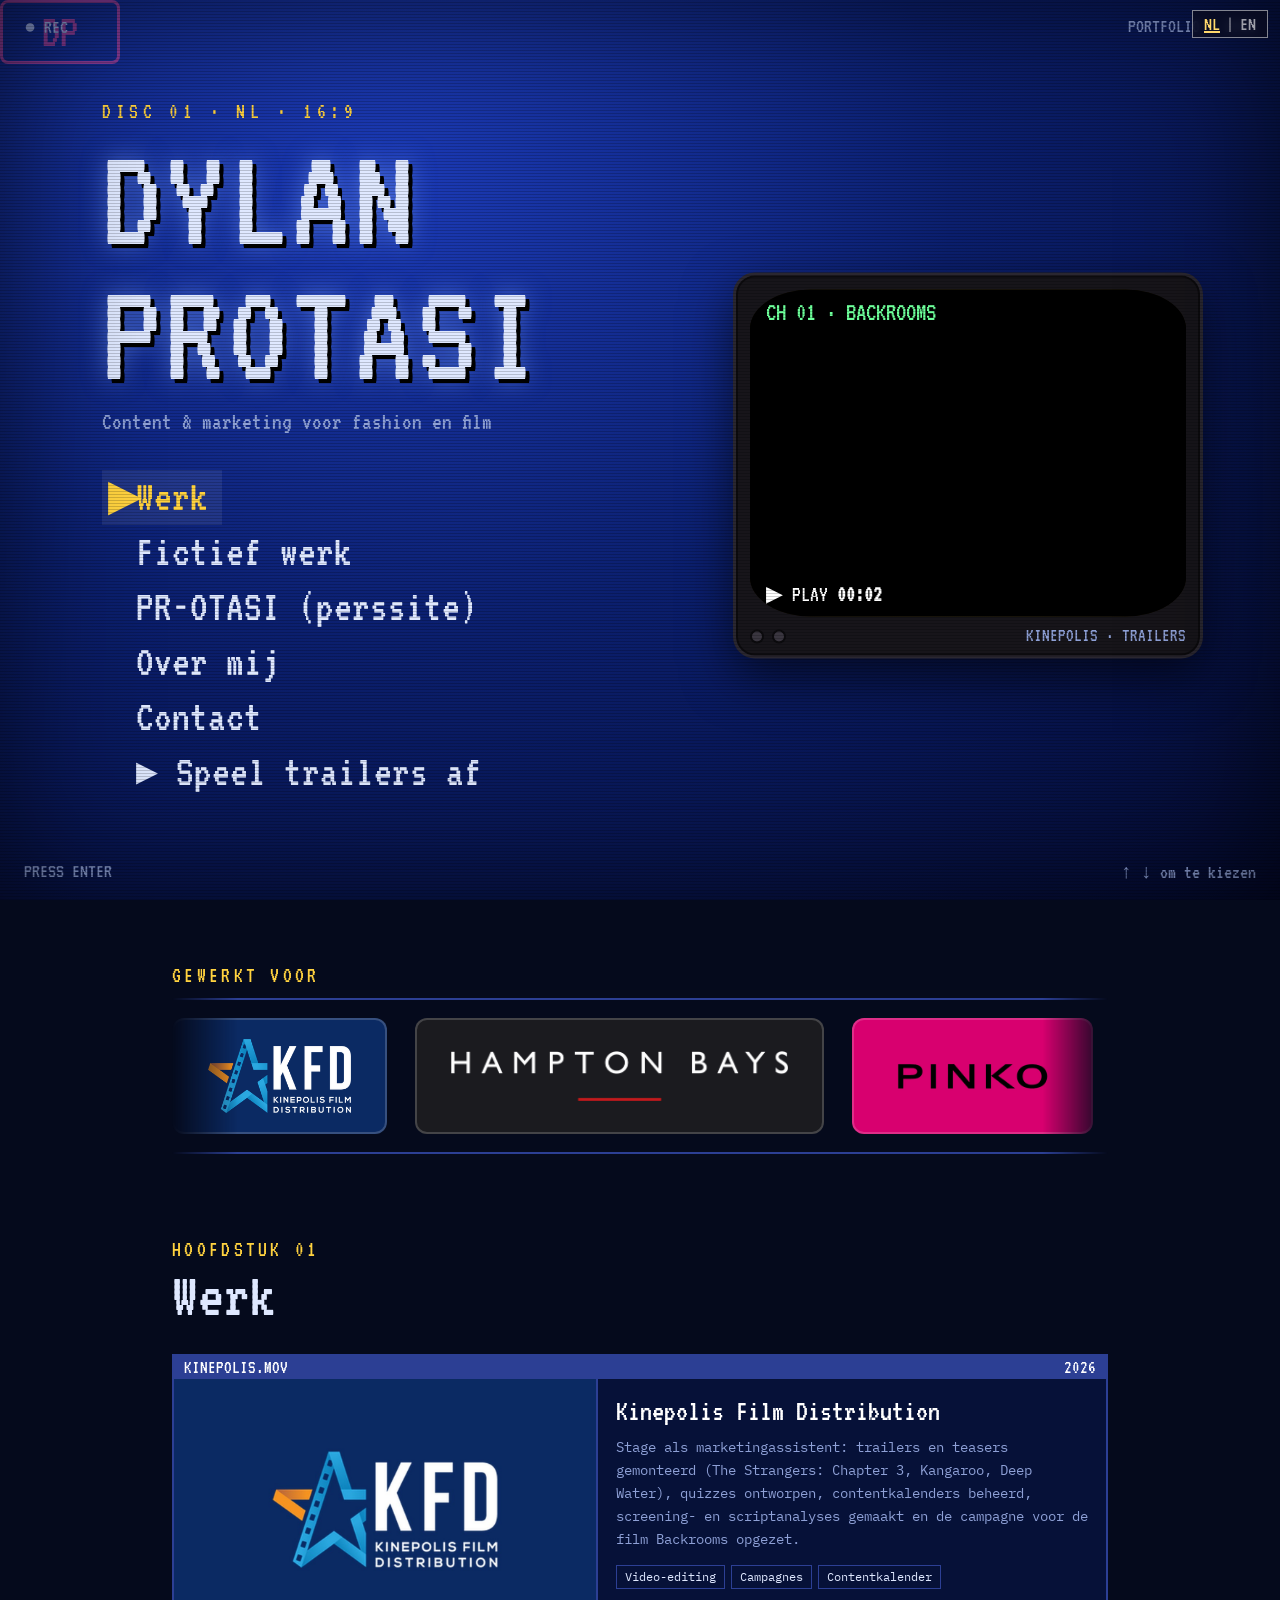
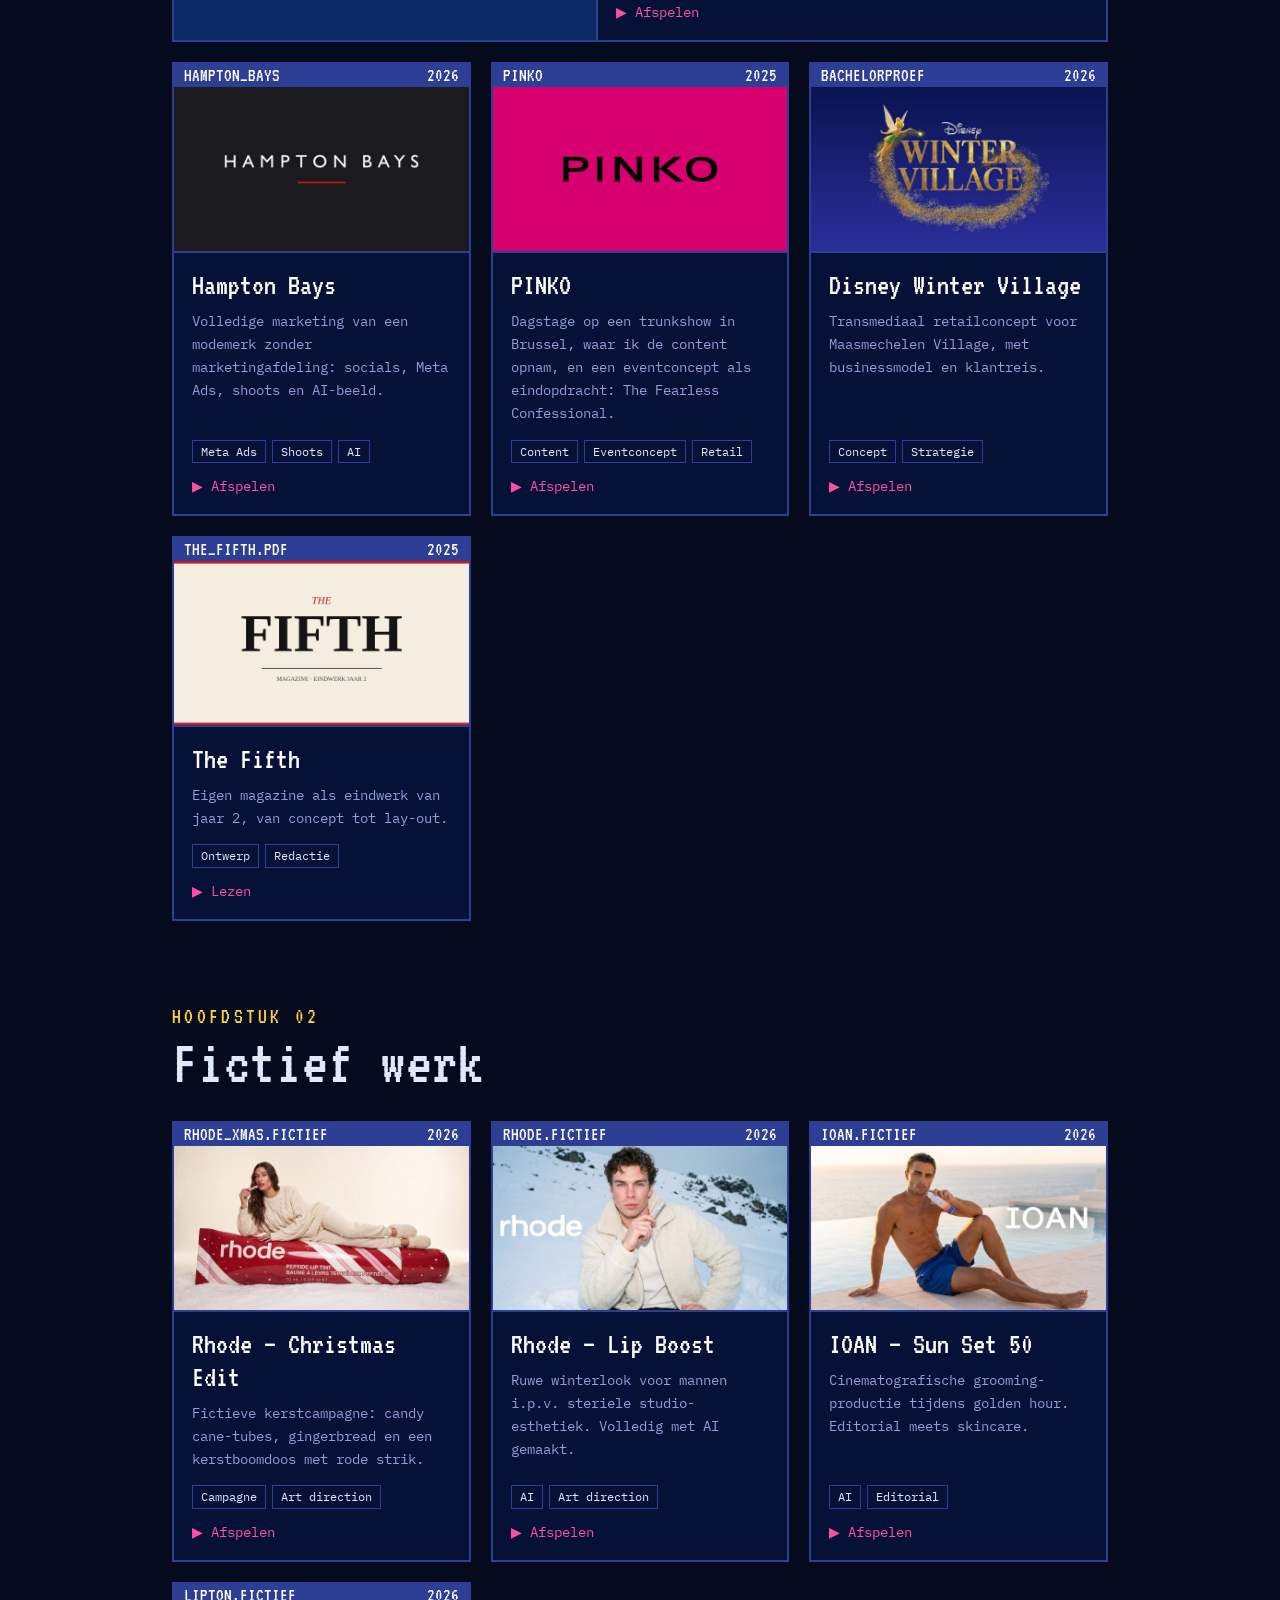
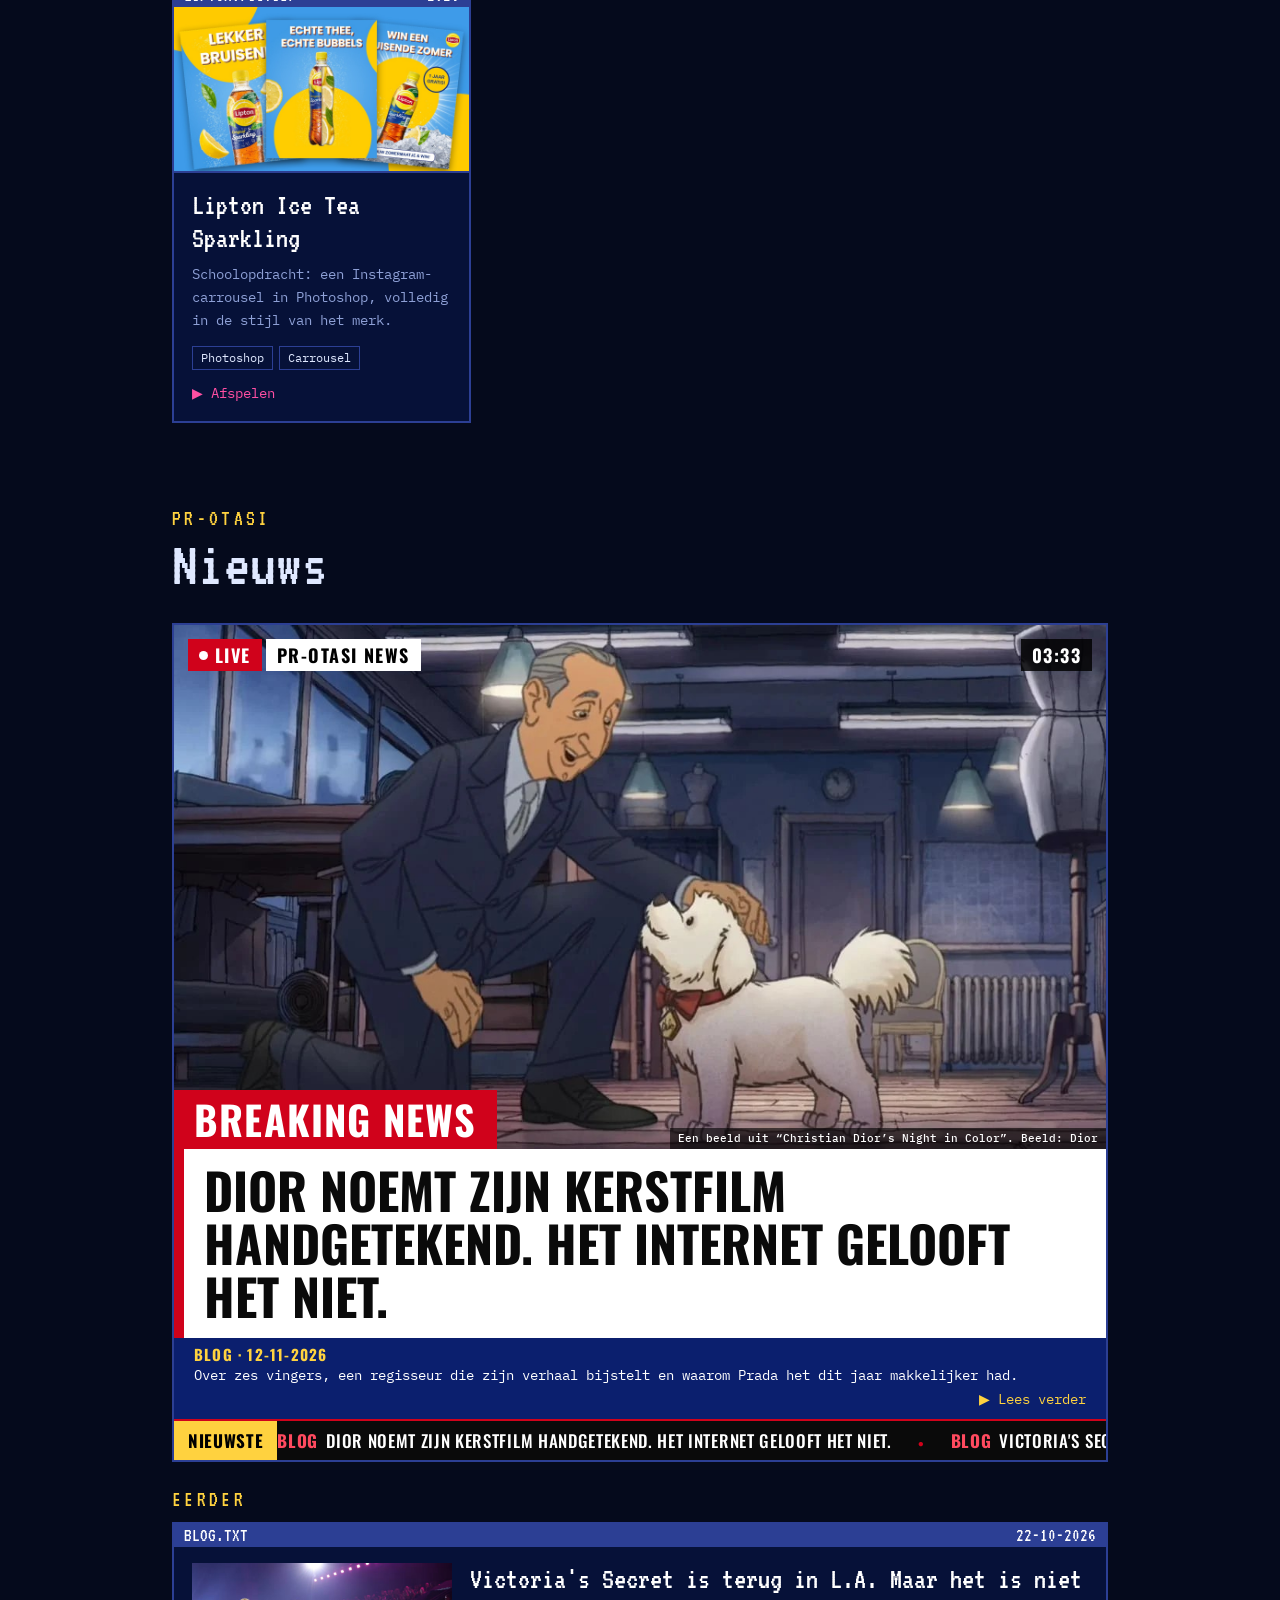
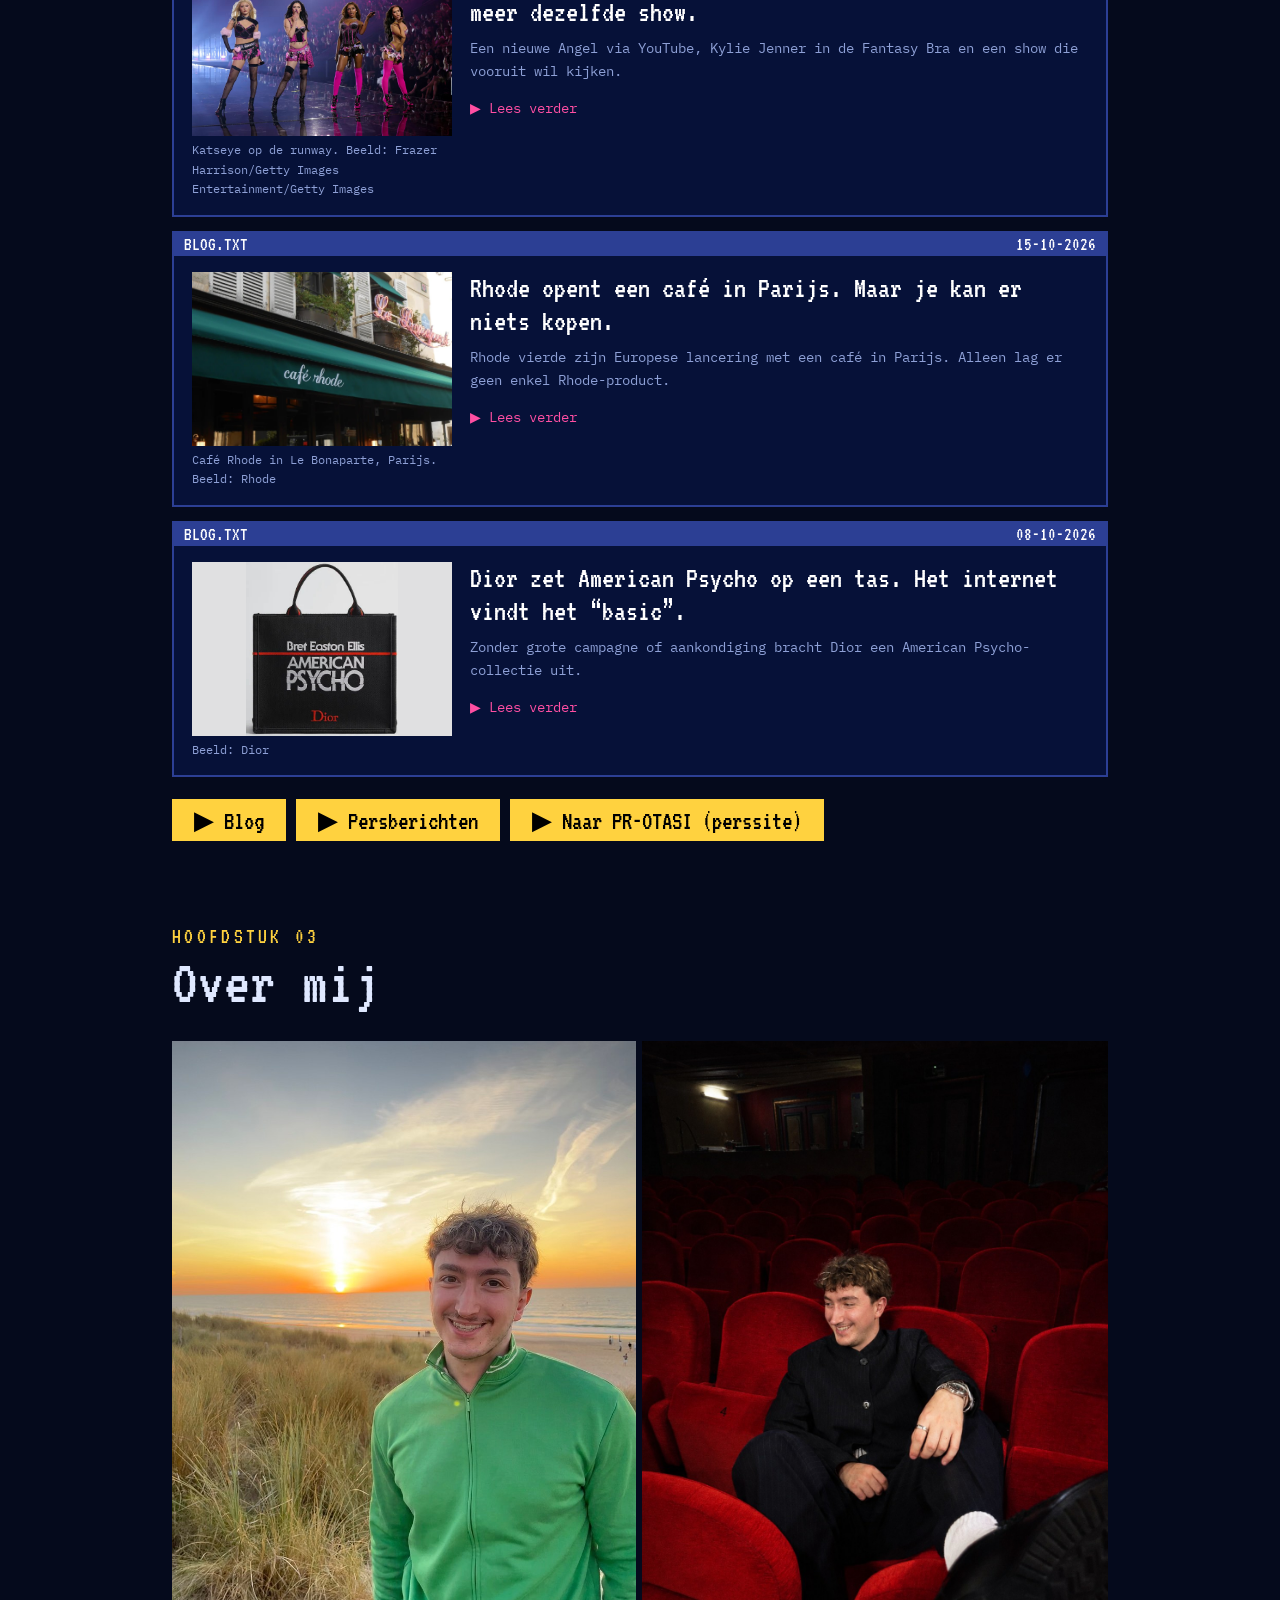
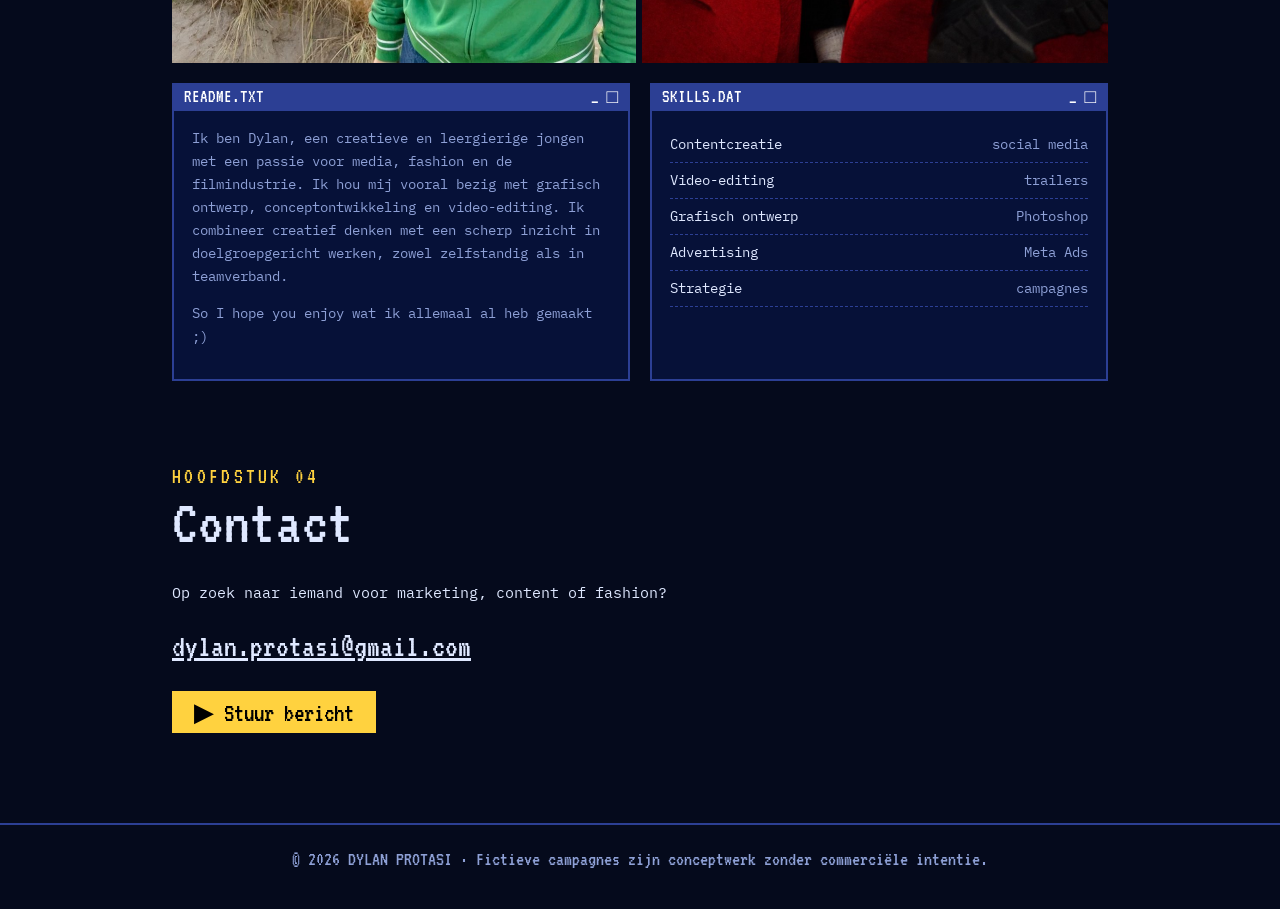
==== index.html @ d7f06f19 "Add Lipton Ice Tea Sparkling carousel (school assignment) under fictional work Co-Authored-By: Claud" ====
<!DOCTYPE html>
<html lang="nl">
<head>
<meta charset="utf-8">
<meta name="viewport" content="width=device-width, initial-scale=1, viewport-fit=cover">
<title>Dylan Protasi — Content & Marketing</title>
<link href="https://fonts.googleapis.com/css2?family=VT323&family=IBM+Plex+Mono:wght@400;500&family=Cinzel:wght@600&family=Playfair+Display:wght@700&family=Bodoni+Moda:ital,opsz,wght@0,6..96,400..700;1,6..96,400..700&family=Oswald:wght@500;700&display=swap" rel="stylesheet">
<style>
:root{--bg:#050a1c;--blue:#0b1f6e;--fg:#dfe8ff;--mut:#8ea0d6;--line:#2c3f94;--acc:#ffd23f;--pink:#ff4fa3;
box-sizing:border-box;padding-bottom:env(safe-area-inset-bottom,0px)}
html{scroll-behavior:smooth}
*{box-sizing:border-box}
body{margin:0;background:var(--bg);color:var(--fg);font:15px/1.65 'IBM Plex Mono',ui-monospace,monospace}
a{color:inherit}
.vt{font-family:VT323,'IBM Plex Mono',monospace}
body:after{content:"";position:fixed;inset:0;pointer-events:none;z-index:50;background:repeating-linear-gradient(0deg,rgba(0,0,0,.18) 0 1px,transparent 1px 3px);box-shadow:inset 0 0 140px rgba(0,0,0,.6)}
/* BOOT */
#boot{position:fixed;inset:0;z-index:40;background:#000;color:#6dff9a;padding:calc(28px + env(safe-area-inset-top,0px)) 24px 24px;font:20px/1.5 VT323,monospace;cursor:pointer;transition:opacity .5s}
#boot.off{opacity:0;pointer-events:none}
#boot .cur{display:inline-block;width:10px;height:18px;background:#6dff9a;animation:bl 1s steps(2) infinite;vertical-align:-2px}
@keyframes bl{50%{opacity:0}}
/* MENU */
#menu{position:relative;min-height:100vh;min-height:100svh;overflow:hidden;display:flex;flex-direction:column;justify-content:center;padding:calc(24px + env(safe-area-inset-top,0px)) 8vw 24px;background:radial-gradient(ellipse at 30% 20%,#1c3bb8 0,var(--blue) 45%,#040a2e 100%)}
.hud{position:absolute;left:24px;right:24px;display:flex;justify-content:space-between;font:20px VT323,monospace;color:var(--mut)}
.hud.t{top:calc(16px + env(safe-area-inset-top,0px))}.hud.b{bottom:16px}
.logo{position:absolute;left:0;top:0;width:120px;height:64px;border:3px solid var(--pink);color:var(--pink);font:46px/58px VT323,monospace;text-align:center;border-radius:8px;opacity:.5;animation:bx 11s linear infinite alternate,by 7s linear infinite alternate}
@keyframes bx{to{left:calc(100% - 120px)}}
@keyframes by{to{top:calc(100% - 64px)}}
.disc{position:relative;font:22px VT323,monospace;color:var(--acc);letter-spacing:.2em}
#menu h1{position:relative;font:400 clamp(56px,13vw,150px)/.9 VT323,monospace;margin:10px 0 8px;text-shadow:4px 4px 0 #000,0 0 24px rgba(120,160,255,.6);letter-spacing:.02em}
.sub{position:relative;font:24px VT323,monospace;color:var(--mut);margin:0 0 36px}
.items{position:relative;list-style:none;padding:0;margin:0;font:clamp(30px,5vw,44px)/1.25 VT323,monospace}
.items a{text-decoration:none;display:inline-block;padding:0 14px 0 34px;position:relative;color:var(--fg)}
.items a:before{content:"▶";position:absolute;left:6px;opacity:0;color:var(--acc)}
.items a.on,.items a:hover{color:var(--acc);background:rgba(255,255,255,.08)}
.items a.on:before,.items a:hover:before{opacity:1}
.press{animation:bl 1.4s steps(2) infinite}
/* CONTENT */
.w{max-width:980px;margin:0 auto;padding:0 22px}
section{padding:84px 0 0}
.ch{font:22px VT323,monospace;color:var(--acc);letter-spacing:.15em}
h2{font:400 clamp(40px,7vw,64px)/1 VT323,monospace;margin:4px 0 26px}
.stats{display:grid;grid-template-columns:repeat(auto-fit,minmax(150px,1fr));gap:14px;padding-top:64px}
.win{border:2px solid var(--line);background:rgba(11,31,110,.35);display:flex;flex-direction:column;text-decoration:none;transition:border-color .15s,transform .15s}
a.win:hover{border-color:var(--acc);transform:translate(-3px,-3px);box-shadow:5px 5px 0 var(--pink)}
.bar{display:flex;justify-content:space-between;background:var(--line);padding:2px 10px;font:19px VT323,monospace;color:#fff}
.in{padding:16px 18px;flex:1;display:flex;flex-direction:column}
.in b{font:400 32px/1 VT323,monospace;color:var(--acc);display:block}
.stats .in span{color:var(--mut);font-size:13px}
.grid{display:grid;grid-template-columns:repeat(auto-fill,minmax(290px,1fr));gap:20px}
.big{grid-column:1/-1}
.bnr{aspect-ratio:16/9;overflow:hidden;border-bottom:2px solid var(--line);background:rgba(0,0,0,.08)}.bnr img{width:100%;height:100%;object-fit:cover;display:block;transition:transform .6s}.pc:hover .bnr img{transform:scale(1.04)}
@media(min-width:760px){.big{display:grid;grid-template-columns:minmax(0,5fr) minmax(0,6fr);grid-template-rows:auto 1fr}.big .bar{grid-column:1/-1}.big .bnr{border-bottom:0;border-right:2px solid var(--line);aspect-ratio:auto}}
.win h3{font:400 30px/1.1 VT323,monospace;margin:0 0 8px;color:#fff}
.win p{margin:0 0 14px;color:var(--mut);font-size:14px}
.chips{margin-top:auto;display:flex;flex-wrap:wrap;gap:6px}
.chips i{font-style:normal;font-size:12px;border:1px solid var(--line);padding:1px 8px;color:var(--fg)}
.go{margin-top:12px;color:var(--pink);font-size:14px}
.two{display:grid;grid-template-columns:1fr 1fr;gap:20px}
@media(max-width:720px){.two{grid-template-columns:1fr}}
ul.sk{list-style:none;margin:0;padding:0}
ul.sk li{display:flex;justify-content:space-between;gap:12px;padding:6px 0;border-bottom:1px dashed var(--line);font-size:14px}
ul.sk span{color:var(--mut)}
.btn{display:inline-block;margin-top:8px;padding:6px 22px;background:var(--acc);color:#000;font:26px VT323,monospace;text-decoration:none}
.btn:hover{background:var(--pink)}
footer{margin-top:90px;border-top:2px solid var(--line);padding:24px 22px 40px;text-align:center;font:20px VT323,monospace;color:var(--mut)}

.proj{padding-top:calc(28px + env(safe-area-inset-top,0px))}
.back{display:inline-block;font:24px VT323,monospace;color:var(--acc);text-decoration:none;margin-bottom:26px}
.back:hover{color:var(--pink)}
.metas{display:grid;grid-template-columns:repeat(auto-fit,minmax(170px,1fr));gap:14px;margin:0 0 20px}
.metas .in{padding:10px 14px;font-size:14px}
.lbl{font:19px VT323,monospace;color:var(--mut)}
.txt p{margin:0 0 12px;font-size:15px}
.mh{font:30px VT323,monospace;color:var(--acc);margin:44px 0 12px}
.frames{display:grid;grid-template-columns:repeat(auto-fill,minmax(230px,1fr));gap:14px}
.fr{position:relative;aspect-ratio:16/9;border:2px solid var(--line);text-decoration:none;display:flex;align-items:center;justify-content:center;text-align:center;padding:10px;font:22px/1 VT323,monospace;color:var(--fg);background:repeating-linear-gradient(45deg,rgba(255,255,255,.04) 0 6px,transparent 6px 12px),#0a1650}
.fr small{position:absolute;left:8px;top:4px;color:var(--mut);font:17px VT323,monospace}
.fr:hover{border-color:var(--acc);color:var(--acc)}
.note{margin-top:30px;border:1px dashed var(--pink);padding:12px 16px;color:var(--mut);font-size:13px}
.pn{display:flex;justify-content:space-between;gap:16px;margin-top:64px;font:26px VT323,monospace}
.pn a{text-decoration:none;color:var(--fg)}.pn a:hover{color:var(--acc)}

.tv{position:absolute;right:6vw;top:50%;transform:translateY(-46%);width:min(40vw,470px);background:#17151a;border:3px solid #2a2730;border-radius:22px;padding:14px 14px 10px;text-decoration:none;box-shadow:0 18px 50px rgba(0,0,0,.6),inset 0 0 0 2px #0c0b0e;z-index:2}
.tv:hover{border-color:var(--acc)}
.scr{position:relative;aspect-ratio:4/3;border-radius:14% / 12%;overflow:hidden;display:flex;align-items:center;justify-content:center;text-align:center;background:var(--c,radial-gradient(circle,#27407f,#0a1233));box-shadow:inset 0 0 60px rgba(0,0,0,.8)}
.scr .ttl{font:400 clamp(30px,4.2vw,52px)/.95 VT323,monospace;color:#fff;text-shadow:3px 3px 0 #000,0 0 18px rgba(255,255,255,.4);padding:0 16px}
.ttl small{font-size:.5em;color:var(--acc)}
.osd{position:absolute;left:16px;top:10px;font:26px VT323,monospace;color:#6dff9a;text-shadow:2px 2px 0 #000}
.rec{position:absolute;left:16px;bottom:10px;font:22px VT323,monospace;color:#fff;text-shadow:2px 2px 0 #000}
.scr.st:after{content:"";position:absolute;inset:0;background:repeating-linear-gradient(0deg,#fff 0 2px,#222 2px 4px,#888 4px 5px);opacity:.75;animation:ns .12s steps(3) infinite}
.scr.st .ttl,.scr.st .rec{opacity:0}
@keyframes ns{33%{transform:translate(-6px,3px)}66%{transform:translate(5px,-4px)}}
.knobs{display:flex;align-items:center;gap:8px;margin-top:10px;font:19px VT323,monospace;color:var(--mut)}
.knobs i{width:14px;height:14px;border-radius:50%;background:#3a3640;border:2px solid #0c0b0e}
.knobs span{margin-left:auto}
@media(max-width:860px){.tv{position:relative;right:auto;top:auto;transform:none;width:100%;max-width:420px;margin:28px 0 0}}
.scr video{position:absolute;inset:0;width:100%;height:100%;object-fit:contain;background:#000;display:none}
.scr.vid video{display:block}.scr.vid .ttl{display:none}
.vids{display:flex;flex-wrap:wrap;gap:18px;align-items:flex-start}
.vids figure{margin:0;border:2px solid var(--line);background:#000;max-width:100%}
.vids video{display:block;max-width:100%;max-height:70vh;background:#000}
.vids figcaption{font:20px VT323,monospace;padding:2px 10px;background:var(--line);color:#fff}
.gal{grid-template-columns:repeat(auto-fill,minmax(230px,1fr));align-items:start}
.ph{margin:0;border:2px solid var(--line);background:#000;cursor:zoom-in}.ph:hover{border-color:var(--acc)}
.ph img{display:block;width:100%;height:auto}
.ph figcaption{font:19px VT323,monospace;padding:2px 10px;background:var(--line);color:#fff}
#lb{position:fixed;inset:0;z-index:60;background:rgba(0,0,0,.94);display:none;align-items:center;justify-content:center;cursor:zoom-out;padding:12px}
#lb img{max-width:96vw;max-height:94vh;border:2px solid var(--acc)}
.gal.one{grid-template-columns:1fr;margin-top:28px}.one .ph{cursor:zoom-in}
.jg{display:flex;flex-direction:column;gap:6px}.jr{display:flex;gap:6px}
.jg .ph{border:0;margin:0;min-width:0;line-height:0}.jg .ph:hover{outline:3px solid var(--acc);outline-offset:-3px}
.jg .ph img{width:100%;height:auto;display:block}
#snow{position:fixed;inset:0;z-index:49;pointer-events:none;display:none}
body.winter{--bg:#dcebf7;--fg:#13304f;--mut:#51708f;--line:#a9c6e0;--acc:#2f78b4;--pink:#6fa8d6;background:linear-gradient(#a9c8e3 0,#d4e5f3 35%,#eaf3fa 100%) fixed;color:var(--fg)}
body.winter:after{display:none}
.winter .win{background:rgba(255,255,255,.62);border-color:#a9c6e0}
.winter .bar{background:#9fc0dc;color:#12304f}
.winter .win h3{color:#12304f}
.winter .btn{color:#fff}.winter .btn:hover{background:#13304f}
.winter a.win:hover{box-shadow:5px 5px 0 #9fc0dc}
.winter .note{border-color:#6fa8d6}
.winter .back:hover,.winter .pn a:hover{color:#13304f}
body.xmas{--bg:#f8efe3;--fg:#3a1014;--mut:#7d4b4b;--line:#d9b9a8;--acc:#b3202a;--pink:#1f6b45;background:linear-gradient(#f0dccb 0,#f8eee2 35%,#fcf6ee 100%) fixed;color:var(--fg)}
body.xmas:after{display:none}
.xmas .win{background:rgba(255,255,255,.7);border-color:#d9b9a8}
.xmas .bar{background:#b3202a;color:#fff}
.xmas .win h3{color:#8f1b24}
.xmas .btn{color:#fff}.xmas .btn:hover{background:#1f6b45}
.xmas a.win:hover{box-shadow:5px 5px 0 #1f6b45}
.xmas .note{border-color:#1f6b45}
.xmas .back:hover,.xmas .pn a:hover{color:#1f6b45}
.t-xmas:hover{background:linear-gradient(#f7d9d4,#fdf3ee);border-color:#b3202a;box-shadow:5px 5px 0 #1f6b45}
.t-xmas:hover .bar{background:#b3202a;color:#fff}.t-xmas:hover h3{color:#8f1b24}.t-xmas:hover p{color:#7d4b4b}.t-xmas:hover .chips i{border-color:#d9b9a8;color:#8f1b24}.t-xmas:hover .go{color:#1f6b45}
.t-xmas::after{background-image:radial-gradient(circle,#fff 0 2px,rgba(179,32,42,.3) 3px,transparent 4px),radial-gradient(circle,#fff 0 1.5px,rgba(31,107,69,.3) 2.5px,transparent 3.5px);background-size:46px 46px,70px 70px;background-position:0 0,20px 10px}
.t-xmas:hover::after{animation:fall 3s linear infinite}
.vd{position:relative;cursor:default!important}
.vd video{width:100%;height:auto;display:block;object-fit:cover;background:#000}
.vd .tag{position:absolute;left:8px;top:6px;font:20px/1 VT323,monospace;color:#fff;text-shadow:2px 2px 0 #000;pointer-events:none}
.strip{position:relative;background:#000;padding:24px 8px;border:2px solid #0d2b4f}
.strip:before,.strip:after{content:"";position:absolute;left:0;right:0;height:10px;background:repeating-linear-gradient(90deg,transparent 0 6px,#d9c9a8 6px 16px,transparent 16px 22px)}
.strip:before{top:7px}.strip:after{bottom:7px}
body.cinema{--bg:#06142b;--fg:#eaf4ff;--mut:#9db8d6;--line:#17497e;--acc:#f7941d;--pink:#2ea8e6;background:radial-gradient(ellipse at 50% -5%,#10407a 0,#06142b 62%) fixed;color:var(--fg)}
body.cinema:after{display:none}
.cinema .win{background:rgba(3,12,28,.55);border:2px solid #1d5a99;border-radius:6px}
.cinema .bar{background:#14518c;color:#fff}
.cinema h2{color:#fff;text-shadow:0 0 18px rgba(247,148,29,.5)}
.cinema .win h3{color:#bfe6ff}
.cinema .btn{color:#04152e}.cinema .btn:hover{background:#2ea8e6;color:#04152e}
.valance{height:42px;background:repeating-linear-gradient(90deg,#0a2a52 0 18px,#14518c 18px 36px,#0d3a6e 36px 54px);border-bottom:5px solid #f7941d;box-shadow:0 8px 20px rgba(0,0,0,.6);position:relative;z-index:2}
.marq{height:16px;background:radial-gradient(circle,#ffd9a0 3px,#f7941d 4px,transparent 5px) 0 50%/26px 16px repeat-x;animation:mq 1.2s steps(2) infinite;position:relative;z-index:2}
@keyframes mq{50%{opacity:.45}}
.curt{position:fixed;top:0;bottom:0;width:max(0px,calc((100vw - 1000px)/2 - 8px));background:repeating-linear-gradient(90deg,#0a2a52 0 14px,#14518c 14px 28px,#0d3a6e 28px 42px);z-index:0}
.curt.l{left:0;box-shadow:inset -14px 0 24px rgba(0,0,0,.6)}.curt.r{right:0;box-shadow:inset 14px 0 24px rgba(0,0,0,.6)}
.proj{position:relative;z-index:1}
body.pj:after{display:none}
/* Hampton Bays: colourful */
body.hb{--bg:#fbd3e1;--fg:#2b1020;--mut:#7d4560;--line:#ee86a8;--acc:#d6283b;--pink:#2f5fc4;background:#fbd3e1 repeating-linear-gradient(90deg,transparent 0 70px,rgba(255,255,255,.22) 70px 140px) fixed;color:var(--fg)}
.swatch{display:flex;height:22px}.swatch i{flex:1}
.hb .win{background:#fff;border:2px solid #2b1020;border-radius:0;box-shadow:4px 4px 0 #d6283b}
.hb .bar{background:#2f5fc4;color:#fff}
.hb .metas .win:nth-child(1) .bar{background:#d6283b}.hb .metas .win:nth-child(2) .bar{background:#2f5fc4}.hb .metas .win:nth-child(3) .bar{background:#2e9e5b}
.hb .win h3{color:#2b1020}
.hb h2{color:#d6283b;text-shadow:3px 3px 0 #2f5fc4}
.hb .ch,.hb .back{color:#2f5fc4}.hb .back:hover,.hb .pn a:hover{color:#d6283b}
.hb .mh{display:inline-block;padding:2px 16px;color:#fff;background:#d6283b;transform:rotate(-1deg);margin-bottom:10px}
.hb .mh.c1{background:#2f5fc4}.hb .mh.c2{background:#2e9e5b}.hb .mh.c3{background:#f08a1c}.hb .mh.c4{background:#c2185b}
.hb .lbl{color:#5b2a42}
.hb .btn{background:#d6283b;color:#fff}
.hb .jg .ph{box-shadow:3px 3px 0 #2b1020}
/* IOAN: summer */
body.summer{--bg:#fff0d9;--fg:#1c2b63;--mut:#5f5f8a;--line:#f2b987;--acc:#e8641b;--pink:#2a45b8;background:linear-gradient(#ffcf99 0,#ffe7c9 30%,#fff4e4 62%,#cfe8f3 100%) fixed;color:var(--fg)}
.summer .win{background:rgba(255,255,255,.7);border-color:#f2b987}
.summer .bar{background:linear-gradient(90deg,#2a45b8,#e8803a);color:#fff}
.summer .win h3{color:#1c2b63}
.summer .btn{background:#e8641b;color:#fff}.summer .btn:hover{background:#2a45b8}
.summer a.win:hover{box-shadow:5px 5px 0 #f2b987}
.summer .note{border-color:#e8641b}
.summer .back:hover,.summer .pn a:hover{color:#2a45b8}
body.lipton{--bg:#e6f2fd;--fg:#12307b;--mut:#4b6aa8;--line:#ffcb00;--acc:#ffcb00;--pink:#d3202f;background:radial-gradient(circle at 12% 8%,#ffcb00 0 190px,transparent 191px),radial-gradient(circle at 92% 62%,#ffcb00 0 240px,transparent 241px),linear-gradient(#59adf0,#3d9be9 45%,#7cc0f6) fixed;color:var(--fg)}
.lipton .win{background:rgba(255,255,255,.88);border-color:#12307b}
.lipton .bar{background:linear-gradient(90deg,#12307b,#3d9be9);color:#fff}
.lipton .win h3{color:#12307b}
.lipton .btn{background:#d3202f;color:#fff}.lipton .btn:hover{background:#12307b}
.lipton a.win:hover{box-shadow:5px 5px 0 #ffcb00}
.lipton .note{border-color:#ffcb00}
.lipton .ch,.lipton .back{color:#12307b}.lipton .back:hover,.lipton .pn a:hover{color:#d3202f}
.lipton .mh{color:#fff;text-shadow:2px 2px 0 #12307b,3px 3px 0 #ffcb00}
.t-lipton:hover{background:linear-gradient(#cfe7fb,#fff8d6);border-color:#12307b;box-shadow:5px 5px 0 #ffcb00}
.t-lipton:hover .bar{background:linear-gradient(90deg,#12307b,#3d9be9);color:#fff}.t-lipton:hover h3{color:#12307b}.t-lipton:hover p{color:#4b6aa8}.t-lipton:hover .chips i{border-color:#ffcb00;color:#12307b}.t-lipton:hover .go{color:#d3202f}
.t-lipton::after{background-image:radial-gradient(circle,rgba(255,255,255,.95) 0 2px,rgba(61,155,233,.35) 3px,transparent 4px),radial-gradient(circle,rgba(255,255,255,.9) 0 1.5px,rgba(255,203,0,.4) 2.5px,transparent 3.5px);background-size:46px 46px,70px 70px;background-position:0 0,20px 10px}
.t-lipton:hover::after{animation:fall 3s linear infinite}
.sun{position:fixed;top:-140px;right:-100px;width:440px;height:440px;border-radius:50%;background:radial-gradient(circle,#fff6c9 0,#ffd27a 35%,rgba(255,180,90,0) 70%);animation:pulse 6s ease-in-out infinite;pointer-events:none;z-index:-1}
@keyframes pulse{50%{transform:scale(1.08);opacity:.85}}
.waves{position:fixed;left:0;right:0;bottom:0;height:46px;pointer-events:none;z-index:49;opacity:.22;background:url("data:image/svg+xml,%3Csvg xmlns='http://www.w3.org/2000/svg' viewBox='0 0 200 40' preserveAspectRatio='none'%3E%3Cpath d='M0 20 Q25 0 50 20 T100 20 T150 20 T200 20 V40 H0Z' fill='%232a45b8'/%3E%3C/svg%3E") repeat-x 0 100%/200px 46px;animation:wv 9s linear infinite}
.waves.w2{opacity:.14;height:60px;background-size:280px 60px;animation:wv2 14s linear infinite reverse}
@keyframes wv{to{background-position:200px 100%}}@keyframes wv2{to{background-position:280px 100%}}
.mq{overflow:hidden;margin-top:12px;padding:18px 0;border-top:2px solid var(--line);border-bottom:2px solid var(--line);-webkit-mask-image:linear-gradient(90deg,transparent,#000 7%,#000 93%,transparent);mask-image:linear-gradient(90deg,transparent,#000 7%,#000 93%,transparent)}
.mqt{display:flex;width:max-content;gap:28px;animation:mqs 34s linear infinite}
.mqt:hover{animation-play-state:paused}
.tile{flex:none;display:flex;align-items:center;justify-content:center;height:116px;padding:0 34px;border-radius:12px;border:2px solid rgba(255,255,255,.18)}
.tile img{display:block;width:auto}
@keyframes mqs{to{transform:translateX(calc(-50% - 14px))}}
/* project cards: hover shows the page theme */
.pc{position:relative;overflow:hidden;transition:background .35s,border-color .35s,box-shadow .2s,transform .15s}
.pc::after{content:"";position:absolute;inset:0;pointer-events:none;opacity:0;transition:opacity .4s}
.pc:hover::after,.pc:focus-visible::after{opacity:1}
.pc:hover .bar,.pc:focus-visible .bar{transition:background .35s}
.t-rhode:hover{background:linear-gradient(#cfe3f3,#f2f8fd);border-color:#a9c6e0;box-shadow:5px 5px 0 #9fc0dc}
.t-rhode:hover .bar{background:#9fc0dc;color:#12304f}.t-rhode:hover h3{color:#12304f}.t-rhode:hover p{color:#51708f}.t-rhode:hover .chips i{border-color:#a9c6e0;color:#12304f}.t-rhode:hover .go{color:#2f78b4}
.t-rhode::after{background-image:radial-gradient(circle,#fff 0 2px,rgba(90,140,195,.35) 3px,transparent 4px),radial-gradient(circle,#fff 0 1.5px,rgba(90,140,195,.35) 2.5px,transparent 3.5px);background-size:46px 46px,70px 70px;background-position:0 0,20px 10px}
.t-rhode:hover::after{animation:fall 3s linear infinite}
@keyframes fall{to{background-position:0 46px,20px 80px}}
.t-ioan:hover{background:linear-gradient(#ffcf99,#fff4e4 60%,#cfe8f3);border-color:#f2b987;box-shadow:5px 5px 0 #f2b987}
.t-ioan:hover .bar{background:linear-gradient(90deg,#2a45b8,#e8803a);color:#fff}.t-ioan:hover h3{color:#1c2b63}.t-ioan:hover p{color:#5f5f8a}.t-ioan:hover .chips i{border-color:#f2b987;color:#1c2b63}.t-ioan:hover .go{color:#e8641b}
.t-ioan::after{background:radial-gradient(circle at 92% -10%,#fff6c9 0,#ffd27a 28%,transparent 60%)}
.t-ioan:hover::after{animation:pulse 3s ease-in-out infinite}
.t-hampton:hover{background:#fbd3e1;border-color:#2b1020;box-shadow:5px 5px 0 #d6283b}
.t-hampton:hover .bar{background:#d6283b;color:#fff}.t-hampton:hover h3{color:#2b1020}.t-hampton:hover p{color:#7d4560}.t-hampton:hover .chips i{border-color:#ee86a8;color:#2b1020}.t-hampton:hover .go{color:#2f5fc4}
.t-hampton::after{top:auto;height:10px;background:linear-gradient(90deg,#c8102e 12.5%,#a7d3e8 0 25%,#f4a3c0 0 37.5%,#2f4fa8 0 50%,#7a1630 0 62.5%,#2e9e5b 0 75%,#f08a1c 0 87.5%,#f6c7d5 0)}
.t-kinepolis:hover{background:radial-gradient(ellipse at 50% 0,#10407a,#06142b 70%);border-color:#f7941d;box-shadow:5px 5px 0 #f7941d}
.t-kinepolis:hover .bar{background:#14518c;color:#fff}.t-kinepolis:hover h3{color:#bfe6ff}.t-kinepolis:hover p{color:#9db8d6}.t-kinepolis:hover .chips i{border-color:#1d5a99;color:#eaf4ff}.t-kinepolis:hover .go{color:#f7941d}
.t-kinepolis::after{bottom:auto;height:14px;background:radial-gradient(circle,#ffd9a0 3px,#f7941d 4px,transparent 5px) 0 50%/22px 14px repeat-x}
.t-kinepolis:hover::after{animation:mq 1.2s steps(2) infinite}
.t-disney:hover{background:linear-gradient(#0a1450,#2b2f9c);border-color:#ffd86b;box-shadow:5px 5px 0 #ffd86b}
.t-disney:hover .bar{background:#2b3bb0;color:#ffe9a8}.t-disney:hover h3{color:#ffd86b}.t-disney:hover p{color:#c8cdf5}.t-disney:hover .chips i{border-color:#ffd86b;color:#ffe9a8}.t-disney:hover .go{color:#ffd86b}
.t-disney::after{background-image:radial-gradient(circle at 15% 25%,#fff 0 1.5px,transparent 2.5px),radial-gradient(circle at 80% 18%,#ffd86b 0 2px,transparent 3px),radial-gradient(circle at 60% 70%,#fff 0 1.5px,transparent 2.5px),radial-gradient(circle at 30% 82%,#ffd86b 0 1.5px,transparent 2.5px),radial-gradient(circle at 92% 60%,#fff 0 1.5px,transparent 2.5px)}
.t-disney:hover::after{animation:tw 1.4s ease-in-out infinite alternate}
@keyframes tw{from{opacity:.3}to{opacity:1}}
.t-fifth:hover{background:#f4eee1;border-color:#141414;box-shadow:5px 5px 0 #c4161c}
.t-fifth:hover .bar{background:#141414;color:#fff}.t-fifth:hover h3{color:#141414;font-family:'Playfair Display',serif;font-size:26px}.t-fifth:hover p{color:#4a4438}.t-fifth:hover .chips i{border-color:#141414;color:#141414}.t-fifth:hover .go{color:#c4161c}
/* Disney Winter Village page */
body.disney{--bg:#0d1b66;--fg:#fff8e0;--mut:#c8cdf5;--line:#3c4fc0;--acc:#ffd86b;--pink:#7fb2ff;background:linear-gradient(#0a1450 0,#1c2a8f 55%,#3a2c9a 100%) fixed;color:var(--fg)}
.disney .win{background:rgba(255,255,255,.07);border:2px solid #ffd86b;border-radius:10px}
.disney .bar{background:linear-gradient(90deg,#2b3bb0,#6a3fc0);color:#ffe9a8}
.disney h2{font-family:Cinzel,serif;font-weight:600;color:#ffd86b;text-shadow:0 0 18px rgba(255,216,107,.6)}
.disney .win h3,.disney .mh{color:#ffd86b}
.disney .btn{background:#ffd86b;color:#0a1450}.disney .btn:hover{background:#fff}
.disney .back,.disney .ch{color:#ffd86b}.disney .back:hover,.disney .pn a:hover{color:#fff}
.castle{position:fixed;left:50%;bottom:0;width:min(100%,820px);height:230px;transform:translateX(-50%);background:url("data:image/svg+xml,%3Csvg xmlns='http://www.w3.org/2000/svg' viewBox='0 0 400 220'%3E%3Cg fill='%23060d3a'%3E%3Crect x='70' y='120' width='260' height='100'/%3E%3Crect x='170' y='60' width='60' height='160'/%3E%3Cpath d='M165 62L200 8L235 62Z'/%3E%3Crect x='84' y='88' width='46' height='132'/%3E%3Cpath d='M80 90L107 40L134 90Z'/%3E%3Crect x='270' y='88' width='46' height='132'/%3E%3Cpath d='M266 90L293 40L320 90Z'/%3E%3Crect x='34' y='140' width='34' height='80'/%3E%3Cpath d='M30 142L51 104L72 142Z'/%3E%3Crect x='332' y='140' width='34' height='80'/%3E%3Cpath d='M328 142L349 104L370 142Z'/%3E%3Crect x='199' y='0' width='2' height='12'/%3E%3C/g%3E%3Cg fill='%23ffd86b'%3E%3Crect x='196' y='84' width='8' height='16' rx='4'/%3E%3Crect x='196' y='120' width='8' height='16' rx='4'/%3E%3Crect x='103' y='110' width='7' height='14' rx='3'/%3E%3Crect x='290' y='110' width='7' height='14' rx='3'/%3E%3Crect x='100' y='150' width='7' height='14' rx='3'/%3E%3Crect x='293' y='150' width='7' height='14' rx='3'/%3E%3Crect x='47' y='158' width='6' height='12' rx='3'/%3E%3Crect x='346' y='158' width='6' height='12' rx='3'/%3E%3Cpath d='M186 220V186a14 14 0 0 1 28 0V220Z'/%3E%3C/g%3E%3C/svg%3E") no-repeat center bottom/contain;opacity:.9;pointer-events:none;z-index:-1}
/* The Fifth: magazine */
body.mag{--bg:#f4eee1;--fg:#141414;--mut:#4a4438;--line:#141414;--acc:#c4161c;--pink:#c4161c;background:#f4eee1;color:var(--fg)}
.mag .win{background:#fff;border:2px solid #141414;box-shadow:5px 5px 0 #c4161c;border-radius:0}
.mag .bar{background:#141414;color:#fff}
.mag h2{font-family:'Playfair Display',serif;font-weight:700;color:#141414}
.mag .btn{background:#c4161c;color:#fff}.mag .btn:hover{background:#141414}
.mag .back,.mag .ch{color:#c4161c}.mag .win h3,.mag .txt p{color:#141414}
/* PINKO: pop energy */
body.pinko{--bg:#d8006f;--fg:#0a0a0a;--mut:#4a0a2a;--line:#0a0a0a;--acc:#0a0a0a;--pink:#fff;background:#d8006f;color:var(--fg)}
.pk-strip{background:#0a0a0a;color:#fff;overflow:hidden;white-space:nowrap;font:700 15px/1 Oswald,'Arial Narrow',sans-serif;letter-spacing:.22em;text-transform:uppercase;padding:10px 0}
.pk-strip span{display:inline-block;padding-right:28px}.pk-strip b{color:#ff4fa8;font-weight:700;padding-right:28px}
.pinko .win{background:#fff;border:2px solid #0a0a0a;box-shadow:5px 5px 0 #0a0a0a}
.pinko .bar{background:#0a0a0a;color:#ff4fa8}
.pinko h2{font-family:Oswald,'Arial Narrow',sans-serif;font-weight:700;text-transform:uppercase;color:#fff;text-shadow:4px 4px 0 #0a0a0a;letter-spacing:.01em}
.pinko .ch,.pinko .back{color:#0a0a0a}.pinko .back:hover,.pinko .pn a:hover{color:#fff}
.pinko .pn a{color:#0a0a0a}
.pinko .mh{display:inline-block;background:#0a0a0a;color:#fff;font:700 24px/1.1 Oswald,'Arial Narrow',sans-serif;text-transform:uppercase;letter-spacing:.04em;padding:8px 16px;margin-bottom:14px}
.pinko .lbl{color:#4a0a2a}
.pinko .win .lbl{color:#7a1048}
.pinko .txt p{color:#0a0a0a}
.pinko .btn{color:#fff}
.pk-h{font:700 clamp(30px,5vw,46px)/1.05 Oswald,'Arial Narrow',sans-serif;text-transform:uppercase;color:#fff;text-shadow:3px 3px 0 #0a0a0a;margin:64px 0 14px;padding-top:26px;border-top:3px solid #0a0a0a}.pk-h small{display:block;font:700 14px/1 Oswald,sans-serif;letter-spacing:.24em;color:#0a0a0a;text-shadow:none;margin-bottom:10px}
.pk-fig{margin:6px 0 0;max-width:620px}.pk-fig .ph{margin:0}.pk-fig .c{font-size:13px;color:#0a0a0a;margin:10px 0 0}
.pinko .ph{box-shadow:4px 4px 0 #0a0a0a}.pinko .vd .tag{font-size:17px}
.pk-p{font-size:16px;line-height:1.6;margin:0 0 16px;max-width:760px;color:#0a0a0a}
.pk-vs{position:relative;display:grid;grid-template-columns:1fr 1fr;border:2px solid #0a0a0a;box-shadow:5px 5px 0 #0a0a0a;margin:6px 0 18px}
.pk-side{padding:26px 26px 30px}
.pk-side.a{background:#fff;color:#d8006f}.pk-side.b{background:#0a0a0a;color:#fff;text-align:right}
.pk-side small{display:block;font:700 13px/1 Oswald,sans-serif;letter-spacing:.22em;text-transform:uppercase;margin-bottom:10px;opacity:.85}
.pk-side strong{display:block;font:700 clamp(28px,5.4vw,54px)/1 Oswald,'Arial Narrow',sans-serif;text-transform:uppercase}
.pk-side span{display:block;margin-top:12px;font-size:14px;color:#0a0a0a}.pk-side.b span{color:#ffd0e8}
.pk-x{position:absolute;left:50%;top:50%;transform:translate(-50%,-50%) rotate(-8deg);width:74px;height:74px;border-radius:50%;background:#d8006f;border:3px solid #0a0a0a;color:#fff;display:flex;align-items:center;justify-content:center;font:700 28px/1 Oswald,sans-serif}
.pk-3{display:grid;grid-template-columns:repeat(auto-fit,minmax(230px,1fr));gap:18px}
.pk-3 .win{margin:0}
.pk-3 h3{font:700 22px/1.1 Oswald,'Arial Narrow',sans-serif!important;text-transform:uppercase;color:#d8006f!important;margin:0 0 8px}
.pk-3 p{color:#0a0a0a!important;font-size:14.5px;margin:0}
.pk-tl{list-style:none;margin:0;padding:0;width:100%}
.pk-tl li{display:grid;grid-template-columns:104px 1fr;gap:14px;padding:9px 0;border-bottom:1px dashed #d8a5c0;font-size:15px}
.pk-tl li:last-child{border-bottom:0}
.pk-tl b{font:700 18px/1.3 Oswald,sans-serif;color:#d8006f;text-transform:uppercase}
.pk-k{display:grid;grid-template-columns:repeat(auto-fit,minmax(190px,1fr));gap:18px;margin-bottom:18px}
.pk-k div{background:#0a0a0a;color:#fff;padding:20px 18px;box-shadow:5px 5px 0 #fff}
.pk-k strong{display:block;font:700 clamp(34px,5vw,50px)/1 Oswald,sans-serif;color:#ff4fa8}
.pk-k span{display:block;margin-top:8px;font-size:13.5px;line-height:1.4}
@media(max-width:560px){.pk-vs{grid-template-columns:1fr}.pk-side.b{text-align:left}.pk-x{width:58px;height:58px;font-size:22px}.pk-tl li{grid-template-columns:86px 1fr}}
.t-pinko:hover{background:#d8006f;border-color:#0a0a0a;box-shadow:5px 5px 0 #0a0a0a}
.t-pinko:hover .bar{background:#0a0a0a;color:#ff4fa8}.t-pinko:hover h3{color:#fff}.t-pinko:hover p{color:#1a0010}.t-pinko:hover .chips i{border-color:#0a0a0a;color:#0a0a0a}.t-pinko:hover .go{color:#fff}
.t-pinko::after{top:auto;height:10px;background:linear-gradient(90deg,#fff 50%,#0a0a0a 0)}
/* news site */
body.news{--bg:#fff;--fg:#000;--mut:#5a5a5a;--line:#e1e1e1;--acc:#000;--pink:#000;background:#fff;color:#000}
.nw{font-family:Georgia,'Times New Roman',serif;color:#000;--dd:'Bodoni Moda','Playfair Display',Didot,'Bodoni MT',Georgia,serif;--ss:'Helvetica Neue',Helvetica,Arial,system-ui,sans-serif}
.nw a{color:inherit}
.nw-top{background:#000;color:#fff;font:600 11px/1 var(--ss);letter-spacing:.14em;text-transform:uppercase}
.nw-top .in{max-width:1240px;margin:0 auto;padding:12px 22px;display:flex;justify-content:space-between;gap:10px;flex-wrap:wrap}
.nw-top a{text-decoration:none}.nw-top a:hover{text-decoration:underline}
.nw-head{text-align:center;padding:34px 16px 20px}
.nw-logo{display:block;font:500 clamp(52px,14vw,168px)/.86 var(--dd);letter-spacing:-.035em;text-transform:uppercase;text-decoration:none;white-space:nowrap}
.nw-tagline{display:block;margin-top:16px;font:600 11px/1.4 var(--ss);letter-spacing:.3em;text-transform:uppercase;color:#000}
.nw-nav{display:flex;justify-content:center;flex-wrap:wrap;gap:6px 38px;border-top:1px solid #000;border-bottom:1px solid #000;padding:14px 16px;font:600 12px/1 var(--ss);letter-spacing:.18em;text-transform:uppercase}
.nw-nav a{text-decoration:none;padding:4px 0;border-bottom:2px solid transparent}
.nw-nav a:hover,.nw-nav a.on{border-bottom-color:#000}
.nw-main{max-width:1240px;margin:0 auto;padding:44px 22px 60px}
.nw-cat{display:block;font:700 11px/1 var(--ss);letter-spacing:.2em;text-transform:uppercase;color:#000}
.nw-meta{display:block;font:500 11px/1.4 var(--ss);letter-spacing:.12em;text-transform:uppercase;color:#555}
.nw figure{margin:0}
.nw figcaption{font:11px/1.4 var(--ss);color:#666;padding-top:7px;letter-spacing:.03em;text-align:left}
img.nw-ct{object-fit:contain!important;background:#e0e0e1}
.nw-lead{display:grid;grid-template-columns:1.3fr 1fr;gap:54px;align-items:center;text-decoration:none}
.nw-lead img{display:block;width:100%;aspect-ratio:4/3;object-fit:cover}
.nw-lead .tx{text-align:center}
.nw-lead h2{font:500 clamp(34px,4.5vw,62px)/1.02 var(--dd);letter-spacing:-.015em;margin:18px 0 16px}
.nw-lead:hover h2,.nw-card:hover h3{text-decoration:underline;text-decoration-thickness:1px;text-underline-offset:5px}
.nw-lead p{font:italic 19px/1.5 Georgia,serif;color:#333;margin:0 0 18px}
.nw-kick{display:inline-block;border:1px solid #000;padding:6px 12px;margin-bottom:14px;font:700 10px/1 var(--ss);letter-spacing:.24em;text-transform:uppercase}
.nw-cols{display:grid;grid-template-columns:1fr 1fr;margin-top:64px;border-top:1px solid #000}
.nw-col{padding:30px 44px 0 0}.nw-col+.nw-col{padding:30px 0 0 44px;border-left:1px solid #000}
.nw-sec{display:flex;align-items:baseline;justify-content:space-between;gap:12px;margin:0 0 26px}
.nw-sec h2{font:italic 400 clamp(32px,4vw,48px)/1 var(--dd);margin:0}
.nw-sec a{font:700 10px/1 var(--ss);letter-spacing:.2em;text-transform:uppercase;text-decoration:none;border-bottom:1px solid #000;padding-bottom:3px;white-space:nowrap}
.nw-card{display:block;text-decoration:none;margin-bottom:40px}
.nw-card img{display:block;width:100%;aspect-ratio:4/3;object-fit:cover}
.nw-card .nw-cat{margin-top:16px}
.nw-card h3{font:500 clamp(24px,2.4vw,32px)/1.08 var(--dd);letter-spacing:-.01em;margin:10px 0 8px}
.nw-card p{font:16px/1.5 Georgia,serif;color:#333;margin:0 0 10px}
.nw-col .nw-card{display:grid;grid-template-columns:44% 1fr;gap:24px;align-items:start}.nw-col .nw-card .nw-cat{margin-top:2px}.nw-col .nw-card h3{font-size:clamp(22px,2vw,28px)}
.nw-card h3,.nw-art h3{font-variation-settings:'opsz' 16}.nw-sec h2{font-variation-settings:'opsz' 40}
.nw-empty{font:italic 17px Georgia,serif;color:#666;margin:0 0 40px}
.nw-ptitle{text-align:center;margin:0 0 44px}
.nw-ptitle h1{font:italic 400 clamp(46px,8vw,96px)/1 var(--dd);margin:0 0 12px;letter-spacing:-.02em}
.nw-grid{display:flex;flex-wrap:wrap;justify-content:center;gap:10px 34px}
.nw-grid .nw-card{flex:0 1 calc(33.333% - 23px);min-width:270px}
.nw-ahead{max-width:900px;margin:0 auto 34px;text-align:center}
.nw-ahead h1{font:500 clamp(36px,6.2vw,72px)/1.02 var(--dd);letter-spacing:-.02em;margin:20px 0 18px}
.nw-sub{font:italic 21px/1.45 Georgia,serif;color:#333;margin:0 auto 22px;max-width:680px}
.nw-by{font:600 11px/1.4 var(--ss);letter-spacing:.16em;text-transform:uppercase;color:#000}
.nw-fig{max-width:1040px;margin:0 auto 34px!important}
.nw-banner{width:100%;aspect-ratio:16/9;object-fit:cover;object-position:50% 30%;display:block;cursor:zoom-in}
.nw-art{max-width:700px;margin:0 auto}
.nw-art p{font-size:19px;line-height:1.75;margin:0 0 20px}
.nw-art.dc>p:first-of-type::first-letter{float:left;font:500 92px/.76 var(--dd);padding:8px 12px 0 0}
.nw-art h3{font:500 30px/1.12 var(--dd);letter-spacing:-.01em;margin:44px 0 12px}
.nw-art blockquote{margin:38px 0;padding:28px 0;border-top:1px solid #000;border-bottom:1px solid #000;text-align:center;font:italic 400 clamp(24px,3.4vw,34px)/1.25 var(--dd)}
.nw-art blockquote cite{display:block;font:600 11px/1.4 var(--ss);letter-spacing:.16em;text-transform:uppercase;font-style:normal;color:#555;margin-top:16px}
.nw-note{margin-top:40px;border-top:1px solid #000;border-bottom:1px solid #000;padding:20px 0;font:15px/1.6 var(--ss)}
.nw-note b{display:block;text-transform:uppercase;letter-spacing:.2em;font-size:11px;margin-bottom:8px}
.nw-note a,.nw-src a{color:#000}
.nw-prod{margin:0 0 30px!important}.nw-prod .nwp{background:#e0e0e1;display:flex;justify-content:center}.nw-prod img{display:block;width:100%;max-width:418px;height:auto;cursor:zoom-in}
.nw-duo{margin:30px 0!important}.nw-duo .nwp{display:grid;grid-template-columns:1fr 1fr;gap:10px}.nw-duo img{display:block;width:100%;height:auto;cursor:zoom-in}
.nw-pic{max-width:440px;margin:32px auto!important}.nw-pic img{display:block;width:100%;height:auto;cursor:zoom-in}
.nw-shop{display:grid;grid-template-columns:1fr 1fr;gap:16px;margin:10px 0 26px}.nw-shop a{display:flex;flex-direction:column;gap:8px;border:1px solid #000;padding:20px;text-decoration:none}.nw-shop a:hover{background:#000;color:#fff}.nw-shop a:hover .nw-cat{color:#fff}.nw-shop img{display:block;width:100%;aspect-ratio:1;object-fit:contain;background:#fff;margin-bottom:6px}.nw-shop strong{font:500 24px/1.1 var(--dd)}.nw-shop span:not(.nw-cat){font:15px/1.5 Georgia,serif}.nw-shop em{margin-top:auto;font:700 11px/1 var(--ss);letter-spacing:.18em;text-transform:uppercase;font-style:normal}@media(max-width:600px){.nw-shop{grid-template-columns:1fr}}
.nw-tw,.twitter-tweet{max-width:540px;margin:34px auto!important}.nw-art .twitter-tweet-rendered{margin:34px auto!important}
.nw-ig{max-width:540px!important;min-width:280px!important;width:100%!important;margin:34px auto!important;border:1px solid #000!important;border-radius:0!important;padding:16px!important;text-align:center;font:600 12px/1.4 var(--ss);letter-spacing:.14em;text-transform:uppercase}
.nw-src{font:13px/1.5 var(--ss);color:#444;border-top:1px solid #000;padding-top:16px;margin-top:36px}
.nw-rel{max-width:1040px;margin:70px auto 0;border-top:1px solid #000;padding-top:30px}
.nw-foot{border-top:1px solid #000;text-align:center;padding:38px 16px 60px;margin-top:30px;color:#000;font:inherit}
.nw-foot .nw-logo{font-size:clamp(34px,6vw,60px)}
.nw-foot p{font:600 11px/1.6 var(--ss);letter-spacing:.16em;text-transform:uppercase;margin:16px 0 0}
.nw-foot p a{text-decoration:none;border-bottom:1px solid #000}
@media(max-width:820px){.nw-lead{grid-template-columns:1fr;gap:22px}.nw-cols{grid-template-columns:1fr}.nw-col,.nw-col+.nw-col{padding:30px 0 0;border-left:0}.nw-col+.nw-col{border-top:1px solid #000}.nw-col .nw-card{grid-template-columns:1fr;gap:0}.nw-col .nw-card .nw-cat{margin-top:16px}.nw-main{padding-top:30px}.nw-nav{gap:6px 24px}}
/* breaking news (home) */
.bn{border:2px solid var(--line);background:#000;margin-top:6px}
.bn-main{display:block;text-decoration:none;color:#fff}
.bn-pic{position:relative;aspect-ratio:16/9;background:#e0e0e1;overflow:hidden}
.bn-pic img{display:block;width:100%;height:100%;object-fit:cover}
.bn-pic img.ct{object-fit:contain}
.bn-live,.bn-bug,.bn-clock,.bn-cr{position:absolute;font:700 clamp(13px,1.6vw,18px)/1 Oswald,'Arial Narrow',sans-serif;letter-spacing:.08em;text-transform:uppercase;padding:7px 11px}
.bn-live{top:14px;left:14px;background:#d0021b;color:#fff;display:flex;align-items:center;gap:7px}
.bn-live i{width:9px;height:9px;border-radius:50%;background:#fff;animation:bl 1.2s steps(2) infinite}
.bn-bug{top:14px;left:92px;background:#fff;color:#000}
.bn-clock{top:14px;right:14px;background:rgba(0,0,0,.82);color:#fff;font-variant-numeric:tabular-nums}
.bn-cr{right:0;bottom:0;background:rgba(0,0,0,.6);color:#fff;font:500 11px/1 'IBM Plex Mono',monospace;letter-spacing:0;text-transform:none;padding:5px 8px}
.bn-tag{position:absolute;left:0;bottom:0;background:#d0021b;color:#fff;font:700 clamp(20px,3.6vw,40px)/1 Oswald,'Arial Narrow',sans-serif;letter-spacing:.03em;text-transform:uppercase;padding:9px 20px 10px;animation:bnp 2.4s ease-in-out infinite}
@keyframes bnp{50%{background:#ff1f3a}}
.bn-hl{background:#fff;color:#0a0a0a;font:700 clamp(23px,4.3vw,50px)/1.06 Oswald,'Arial Narrow',sans-serif;text-transform:uppercase;padding:14px 20px 16px;border-left:10px solid #d0021b}
.bn-main:hover .bn-hl{background:var(--acc)}
.bn-sub{display:flex;flex-wrap:wrap;gap:4px 22px;align-items:center;background:var(--blue);color:#fff;padding:9px 20px;font:14px/1.4 'IBM Plex Mono',monospace}
.bn-sub b{font:700 15px/1 Oswald,sans-serif;letter-spacing:.08em;text-transform:uppercase;color:var(--acc)}
.bn-sub .bn-go{margin-left:auto;color:var(--acc);white-space:nowrap}
.bn-tick{display:flex;align-items:stretch;background:#0a0a0a;color:#fff;border-top:2px solid #d0021b;font:500 17px/1 Oswald,'Arial Narrow',sans-serif;letter-spacing:.04em;text-transform:uppercase}
.bn-tl{flex:none;background:var(--acc);color:#000;font-weight:700;padding:11px 14px;display:flex;align-items:center}
.bn-tw{flex:1;overflow:hidden;min-width:0}
.bn-tt{display:inline-flex;white-space:nowrap;animation:bnt 38s linear infinite}
.bn-tw:hover .bn-tt{animation-play-state:paused}
.bn-tt a{text-decoration:none;color:#fff;padding:11px 26px 11px 0}
.bn-tt a:hover{color:var(--acc)}
.bn-tt b{color:#ff4a5f;margin-right:8px}
.bn-tt a:after{content:"●";margin-left:26px;color:#d0021b;font-size:.6em;vertical-align:middle}
@keyframes bnt{to{transform:translateX(-50%)}}
.bn-more{margin:26px 0 12px}
.bn-rest .win{margin-bottom:14px}
.bn-btns{display:flex;flex-wrap:wrap;gap:10px;margin-top:8px}
@media(max-width:640px){.bn-pic{aspect-ratio:4/3}.bn-pic img.ct{height:calc(100% - 44px)}.bn-bug{display:none}.bn-sub .bn-go{margin-left:0}}
@media(prefers-reduced-motion:reduce){.bn-tt,.bn-tag,.bn-live i{animation:none}.bn-tw{overflow-x:auto}}
@media(prefers-reduced-motion:reduce){.pc:hover::after{animation:none}.mqt{animation:none}.mq{overflow-x:auto}.waves,.sun{animation:none}.marq{animation:none}.scr.st:after{animation:none}}
@media(prefers-reduced-motion:reduce){.logo,.press,#boot .cur{animation:none}html{scroll-behavior:auto}}
</style>
</head>
<body>

<div id="boot"><div id="log"></div><span class="cur"></span><div style="position:fixed;bottom:20px;right:24px;opacity:.6">[klik om over te slaan]</div></div>

<div id="home">
<div id="menu">
<div class="logo">DP</div>
<a class="tv" id="tv" href="#/kinepolis" aria-label="Trailers bekijken"><div class="scr" id="scr"><video id="tvv" muted loop playsinline preload="auto"></video><span class="osd" id="ch">CH 01</span><span class="rec">▶ PLAY <b id="tc">00:00</b></span><div class="ttl" id="ttl">Backrooms<br><small>Teaser</small></div></div><div class="knobs"><i></i><i></i><span>KINEPOLIS · TRAILERS</span></div></a>
<div class="hud t"><span>● REC</span><span>PORTFOLIO · 2026</span></div>
<div class="disc">DISC 01 · NL · 16:9</div>
<h1>DYLAN<br>PROTASI</h1>
<p class="sub">Content &amp; marketing voor fashion en film</p>
<ul class="items" id="items">
<li><a href="#werk" class="on">Werk</a></li>
<li><a href="#fictief">Fictief werk</a></li>
<li><a href="#/nieuws">PR-OTASI (perssite)</a></li>
<li><a href="#over">Over mij</a></li>
<li><a href="#contact">Contact</a></li>
<li><a href="#/kinepolis">▸ Speel trailers af</a></li>
</ul>
<div class="hud b"><span class="press">PRESS ENTER</span><span>↑ ↓ om te kiezen</span></div>
</div>

<div class="w">
<div class="ch" style="padding-top:64px">GEWERKT VOOR</div><div class="mq"><div class="mqt" id="mqt"></div></div>

<section id="werk">
<div class="ch">HOOFDSTUK 01</div><h2>Werk</h2>
<div class="grid">
<a class="win big pc t-kinepolis" href="#/kinepolis"><div class="bar"><span>KINEPOLIS.MOV</span><span>2026</span></div><div class="bnr"><img src="img/bn-kinepolis.jpg" alt="" loading="lazy"></div><div class="in"><h3>Kinepolis Film Distribution</h3><p>Stage als marketingassistent: trailers en teasers gemonteerd (The Strangers: Chapter 3, Kangaroo, Deep Water), quizzes ontworpen, contentkalenders beheerd, screening- en scriptanalyses gemaakt en de campagne voor de film Backrooms opgezet.</p><div class="chips"><i>Video-editing</i><i>Campagnes</i><i>Contentkalender</i></div><div class="go">▶ Afspelen</div></div></a>
<a class="win pc t-hampton" href="#/hampton"><div class="bar"><span>HAMPTON_BAYS</span><span>2026</span></div><div class="bnr"><img src="img/bn-hampton.jpg" alt="" loading="lazy"></div><div class="in"><h3>Hampton Bays</h3><p>Volledige marketing van een modemerk zonder marketingafdeling: socials, Meta Ads, shoots en AI-beeld.</p><div class="chips"><i>Meta Ads</i><i>Shoots</i><i>AI</i></div><div class="go">▶ Afspelen</div></div></a>
<a class="win pc t-pinko" href="#/pinko"><div class="bar"><span>PINKO</span><span>2025</span></div><div class="bnr"><img src="img/bn-pinko.jpg" alt="" loading="lazy"></div><div class="in"><h3>PINKO</h3><p>Dagstage op een trunkshow in Brussel, waar ik de content opnam, en een eventconcept als eindopdracht: The Fearless Confessional.</p><div class="chips"><i>Content</i><i>Eventconcept</i><i>Retail</i></div><div class="go">▶ Afspelen</div></div></a>
<a class="win pc t-disney" href="#/disney"><div class="bar"><span>BACHELORPROEF</span><span>2026</span></div><div class="bnr"><img src="img/bn-disney.jpg" alt="" loading="lazy"></div><div class="in"><h3>Disney Winter Village</h3><p>Transmediaal retailconcept voor Maasmechelen Village, met businessmodel en klantreis.</p><div class="chips"><i>Concept</i><i>Strategie</i></div><div class="go">▶ Afspelen</div></div></a>
<a class="win pc t-fifth" href="#/fifth"><div class="bar"><span>THE_FIFTH.PDF</span><span>2025</span></div><div class="bnr"><img src="img/bn-fifth.jpg" alt="" loading="lazy"></div><div class="in"><h3>The Fifth</h3><p>Eigen magazine als eindwerk van jaar 2, van concept tot lay-out.</p><div class="chips"><i>Ontwerp</i><i>Redactie</i></div><div class="go">▶ Lezen</div></div></a>
</div>
</section>

<section id="fictief">
<div class="ch">HOOFDSTUK 02</div><h2>Fictief werk</h2>
<div class="grid">
<a class="win pc t-xmas" href="#/rhode-xmas"><div class="bar"><span>RHODE_XMAS.FICTIEF</span><span>2026</span></div><div class="bnr"><img src="img/bn-rhode-xmas.jpg" alt="" loading="lazy"></div><div class="in"><h3>Rhode — Christmas Edit</h3><p>Fictieve kerstcampagne: candy cane-tubes, gingerbread en een kerstboomdoos met rode strik.</p><div class="chips"><i>Campagne</i><i>Art direction</i></div><div class="go">▶ Afspelen</div></div></a>
<a class="win pc t-rhode" href="#/rhode"><div class="bar"><span>RHODE.FICTIEF</span><span>2026</span></div><div class="bnr"><img src="img/bn-rhode.jpg" alt="" loading="lazy"></div><div class="in"><h3>Rhode — Lip Boost</h3><p>Ruwe winterlook voor mannen i.p.v. steriele studio-esthetiek. Volledig met AI gemaakt.</p><div class="chips"><i>AI</i><i>Art direction</i></div><div class="go">▶ Afspelen</div></div></a>
<a class="win pc t-ioan" href="#/ioan"><div class="bar"><span>IOAN.FICTIEF</span><span>2026</span></div><div class="bnr"><img src="img/bn-ioan.jpg" alt="" loading="lazy"></div><div class="in"><h3>IOAN — Sun Set 50</h3><p>Cinematografische grooming-productie tijdens golden hour. Editorial meets skincare.</p><div class="chips"><i>AI</i><i>Editorial</i></div><div class="go">▶ Afspelen</div></div></a>
<a class="win pc t-lipton" href="#/lipton"><div class="bar"><span>LIPTON.FICTIEF</span><span>2026</span></div><div class="bnr"><img src="img/bn-lipton.jpg" alt="" loading="lazy"></div><div class="in"><h3>Lipton Ice Tea Sparkling</h3><p>Schoolopdracht: een Instagram-carrousel in Photoshop, volledig in de stijl van het merk.</p><div class="chips"><i>Photoshop</i><i>Carrousel</i></div><div class="go">▶ Afspelen</div></div></a>
</div>
</section>

<section id="blog"><div class="ch">PR-OTASI</div><h2>Nieuws</h2>
<div id="bn"></div></section>

<section id="over">
<div class="ch">HOOFDSTUK 03</div><h2>Over mij</h2>
<div class="jg" id="abph" style="margin-bottom:20px"></div>
<div class="two">
<div class="win"><div class="bar"><span>README.TXT</span><span>_ □</span></div><div class="in"><p>Ik ben Dylan, een creatieve en leergierige jongen met een passie voor media, fashion en de filmindustrie. Ik hou mij vooral bezig met grafisch ontwerp, conceptontwikkeling en video-editing. Ik combineer creatief denken met een scherp inzicht in doelgroepgericht werken, zowel zelfstandig als in teamverband.</p><p>So I hope you enjoy wat ik allemaal al heb gemaakt ;)</p></div></div>
<div class="win"><div class="bar"><span>SKILLS.DAT</span><span>_ □</span></div><div class="in"><ul class="sk"><li>Contentcreatie <span>social media</span></li><li>Video-editing <span>trailers</span></li><li>Grafisch ontwerp <span>Photoshop</span></li><li>Advertising <span>Meta Ads</span></li><li>Strategie <span>campagnes</span></li></ul></div></div>
</div>
</section>

<section id="contact">
<div class="ch">HOOFDSTUK 04</div><h2>Contact</h2>
<p>Op zoek naar iemand voor marketing, content of fashion?</p>
<p class="vt" style="font-size:32px;margin:6px 0 10px"><a href="mailto:dylan.protasi@gmail.com">dylan.protasi@gmail.com</a></p>
<a class="btn" href="mailto:dylan.protasi@gmail.com">▶ Stuur bericht</a>
</section>
</div>

<footer>© 2026 DYLAN PROTASI · Fictieve campagnes zijn conceptwerk zonder commerciële intentie.</footer>
</div>
<div id="proj" style="display:none"></div>

<script>
var AR={lp1:.8,lp2:.8,lp3:.8,lp4:.8,lp5:.8,xc1:1,xc2:1,xc3:1,xc4:1,xp1:1,xp2:1,xp3:1,xp4:1,xp5:1,xp6:1,xp7:1,xp8:1,xm1:.7467,xm2:1.339,xm3:1.339,xm4:1.339,xm5:1.339,xm6:1.791,xm7:1.339,xm8:1.3393,dwq:.5625,brq:.5625,lhq:.5625,r2:1,r3:1.339,r4:.747,r5:.747,r6:.747};
var sc=document.createElement('canvas'),sx=sc.getContext('2d'),fl=[],run=0;sc.id='snow';document.body.appendChild(sc);
function rs(){sc.width=innerWidth;sc.height=innerHeight}
function snow(on){sc.style.display=on?'block':'none';if(!on||run||matchMedia('(prefers-reduced-motion:reduce)').matches)return;rs();fl=[];for(var i=0;i<90;i++)fl.push({x:Math.random()*sc.width,y:Math.random()*sc.height,r:1+Math.random()*3,v:.4+Math.random()*1.1,d:Math.random()*6});run=1;(function f(){if(sc.style.display==='none'){run=0;return}sx.clearRect(0,0,sc.width,sc.height);sx.fillStyle='rgba(255,255,255,.95)';sx.strokeStyle='rgba(90,140,195,.5)';sx.beginPath();fl.forEach(function(p){p.y+=p.v;p.d+=.01;p.x+=Math.sin(p.d)*.5;if(p.y>sc.height){p.y=-5;p.x=Math.random()*sc.width}sx.moveTo(p.x+p.r,p.y);sx.arc(p.x,p.y,p.r,0,6.3)});sx.fill();sx.stroke();requestAnimationFrame(f)})()}
addEventListener('resize',function(){if(run)rs()});
</script>
<script>
var SW='<div class="swatch">'+['#c8102e','#a7d3e8','#f4a3c0','#2f4fa8','#7a1630','#2e9e5b','#f08a1c','#f6c7d5'].map(function(c){return '<i style="background:'+c+'"></i>'}).join('')+'</div>';
var SU='<div class="sun"></div><div class="waves"></div><div class="waves w2"></div>';
function JG(rows,spec){return '<div class="jg">'+rows.map(function(r){return '<div class="jr">'+r.map(function(k){return '<figure class="ph" style="flex:'+spec[k].ar+' 1 0%"><img data-i="'+k+'" alt="IOAN"></figure>'}).join('')+'</div>'}).join('')+'</div>'}
</script>
<script>
var LG={ket:"[data-uri]",kfd:"[data-uri]",xin:"[data-uri]",hb:"[data-uri]"};
LG.pk='img/pinko.png';var L=[['kfd','Kinepolis Film Distribution','#0b2a63',74],['hb','Hampton Bays','#1b1b1f',50],['pk','Pinko','#d8006f',44],['ket','Ketnet','#ffffff',92],['xin','Xinix Productiehuis','#151515',76]],mh='';
L.forEach(function(l){mh+='<div class="tile" style="background:'+l[2]+'"><img alt="'+l[1]+'" src="'+LG[l[0]]+'" style="height:'+l[3]+'px"></div>'});
var mt=document.getElementById('mqt');if(mt)mt.innerHTML=mh+mh;
</script>
<script>
var N=[
{id:'dior-prada-kerstfilm',c:'blog',cat:'Mode',d:'2026-11-12',min:5,t:'Dior noemt zijn kerstfilm handgetekend. Het internet gelooft het niet.',s:'Over zes vingers, een regisseur die zijn verhaal bijstelt en waarom Prada het dit jaar makkelijker had.',i:'dpk',a:'Een man in pak streelt een witte hond in een atelier, een beeld uit de animatiefilm van Dior',cap:'Een beeld uit “Christian Dior’s Night in Color”. Beeld: Dior'},
{id:'victorias-secret-2026',c:'blog',cat:'Mode',d:'2026-10-22',min:4,t:'Victoria\'s Secret is terug in L.A. Maar het is niet meer dezelfde show.',s:'Een nieuwe Angel via YouTube, Kylie Jenner in de Fantasy Bra en een show die vooruit wil kijken.',i:'vs1',a:'Katseye op de runway van de Victoria\'s Secret Fashion Show',cap:'Katseye op de runway. Beeld: Frazer Harrison/Getty Images Entertainment/Getty Images'},
{id:'rhode-cafe-parijs',c:'blog',cat:'Beauty',d:'2026-10-15',min:3,t:'Rhode opent een café in Parijs. Maar je kan er niets kopen.',s:'Rhode vierde zijn Europese lancering met een café in Parijs. Alleen lag er geen enkel Rhode-product.',i:'rc1',a:'De gevel van Café Rhode in Le Bonaparte, Parijs',cap:'Café Rhode in Le Bonaparte, Parijs. Beeld: Rhode'},
{id:'dior-american-psycho',c:'blog',cat:'Mode',d:'2026-10-08',min:3,t:'Dior zet American Psycho op een tas. Het internet vindt het “basic”.',s:'Zonder grote campagne of aankondiging bracht Dior een American Psycho-collectie uit.',i:'dp1',a:'Dior Book Tote met de cover van American Psycho',cap:'Beeld: Dior',ct:1},
{id:'elise-mertens',c:'persberichten',cat:'Mode',d:'2026-10-06',min:1,t:'Elise Mertens wordt het nieuwe gezicht van Hampton Bays',s:'Toptennisster kiest bewust voor Belgisch modemerk als officiële ambassadrice.',i:'eh',a:'Elise Mertens in een outfit van Hampton Bays',cap:'Elise Mertens eerder dit jaar voor het lifestyle magazine Nina in een outfit van Hampton Bays.'}
];
N.sort(function(a,b){return a.d<b.d?1:a.d>b.d?-1:0});
var NC={blog:'Blog',persberichten:'Persberichten'},NL={blog:'Blog',persberichten:'Persbericht'};
function nd(d){return new Date(d+'T12:00:00').toLocaleDateString('nl-BE',{day:'numeric',month:'long',year:'numeric'})}
var NB={'dior-prada-kerstfilm':`<p>Dior bracht begin november zijn kerstfilm uit: <i>Christian Dior’s Night in Color</i>. Een geanimeerde kortfilm van zo’n zes minuten, geregisseerd door de Franse animator Sylvain Chomet. Het verhaal speelt zich af in Parijs in 1949, op Avenue Montaigne 30. Marlene Dietrich heeft een kleurrijke jurk nodig voor haar eerste kleurenfilm en de naaisters van Dior werken de hele nacht door.</p>
<p>De cast is indrukwekkend. Robert Pattinson is de verteller, Rihanna doet de stem van Dior’s Lucky Star en Camille Cottin de stem van Dietrich. Creatief directeur Jonathan Anderson zei over de film dat die “all hand-drawn” is, met “techniques that go back to the 1940s”.</p>
<p>En precies dat bleek het probleem.</p>
<h3>De beschuldiging</h3>
<p>Het eerste vermoeden kwam al op de dag van de release. Op 4 november vroeg een gebruiker op X zich af of hij de enige was die dacht dat de film met AI was gemaakt:</p>
<blockquote class="twitter-tweet nw-tw" data-dnt="true"><p lang="en" dir="ltr">watching "christian dior's night in color" and.... am i the only one noticing this is ai? <a href="https://t.co/7QEHjFtAMM">https://t.co/7QEHjFtAMM</a></p>&mdash; DiGi (@DiGi__Official) <a href="https://twitter.com/DiGi__Official/status/2118050750030905815">November 4, 2026</a></blockquote>
<p>Een dag na de release, op 5 november, plaatste de grafisch ontwerper NIRD op X dat de film volgens hem sporen van AI vertoonde. De animatie voelde stijf aan. Andere kijkers wezen op vervormde letters, een lui oog en een hand met zes vingers. Ook de aftiteling werd bekeken: daarin staan animators vermeld, maar nergens AI.</p>
<p>De Australische 2D-animator Alessia Paino, die frame voor frame animeert, ging nog verder. Ze zei volgens FashionUnited:</p>
<blockquote>“This film was not hand-animated.”<cite>Alessia Paino, 2D-animator</cite></blockquote>
<p>Haar argument: echte frame-voor-frame animatie werkt meestal met 24 tekeningen per seconde, en daar paste de stijve beweging volgens haar niet bij.</p>
<h3>Het antwoord</h3>
<p>Chomet reageerde snel. Tegen Business of Fashion zei hij op 5 november:</p>
<blockquote>“Technically, we work as they did in the 1940’s.”<cite>Sylvain Chomet, regisseur</cite></blockquote>
<p>Twee dagen later, in een interview met Variety, klonk het al iets genuanceerder:</p>
<blockquote>“We used an automated interpolation system for a very small part of the process, but the film itself is traditional 2D animation.”<cite>Sylvain Chomet in Variety</cite></blockquote>
<p>Interpolatie is software die de beweging tussen twee tekeningen invult. Dat is geen generatieve AI, maar het is ook niet helemaal “alles met de hand”. Producent Aton Soumache zei dat er zo’n twintig creatievelingen zeven maanden aan werkten en dat de film “entirely drawn by artists” is. Over de zes vingers zei Chomet dat bij snelle beweging soms extra vingers worden getekend om beweging te suggereren. “These things happen.”</p>
<p>Dior zelf zei, voor zover ik kon vinden, niets over AI. Het merk schreef in zijn persbericht vooral over het vakmanschap van zijn ateliers.</p>
<h3>Prada deed het net anders</h3>
<p>Prada bracht dit jaar ook een kerstcampagne uit, en die kreeg precies de omgekeerde reactie. <i>Drawing Prada: Animated by Hand</i> is gemaakt door de ex-Disney-animator John Pomeroy (<i>Pocahontas</i>, <i>Fantasia 2000</i>) en fotograaf Glen Luchford. Sadie Sink, Maya Hawke, Chen Haoyu, Luther Ford en Kelvin Harrison Jr. staan in echte foto’s, maar omringd door getekende dieren: muizen die de schoenen van Sink wegsleuren, een vos naast Hawke en een lynx die zijn zinnen zet op een handtas.</p>
<p>Alles is met potlood en papier getekend, de dieren frame voor frame, en Luchford stemde zijn licht af op de tekeningen. Maar het belangrijkste: Prada liet het zien. De making-of toont de schetsen en de tekenaars aan het werk.</p>
<p>Dior deed dat ook, maar minder overtuigend. NIRD vond de making-of van Dior een zwakke kopie van die van Prada, met meer sfeerbeelden van het atelier en schetsen dan echte animatie. Onder het Creative Bloq-artikel schreef een lezer: “After the Prada commercial, its so easy to see its AI.”</p>
<h3>Waarom dit zo gevoelig ligt</h3>
<p>Bij een luxemerk ligt dit extra gevoelig. Wie een tas van € 3.000 koopt, betaalt voor vakmanschap. “Handgemaakt” is dan geen detail, het is het product. Als je dat zegt over je kerstfilm en mensen betwijfelen het, dan twijfelen ze meteen aan de rest.</p>
<h3>Wat ik er als communicatiestudent in zie</h3>
<p>Ik kan niet bewijzen of Dior eerlijk was. Chomet ontkent generatieve AI en de producent zegt dat de film volledig door tekenaars is gemaakt. Dat moet ik dus ook zo vertellen. Maar als PR-student zie ik vooral drie dingen.</p>
<p><b>Eén: een absolute claim is gevaarlijk.</b> “All hand-drawn” is een zin zonder ruimte. Zodra er één kleine uitzondering blijkt, zoals interpolatie, klinkt het alsof er iets verborgen werd. Had Dior vanaf dag één gezegd “handgetekend, met hulp van software voor tussenbeelden”, dan was er waarschijnlijk geen ophef geweest.</p>
<p><b>Twee: bewijs je het niet vooraf, dan moet je het achteraf.</b> Prada liet zijn tekenaars zien nog voor iemand vragen stelde. Dior moest antwoorden na de beschuldiging, en een antwoord achteraf klinkt altijd als verdediging, ook als het klopt.</p>
<p><b>Drie: het vertrouwen is het echte product.</b> De film zelf is bijna bijzaak geworden. Het gesprek gaat niet meer over Rihanna of Dietrich, maar over zes vingers. Dat is voor een merk dat leeft van sprookjes het ergste wat kan gebeuren.</p>
<h3>Wat ik ervan vind</h3>
<p>Eerlijk? Ik vind de film mooi. Maar ik snap de kritiek wel.</p>
<p>Interpolatie is in de animatiewereld al jaren normaal, en volgens de regisseur ging het om een klein deel. Toch zit er een verschil tussen “handgetekend” en “handgetekend met software”, zeker als je het zelf zo groot op je film schrijft. Prada koos voor de makkelijkste en slimste oplossing: gewoon tonen hoe het gemaakt is.</p>
<p>Als de film echt zeven maanden werk van twintig mensen is, dan is dat het verhaal. En dat had Dior zelf moeten vertellen, voor iemand anders het deed.</p>
<div class="nw-src">Bronnen: <a href="https://www.inc.com/sadiya-kherani/dior-animated-holiday-short-ai-backlash-critics/91432462" target="_blank" rel="noopener">Inc.</a>, <a href="https://www.avclub.com/christian-diors-night-in-color-animated-short-alleged-ai-use" target="_blank" rel="noopener">The A.V. Club</a>, <a href="https://fashionunited.com/news/culture/dior-animated-film-suspected-of-using-ai-luxury-urged-to-prove-its-craftsmanship/2026110975639" target="_blank" rel="noopener">FashionUnited</a>, <a href="https://www.creativebloq.com/news/diors-christmas-ad-is-the-opposite-to-pradas-classy-animation" target="_blank" rel="noopener">Creative Bloq</a>, <a href="https://t2online.in/goodlife/fashion-beauty/dior-s-rihanna-led-christmas-animation-faces-ai-backlash--while-prada-s-hand-drawn-festive-campaign-wins-praise/2009088" target="_blank" rel="noopener">T2 Online</a> en <a href="https://www.unoeilsurtout.com/en/traditional-animation-luxury-christmas-dior-prada/" target="_blank" rel="noopener">Un œil sur tout</a>.</div>`,
'victorias-secret-2026':`<p>Victoria’s Secret hield zondag zijn fashion show in Los Angeles, voor het eerst in 19 jaar. De show vond plaats in de Sony Pictures Studios en was dit jaar niet op Prime Video te zien maar gewoon gratis op YouTube, TikTok en Instagram. In sommige Amerikaanse bioscopen kon je zelfs live meekijken op het grote scherm.</p>
<h3>De namen</h3>
<p>Bella Hadid opende de show en Adriana Lima sloot af, op haar 21e show. Daartussen liepen Gigi Hadid, Candice Swanepoel, Alessandra Ambrosio, Anok Yai en Alex Consani. Rosie Huntington-Whiteley stond na 16 jaar terug op de runway en Barbara Palvin liep amper een maand nadat ze bevallen was.</p>
<p>De grootste verrassing was Kylie Jenner. Zij liep in de Fantasy Bra, de beha vol diamanten die al acht jaar niet meer op de runway had gestaan. In de front row zaten onder andere Timothée Chalamet en Nicole Kidman.</p>
<figure class="nw-pic"><img data-i="vs2" alt="Kylie Jenner met witte vleugels in de diamanten Fantasy Bra"><figcaption>Kylie Jenner in de Fantasy Bra. Beeld: Frazer Harrison/Getty Images Entertainment/Getty Images</figcaption></figure>
<p>Voor de muziek zorgden Tate McRae, Megan Thee Stallion, Katseye en Megan Moroney. Dit jaar dus een volledig vrouwelijke line-up. Tate McRae bracht er zelfs haar nieuwe single “Housewife” uit, in rode lingerie natuurlijk.</p>
<figure class="nw-pic"><img data-i="vs3" alt="Tate McRae in rode lingerie met een rode sleep op de runway"><figcaption>Tate McRae in rode lingerie. Beeld: Michael Buckner/WWD/Getty Images</figcaption></figure>
<h3>Een nieuwe Angel, maar geen contract</h3>
<p>Het opvallendste vond ik eigenlijk de nieuwe Angel. Victoria’s Secret hield dit jaar een open casting waar zo’n 1.200 vrouwen aan meededen. Dat hele proces volgde je in de YouTube-reeks Angels Among Us. De winnares, de 21-jarige Solange Omon, mocht halverwege de show over de runway.</p>
<p>Alleen krijgt zij niet het klassieke Angel-contract van vroeger. Ze krijgt een jaarcontract bij IMG Models en een plek in de show. De titel is dus eerder een prijs geworden dan een job.</p>
<h3>Waarom dit PR is</h3>
<p>Victoria’s Secret zit al jaren in een rebrand. De show werd in 2019 stopgezet na veel kritiek en kwam pas in 2024 terug. Creative director Adam Selman zei het zelf heel duidelijk: “This is not a heritage show.”</p>
<p>De keuze voor YouTube past daar perfect in. CEO Hillary Super noemde het platform “much more democratic” en dichter bij jongere klanten. Je kon er ook meteen shoppen via de producttags. Het merk heeft nu zo’n 25 miljoen actieve klanten, terwijl dat er ooit 35 miljoen waren. Deze show moet die klanten terugwinnen.</p>
<p>En de open casting is eigenlijk het slimste stuk. Iedereen kon meedoen, iedereen kon meekijken en wekenlang was er content op YouTube voor de show zelfs begon. Zo bouw je niet één avond aandacht op maar een hele campagne.</p>
<h3>Wat ik ervan vind</h3>
<p>Ik vond het eerlijk gezegd fantastisch.</p>
<p>Voor de show begon, was er al veel om te doen op social media. Veel OG Angels werden niet gekozen, terwijl influencers wel mochten lopen. Daar was niet iedereen blij mee, maar het zorgde wel al voor heel wat publicity nog voor de eerste look op de runway stond.</p>
<p>Mijn wauw-moment was Kylie Jenner in de diamanten Fantasy Bra. Girl looked stunning. Ze kwam op de runway op “Angel of My Dreams” van Jade, vroeger van Little Mix. Dat nummer kwam twee jaar geleden uit en krijgt nu eindelijk de support it needed.</p>
<p>Het enige wat ik jammer vond? Dat er geen glitter runway was.</p>
<div class="nw-src">Bron: <a href="https://www.wmagazine.com/fashion/victorias-secret-fashion-show-2026-photos-kylie-jenner-all-the-looks" target="_blank" rel="noopener">W Magazine</a>, <a href="https://www.marieclaire.com/fashion/live/victorias-secret-fashion-show-2026-live-updates/" target="_blank" rel="noopener">Marie Claire</a> en <a href="https://www.martincid.com/analysis/victorias-secret-fashion-show-2026-angels-return/" target="_blank" rel="noopener">Martin Cid</a>.</div>`,
'rhode-cafe-parijs':`<p>Rhode, het beautymerk van Hailey Bieber, ligt sinds 30 september eindelijk bij Sephora in Europa. Het gaat om 19 landen en meer dan 500 winkels, ook bij ons in België. Om dat te vieren opende Rhode geen winkel maar een café. Vijf dagen lang stond Café Rhode in Parijs.</p>
<h3>Een Frans bistro, in Rhode-stijl</h3>
<p>Het café zat in Le Bonaparte, een typisch Parijs bistro in de Rue Bonaparte. Op het menu stonden onder andere madeleines met citroen, pain au chocolat en een Café Rhode latte met vanille en kaneel. Het menubord was met de hand geschreven en onderaan stond het logo van Sephora. Echt tot in de details uitgewerkt dus.</p>
<figure class="nw-pic"><img data-i="rc3" alt="Het handgeschreven menubord van Café Rhode met het Sephora-logo"><figcaption>Het menubord van Café Rhode. Beeld: @studioboum</figcaption></figure>
<p>Een madeleine kostte € 4,50, een latte € 10 en de profiteroles € 13. Maar wat er eigenlijk niet was? Rhode-producten. Je kon er geen enkele lip treatment of blush kopen.</p>
<p>Je kreeg wel een postkaart en een Rhode-metrokaart mee. Met die kaart kon je naar een Sephora in Parijs en als je daar iets van Rhode kocht, kreeg je er een staaltje bij.</p>
<blockquote class="instagram-media nw-ig" data-instgrm-permalink="https://www.instagram.com/p/Dd9P6ybFGaL/" data-instgrm-version="14"><a href="https://www.instagram.com/p/Dd9P6ybFGaL/" target="_blank" rel="noopener">Bekijk de post van Rhode op Instagram</a></blockquote>
<h3>Waarom dit PR is</h3>
<p>Het café was dus eigenlijk de etalage en Sephora de kassa.</p>
<p>Tot nu toe kon je Rhode in Europa alleen online kopen via rhodeskin.com. Met Sephora heeft het merk nu voor het eerst echte winkels op het Europese vasteland. Zo’n stap wil je natuurlijk niet zomaar aankondigen.</p>
<p>Rhode is daar al een tijdje naartoe aan het bouwen. Vorig jaar organiseerden ze een beach club op Mallorca en deze zomer ging hun zomertour naar Amalfi en Kopenhagen. In de VS, Canada en het VK ligt Rhode al sinds 2025 bij Sephora. Parijs is wel het eerste event waarbij die beleving meteen gekoppeld wordt aan de winkels van Sephora.</p>
<p>Het café stond ook niet alleen. De Sephora op de Champs-Élysées kreeg een grote Rhode-takeover, Pocket Bronze en Highlight Milk liggen nu in de winkels en Sephora in Europa en het VK mag als eerste de Pretzel Peptide Lip Tint verkopen. Stond er toevallig ook een salty pretzel op het menu? Ik denk het niet.</p>
<h3>Een gastenlijst waar iedereen op wil</h3>
<p>Binnenraken was het moeilijkste. Het café was maar vijf dagen open in één stad. De reservaties kwamen elke ochtend op vaste tijden online, dus wie erbij wou zijn, moest snel zijn.</p>
<p>Hailey Bieber kwam zelf langs op de openingsdag, in een gouden Saint Laurent-jurk. Helemaal on brand natuurlijk.</p>
<figure class="nw-pic"><img data-i="rc2" alt="Hailey Bieber in een gouden Saint Laurent-minijurk"><figcaption>Hailey Bieber in Saint Laurent. Beeld: Courtesy of Saint Laurent</figcaption></figure>
<p>Daarnaast zaten er influencers, moderedacteurs en bekende gezichten aan tafel, zoals Uche Natori, Amalie Bladt, Carla Ginola, Chloe Lecareux, Flora Coquerel en Mara Lafontan. Ook Sarah Puttemans was erbij als Belgisch gezicht.</p>
<p>Wie geen plekje kon reserveren, kreeg FOMO. Voor hen waren de posts van Rhode de enige manier om toch een kijkje te nemen. Wie wel binnenraakte, wist ook meteen wat te verwachten: een kort Parijs moment en het staaltje pas later bij een aankoop in Sephora.</p>
<p>En dat is eigenlijk heel slim. Rhode lanceerde in 19 landen tegelijk en door in elk land een bekende influencer uit te nodigen, kwam het event overal lokaal in beeld. Wie Sarah Puttemans volgt, zag Café Rhode dus gewoon voorbijkomen.</p>
<p>Het slimste vind ik nog dat het café zelf geen Rhode verkocht maar iedereen doorstuurde naar Sephora. Zo werd een PR-moment toch verkoop.</p>
<blockquote class="instagram-media nw-ig" data-instgrm-permalink="https://www.instagram.com/p/Dd9Vqb1DRAJ/" data-instgrm-version="14"><a href="https://www.instagram.com/p/Dd9Vqb1DRAJ/" target="_blank" rel="noopener">Bekijk dit bericht op Instagram</a></blockquote>
<h3>Wat ik ervan vind</h3>
<p>Voor mij is dit precies hoe je PR doet. Rhode bracht zijn eigen wereld naar een plek die perfect bij de stijl van het merk past. Daar springen mensen op en de pers gaat er volledig op los.</p>
<p>En dat is waar PR om draait: zorgen voor free publicity. Dat heeft de pop-up zeker gedaan, want iedereen sprak erover.</p>
<h3>Mijn Rhode-favorieten</h3>
<div class="nw-shop"><a href="https://www.rhodeskin.com/en-es/products/peptide-lip-treatment" target="_blank" rel="noopener"><img src="img/rlip.jpg" alt="Rhode Peptide Lip Treatment"><span class="nw-cat">Lippen</span><strong>Peptide Lip Treatment</strong><span>De lip treatment waar Rhode mee bekend werd. Glanzend, verzorgend en in verschillende smaken.</span><em>€ 26 · Shop ▶</em></a><a href="https://www.rhodeskin.com/en-es/products/pocket-blush-toasted-teddy" target="_blank" rel="noopener"><img src="img/rblush.jpg" alt="Rhode Pocket Blush in Toasted Teddy"><span class="nw-cat">Wangen &amp; lippen</span><strong>Pocket Blush · Toasted Teddy</strong><span>Een crèmeblush in een warme, bronzen terracottatint. Voor een gebruinde glow.</span><em>€ 33 · Shop ▶</em></a></div>
<div class="nw-src">Bron: <a href="https://www.fashiontimes.co.uk/rhode-cafe-paris-sephora-pop-1764959" target="_blank" rel="noopener">Fashion Times</a> en <a href="https://retailboss.co/rhode-enters-19-european-sephora-markets-with-a-paris-cafe-activation/" target="_blank" rel="noopener">RetailBoss</a>.</div>`,
'dior-american-psycho':`<figure class="nw-prod"><div class="nwp"><img data-i="dp1" alt="Zwarte Dior Book Tote met de cover van American Psycho"></div><figcaption>De Book Tote met de cover van American Psycho. Beeld: Dior</figcaption></figure>
<p>Dior heeft een nieuwe American Psycho-collectie uitgebracht. Zonder grote campagne of aankondiging. Ik zag de collectie eigenlijk pas voorbij komen via Outlander Magazine op Instagram.</p>
<p>Het gaat om een zwarte Book Tote in canvas, met witte geborduurde letters, een rode lijn onder de naam Bret Easton Ellis en onderaan het Dior-logo in rood. Daarnaast zijn er ook twee zwarte lederen kaarthouders.</p>
<h3>Even terug</h3>
<p>De Book Tote bestaat al sinds 2018. Toen Jonathan Anderson in juni 2025 zijn eerste Dior-show presenteerde, nam hij de naam van de tas wel heel letterlijk. Een book tote, dus een tas met boeken erop.</p>
<p>Geen groot Dior-logo over de hele tas, maar covers van bekende eerste edities. Dracula in felgeel werd meteen een van de opvallendste designs. Daarna volgden onder andere Ulysses, In Cold Blood en Les Fleurs du Mal. En nu dus American Psycho.</p>
<h3>De reacties</h3>
<p>De Instagram-post haalde ondertussen bijna 10.000 likes. Toch is niet iedereen overtuigd. De populairste reactie, met bijna 900 likes, zegt:</p>
<blockquote>“I was hoping for more... this is incredibly basic.”<cite>Populairste reactie onder de post</cite></blockquote>
<p>Een andere reactie vergelijkt het zelfs met Primark die toevallig een licentie heeft kunnen bemachtigen.</p>
<p>En eerlijk? Ik snap het wel.</p>
<p>Dracula was felgeel en viel meteen op. Deze tas is gewoon zwart met witte letters. Je moet eigenlijk twee keer kijken voordat je doorhebt dat het om een Dior-tas gaat.</p>
<p>Toch denk ik dat daar net iets interessants in zit.</p>
<h3>Waarom het wel klopt</h3>
<p>Bij Patrick Bateman gaat in American Psycho alles over merken. Zijn pak, zijn restaurantkeuzes, zijn visitekaartje. Alles draait om status en wie het beste heeft.</p>
<p>Het boek is eigenlijk een satire op precies die wereld. En nu staat American Psycho op een luxetas van duizenden euro's.</p>
<p>Voor mij zit het leukste detail zelfs niet op de tas, maar bij de kaarthouders.</p>
<figure class="nw-duo"><div class="nwp"><img data-i="dp2" alt="Zwarte lederen Dior-kaarthouder met rode binnenkant en de cover van American Psycho"><img data-i="dp3" alt="Platte zwarte lederen Dior-kaarthouder met de cover van American Psycho"></div><figcaption>De twee kaarthouders uit de collectie. Beeld: Dior</figcaption></figure>
<p>Een van de bekendste scènes uit de film draait rond visitekaartjes. Mannen in pak die elkaars kaartje bekijken en elkaar proberen te overtreffen. Onder de post vraagt iemand dan ook al naar een “Paul Allen’s Dior collab”.</p>
<p>Dior verkoopt nu letterlijk het ding waarin je je visitekaartjes kunt steken.</p>
<p>Of dat bewust als knipoog bedoeld is of gewoon een slimme manier om de collectie uit te breiden, weet ik niet. Maar het werkt wel.</p>
<h3>Wat ik er als communicatiestudent in zie</h3>
<p>Wat ik vooral interessant vind, is dat Dior er eigenlijk bijna niets over zegt.</p>
<p>Geen grote campagne, geen enorme aankondiging. Toch wordt er volop over gepraat. Of mensen de tas nu lui, basic of juist geniaal vinden: de discussie doet eigenlijk al het werk.</p>
<p>En daar zit volgens mij de slimme communicatie achter.</p>
<p>De tas zelf verandert niet. Alleen het boek verandert. Elke nieuwe titel kan dus opnieuw een post, discussie en mening opleveren. Hetzelfde product krijgt zo telkens opnieuw aandacht.</p>
<p>Ook de timing zit mee. Luca Guadagnino werkt aan een nieuwe verfilming van American Psycho. En dat is toevallig de regisseur met wie Jonathan Anderson al samenwerkte voor de kostuums van Challengers en Queer.</p>
<p>Misschien is die timing dus geen toeval.</p>
<h3>Zou ik hem dragen?</h3>
<p>Nee. Ten eerste heb ik eerlijk gezegd het geld niet voor een Dior Book Tote. Maar zelfs als ik dat geld had, zou ik hem waarschijnlijk niet kopen. Zeker na het schandaal rond de productieketen van Dior vind ik het moeilijk om duizenden euro's voor zo’n tas te verantwoorden. Uit een Italiaans gerechtelijk onderzoek in 2024 bleek dat onderaannemers ongeveer 53 euro kregen voor bepaalde Dior-tassen die voor zo’n 2.600 euro in de winkel lagen.</p>
<div class="nw-src">Aanleiding: <a href="https://www.instagram.com/p/DeNF-JCCNqd/" target="_blank" rel="noopener">de post van Outlander Magazine op Instagram</a>.</div>`,
'elise-mertens':`<p><b>Deinze, 6 oktober 2026</b> – De Belgische toptennisster Elise Mertens is door het modemerk Hampton Bays aangesteld als officiële ambassadrice. Ze wordt het gezicht van de komende spring/summer 2027-collectie. De samenwerking is vandaag bekendgemaakt en komt tot stand vanuit een reeds bestaande liefde van de tennister voor het kledingmerk.</p>
<h3>Gedeelde liefde voor het merk</h3>
<p>Onder het motto “some stories start naturally” benadrukt het merk dat deze collaboratie op een natuurlijke wijze is ontstaan. Niet elk partnerschap begint met een campagne, sommige beginnen vanuit een wederzijdse bewondering. Nog voordat Elise Mertens werd gevraagd als gezicht, koos ze in het dagelijks leven al bewust voor de kleding van Hampton Bays.</p>
<p>Dat blijkt ook uit haar eigen Instagram: in een post draagt ze een broek van Hampton Bays.</p>
<blockquote class="instagram-media nw-ig" data-instgrm-permalink="https://www.instagram.com/p/Db_kxb_FJnf/" data-instgrm-version="14"><a href="https://www.instagram.com/p/Db_kxb_FJnf/" target="_blank" rel="noopener">Bekijk de post van Elise Mertens op Instagram</a></blockquote>
<h3>Natuurlijke match</h3>
<p>Volgens het modemerk weerspiegelt de toptennisster de identiteit van het label.</p>
<blockquote>“Elise heeft karakter, een eigen stijl en een flinke dosis positieve energie.<br>Ze houdt van kleur, durft haar eigen ding te doen en straalt zelfvertrouwen uit.<br>Spontaan, stijlvol en vooral helemaal zichzelf. Dat is precies waar Hampton Bays voor staat.”<cite>Daisy Plas, CEO van Hampton Bays</cite></blockquote>
<h3>Wat doet Elise als ambassadrice?</h3>
<p>Als ambassadrice wordt Elise Mertens het model voor het lookbook van de spring/summer 2027-collectie. Daarnaast komt er ook een “Elise’s favorite item”: een stuk uit de collectie dat zij zelf uitkiest.</p>
<p>Het merk laat weten dat dit de eerste bekendmaking is en dat er voor het komende seizoen nog meer volgt. Elise Mertens zelf geeft binnenkort meer toelichting op haar kijk op de samenwerking.</p>
<h3>Over Hampton Bays</h3>
<p>Hampton Bays is een Belgisch modemerk, bekend om zijn casual en tijdloze dameskleding. Het merk werd opgericht in 1992 en biedt collecties die comfort en stijl combineren, met een focus op kwaliteit en draagbaarheid. Hampton Bays’ ontwerpen zijn vaak geïnspireerd door de ontspannen en elegante sfeer van de Amerikaanse oostkust, met een mix van klassieke en moderne invloeden.</p>
<div class="nw-note"><b>Noot voor de pers</b>Voor meer informatie kunt u terecht bij Daisy Plas (CEO van Hampton Bays) via <a href="mailto:daisyplas@hamptonbays.be">daisyplas@hamptonbays.be</a> of op <a href="tel:+32486471249">+32 486 47 12 49</a>.</div>`};
function nCard(p){return '<a class="nw-card" href="#/nieuws/'+p.id+'"><figure><img'+(p.ct?' class="nw-ct"':'')+' data-n="'+p.i+'" alt="'+p.a+'"><figcaption>'+p.cap+'</figcaption></figure><div><span class="nw-cat">'+NL[p.c]+' · '+p.cat+'</span><h3>'+p.t+'</h3><p>'+p.s+'</p><span class="nw-meta">Door Dylan Protasi · '+nd(p.d)+'</span></div></a>'}
function newsView(k){
if(!done)end();
var b=document.body.classList;['winter','xmas','hb','summer','disney','mag','cinema','pinko'].forEach(function(c){b.remove(c)});b.add('pj');b.add('news');snow(0);
var d=new Date().toLocaleDateString('nl-BE',{weekday:'long',day:'numeric',month:'long',year:'numeric'});
var sub=k.split('/')[1]||'',art=N.filter(function(p){return p.id===sub})[0],cur=art?art.c:(NC[sub]?sub:'');
var h='<div class="nw"><div class="nw-top"><div class="in"><a href="#werk">◀ Terug naar portfolio</a><span>'+d+'</span></div></div><header class="nw-head"><a class="nw-logo" href="#/nieuws">PR-OTASI</a><span class="nw-tagline">Mode · PR · Opinie — door Dylan Protasi</span></header><nav class="nw-nav"><a href="#/nieuws"'+(cur?'':' class="on"')+'>Alles</a><a href="#/nieuws/blog"'+(cur==='blog'?' class="on"':'')+'>Blog</a><a href="#/nieuws/persberichten"'+(cur==='persberichten'?' class="on"':'')+'>Persberichten</a></nav><main class="nw-main">';
if(art){
var rel=N.filter(function(p){return p.id!==art.id}).slice(0,3);
h+='<header class="nw-ahead"><span class="nw-cat">'+NL[art.c]+' · '+art.cat+'</span><h1>'+art.t+'</h1><p class="nw-sub">'+art.s+'</p><div class="nw-by">Door Dylan Protasi · '+nd(art.d)+' · '+art.min+' min lezen</div></header>'+(art.ct?'':'<figure class="nw-fig"><img class="nw-banner" data-i="'+art.i+'" alt="'+art.a+'"><figcaption>'+art.cap+'</figcaption></figure>')+'<article class="nw-art'+(art.c==='blog'?' dc':'')+'">'+NB[art.id]+'</article>'+(rel.length?'<section class="nw-rel"><div class="nw-sec"><h2>Lees ook</h2><a href="#/nieuws">Alle berichten</a></div><div class="nw-grid">'+rel.map(nCard).join('')+'</div></section>':'');
}else if(cur){
var L=N.filter(function(p){return p.c===cur});
h+='<div class="nw-ptitle"><h1>'+NC[cur]+'</h1><span class="nw-meta">'+L.length+(L.length===1?' bericht':' berichten')+'</span></div>'+(L.length?'<div class="nw-grid">'+L.map(nCard).join('')+'</div>':'<p class="nw-empty" style="text-align:center">Binnenkort meer.</p>');
}else{
var p=N[0];
h+='<a class="nw-lead" href="#/nieuws/'+p.id+'"><figure><img'+(p.ct?' class="nw-ct"':'')+' data-n="'+p.i+'" alt="'+p.a+'"><figcaption>'+p.cap+'</figcaption></figure><div class="tx"><span class="nw-kick">Nieuwste</span><span class="nw-cat">'+NL[p.c]+' · '+p.cat+'</span><h2>'+p.t+'</h2><p>'+p.s+'</p><span class="nw-meta">Door Dylan Protasi · '+nd(p.d)+'</span></div></a><div class="nw-cols">'+['blog','persberichten'].map(function(c){var L=N.filter(function(x){return x.c===c});return '<section class="nw-col"><div class="nw-sec"><h2>'+NC[c]+'</h2><a href="#/nieuws/'+c+'">Alles bekijken</a></div>'+(L.length?L.slice(0,3).map(nCard).join(''):'<p class="nw-empty">Binnenkort meer.</p>')+'</section>'}).join('')+'</div>';
}
h+='</main><footer class="nw-foot"><a class="nw-logo" href="#/nieuws">PR-OTASI</a><p>Perssite van Dylan Protasi · <a href="#werk">Terug naar portfolio</a></p></footer></div>';
if(h.indexOf('twitter-tweet')>-1)setTimeout(function(){if(window.twttr&&window.twttr.widgets)window.twttr.widgets.load(proj);else if(!document.getElementById('twjs')){var s=document.createElement('script');s.id='twjs';s.async=true;s.src='https://platform.twitter.com/widgets.js';document.body.appendChild(s)}},0);if(h.indexOf('instagram-media')>-1)setTimeout(function(){if(window.instgrm)window.instgrm.Embeds.process();else if(!document.getElementById('igjs')){var sc=document.createElement('script');sc.id='igjs';sc.async=true;sc.src='https://www.instagram.com/embed.js';document.body.appendChild(sc)}},0);proj.innerHTML=h;[].forEach.call(proj.querySelectorAll('img[data-i],img[data-n]'),function(m){m.src=I[m.getAttribute('data-i')||m.getAttribute('data-n')]});
home.style.display='none';proj.style.display='';window.scrollTo(0,0)}
</script>
<script>var I={vs1:"img/vs1.jpg",vs2:"img/vs2.jpg",vs3:"img/vs3.jpg",xc1:"img/xc1.jpg",xc2:"img/xc2.jpg",xc3:"img/xc3.jpg",xc4:"img/xc4.jpg",xp1:"img/xp1.jpg",xp2:"img/xp2.jpg",xp3:"img/xp3.jpg",xp4:"img/xp4.jpg",xp5:"img/xp5.jpg",xp6:"img/xp6.jpg",xp7:"img/xp7.jpg",xp8:"img/xp8.jpg",xm1:"img/xm1.jpg",xm2:"img/xm2.jpg",xm3:"img/xm3.jpg",xm4:"img/xm4.jpg",xm5:"img/xm5.jpg",xm6:"img/xm6.jpg",xm7:"img/xm7.jpg",xm8:"img/xm8.jpg",rc1:"img/rc1.jpg",rc2:"img/rc2.jpg",rc3:"img/rc3.jpg",eh:"img/elise-hb3.jpg",pkm:"img/pkm.jpg",pkt1:"img/pkt1.jpg",pkt3:"img/pkt3.jpg",dp1:"img/dp1.jpg",lp1:"img/lp1.jpg",lp2:"img/lp2.jpg",lp3:"img/lp3.jpg",lp4:"img/lp4.jpg",lp5:"img/lp5.jpg",dpk:"img/dpk.jpg",dp2:"img/dp2.jpg",dp3:"img/dp3.jpg",ab1:"img/ab1.jpg",ab2:"img/ab2.jpg",dwq:"img/dwq.jpg",brq:"img/brq.jpg",lhq:"img/lhq.jpg",r1:"img/r1.jpg",r2:"img/r2.jpg",r3:"img/r3.jpg",r4:"img/r4.jpg",r5:"img/r5.jpg",r6:"img/r6.jpg",m1:"img/m1.jpg",m2:"img/m2.jpg",m3:"img/m3.jpg",s1:"img/s1.jpg",s2:"img/s2.jpg",s3:"img/s3.jpg",s4:"img/s4.jpg",ban:"img/ban.jpg",lig:"img/lig.jpg",pro:"img/pro.jpg",spr:"img/spr.jpg",adv:"img/adv.jpg",tm:"img/tm.jpg"};</script>
<script>var V={pks:"video/pks.mp4",pkb:"video/pkb.mp4",backrooms:"video/backrooms.mp4",furious:"video/furious.mp4",dw:"video/dw.mp4",lh:"video/lh.mp4",kang:"video/kang.mp4",ts:"video/ts.mp4",car:"video/car.mp4",bb:"video/bb.mp4",esc:"video/esc.mp4",tv1:"video/tv1.mp4",tv2:"video/tv2.mp4",tv3:"video/tv3.mp4",tv4:"video/tv4.mp4",pk:"video/pk.mp4",jn:"video/jn.mp4",cs1:"video/cs1.mp4",cs2:"video/cs2.mp4",cs3:"video/cs3.mp4",cs4:"video/cs4.mp4"};</script>
<script>
var boot=document.getElementById('boot'),log=document.getElementById('log');
var lines=['DYLAN_OS v1.0','Geheugen controleren... OK','Portfolio laden... 8 projecten gevonden','Disc inlezen...','> start menu'];
var done=false,i=0;
function end(){if(done)return;done=true;boot.classList.add('off');setTimeout(function(){boot.style.display='none'},600)}
function next(){if(done)return;if(i<lines.length){log.innerHTML+=lines[i++]+'<br>';setTimeout(next,380)}else setTimeout(end,500)}
next();boot.addEventListener('click',end);
document.addEventListener('keydown',function(e){if(!done){end();return}});
var links=[].slice.call(document.querySelectorAll('#items a')),cur=0;
function sel(n){links[cur].classList.remove('on');cur=(n+links.length)%links.length;links[cur].classList.add('on')}
links.forEach(function(a,n){a.addEventListener('mouseenter',function(){sel(n)})});
document.addEventListener('keydown',function(e){
if(!done||window.scrollY>200)return;
if(e.key==='ArrowDown'){e.preventDefault();sel(cur+1)}
else if(e.key==='ArrowUp'){e.preventDefault();sel(cur-1)}
else if(e.key==='Enter'){links[cur].click()}
});

var O='https://dylanprotasi.myportfolio.com/';
var P=[
{id:'kinepolis',t:'Kinepolis Film Distribution',tag:'KINEPOLIS.MOV',role:'Stage · Marketing Assistent',yr:'2026',tools:'Video-editing, grafisch ontwerp, Excel',src:O+'kinepolis-film-distribution',
 d:['Tijdens mijn stage bij Kinepolis Film Distribution nam ik de rol van marketingassistent op me. Ik hield me vooral bezig met het monteren van trailers en teasers en het grafisch ontwerpen van quizzes.','Daarnaast werkte ik aan contentkalenders, Excel, screening- en scriptanalyses en het bedenken van marketingcampagnes voor filmreleases. De campagne voor de film Backrooms nam ik grotendeels op mij.'],
 m:[['Quizzes',['Deep Water Quiz','Backrooms Quiz','LifeHack Quiz'],0,['dwq','brq','lhq'],[[0,1,2]],[[0,1],[2]]]]},
{id:'hampton',t:'Hampton Bays',tag:'HAMPTON_BAYS',role:'Stage · Belgisch modemerk',yr:'2026',tools:'Meta Ads, grafisch ontwerp, AI-beeld, shoots',src:O+'hampton-bays',
 d:['Tijdens mijn stage bij het Belgische modemerk Hampton Bays was ik verantwoordelijk voor de volledige marketing, omdat er geen aparte marketingafdeling was.','Ik zorgde mee voor de sterke groei van het merk op sociale media en werkte aan grafisch ontwerp, Meta Ads, contentshoots en het creëren van beeldmateriaal met behulp van artificiële intelligentie.'],
 m:[]},
{id:'pinko',t:'PINKO',tag:'PINKO',role:'Dagstage · Eindopdracht Fashion Masterclass',yr:'2025',tools:'Contentcreatie, eventconcept, socialemediastrategie',
 d:['Voor PINKO deed ik twee dingen. In oktober 2025 liep ik een dagstage op een trunkshow in The Nine in Brussel, waar ik de content van de show opnam.','Daarnaast bedacht ik als eindopdracht voor het vak Fashion Masterclass een soft event voor de PINKO-winkels in België en de outlet in Roermond: The Fearless Confessional.']},
{id:'disney',t:'Disney Winter Village',tag:'BACHELORPROEF',role:'Bachelorproef · Concept & strategie',yr:'2026',tools:'Business Model Canvas, klantreis, Canva',src:O+'disney-winter-village',cta:['Bekijk het concept','https://dylanprotasi.my.canva.site/'],
 d:['Voor mijn bachelorproef ontwikkelde ik een innovatief, transmediaal retailconcept voor Maasmechelen Village in samenwerking met Disney: Disney Winter Village. Het project combineert offline beleving met online engagement om de klassieke winkelervaring in het winterseizoen te transformeren.','Na het concept werkte ik de volledige business- en operationele strategie stap voor stap uit. Ik stelde een gedetailleerd Business Model Canvas op, ontwierp strategische revenue-sharing partnerships met retailpartners en bracht de volledige transmediale klantreis in kaart.','De website brengt het concept uit alsof het een echt event is. Mijn volledige paper deel ik enkel persoonlijk.']},
{id:'fifth',t:'Magazine The Fifth',tag:'THE_FIFTH.PDF',role:'Eindwerk jaar 2 · Magazine',yr:'2025',tools:'Redactie, lay-out',src:O+'magazine-the-fifth',cta:['Lees het magazine','https://drive.google.com/file/d/1V0Qgv0Xyy_nr-jYsvsraxb35QqaAKkbN/view?usp=sharing'],
 d:['In mijn tweede jaar kregen we als eindwerk de opdracht om een eigen magazine te ontwikkelen. Zo ontstond The Fifth.']},
{id:'rhode-xmas',t:'Rhode — Christmas Edit',tag:'RHODE_XMAS.FICTIEF',role:'Fictieve campagne',yr:'2026',tools:'Campagneconcept, art direction',f:'Rhode',
 d:['Voor deze fictieve kerstcampagne bedacht ik een feestelijke editie voor Rhode. De Peptide Lip Tints, de Glazing Milk en de Highlight Milk krijgen kerstsmaken en -kleuren: peppermint glaze, gingerbread, sugar cookie en mulled wine.','Het beeld speelt met een warme, speelse kerst: een gigantische candy cane-tube in de sneeuw, een kerstmuts met een gingerbread-koekje, luminizers in zilver, goud en rood op een diepgroene achtergrond en een kerstboomdoos met een rode strik.','Het merk blijft herkenbaar, clean en minimalistisch, maar krijgt een cadeaumoment dat je wil delen.'],
 m:[['',['Rhode Christmas banner'],0,['xm6']],['Meer beelden',['Kerstmuts en gingerbread','Glazing Milk, eggnog edition','Highlight Milk in vier kleuren','Lip tint op een kerstcase','Peptide Lip Tints','Kerstboomdoos'],0,['xm1','xm2','xm3','xm4','xm5','xm7'],[[0,1],[2,3],[4,5]],[[0],[1],[2],[3],[4],[5]]],['Pimple patches',['Pimple patches in kerstboom-, kerstman- en gingerbread-vorm'],0,['xm8'],[[0]],[[0]]],['Peppermint glaze',['peppermint glaze — tube','peppermint glaze — model','peppermint glaze — close-up'],0,['xp2','xp1','xc1'],[[0,1,2]],[[0],[1,2]]],['Gingerbread',['gingerbread — tube','gingerbread — model','gingerbread — close-up'],0,['xp4','xp3','xc2'],[[0,1,2]],[[0],[1,2]]],['Sugar cookie',['sugar cookie — tube','sugar cookie — model','sugar cookie — close-up'],0,['xp6','xp5','xc3'],[[0,1,2]],[[0],[1,2]]],['Mulled wine',['mulled wine — tube','mulled wine — model','mulled wine — close-up'],0,['xp8','xp7','xc4'],[[0,1,2]],[[0],[1,2]]]]},
{id:'ioan',t:'IOAN — Sun Set 50',tag:'IOAN.FICTIEF',role:'Fictieve campagne',yr:'2026',tools:'AI-beeld, Adobe Express',src:O+'ioan',f:'IOAN',
 d:['Deze fictieve campagne voor de Sun Set 50 van IOAN is een cinematografische grooming-productie op een luxueus Mediterraans zwembaddek tijdens golden hour.','Het concept focust op moeiteloze, onzichtbare zonbescherming en huidverzorging voor een actieve levensstijl, met een zongekust mannelijk model als middelpunt. De stijl combineert high-fashion editorial met rauwe, moderne skincare.','De beelden zijn volledig met AI geproduceerd en bewerkt in Adobe Express.'],
 m:[]},
{id:'rhode',t:'Rhode — Peptide Lip Boost',tag:'RHODE.FICTIEF',role:'Fictieve campagne',yr:'2026',tools:'AI-beeld, Adobe Express',src:O+'rhode-ski-campaign',f:'Rhode',
 d:['Voor deze conceptuele reclame ontwikkelde ik een campagne voor mannen rond ruwe schoonheid voor Rhode, met de Peptide Lip Boost als cultfavoriet.','In plaats van de overgeproduceerde, steriele studio-esthetiek koos ik bewust voor een authentieke winterlook die ook bij de esthetiek van het merk past. De campagne draait rond natuurlijke imperfectie, koude en rauwe huid, met het product subtiel en geloofwaardig in beeld.','De beelden zijn volledig met AI geproduceerd en bewerkt in Adobe Express.'],
 m:[['',['Rhode banner'],0,['r1']],['Meer beelden',['Lip Boost close-up','Winterlook','Product op fleece','Voetafdruk','Zonnebril'],0,['r2','r3','r4','r5','r6'],[[1,0],[2,3,4]],[[1,0],[2,3],[4]]]]},
{id:'lipton',t:'Lipton Ice Tea Sparkling',tag:'LIPTON.FICTIEF',role:'Schoolopdracht · Instagram-carrousel',yr:'2026',tools:'Adobe Photoshop',f:'Lipton',nt:'Dit is een schoolopdracht en een fictief concept, zonder commerciële intentie. Alle rechten op namen, beelden en merken behoren toe aan Lipton.',
 d:['Voor een schoolopdracht in Photoshop maakte ik een Instagram-carrousel voor Lipton Ice Tea Sparkling. De opdracht: het drankje centraal zetten en volledig in de stijl van het merk werken, met zichtbare samenhang in kleuren, logo, tekst en vormen.','Daarom draait alles om het blauw en geel van Lipton. Grote gele cirkels vormen de achtergrond, de titels staan in vette witte letters met een gekleurde schaduw en overal vliegen citroenschijven, theeblaadjes en bubbels rond.','De carrousel bestaat uit vijf slides: de fles met “Lekker bruisend”, een bruisende close-up, een opengesneden fles met de ingrediënten (“Echte thee, echte bubbels”), een zomermoment waarop twee glazen klinken en een slot met een fictieve winactie en een duidelijke call-to-action: “Tag jouw zomermaatje & win!”'],
 m:[['De carrousel',['Slide 1: Lekker bruisend','Slide 2: Kleine bubbels, grote smaak','Slide 3: Echte thee, echte bubbels','Slide 4: Proost op de zomer','Slide 5: Win een bruisende zomer'],0,['lp1','lp2','lp3','lp4','lp5'],[[0,1,2],[3,4]],[[0,1],[2,3],[4]]]]}
];

var CH=[['Backrooms','Teaser','radial-gradient(circle,#6b5a14,#1a1405)','backrooms'],['Deep Water','Teaser','radial-gradient(circle,#0f5a7a,#03141c)','dw'],['The Furious','Teaser','radial-gradient(circle,#7a1a1a,#1a0505)','furious'],['LifeHack','Teaser','radial-gradient(circle,#2a7a3a,#051a0a)','lh'],['Kangaroo','Trailer','radial-gradient(circle,#8a4a14,#1c0d03)','kang'],['The Strangers','Chapter 3 Teaser','radial-gradient(circle,#3a2a6a,#0a0518)','ts']];
var ci=-1,tsec=0,scr=document.getElementById('scr'),tvv=document.getElementById('tvv');
function tune(){scr.classList.add('st');setTimeout(function(){ci=(ci+1)%CH.length;var c=CH[ci];scr.style.setProperty('--c',c[2]);document.getElementById('ttl').innerHTML=c[0]+'<br><small>'+c[1]+'</small>';document.getElementById('ch').textContent='CH 0'+(ci+1)+' · '+c[0].toUpperCase();tsec=0;
if(c[3]){tvv.src=V[c[3]];scr.classList.add('vid');var pr=tvv.play();if(pr&&pr.catch)pr.catch(function(){})}else{tvv.pause();scr.classList.remove('vid')}
scr.classList.remove('st');setTimeout(tune,c[3]?9000:3600)},450)}
tune();
setInterval(function(){tsec++;document.getElementById('tc').textContent='00:'+(tsec<10?'0':'')+tsec},1000);
var home=document.getElementById('home'),proj=document.getElementById('proj');
function win(n,b){return '<div class="win"><div class="bar"><span>'+n+'</span><span>_ □</span></div><div class="in">'+b+'</div></div>'}
function show(){
var h=location.hash,k=h.indexOf('#/')===0?h.slice(2):'',i=P.findIndex(function(p){return p.id===k});
if(k.indexOf('nieuws')===0){newsView(k);return}
if(i<0){document.body.classList.remove('news');document.body.classList.remove('pinko');document.body.classList.remove('pj');document.body.classList.remove('hb');document.body.classList.remove('summer');document.body.classList.remove('disney');document.body.classList.remove('mag');document.body.classList.remove('winter');document.body.classList.remove('xmas');document.body.classList.remove('cinema');document.body.classList.remove('lipton');snow(0);proj.style.display='none';home.style.display='';
 var a=h&&h.charAt(1)!=='/'?document.getElementById(h.slice(1)):null;if(a)setTimeout(function(){a.scrollIntoView()},30);return}
if(!done)end();
document.body.classList.add('pj');document.body.classList.remove('news');document.body.classList.toggle('winter',P[i].id==='rhode');document.body.classList.toggle('xmas',P[i].id==='rhode-xmas');document.body.classList.toggle('hb',P[i].id==='hampton');document.body.classList.toggle('summer',P[i].id==='ioan');document.body.classList.toggle('lipton',P[i].id==='lipton');document.body.classList.toggle('disney',P[i].id==='disney');document.body.classList.toggle('mag',P[i].id==='fifth');document.body.classList.toggle('cinema',P[i].id==='kinepolis');document.body.classList.toggle('pinko',P[i].id==='pinko');snow(P[i].id==='rhode'||P[i].id==='rhode-xmas'||P[i].id==='disney');var p=P[i],q=P[(i+P.length-1)%P.length],n=P[(i+1)%P.length],o=(p.id==='kinepolis'?'<div class="curt l"></div><div class="curt r"></div><div class="valance"></div><div class="marq"></div>':p.id==='hampton'?SW:p.id==='ioan'?SU:p.id==='disney'?'<div class="castle"></div>':p.id==='pinko'?'<div class="pk-strip" aria-hidden="true">'+new Array(9).join('<span>Pick your side</span><b>★</b><span>Own your style</span><b>★</b>')+'</div>':'')+'<div class="w proj"><a class="back" href="#werk">◀ TERUG NAAR MENU</a><div class="ch">'+(p.id==='kinepolis'?'★ ZAAL 1 · NU IN DE ZAAL ★':'TITEL '+('0'+(i+1))+' / 0'+P.length)+'</div><h2>'+p.t+'</h2>';
o+='<div class="metas">'+win('ROL','<span class="lbl">ROL</span><br>'+p.role)+win('JAAR','<span class="lbl">JAAR</span><br>'+p.yr)+win('TOOLS','<span class="lbl">TOOLS</span><br>'+p.tools)+'</div>';
o+=win('README.TXT','<div class="txt">'+p.d.map(function(x){return '<p>'+x+'</p>'}).join('')+'</div>');
if(p.cta)o+='<a class="btn" style="margin-top:20px" href="'+p.cta[1]+'" target="_blank" rel="noopener">▶ '+p.cta[0]+'</a>';
if(p.id==='kinepolis'){var VD={dw:['Deep Water',1.778],furious:['The Furious',1],backrooms:['Backrooms',.5625],kang:['Kangaroo',1.739],ts:['The Strangers',1],lh:['LifeHack',.5625]},vr=innerWidth<640?[['dw'],['kang'],['furious','ts'],['backrooms','lh']]:[['dw','furious','backrooms'],['kang','ts','lh']];o+='<div class="mh">Trailers &amp; teasers</div><div class="strip"><div class="jg">'+vr.map(function(r){return '<div class="jr">'+r.map(function(k){return '<figure class="ph vd" style="flex:'+VD[k][1]+' 1 0%"><video data-v="'+k+'" controls loop playsinline preload="metadata" style="aspect-ratio:'+VD[k][1]+'"></video><span class="tag">▶ '+VD[k][0].toUpperCase()+'</span></figure>'}).join('')+'</div>'}).join('')+'</div></div>'}
if(p.id==='hampton'){var HS={m1:{ar:.558},m2:{ar:.8},m3:{ar:.5625},car:{ar:.8,v:1,tag:'▶ CARROUSEL'},bb:{ar:.5625,v:1,tag:'▶ BLACK BEAUTY · 1 APRIL'},esc:{ar:.5625,v:1,tag:'▶ ROLTRAP'},tv1:{ar:.5625,v:1,tag:'01 · LOADING'},tv2:{ar:.5625,v:1,tag:'02 · DE COLLECTIE'},tv3:{ar:.5625,v:1,tag:'03 · ROLTRAP & TICKET'},tv4:{ar:.5625,v:1,tag:'04 · FIRST DROP'},pk:{ar:.558,v:1,tag:'▶ VIDEO 1'},jn:{ar:.5625,v:1,tag:'▶ VIDEO 2'},cs1:{ar:.5625,v:1,tag:'▶ TREINSTATION'},cs2:{ar:.5625,v:1,tag:'▶ KEUKEN'},cs3:{ar:.5625,v:1,tag:'▶ STOEL'},cs4:{ar:.5646,v:1,tag:'▶ TREINSTATION · FW26'},info:{ar:1.1,t:'CREDITS.TXT',info:'<p>Concept<br>Filmen<br>Editing</p><p>Samen met de andere stagiair bedacht, gefilmd en gemonteerd.</p>'},s1:{ar:.8},s2:{ar:.8},s3:{ar:.8},s4:{ar:.8}},M=innerWidth<640,
HX=[['AI-modellen','Drie AI-modellen voor Hampton Bays.',[['m1','m2','m3']],[['m1','m2','m3']]],
['Advertenties','Een carrousel-advertentie, de Black Beauty-collectie (een 1-aprilgrap) en een advertentie op de roltrap.',[['car','bb','esc']],[['car'],['bb','esc']]],
['TV-aankondiging nieuwe zomercollectie','In deze volgorde: Spring/Summer loading, beelden van de kleding, de roltrap met ticket en als laatste First Drop Has Arrived.',[['tv1','tv2','tv3','tv4']],[['tv1','tv2'],['tv3','tv4']]],
['Concept, opnames &amp; montage','Video\'s die ik samen met de andere stagiair bedacht, filmde en monteerde.',[['pk','jn','info']],[['pk','jn'],['info']]],
['Content shoot','Zelf bedacht, gefilmd en gemonteerd.',[['cs1','cs4','cs2','cs3']],[['cs1','cs4'],['cs2','cs3']]],
['Advertentiereeks Strobloem','Sweater Weather (FW26) en de sweater in drie kleuren.',[['s1','s2','s3','s4']],[['s1','s2'],['s3','s4']]]];
HX.forEach(function(x,xi){o+='<div class="mh c'+(xi%5)+'">'+x[0]+'</div><p class="lbl" style="margin:0 0 12px">'+x[1]+'</p><div class="jg">'+(M?x[3]:x[2]).map(function(r){return '<div class="jr">'+r.map(function(k){var d=HS[k];if(d.info)return '<div class="win" style="flex:'+d.ar+' 1 0%;min-width:0"><div class="bar"><span>'+d.t+'</span><span>_ □</span></div><div class="in txt">'+d.info+'</div></div>';return '<figure class="ph'+(d.v?' vd':'')+'" style="flex:'+d.ar+' 1 0%">'+(d.v?'<video data-v="'+k+'" controls loop playsinline preload="metadata" style="aspect-ratio:'+d.ar+'"></video>':'<img data-i="'+k+'" alt="'+x[0]+'">')+(d.tag?'<span class="tag">'+d.tag+'</span>':'')+'</figure>'}).join('')+'</div>'}).join('')+'</div>'})}
if(p.id==='pinko'){
var PM=innerWidth<640,PK={pks:[.5625,1,'▶ DE SHOW'],pkb:[.5625,2,'▶ ACCESSOIRES'],pkt1:[.5625,0,'Welkomsttafel'],pkt3:[.5625,0,'Tas uit de collectie']};
o+='<div class="pk-h"><small>01 · Dagstage · oktober 2025</small>Trunkshow in Brussel</div><p class="pk-p">Een dag meegelopen op de trunkshow van PINKO in The Nine in Brussel. Ik nam de content van de show op: de modellen, de collectie en de sfeer.</p><div class="jg">'+(PM?[['pks','pkb'],['pkt1','pkt3']]:[['pks','pkb','pkt1','pkt3']]).map(function(r){return '<div class="jr">'+r.map(function(k){var d=PK[k];return '<figure class="ph'+(d[1]?' vd':'')+'" style="flex:'+d[0]+' 1 0%">'+(d[1]?'<video data-v="'+k+'" poster="img/'+k+'_p.jpg" controls loop playsinline preload="metadata"'+(d[1]===2?' muted':'')+' style="aspect-ratio:'+d[0]+'"></video><span class="tag">'+d[2]+'</span>':'<img data-i="'+k+'" alt="'+d[2]+'" title="'+d[2]+'">')+'</figure>'}).join('')+'</div>'}).join('')+'</div>';
o+='<div class="pk-h"><small>02 · Eindopdracht Fashion Masterclass</small>The Fearless Confessional</div><p class="pk-p">De opdracht: een dag organiseren waarop meer dan 50 klanten deelnemen aan een “Style Clash” tussen twee lokale iconen of influencers, met een cateringbudget van maximaal 200 euro.</p><p class="pk-p">Soft events zijn vaak vrijblijvend: een gratis drankje, maar geen data. Mijn concept maakt van de winkel een contentstudio. Klanten kiezen een kant, verdedigen hun look voor de camera en laten daarvoor hun e-mailadres achter.</p><p class="pk-p">Ik werkte het uit tot een volledig dossier: concept, draaiboek, socialemediastrategie, budget en KPI’s, met de winkel in Antwerpen als voorbeeld. Het event is een concept en is niet uitgevoerd.</p>';
o+='<div class="mh">Pick your side. Own your style.</div><p class="pk-p">De collectie wordt opgedeeld in twee kampen, elk samengesteld door een lokaal icoon. Klanten kiezen bij het binnenkomen een team en dragen de badge.</p><div class="pk-vs"><div class="pk-side a"><small>Kamp A</small><strong>Glam &amp; Bold</strong><span>Pailletten, goud, prints</span></div><div class="pk-side b"><small>Kamp B</small><strong>Chic &amp; Sharp</strong><span>Tailoring, zwart-wit, leer</span></div><div class="pk-x">VS</div></div><p class="pk-p">In mijn uitwerking voor Antwerpen zijn de twee iconen gezichten uit The Real Housewives of Antwerp.</p><div class="pk-fig"><figure class="ph"><img data-i="pkm" alt="Met Melissa in de PINKO-winkel"></figure><p class="c">Met Melissa in de PINKO-winkel.</p></div>';
o+='<div class="mh">Zo werkt het</div><div class="pk-3">'+win('01','<h3>Kies je kant</h3><p>Elke klant kiest een team en krijgt een sticker. Die blijft zichtbaar op de outfit.</p>')+win('02','<h3>Confess here</h3><p>Een paskamer wordt een mini-studio: de Confessional Booth. Op de winkeltablet beantwoordt de klant één vraag: “Why does your look win?” De spiegelsticker “Confess Here” staat altijd in beeld.</p>')+win('03','<h3>Data gate</h3><p>Geen e-mailadres, geen video. Een externe hostess bedient de tablet, zodat het verkoopteam kan blijven verkopen. De video’s voeden daarna een “Battle”-poll op de winkelpagina.</p>')+'</div>';
o+='<div class="mh">Draaiboek</div>'+win('D-DAY.TXT','<ul class="pk-tl"><li><b>13:00</b><span>Opbouw van de booth en de cateringhoek</span></li><li><b>13:45</b><span>Briefing van de hostess en de iconen</span></li><li><b>14:00</b><span>Kick-off: de iconen posten hun “battle” op Stories</span></li><li><b>15:00</b><span>The Clash Moment: elk icoon kleedt één klant aan, het publiek stemt</span></li><li><b>Doorlopend</b><span>Opnames in de booth, de hostess verzamelt de data</span></li><li><b>18:00</b><span>Einde van het event</span></li></ul>')+'<p class="pk-p" style="margin-top:18px">In de weken vooraf: stickers en spiegelvinyl laten drukken, de hostess boeken en het team briefen. De week erna: een bedankmail met 10% korting en een highlight reel van de beste confessions.</p>';
o+='<div class="mh">Social: digital first, physical second</div><div class="pk-3">'+win('VOORAF','<h3>Awareness</h3><p>“The Draft”: de twee iconen claimen hun rekken in een Reel. “Pick Your Fighter” op TikTok. Micro-influencers krijgen een Team Invite in een roze of zwarte envelop.</p>')+win('TIJDENS','<h3>FOMO</h3><p>Story-takeover met polls, een BeReal-moment in de winkel en behind-the-scenes van de booth op TikTok.</p>')+win('NADIEN','<h3>Conversie</h3><p>Een highlight reel van de beste confessions en een push naar de winnende collectie online.</p>')+'</div>';
o+='<div class="mh">Extra activaties</div><div class="pk-3">'+win('DIGITAL_DUEL','<h3>The Digital Duel</h3><p>Geen “tag 3 vrienden”, maar een remix: volgers beantwoorden een stylingdilemma met een duet op TikTok.</p>')+win('TAKEOVER','<h3>The Stylist Takeover</h3><p>Twee modestudenten richten in de week voor het event elk een etalage in, één per kamp.</p>')+'</div>';
o+='<div class="mh">Doelen</div><p class="pk-p">Streefcijfers uit het dossier, geen behaalde resultaten.</p><div class="pk-k"><div><strong>50</strong><span>leads via de Confessional Booth</span></div><div><strong>15</strong><span>nieuwe klanten jonger dan 30</span></div><div><strong>15.000</strong><span>views op #PinkoClashAntwerp</span></div><div><strong>€ 3.500</strong><span>omzet op de dag zelf</span></div></div><p class="pk-p">De catering kost € 126, ruim binnen de limiet van € 200.</p>';
o+='<div class="mh">Schaalbaar</div><p class="pk-p">De mechaniek blijft overal gelijk: kies een kant, maak content, verzamel data. Alleen de stijlen en de gezichten veranderen. In Londen kan dat “Punk vs. Prep” zijn, in Milaan “Classic vs. Street”.</p>'}
if(p.id==='ioan'){var IS={ban:{ar:1.8},lig:{ar:1.791},pro:{ar:1.339},spr:{ar:.7463},adv:{ar:.8}};o+='<div style="margin-top:28px">'+JG([['ban']],IS)+'</div><div class="mh">Meer beelden</div>'+JG(innerWidth<640?[['lig'],['spr','adv'],['pro']]:[['lig','spr'],['pro','adv']],IS)}
(p.m||[]).forEach(function(g){if(g[4]){o+='<div class="mh">'+g[0]+'</div><div class="jg">'+(innerWidth<640?g[5]:g[4]).map(function(r){return '<div class="jr">'+r.map(function(j){var k=g[3][j];return '<figure class="ph" style="flex:'+AR[k]+' 1 0%"><img data-i="'+k+'" alt="'+g[1][j]+'" title="'+g[1][j]+'"></figure>'}).join('')+'</div>'}).join('')+'</div>';return}if(g[3]){o+=(g[0]?'<div class="mh">'+g[0]+'</div>':'')+'<div class="frames gal'+(g[3].length<2?' one':'')+'">'+g[3].map(function(k,j){return '<figure class="ph"><img data-i="'+k+'" alt="'+g[1][j]+'"><figcaption>'+g[1][j]+'</figcaption></figure>'}).join('')+'</div>';return}o+='<div class="mh">'+g[0]+'</div><div class="frames">'+g[1].map(function(l,j){return '<a class="fr" href="'+p.src+'" target="_blank" rel="noopener"><small>'+(g[2]?'▶ VIDEO':'BEELD')+' '+('0'+(j+1))+'</small>'+l+'</a>'}).join('')+'</div>'});
if(p.m&&p.m.some(function(g){return !g[3]}))o+='<p class="lbl" style="margin-top:14px">Klik op een kader om het beeld of de video te bekijken op mijn MyPortfolio.</p>';
if(p.nt)o+='<div class="note">'+p.nt+'</div>';else if(p.f)o+='<div class="note">Deze beelden zijn uitsluitend ontwikkeld voor creatieve doeleinden. Dit is een fictief concept en geen officiële beelden. Alle rechten op namen, beelden en merken behoren toe aan '+p.f+'. Er is geen commerciële intentie.</div>';
o+='<div class="pn"><a href="#/'+q.id+'">◀ '+q.t+'</a><a href="#/'+n.id+'">'+n.t+' ▶</a></div></div>';
proj.innerHTML=o;[].forEach.call(proj.querySelectorAll('img[data-i]'),function(m){m.src=I[m.getAttribute('data-i')]});[].forEach.call(proj.querySelectorAll('video[data-v]'),function(v){v.src=V[v.getAttribute('data-v')]});home.style.display='none';proj.style.display='';window.scrollTo(0,0)}
window.addEventListener('hashchange',show);
if(location.hash.indexOf('#/')===0){boot.style.display='none';done=true}
show();
</script>
<div id="lb"><img alt=""></div>
<script>
var lb=document.getElementById('lb');
proj.addEventListener('click',function(e){var t=e.target;if(t.tagName==='IMG'&&t.getAttribute('data-i')){lb.firstChild.src=t.src;lb.style.display='flex'}});
lb.addEventListener('click',function(){lb.style.display='none'});
document.addEventListener('keydown',function(e){if(e.key==='Escape')lb.style.display='none'});
(function(){var el=document.getElementById('bn');if(!el||!N.length)return;var p=N[0];
function dm(d){return d.slice(8)+'-'+d.slice(5,7)+'-'+d.slice(0,4)}
var tk=N.map(function(x){return '<a href="#/nieuws/'+x.id+'"><b>'+NL[x.c]+'</b>'+x.t+'</a>'}).join('');while(N.length<4&&tk.length<900)tk+=tk;
var h='<div class="bn"><a class="bn-main" href="#/nieuws/'+p.id+'"><div class="bn-pic"><img'+(p.ct?' class="ct"':'')+' src="'+I[p.i]+'" alt="'+p.a+'"><span class="bn-live"><i></i>Live</span><span class="bn-bug">PR-OTASI News</span><span class="bn-clock" id="bnc"></span><span class="bn-cr">'+p.cap+'</span><span class="bn-tag">Breaking news</span></div><div class="bn-hl">'+p.t+'</div><div class="bn-sub"><b>'+NL[p.c]+' · '+dm(p.d)+'</b><span>'+p.s+'</span><span class="bn-go">▶ Lees verder</span></div></a><div class="bn-tick"><span class="bn-tl">Nieuwste</span><div class="bn-tw"><div class="bn-tt">'+tk+tk+'</div></div></div></div>';
var r=N.slice(1,4);
if(r.length)h+='<div class="ch bn-more">EERDER</div><div class="bn-rest">'+r.map(function(x){return '<a class="win" href="#/nieuws/'+x.id+'"><div class="bar"><span>'+(x.c==='blog'?'BLOG.TXT':'PERSBERICHT.TXT')+'</span><span>'+dm(x.d)+'</span></div><div class="in" style="flex-direction:row;gap:18px;flex-wrap:wrap"><figure style="margin:0;width:260px;max-width:100%"><img src="'+I[x.i]+'" alt="'+x.a+'" style="width:100%;aspect-ratio:3/2;object-fit:'+(x.ct?'contain;background:#e0e0e1':'cover')+';display:block"><figcaption style="font-size:12px;color:var(--mut);padding-top:4px">'+x.cap+'</figcaption></figure><div style="flex:1;min-width:220px"><h3>'+x.t+'</h3><p>'+x.s+'</p><div class="go">▶ Lees verder</div></div></div></a>'}).join('')+'</div>';
h+='<div class="bn-btns"><a class="btn" href="#/nieuws/blog">▶ Blog</a><a class="btn" href="#/nieuws/persberichten">▶ Persberichten</a><a class="btn" href="#/nieuws">▶ Naar PR-OTASI (perssite)</a></div>';
el.innerHTML=h;
var c=document.getElementById('bnc');function tk2(){c.textContent=new Date().toLocaleTimeString('nl-BE',{hour:'2-digit',minute:'2-digit'})}tk2();setInterval(tk2,20000)})();
var ab=document.getElementById('abph');
if(ab){var AB=[['ab1',.747],['ab2',.75]],AR2=[[0,1]];ab.innerHTML=AR2.map(function(r){return '<div class="jr">'+r.map(function(j){return '<figure class="ph" style="flex:'+AB[j][1]+' 1 0%;cursor:default"><img alt="Dylan" src="'+I[AB[j][0]]+'"></figure>'}).join('')+'</div>'}).join('')}

</script>
<script src="i18n.js"></script>
</body>
</html>
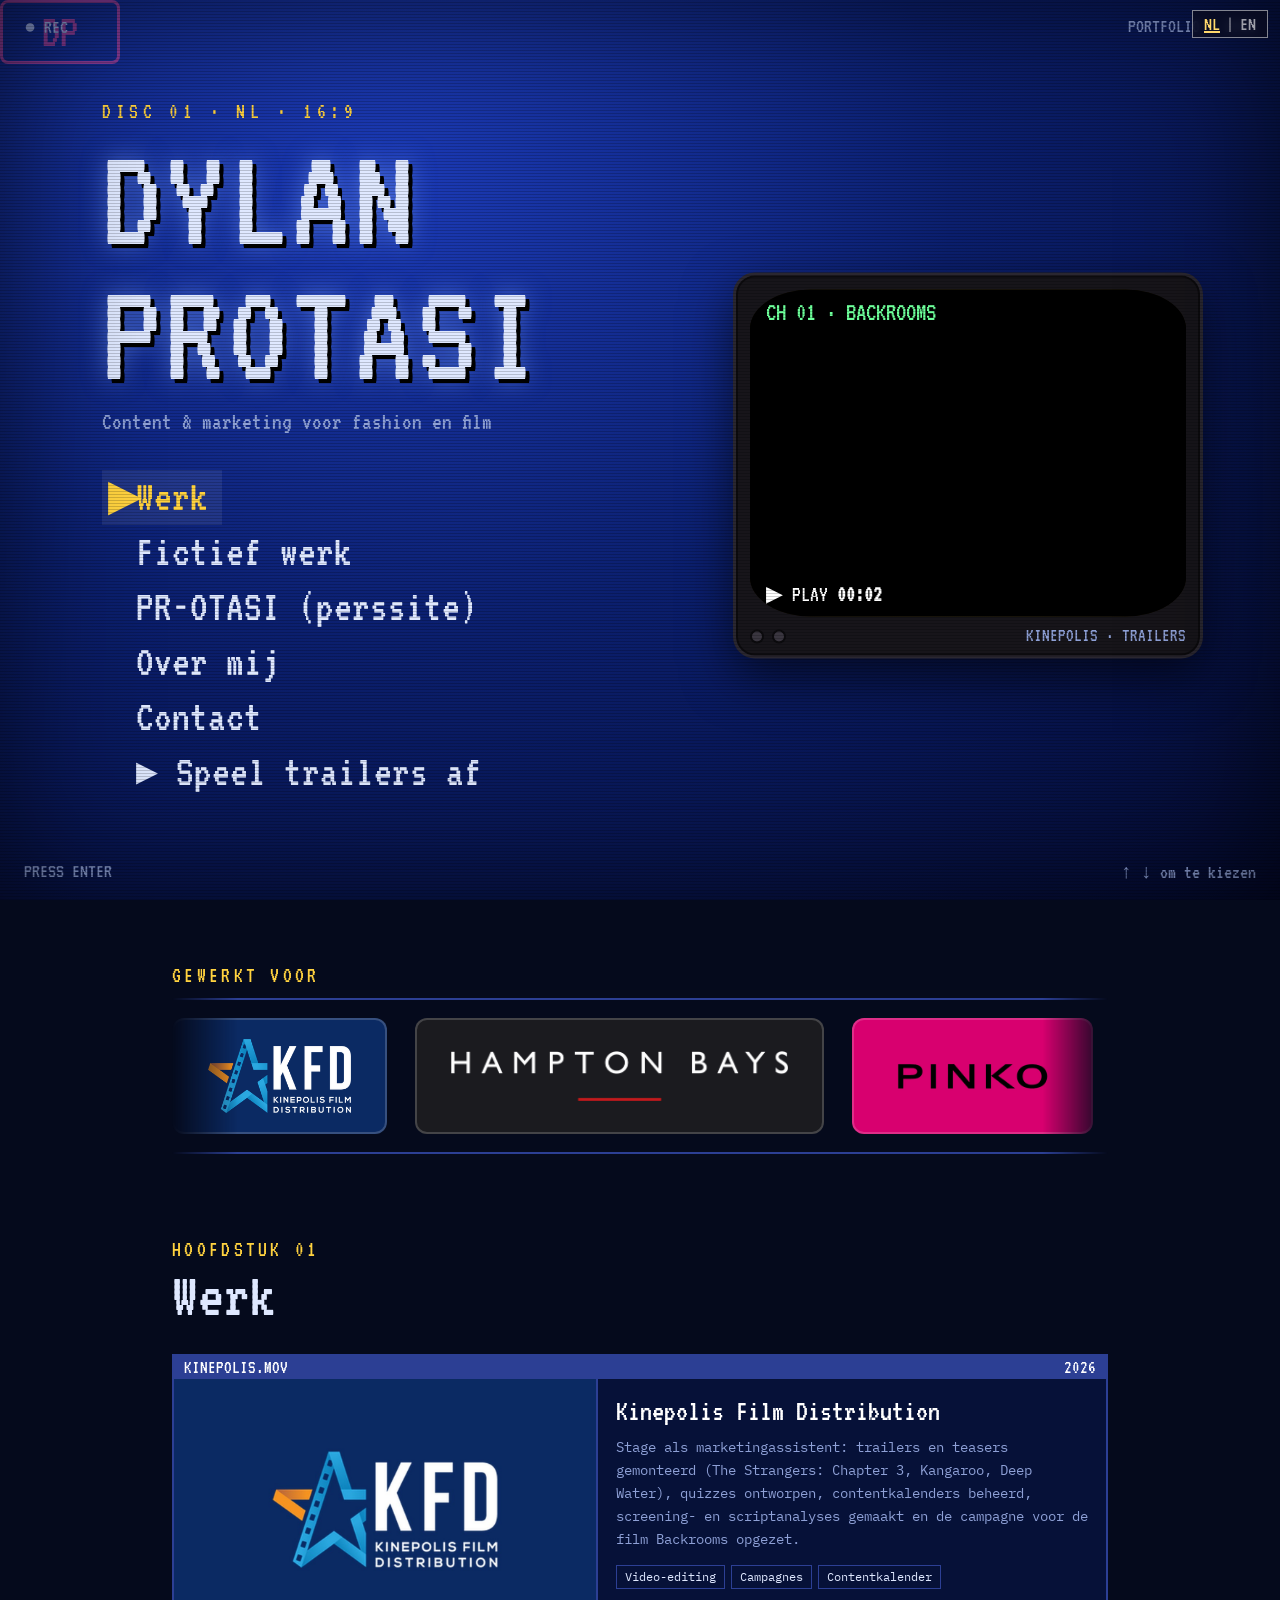
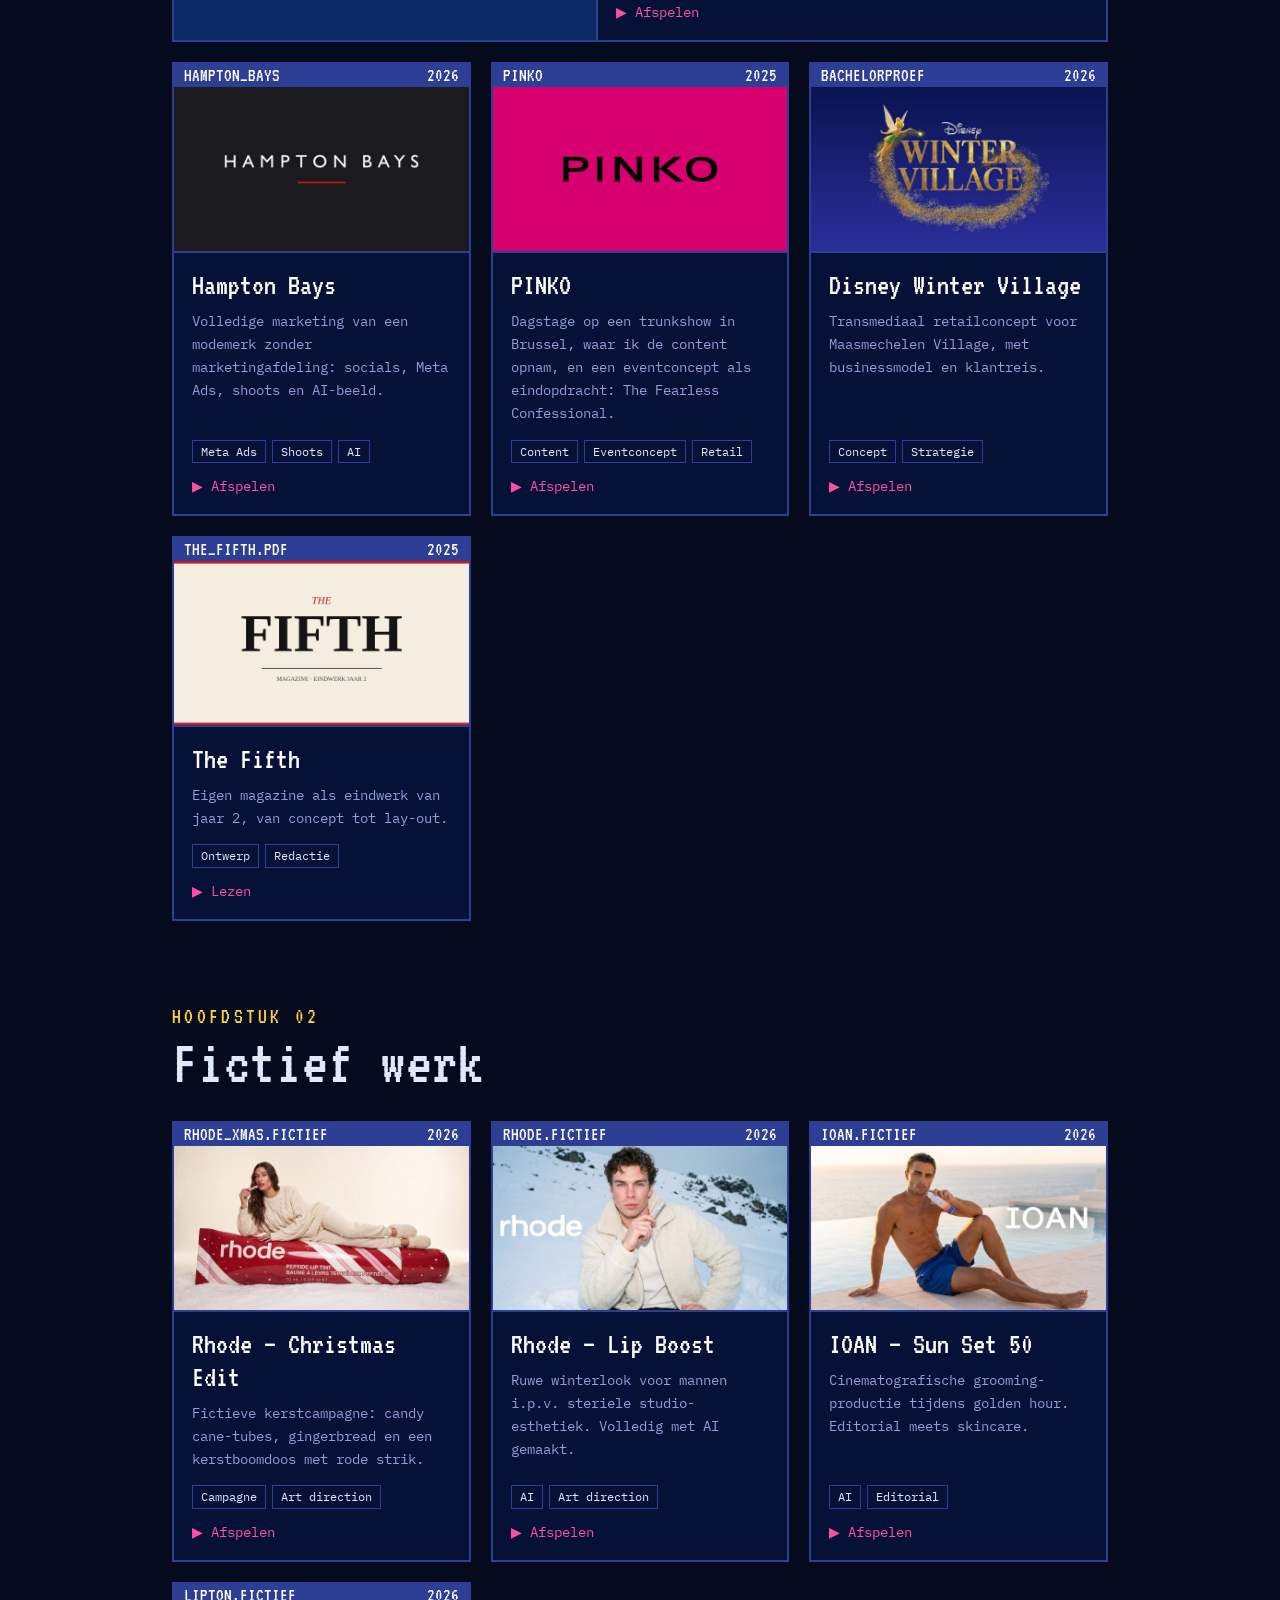
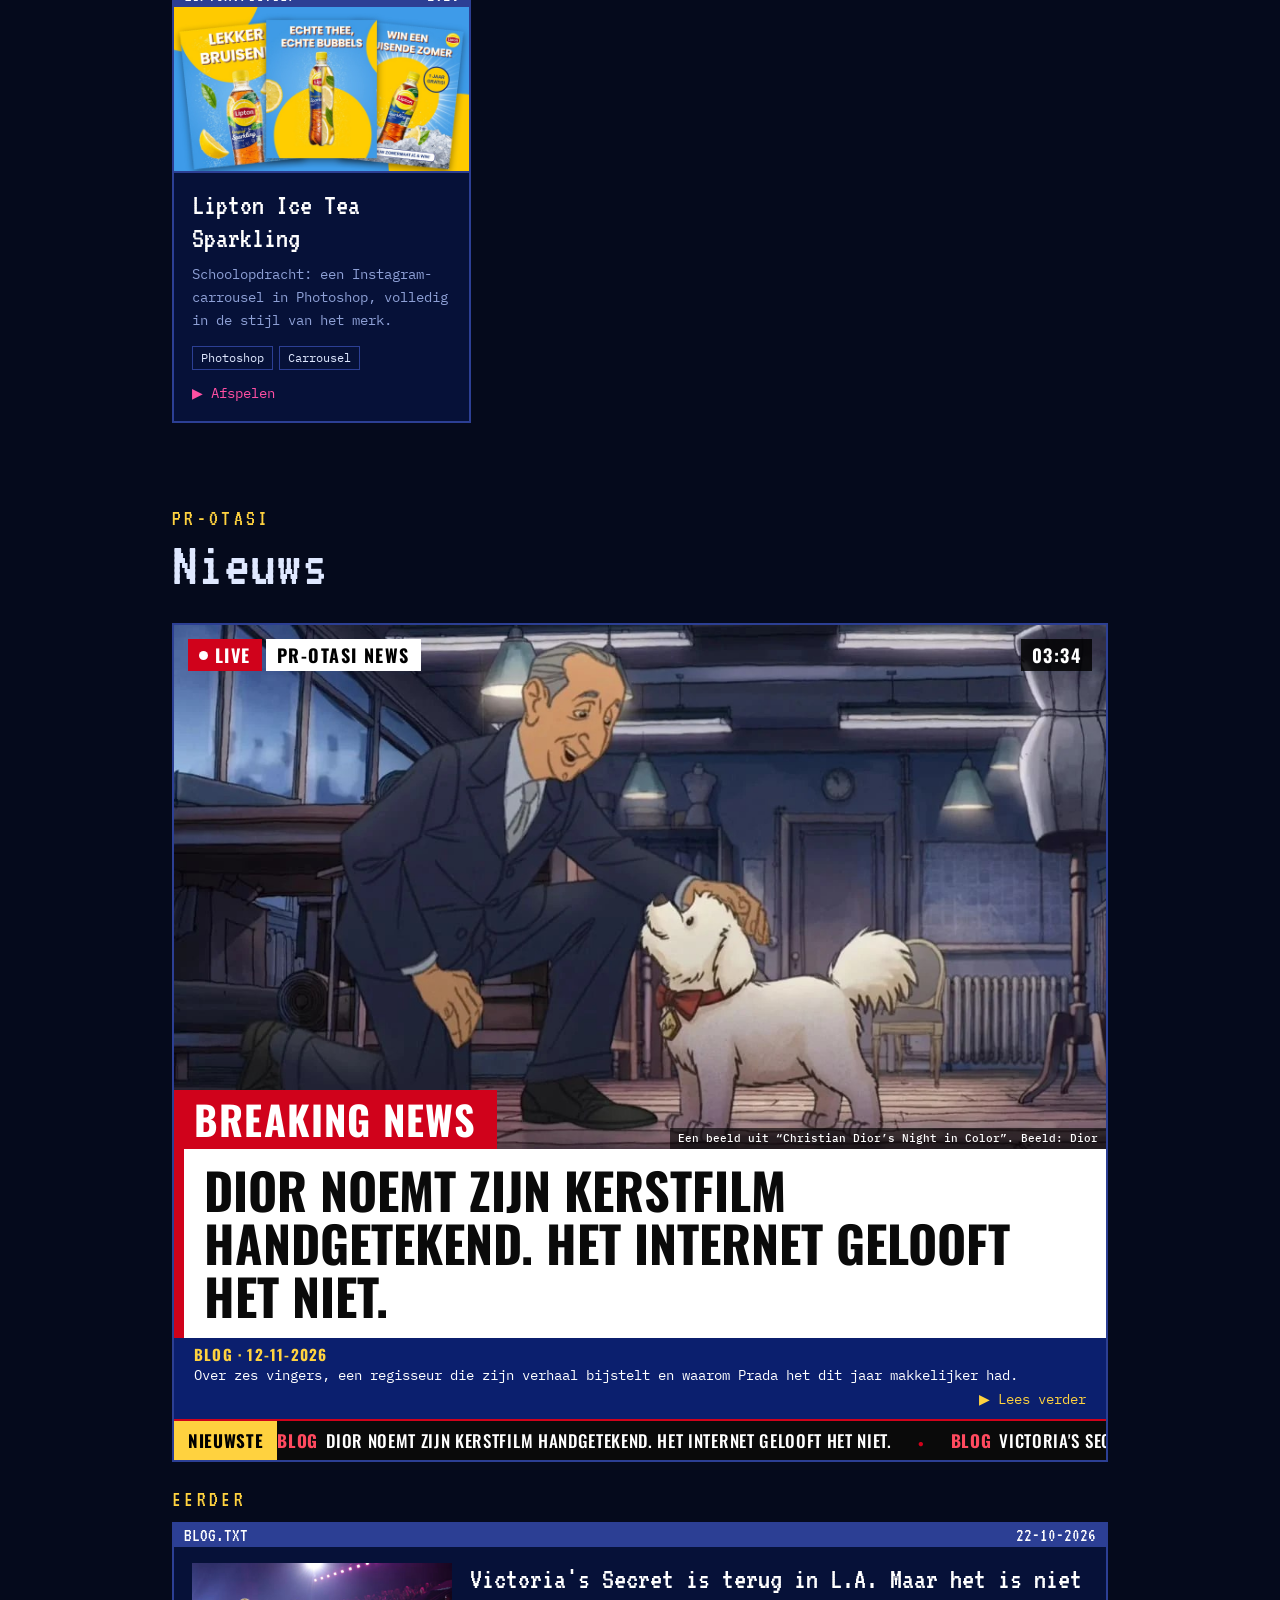
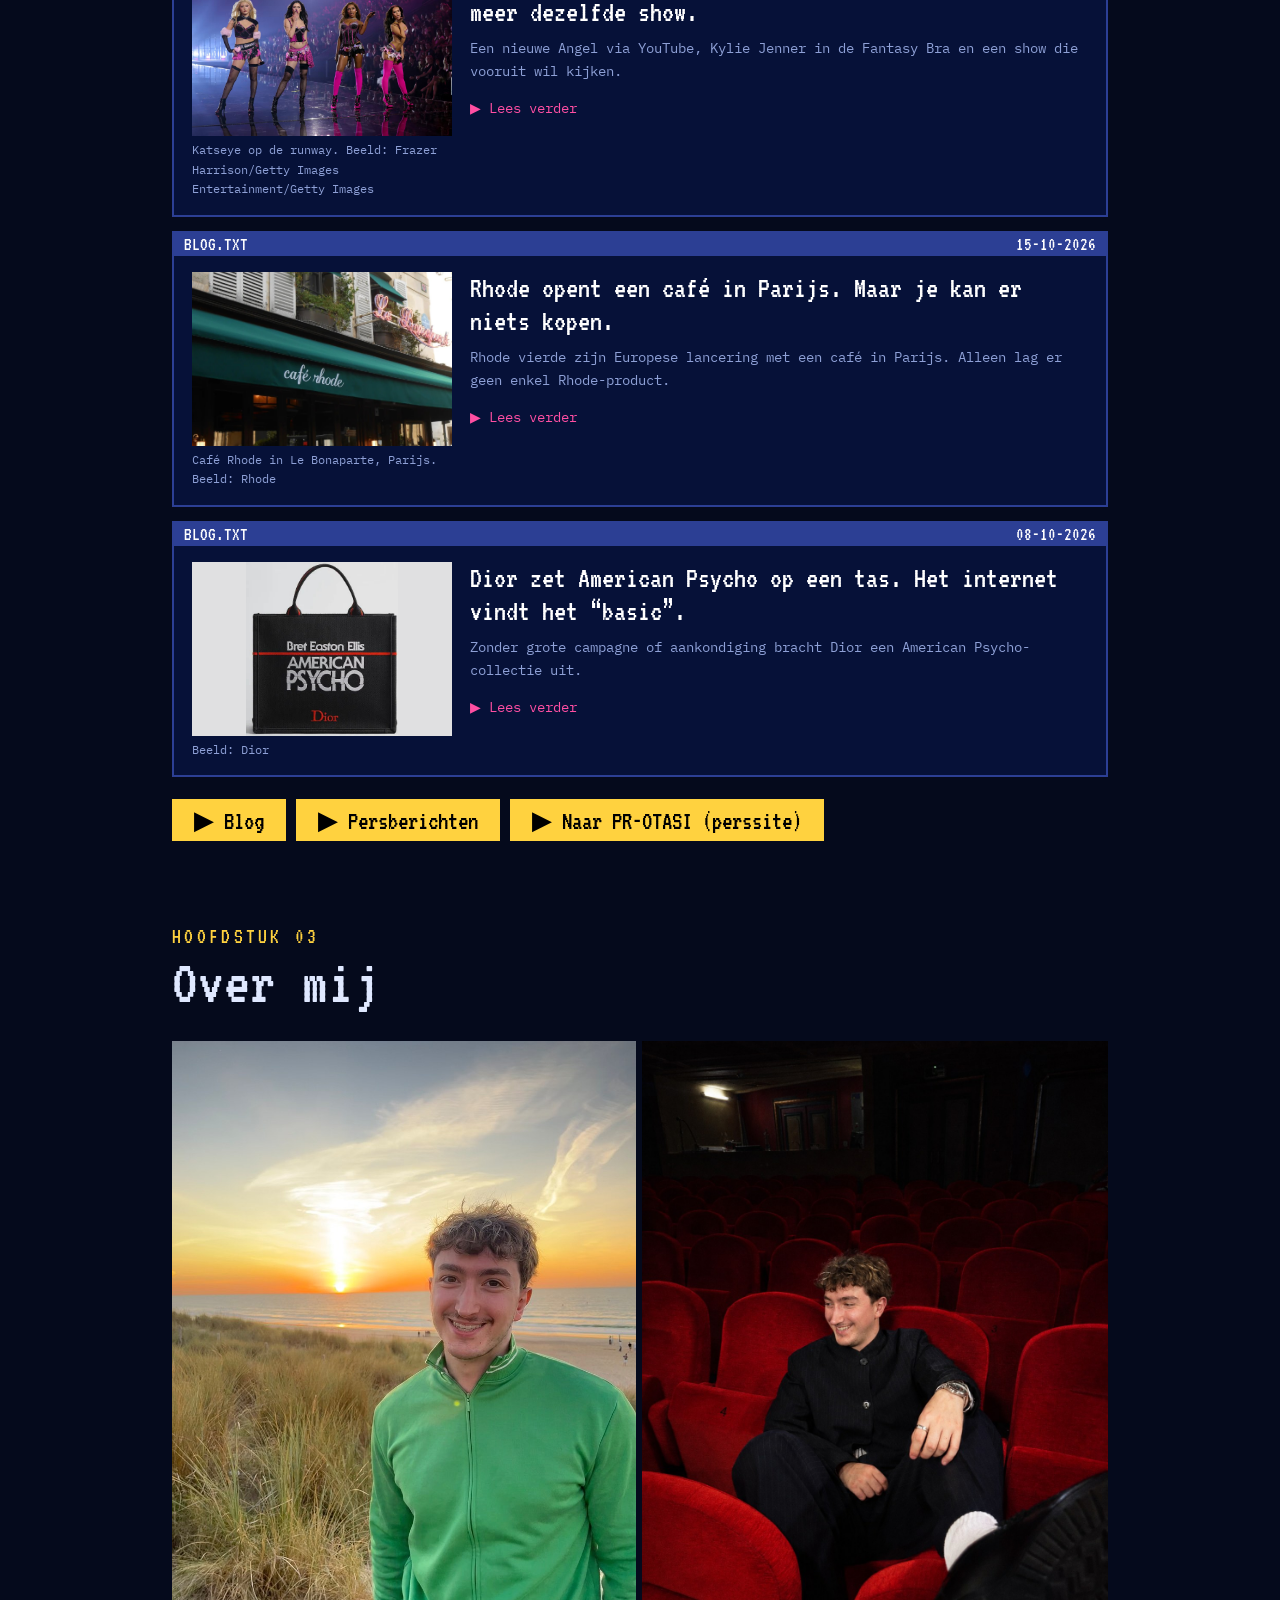
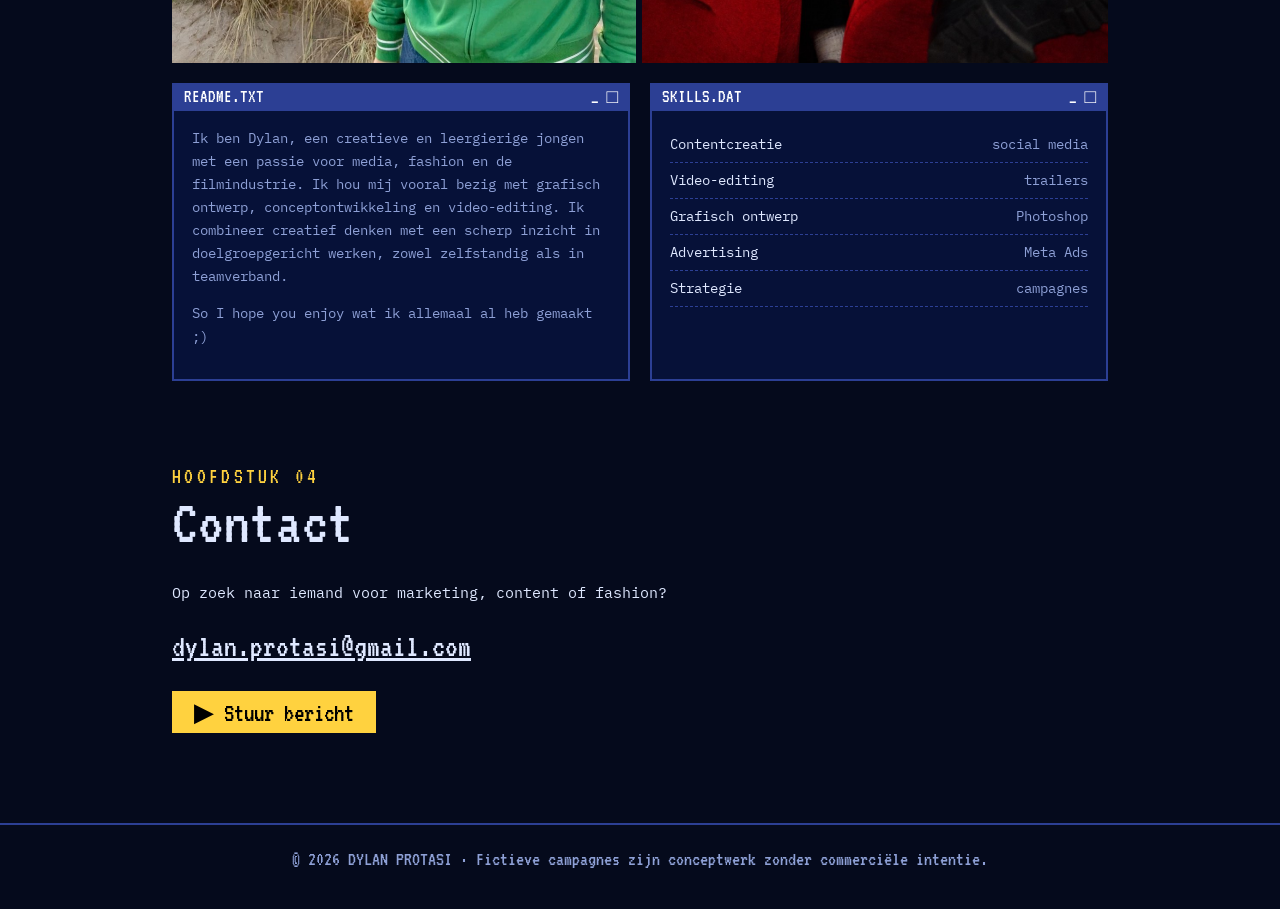
==== commit 0e60837d: "Lipton: remove hover bubble effect, add iPhone Instagram mockup Co-Authored-By: Claude Sonnet 5.5 <n" ====
--- a/index.html
+++ b/index.html
@@ -186,10 +186,25 @@
 .lipton .note{border-color:#ffcb00}
 .lipton .ch,.lipton .back{color:#12307b}.lipton .back:hover,.lipton .pn a:hover{color:#d3202f}
 .lipton .mh{color:#fff;text-shadow:2px 2px 0 #12307b,3px 3px 0 #ffcb00}
+
+.ph-wrap{display:flex;justify-content:center;margin:10px 0 34px}
+.iph{width:300px;background:#111;border-radius:46px;padding:11px;box-shadow:0 18px 40px rgba(18,48,123,.45),inset 0 0 0 2px #444;position:relative}
+.iph .ip-scr{background:#fff;border-radius:36px;overflow:hidden;color:#111;font:13px/1.35 -apple-system,'Segoe UI',Helvetica,Arial,sans-serif}
+.iph .ip-isl{position:absolute;top:19px;left:50%;transform:translateX(-50%);width:84px;height:24px;background:#000;border-radius:14px;z-index:3}
+.iph .ip-st{display:flex;justify-content:space-between;padding:14px 24px 6px;font-weight:600;font-size:12px}
+.iph .ip-ih{display:flex;align-items:center;gap:8px;padding:8px 12px}
+.iph .ip-av{width:30px;height:30px;border-radius:50%;background:#ffcb00;border:2px solid #d3202f;display:grid;place-items:center;font-weight:800;font-size:9px;color:#d3202f}
+.iph .ip-un{font-weight:600;font-size:13px}.iph .ip-sp{font-size:10px;color:#777}
+.iph .ip-dots3{margin-left:auto;font-weight:900;letter-spacing:1px}
+.iph .ip-cr{display:flex;overflow-x:auto;scroll-snap-type:x mandatory;scrollbar-width:none}.iph .ip-cr::-webkit-scrollbar{display:none}
+.iph .ip-cr img{width:278px;height:347.5px;flex:none;scroll-snap-align:start;display:block}
+.iph .ip-ac{display:flex;align-items:center;padding:8px 12px;font-size:19px;gap:12px}
+.iph .ip-dt{display:flex;gap:4px;margin:0 auto;position:relative;left:-24px}.iph .ip-dt i{width:6px;height:6px;border-radius:50%;background:#c8c8c8}.iph .ip-dt i.on{background:#0095f6}
+.iph .ip-cp{padding:0 12px 14px;font-size:12.5px}
+.iph .ip-hm{height:5px;width:100px;background:#111;border-radius:3px;margin:0 auto 8px}
+@media(max-width:380px){.iph{transform:scale(.9)}}
 .t-lipton:hover{background:linear-gradient(#cfe7fb,#fff8d6);border-color:#12307b;box-shadow:5px 5px 0 #ffcb00}
 .t-lipton:hover .bar{background:linear-gradient(90deg,#12307b,#3d9be9);color:#fff}.t-lipton:hover h3{color:#12307b}.t-lipton:hover p{color:#4b6aa8}.t-lipton:hover .chips i{border-color:#ffcb00;color:#12307b}.t-lipton:hover .go{color:#d3202f}
-.t-lipton::after{background-image:radial-gradient(circle,rgba(255,255,255,.95) 0 2px,rgba(61,155,233,.35) 3px,transparent 4px),radial-gradient(circle,rgba(255,255,255,.9) 0 1.5px,rgba(255,203,0,.4) 2.5px,transparent 3.5px);background-size:46px 46px,70px 70px;background-position:0 0,20px 10px}
-.t-lipton:hover::after{animation:fall 3s linear infinite}
 .sun{position:fixed;top:-140px;right:-100px;width:440px;height:440px;border-radius:50%;background:radial-gradient(circle,#fff6c9 0,#ffd27a 35%,rgba(255,180,90,0) 70%);animation:pulse 6s ease-in-out infinite;pointer-events:none;z-index:-1}
 @keyframes pulse{50%{transform:scale(1.08);opacity:.85}}
 .waves{position:fixed;left:0;right:0;bottom:0;height:46px;pointer-events:none;z-index:49;opacity:.22;background:url("data:image/svg+xml,%3Csvg xmlns='http://www.w3.org/2000/svg' viewBox='0 0 200 40' preserveAspectRatio='none'%3E%3Cpath d='M0 20 Q25 0 50 20 T100 20 T150 20 T200 20 V40 H0Z' fill='%232a45b8'/%3E%3C/svg%3E") repeat-x 0 100%/200px 46px;animation:wv 9s linear infinite}
@@ -729,6 +744,7 @@
 o+='<div class="mh">Doelen</div><p class="pk-p">Streefcijfers uit het dossier, geen behaalde resultaten.</p><div class="pk-k"><div><strong>50</strong><span>leads via de Confessional Booth</span></div><div><strong>15</strong><span>nieuwe klanten jonger dan 30</span></div><div><strong>15.000</strong><span>views op #PinkoClashAntwerp</span></div><div><strong>€ 3.500</strong><span>omzet op de dag zelf</span></div></div><p class="pk-p">De catering kost € 126, ruim binnen de limiet van € 200.</p>';
 o+='<div class="mh">Schaalbaar</div><p class="pk-p">De mechaniek blijft overal gelijk: kies een kant, maak content, verzamel data. Alleen de stijlen en de gezichten veranderen. In Londen kan dat “Punk vs. Prep” zijn, in Milaan “Classic vs. Street”.</p>'}
 if(p.id==='ioan'){var IS={ban:{ar:1.8},lig:{ar:1.791},pro:{ar:1.339},spr:{ar:.7463},adv:{ar:.8}};o+='<div style="margin-top:28px">'+JG([['ban']],IS)+'</div><div class="mh">Meer beelden</div>'+JG(innerWidth<640?[['lig'],['spr','adv'],['pro']]:[['lig','spr'],['pro','adv']],IS)}
+if(p.id==='lipton')o+='<div class="mh">Zo ziet het eruit op Instagram</div><div class="ph-wrap"><div class="iph"><div class="ip-isl"></div><div class="ip-scr"><div class="ip-st"><span>9:41</span><span>●●● 5G ▮</span></div><div class="ip-ih"><div class="ip-av">Lipton</div><div><div class="ip-un">lipton_icetea</div><div class="ip-sp">Gesponsord</div></div><div class="ip-dots3">•••</div></div><div class="ip-cr" onscroll="var n=Math.round(this.scrollLeft/this.clientWidth);var d=this.parentNode.querySelectorAll(\'.ip-dt i\');for(var q=0;q<d.length;q++)d[q].className=q==n?\'on\':\'\'">'+['lp1','lp2','lp3','lp4','lp5'].map(function(k){return '<img src="'+I[k]+'" alt="" draggable="false">'}).join('')+'</div><div class="ip-ac"><span>♡</span><span>💬</span><span>➤</span><div class="ip-dt"><i class="on"></i><i></i><i></i><i></i><i></i></div><span style="margin-left:auto">🔖</span></div><div class="ip-cp"><b>lipton_icetea</b> Lekker bruisend! 🍋 Tag jouw zomermaatje &amp; win!</div><div class="ip-hm"></div></div></div></div><p class="lbl" style="text-align:center">Swipe door de carrousel.</p>';
 (p.m||[]).forEach(function(g){if(g[4]){o+='<div class="mh">'+g[0]+'</div><div class="jg">'+(innerWidth<640?g[5]:g[4]).map(function(r){return '<div class="jr">'+r.map(function(j){var k=g[3][j];return '<figure class="ph" style="flex:'+AR[k]+' 1 0%"><img data-i="'+k+'" alt="'+g[1][j]+'" title="'+g[1][j]+'"></figure>'}).join('')+'</div>'}).join('')+'</div>';return}if(g[3]){o+=(g[0]?'<div class="mh">'+g[0]+'</div>':'')+'<div class="frames gal'+(g[3].length<2?' one':'')+'">'+g[3].map(function(k,j){return '<figure class="ph"><img data-i="'+k+'" alt="'+g[1][j]+'"><figcaption>'+g[1][j]+'</figcaption></figure>'}).join('')+'</div>';return}o+='<div class="mh">'+g[0]+'</div><div class="frames">'+g[1].map(function(l,j){return '<a class="fr" href="'+p.src+'" target="_blank" rel="noopener"><small>'+(g[2]?'▶ VIDEO':'BEELD')+' '+('0'+(j+1))+'</small>'+l+'</a>'}).join('')+'</div>'});
 if(p.m&&p.m.some(function(g){return !g[3]}))o+='<p class="lbl" style="margin-top:14px">Klik op een kader om het beeld of de video te bekijken op mijn MyPortfolio.</p>';
 if(p.nt)o+='<div class="note">'+p.nt+'</div>';else if(p.f)o+='<div class="note">Deze beelden zijn uitsluitend ontwikkeld voor creatieve doeleinden. Dit is een fictief concept en geen officiële beelden. Alle rechten op namen, beelden en merken behoren toe aan '+p.f+'. Er is geen commerciële intentie.</div>';
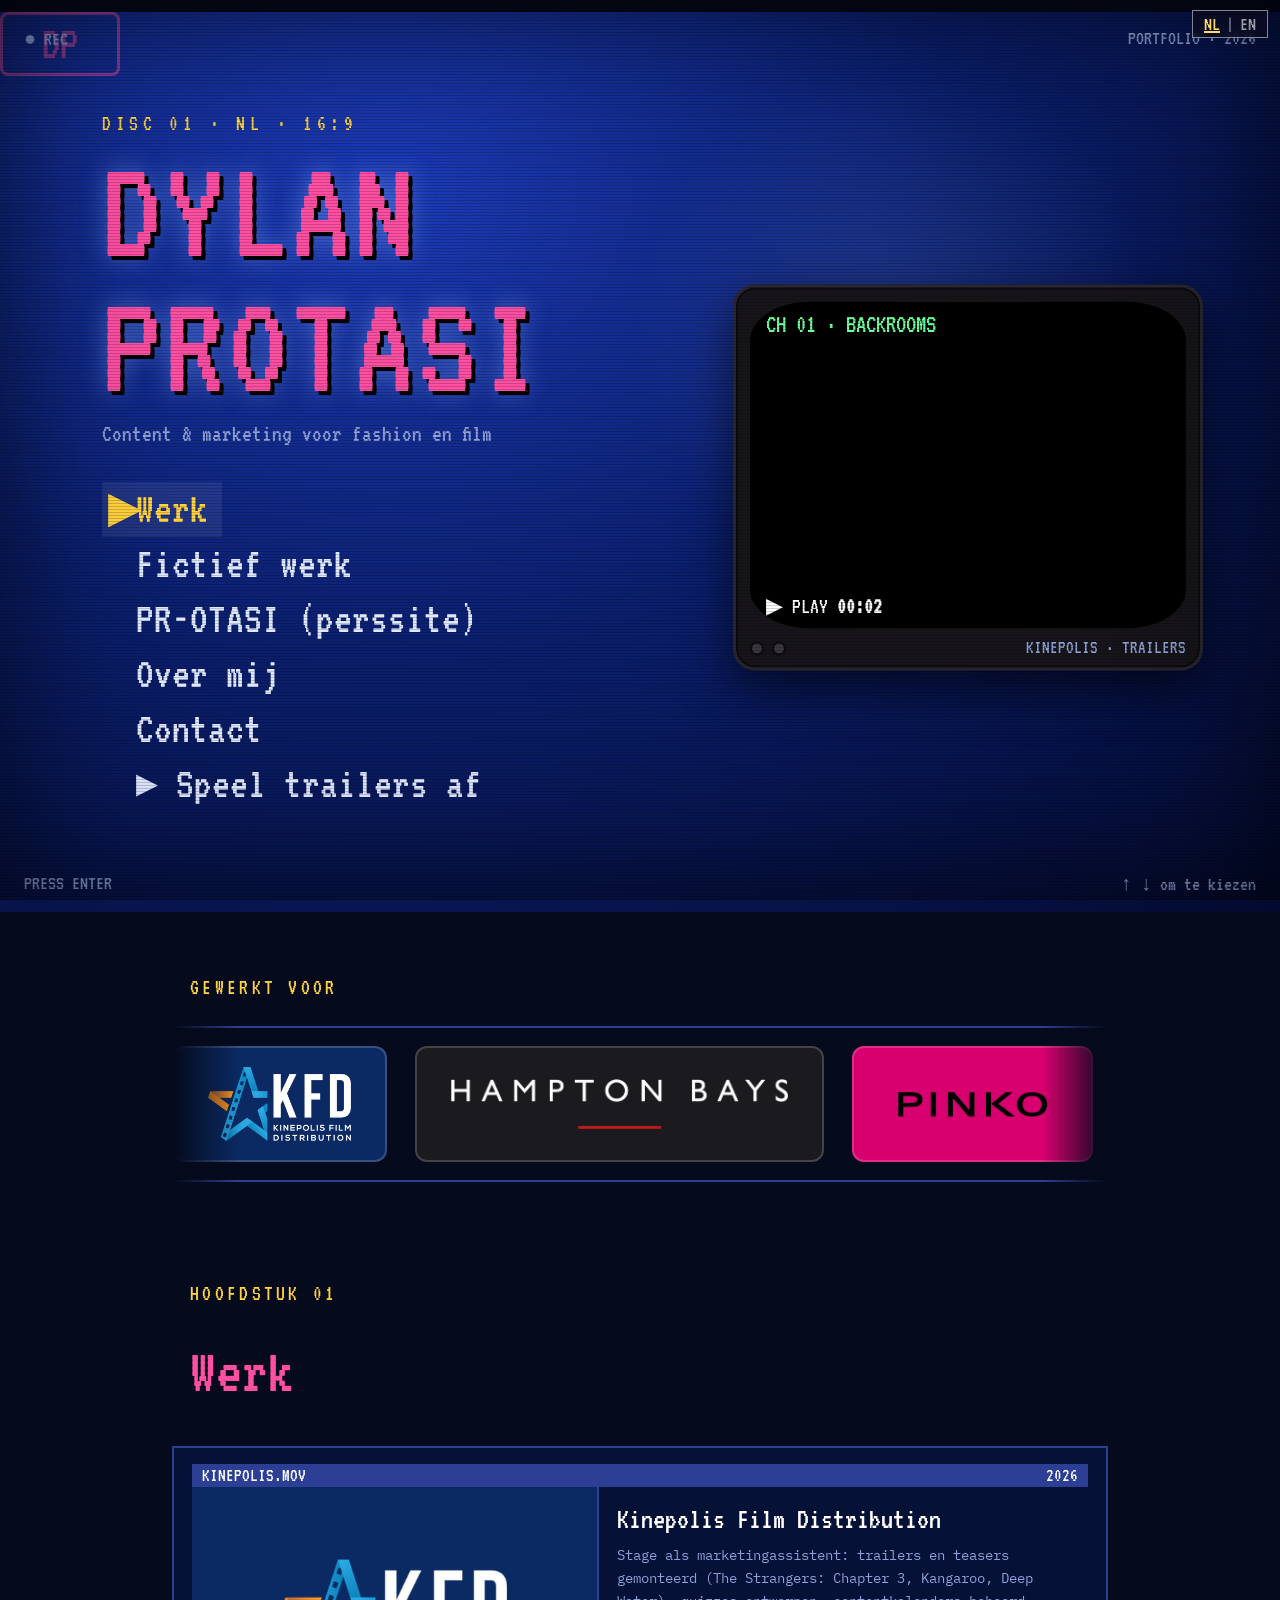
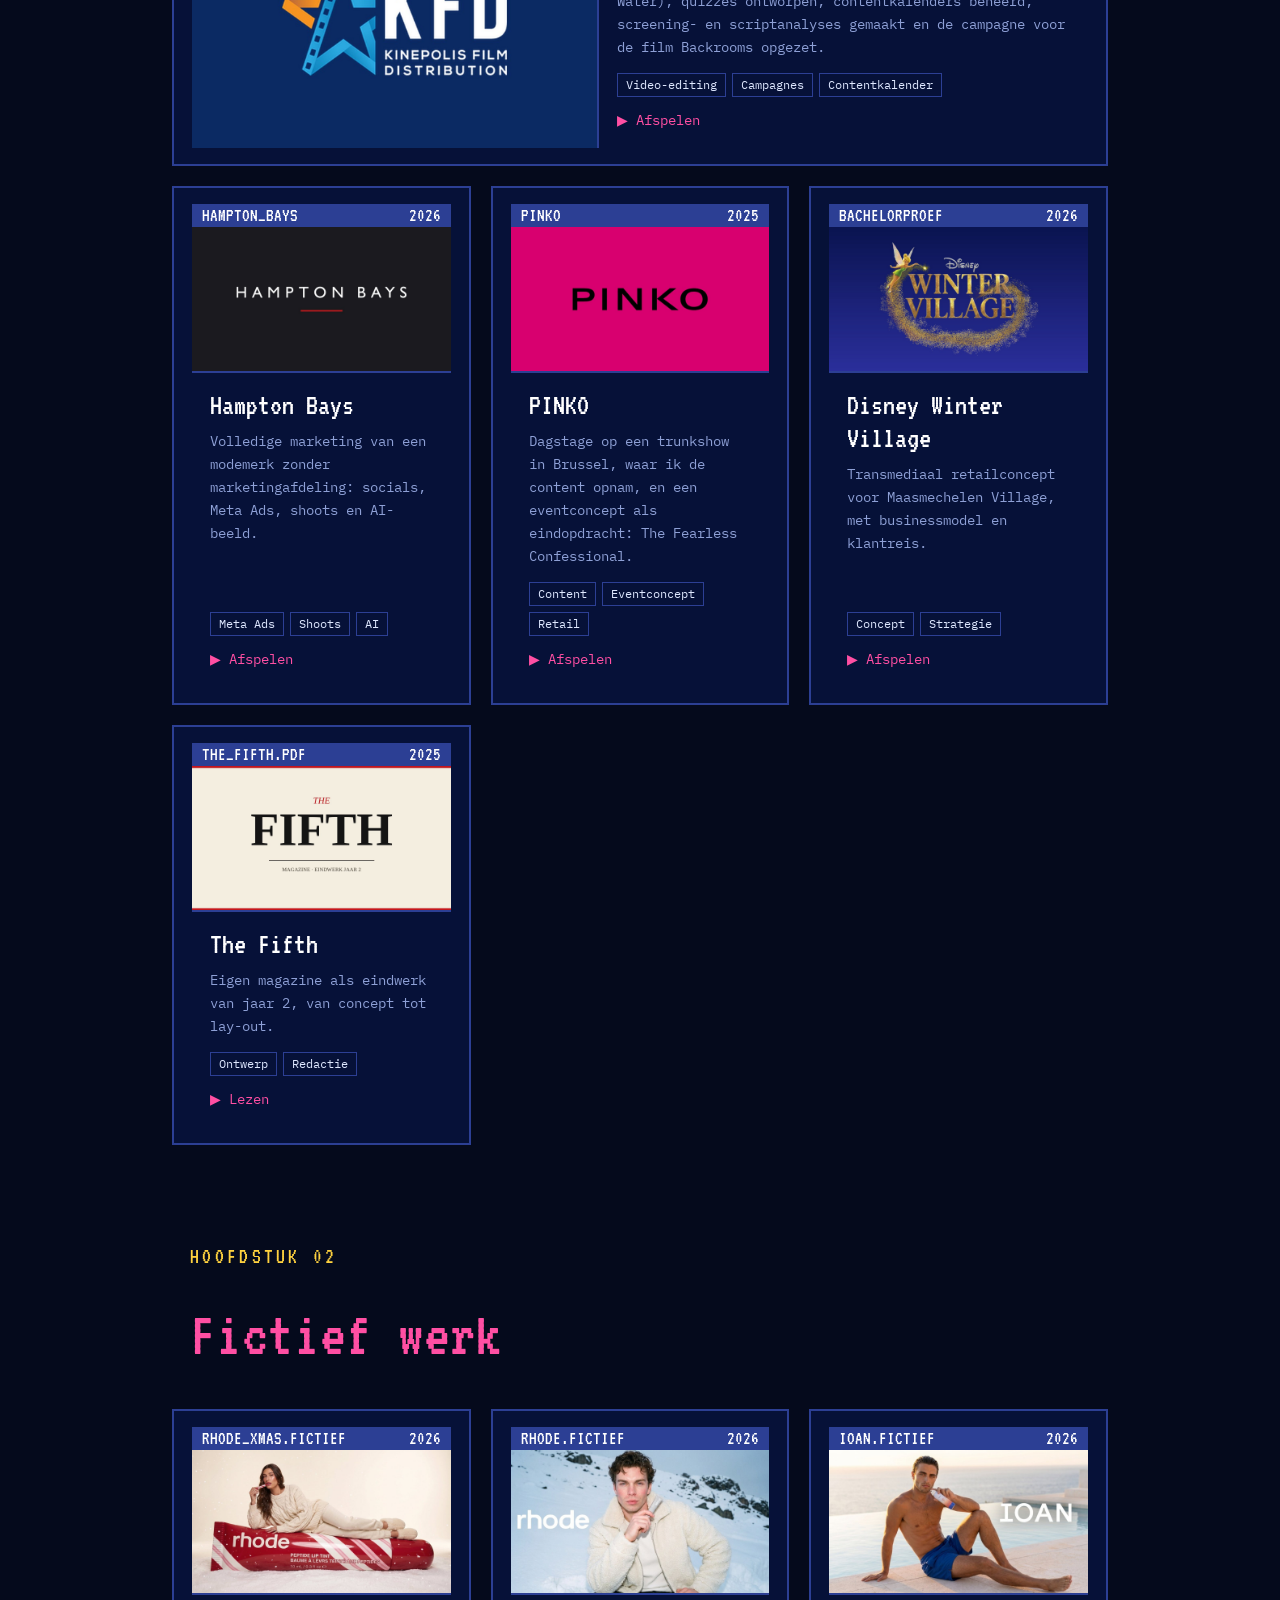
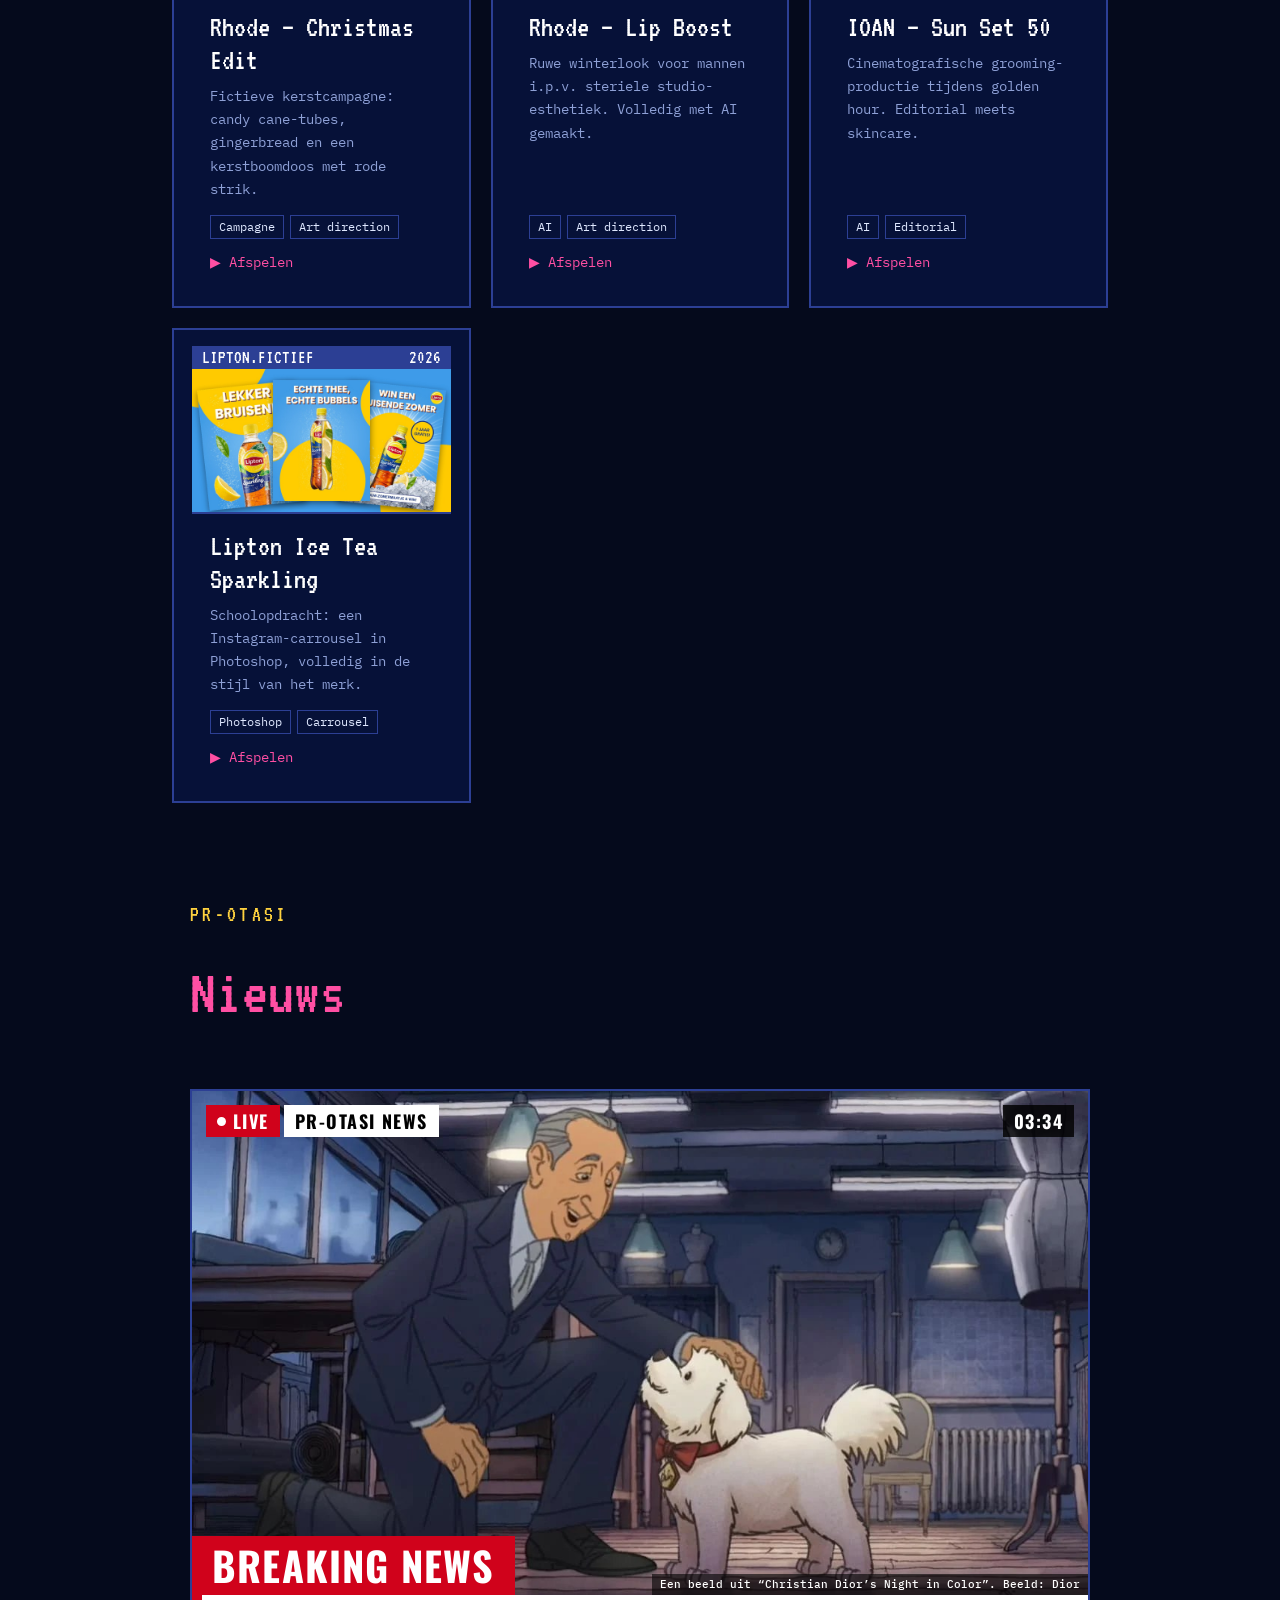
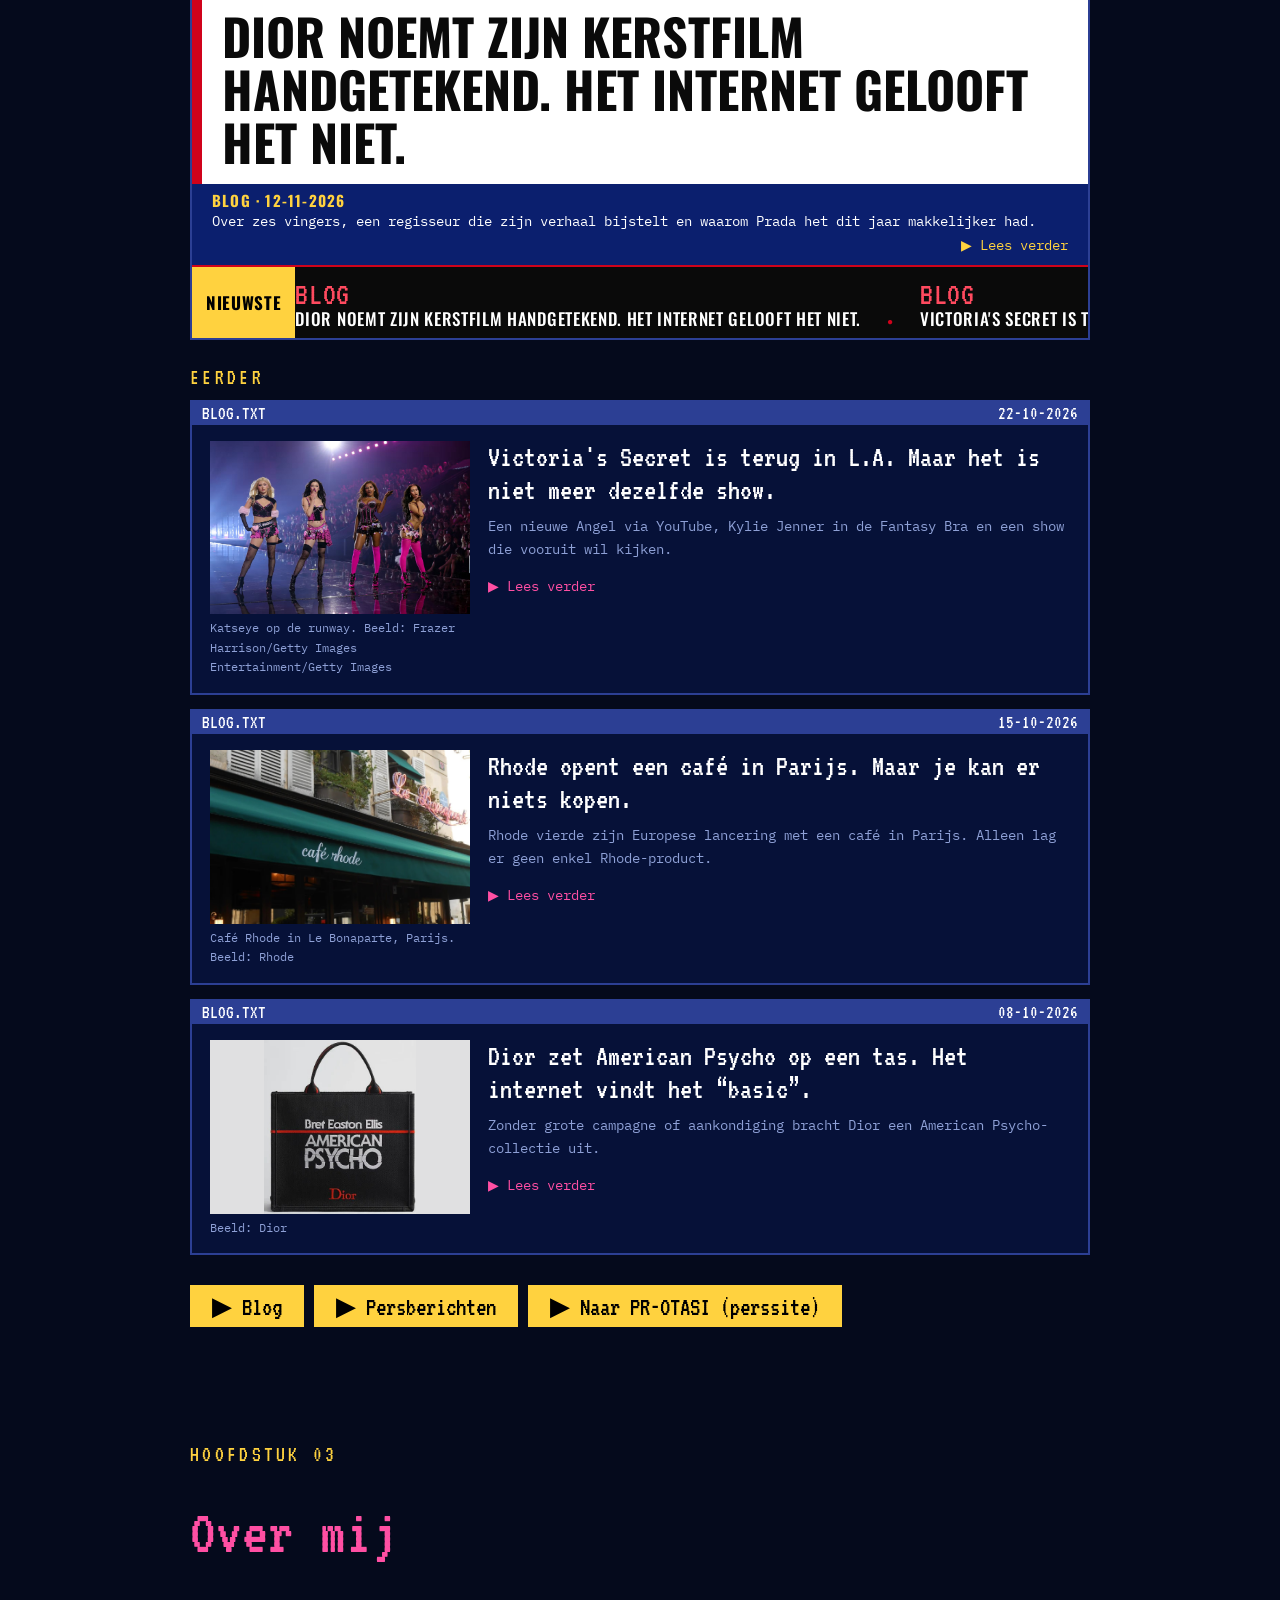
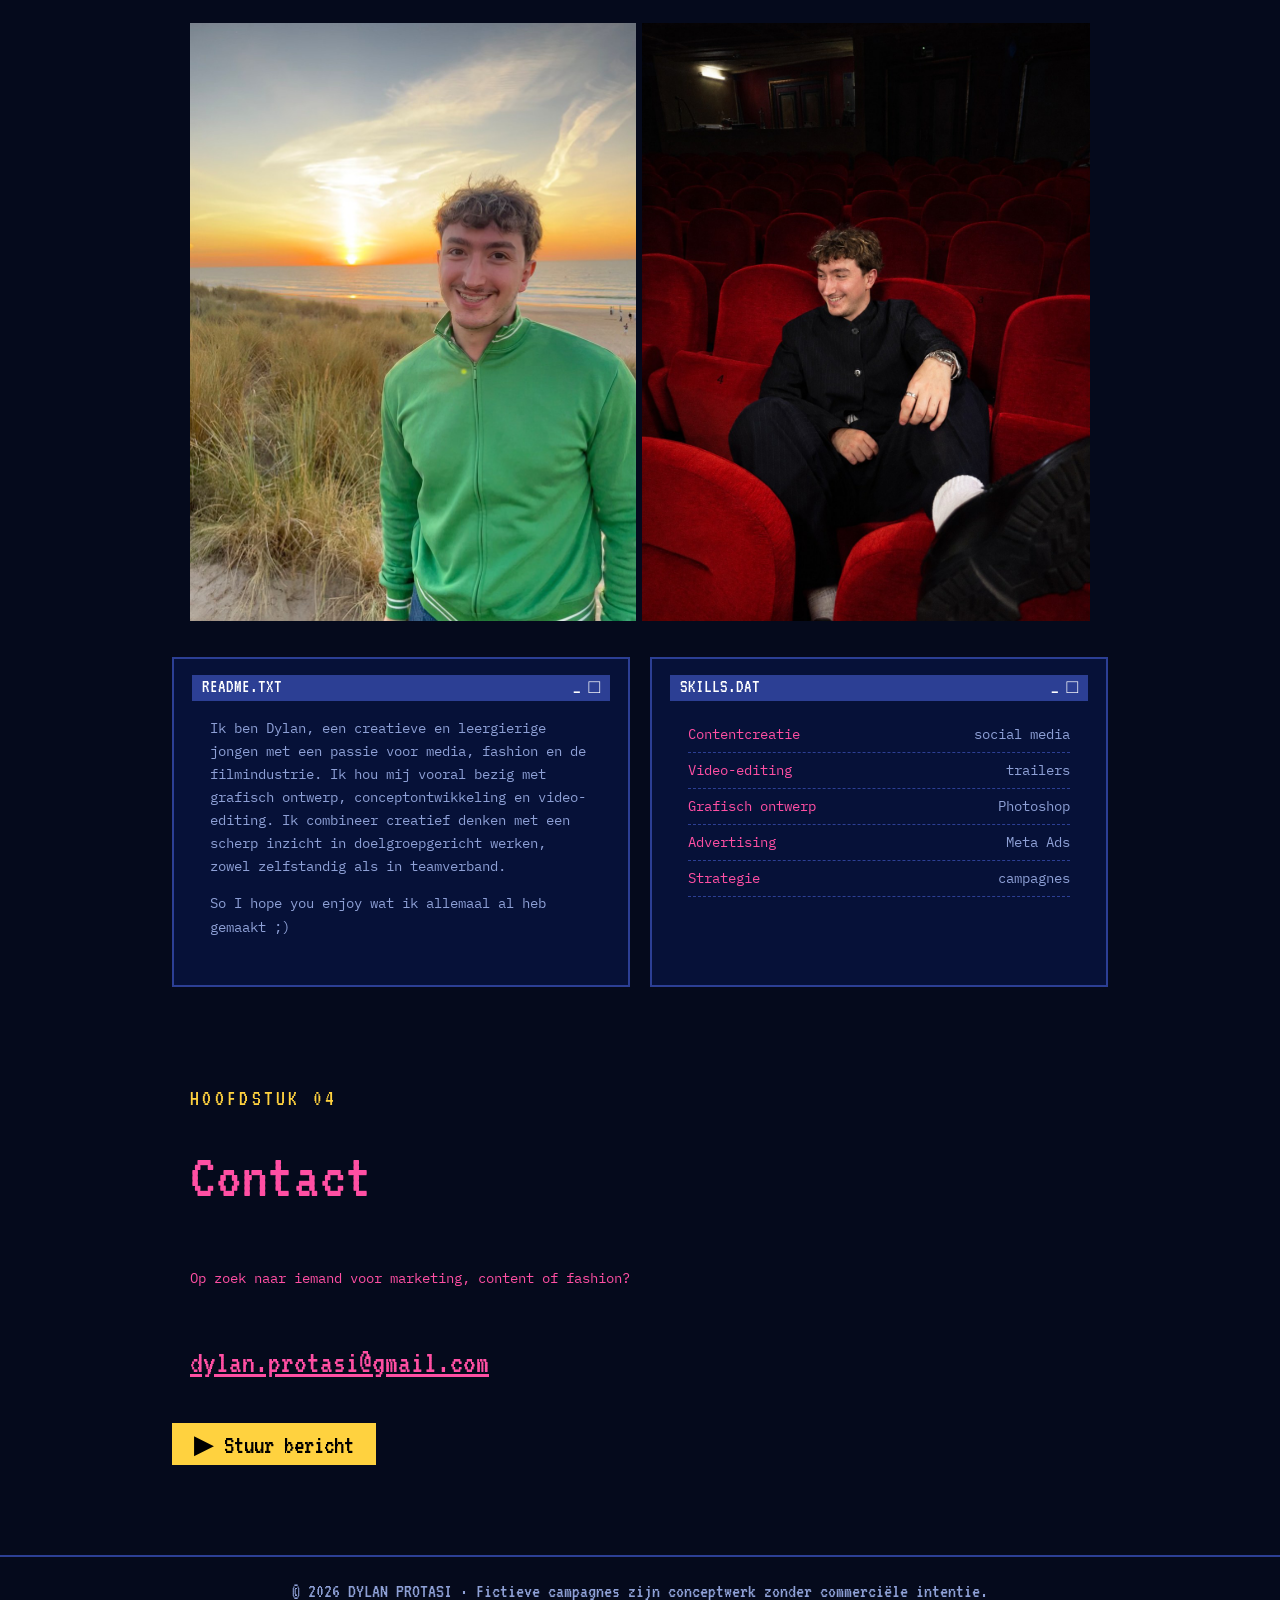
==== commit ec77faea: "Original site: more animations (CRT intro, staggered menu, scroll reveals, glitch, hover effects, pr" ====
--- a/index.html
+++ b/index.html
@@ -773,6 +773,76 @@
 if(ab){var AB=[['ab1',.747],['ab2',.75]],AR2=[[0,1]];ab.innerHTML=AR2.map(function(r){return '<div class="jr">'+r.map(function(j){return '<figure class="ph" style="flex:'+AB[j][1]+' 1 0%;cursor:default"><img alt="Dylan" src="'+I[AB[j][0]]+'"></figure>'}).join('')+'</div>'}).join('')}
 
 </script>
+<style id="anim-css">
+/* extra animaties */
+.rv{opacity:0}
+.rv.in{opacity:1;animation:rvIn .75s var(--d,0s) backwards}
+@keyframes rvIn{0%{opacity:0;transform:translateY(34px);clip-path:inset(0 0 100% 0)}35%{opacity:1;clip-path:inset(0 0 0 0)}45%{opacity:.35}55%{opacity:1}72%{transform:translateY(-3px)}100%{transform:none;clip-path:inset(0 0 0 0)}}
+.ch.rv.in{animation-name:rvCh}
+@keyframes rvCh{0%{opacity:0;transform:translateX(-24px);letter-spacing:.6em}100%{opacity:1;transform:none;letter-spacing:.15em}}
+.chips i{transition:transform .2s,background .2s,color .2s}
+.rv.in .chips i{animation:chipPop .5s backwards;animation-delay:calc(var(--d,0s) + .35s + var(--i,0)*.08s)}
+@keyframes chipPop{0%{opacity:0;transform:scale(.4) rotate(-6deg)}70%{transform:scale(1.12)}100%{opacity:1;transform:none}}
+.pc:hover .chips i{transform:translateY(-2px)}
+.pc:hover .chips i:nth-child(odd){transform:translateY(-2px) rotate(-2deg)}
+.pc:hover .chips i:nth-child(even){transform:translateY(-2px) rotate(2deg)}
+.pc .bar span:first-child:after{content:"_";opacity:0}
+.pc:hover .bar span:first-child:after{animation:bl .7s steps(2) infinite;opacity:1}
+.pc .go{transition:letter-spacing .25s,transform .25s}
+.pc:hover .go{letter-spacing:.14em;transform:translateX(6px)}
+.pc:hover .bnr img{transform:scale(1.08);filter:contrast(1.08) saturate(1.15)}
+.bnr{position:relative}
+.bnr:after{content:"";position:absolute;inset:0;pointer-events:none;background:repeating-linear-gradient(0deg,rgba(0,0,0,.18) 0 1px,transparent 1px 3px);opacity:0;transition:opacity .3s}
+.pc:hover .bnr:after{opacity:1}
+.pc:hover .bnr:before{content:"";position:absolute;left:0;right:0;height:22%;top:-25%;z-index:2;pointer-events:none;background:linear-gradient(transparent,rgba(255,255,255,.22),transparent);animation:sweepY 1.1s linear infinite}
+@keyframes sweepY{to{top:110%}}
+#menu:before{content:"";position:absolute;inset:0;pointer-events:none;z-index:0;background:radial-gradient(420px circle at var(--mx,70%) var(--my,35%),rgba(130,170,255,.16),transparent 62%)}
+.crt{position:absolute;left:0;right:0;top:-12vh;height:12vh;pointer-events:none;z-index:1;background:linear-gradient(transparent,rgba(160,190,255,.09),transparent);animation:crtS 7s linear infinite}
+@keyframes crtS{to{top:112vh}}
+#items li{opacity:0;transform:translateX(-30px)}
+#home.go #items li{animation:liIn .5s backwards;opacity:1;transform:none}
+#home.go #items li:nth-child(1){animation-delay:.15s}#home.go #items li:nth-child(2){animation-delay:.3s}#home.go #items li:nth-child(3){animation-delay:.45s}#home.go #items li:nth-child(4){animation-delay:.6s}#home.go #items li:nth-child(5){animation-delay:.75s}#home.go #items li:nth-child(6){animation-delay:.9s}
+@keyframes liIn{0%{opacity:0;transform:translateX(-30px)}60%{opacity:1;transform:translateX(6px)}100%{transform:none}}
+#home.go h1{animation:h1In .9s backwards}
+@keyframes h1In{0%{opacity:0;transform:scale(1.06);filter:blur(8px)}30%{opacity:1}40%{opacity:.4}50%{opacity:1}100%{filter:none;transform:none}}
+h1.gl{animation:glt .32s steps(2) 1}
+@keyframes glt{0%{text-shadow:-6px 0 #ff2d6f,6px 0 #2de2ff;transform:translateX(-3px)}25%{text-shadow:5px 0 #ff2d6f,-5px 0 #2de2ff;transform:translateX(4px) skewX(-4deg)}50%{text-shadow:-3px 2px #ff2d6f,3px -2px #2de2ff;transform:none}75%{text-shadow:4px 0 #ff2d6f,-4px 0 #2de2ff;transform:translateX(-2px)}100%{transform:none}}
+.items a{transition:transform .15s,color .15s,background .15s}.items a:hover{transform:translateX(8px)}
+.items a:hover:before{animation:arr .5s steps(2) infinite}@keyframes arr{50%{transform:translateX(4px)}}
+.logo{will-change:transform}
+#pgb{position:fixed;left:0;top:0;height:4px;width:100%;z-index:30;background:var(--pink);transform-origin:0 50%;transform:scaleX(0);box-shadow:0 0 10px var(--pink);pointer-events:none}
+#ccf{position:fixed;inset:0;z-index:60;pointer-events:none;opacity:0;background:repeating-linear-gradient(0deg,#fff 0 2px,#111 2px 4px);mix-blend-mode:difference}
+#ccf.on{animation:ccf .32s steps(4)}
+@keyframes ccf{0%{opacity:.85}30%{opacity:.2;background-position:0 7px}60%{opacity:.6}100%{opacity:0}}
+.mq{transition:transform .3s}.mq:hover .mqt{animation-play-state:paused}
+@media(prefers-reduced-motion:reduce){.rv{opacity:1}.rv.in,.pc:hover .bnr:before,.crt,#home.go h1,#home.go #items li,h1.gl{animation:none!important}#items li{opacity:1;transform:none}}
+</style>
+<div id="pgb"></div><div id="ccf"></div>
+<script>
+(function(){
+var hm=document.getElementById('home'),menu=document.getElementById('menu'),boot=document.getElementById('boot');if(!hm||!menu)return;
+var rm=matchMedia('(prefers-reduced-motion:reduce)').matches;
+// CRT sweep
+var c=document.createElement('div');c.className='crt';menu.appendChild(c);
+// start menu intro when boot disappears
+function go(){hm.classList.add('go')}
+if(!boot||boot.classList.contains('off')||getComputedStyle(boot).display==='none'){go()}else{var mo=new MutationObserver(function(){if(boot.classList.contains('off')||getComputedStyle(boot).display==='none'){go();mo.disconnect()}});mo.observe(boot,{attributes:true,attributeFilter:['class','style']})}
+// spotlight
+menu.addEventListener('mousemove',function(e){var r=menu.getBoundingClientRect();menu.style.setProperty('--mx',(e.clientX-r.left)+'px');menu.style.setProperty('--my',(e.clientY-r.top)+'px')});
+// h1 glitch
+var h1=menu.querySelector('h1');setInterval(function(){if(!h1||rm)return;h1.classList.add('gl');setTimeout(function(){h1.classList.remove('gl')},340)},5200);
+// scroll reveal
+var T=[];document.querySelectorAll('#home .w > .ch, #home .w section > *').forEach(function(e){if(e.classList.contains('grid')||e.classList.contains('stats')||e.classList.contains('two')){Array.prototype.forEach.call(e.children,function(k,i){k.style.setProperty('--d',((i%3)*.1)+'s');T.push(k)})}else T.push(e)});
+T.forEach(function(e){e.classList.add('rv');Array.prototype.forEach.call(e.querySelectorAll('.chips i'),function(x,i){x.style.setProperty('--i',i)})});
+var CH='ABCDEFGHIJKLMNOPQRSTUVWXYZ#%&/<>';function scr(e){var n=e.firstChild;if(!n||n.nodeType!==3||e._s)return;e._s=1;var t=n.nodeValue,f=0,iv=setInterval(function(){f++;var o='';for(var i=0;i<t.length;i++)o+=(t[i]===' '||i<f*1.2)?t[i]:CH[Math.floor(Math.random()*CH.length)];n.nodeValue=o;if(f*1.2>=t.length){n.nodeValue=t;clearInterval(iv)}},38)}
+var io=new IntersectionObserver(function(es){es.forEach(function(x){if(x.isIntersecting){var e=x.target;e.classList.add('in');io.unobserve(e);if(e.tagName==='H2'&&!rm)scr(e)}})},{threshold:.12,rootMargin:'0px 0px -6% 0px'});
+if(rm){T.forEach(function(e){e.classList.add('in')})}else T.forEach(function(e){io.observe(e)});
+// progress bar
+var pb=document.getElementById('pgb');function sp(){var h=hm.offsetParent!==null||hm.offsetHeight>0;var m=document.documentElement.scrollHeight-innerHeight;pb.style.transform='scaleX('+(h&&m>0?Math.min(1,scrollY/m):0)+')'}addEventListener('scroll',sp,{passive:true});sp();
+// channel change flash on route change
+var cf=document.getElementById('ccf');addEventListener('hashchange',function(){if(rm)return;cf.classList.remove('on');void cf.offsetWidth;cf.classList.add('on')});
+})();
+</script>
 <script src="i18n.js"></script>
 </body>
 </html>
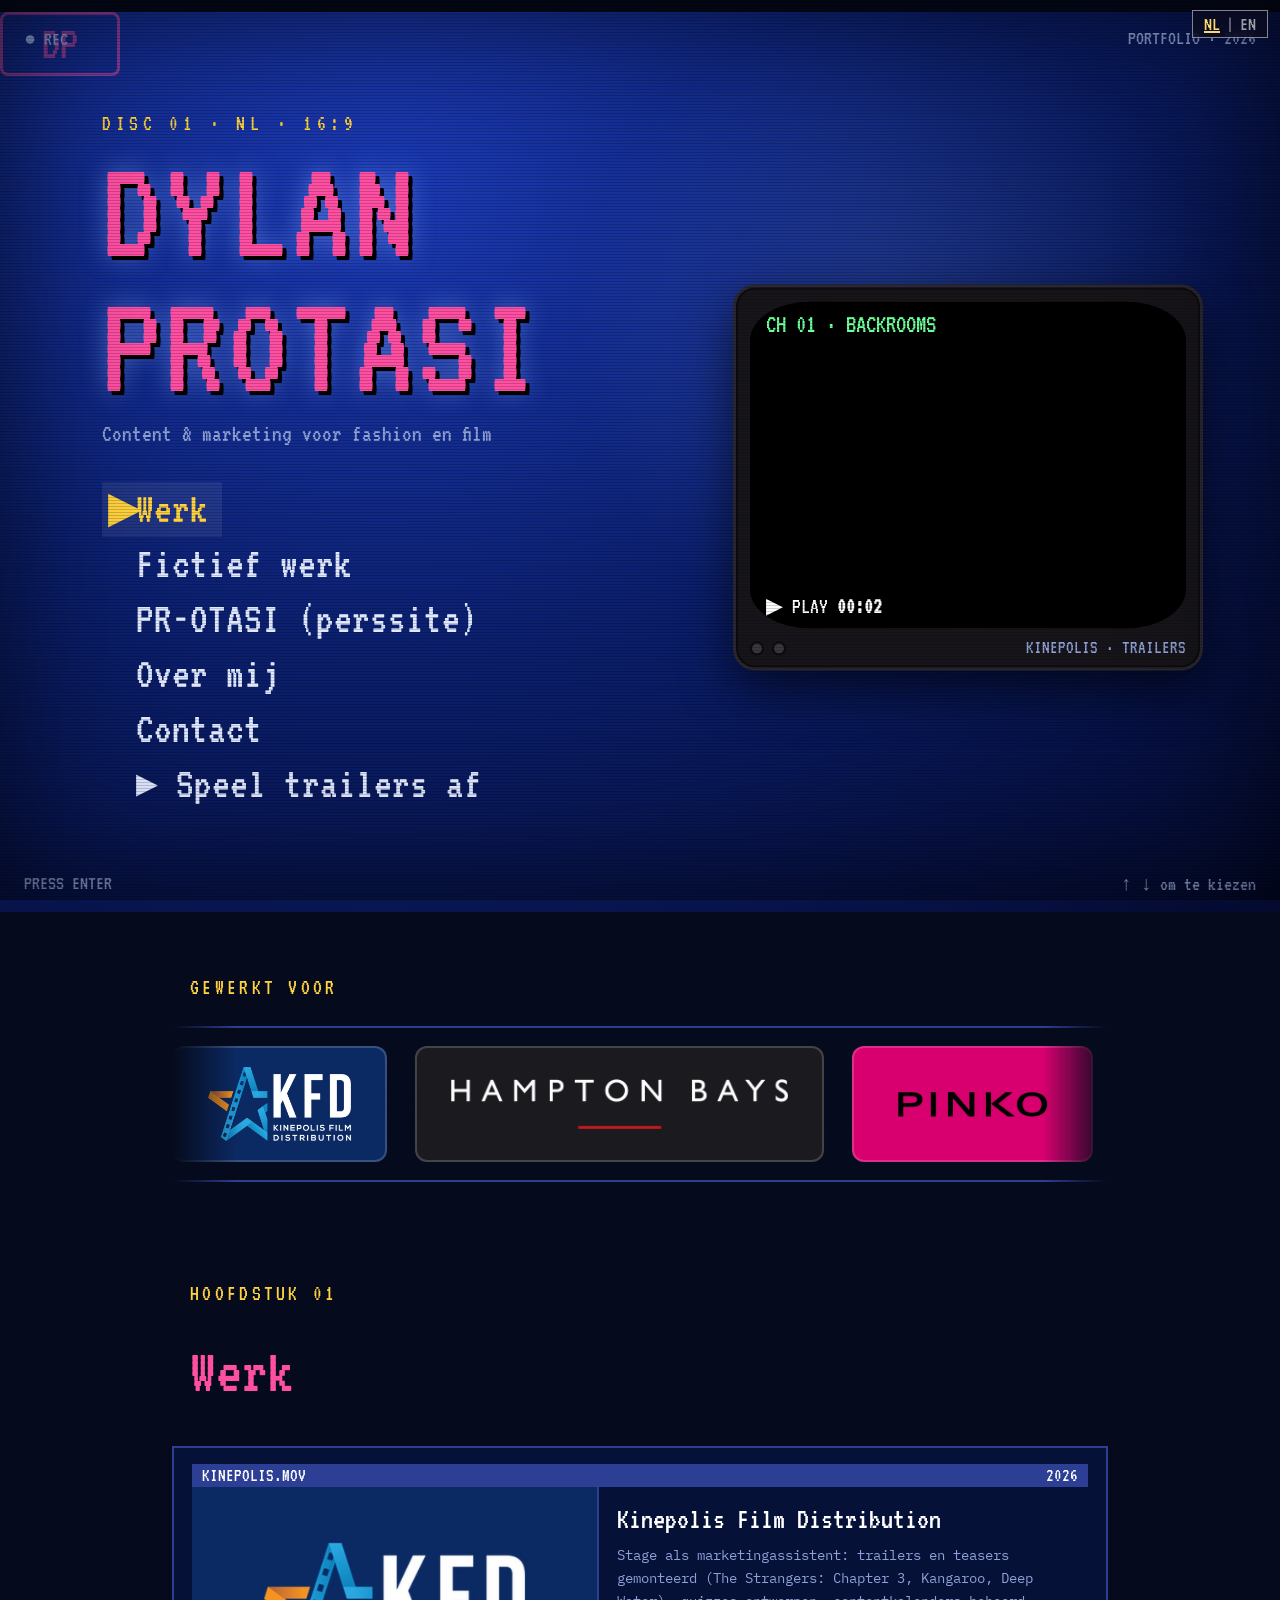
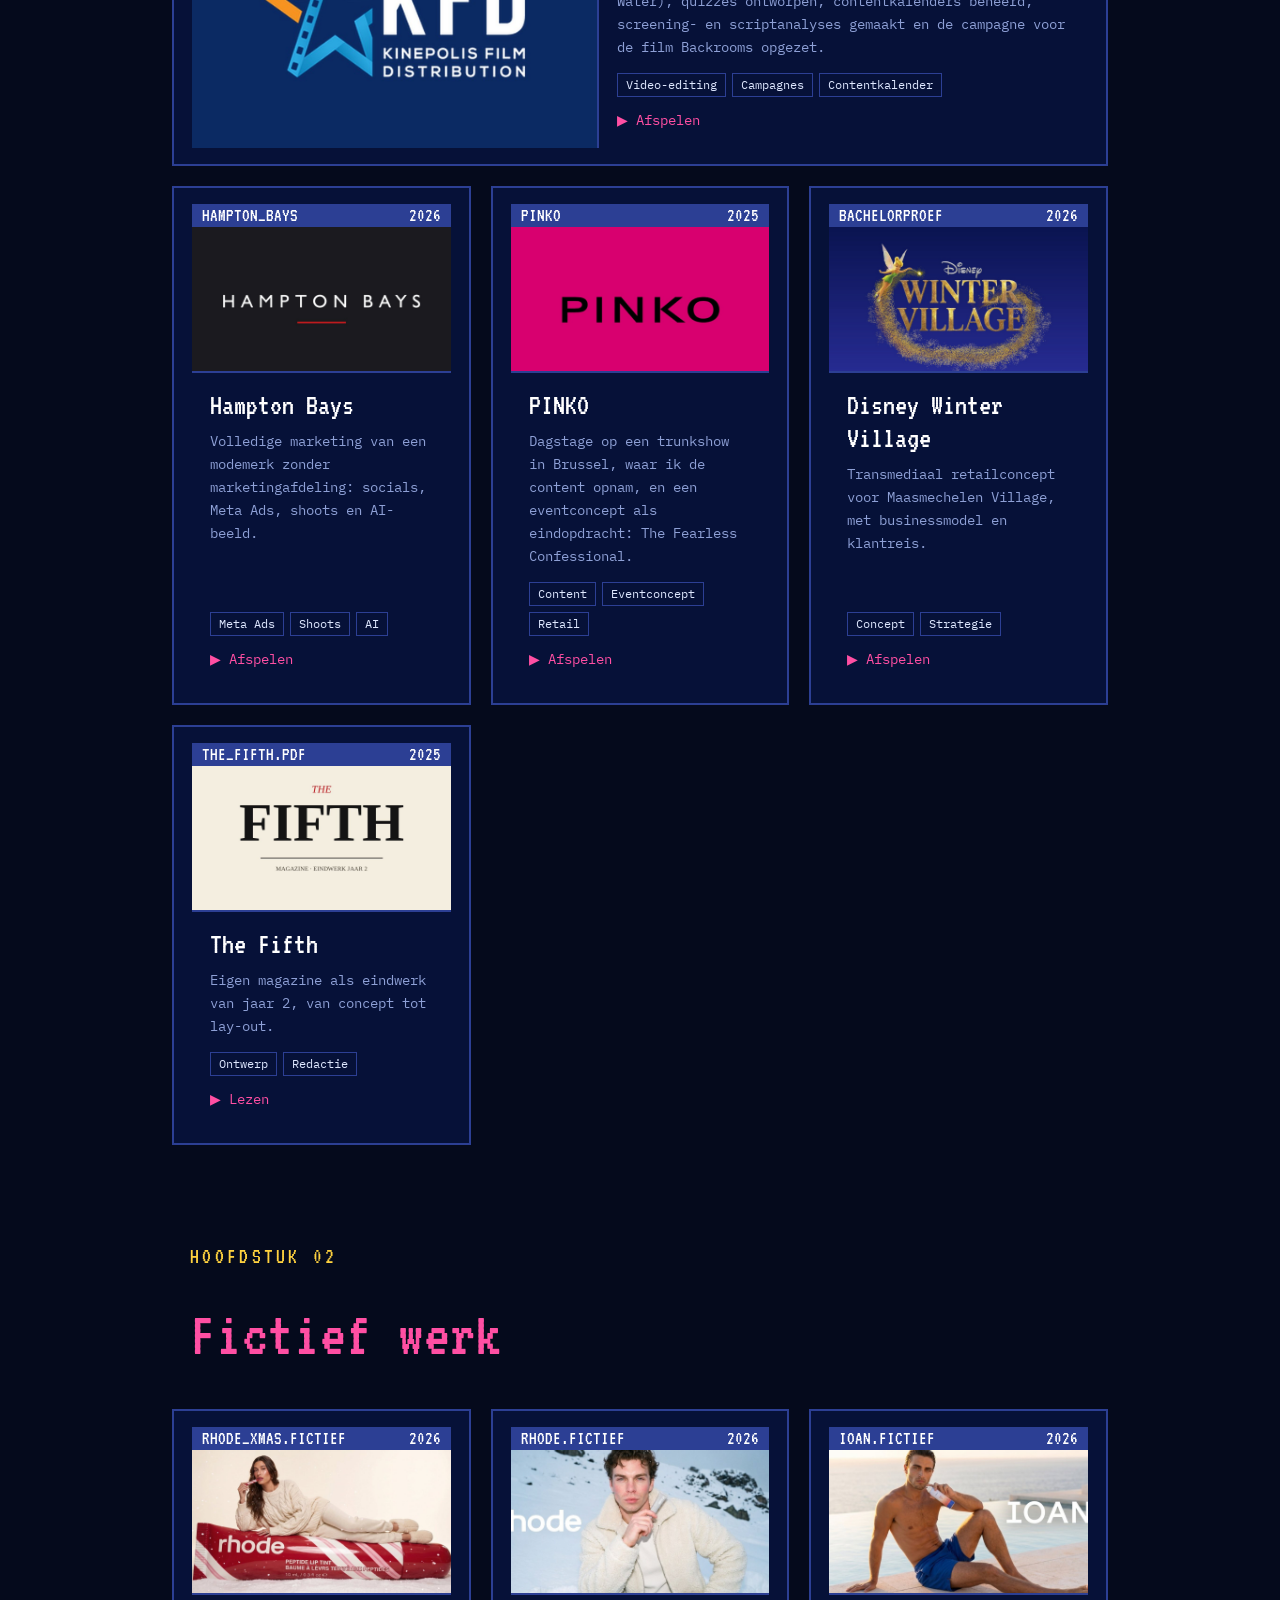
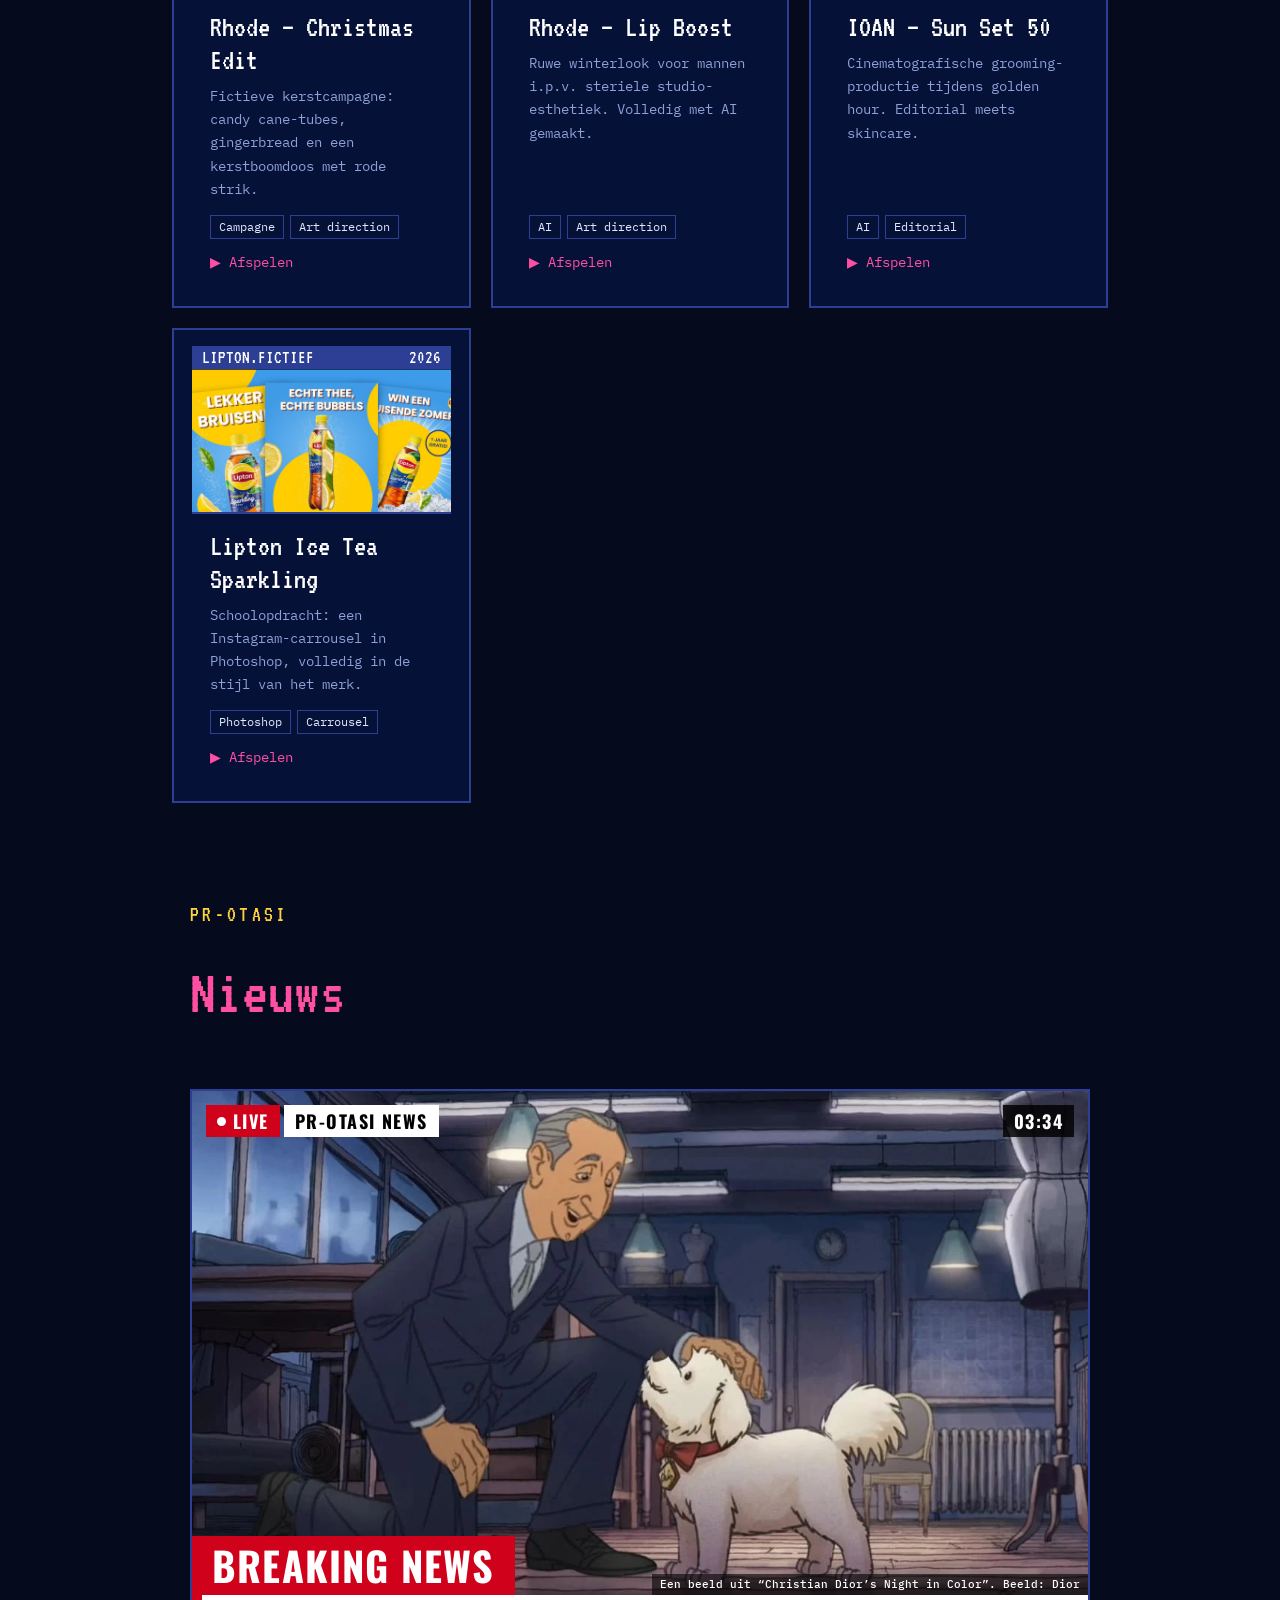
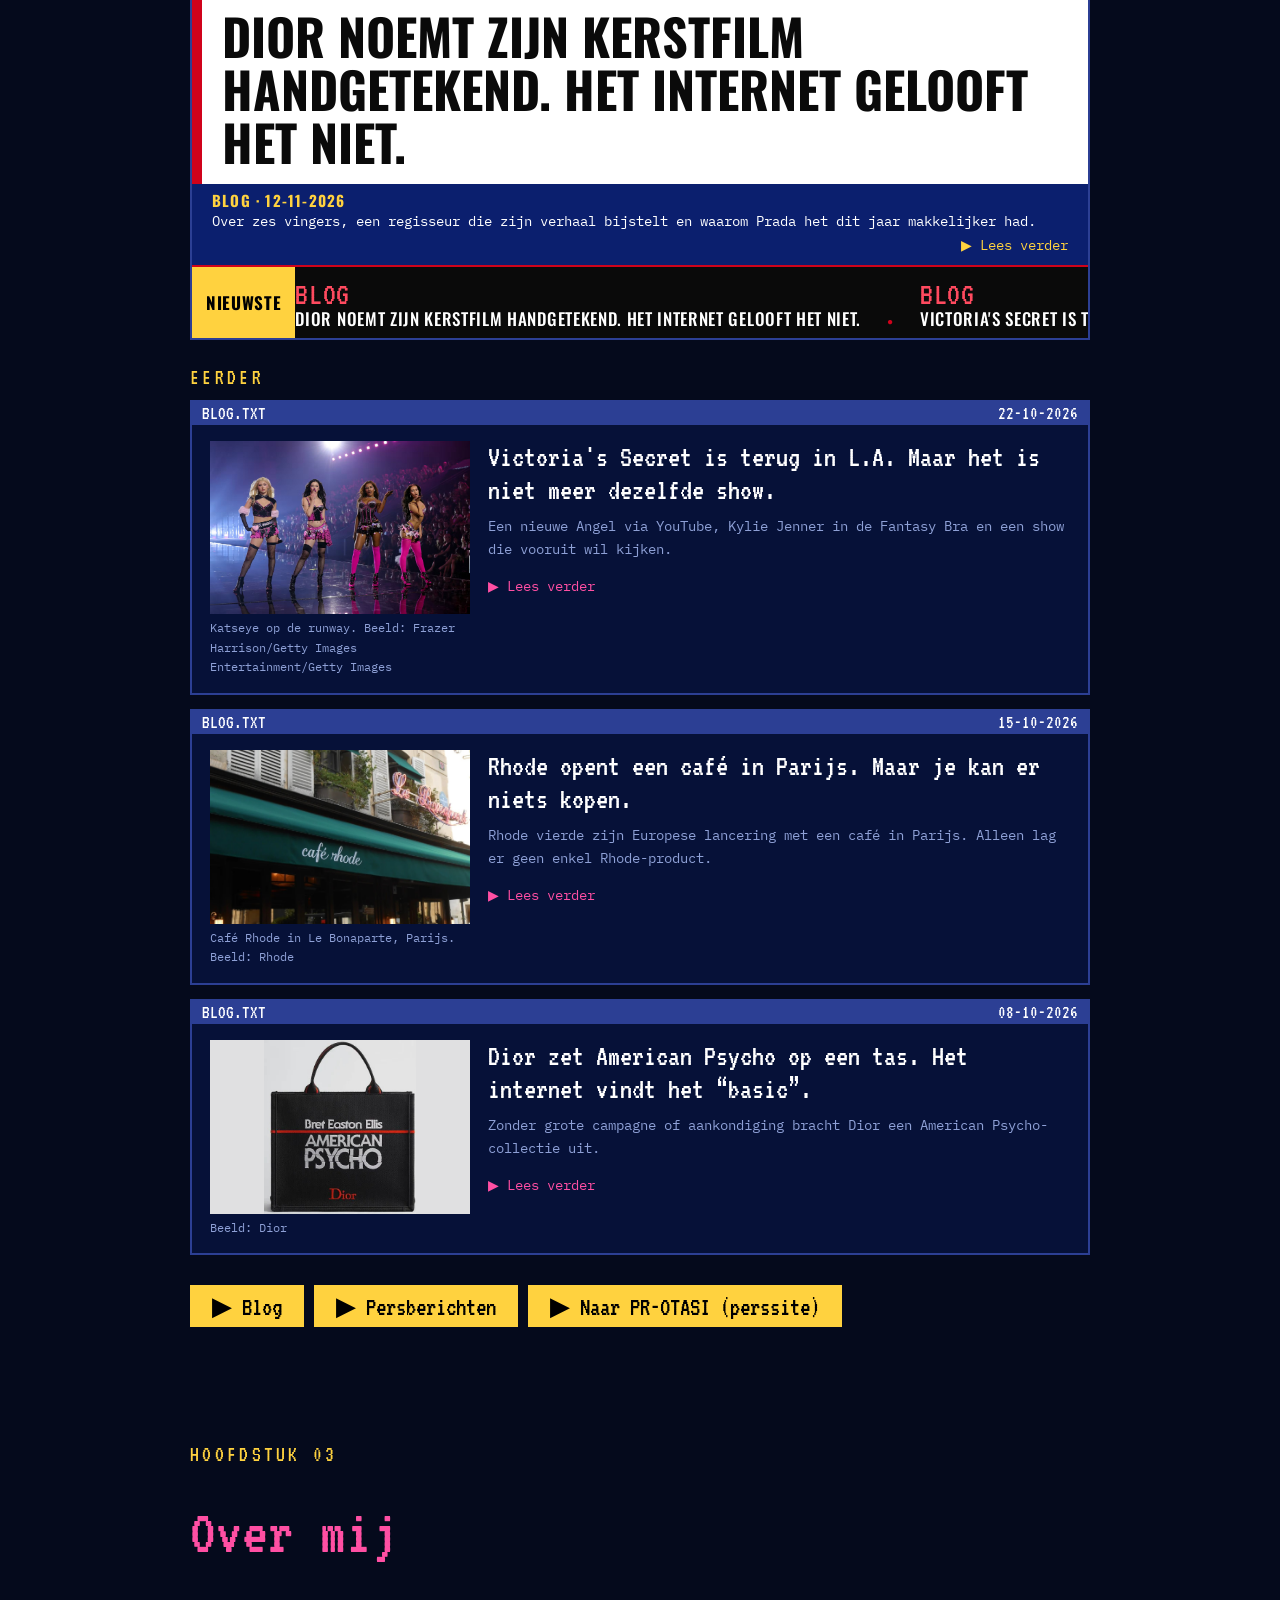
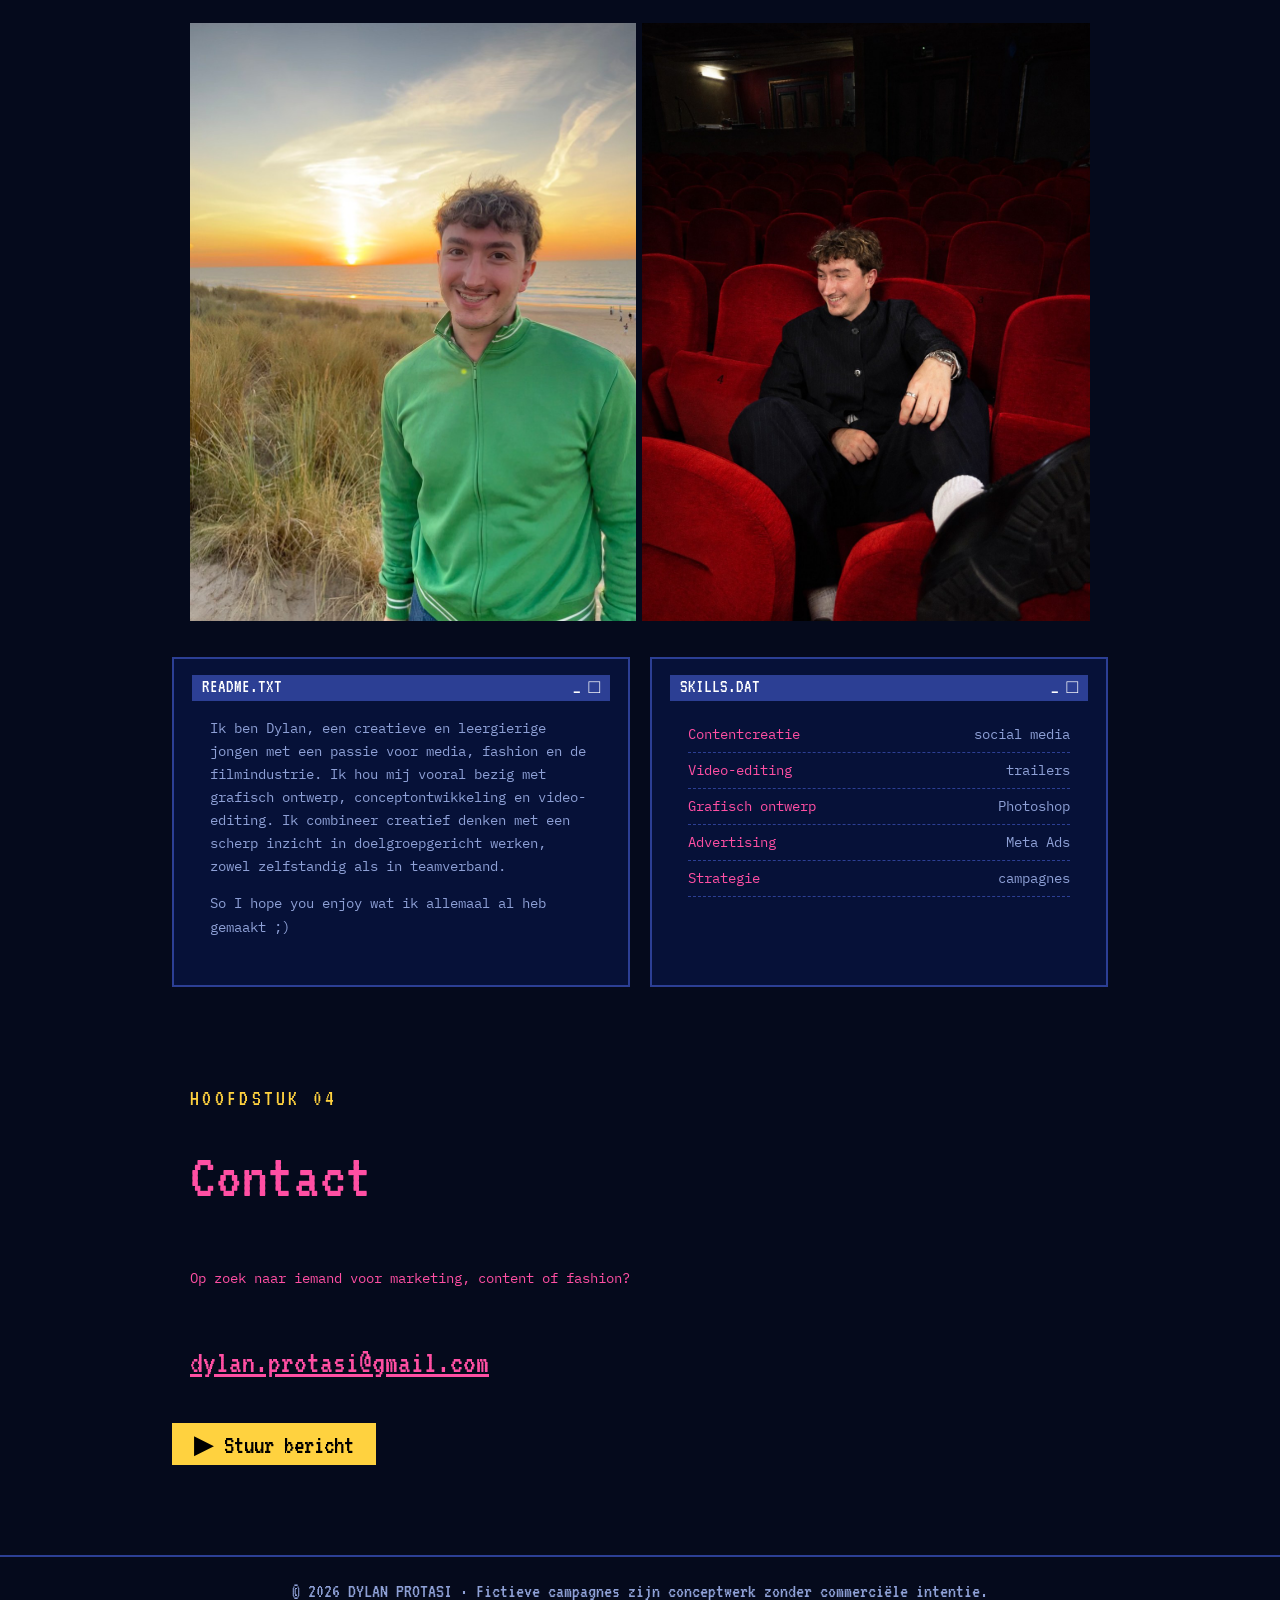
==== commit bae205a2: "Original site: modern scroll-driven motion (smooth reveals, parallax, cursor, panel page transition)" ====
--- a/index.html
+++ b/index.html
@@ -774,73 +774,95 @@
 
 </script>
 <style id="anim-css">
-/* extra animaties */
+/* moderne animaties */
+:root{--ez:cubic-bezier(.16,.84,.24,1)}
 .rv{opacity:0}
-.rv.in{opacity:1;animation:rvIn .75s var(--d,0s) backwards}
-@keyframes rvIn{0%{opacity:0;transform:translateY(34px);clip-path:inset(0 0 100% 0)}35%{opacity:1;clip-path:inset(0 0 0 0)}45%{opacity:.35}55%{opacity:1}72%{transform:translateY(-3px)}100%{transform:none;clip-path:inset(0 0 0 0)}}
+.rv.in{opacity:1;animation:rvIn 1s var(--d,0s) var(--ez) backwards}
+@keyframes rvIn{0%{opacity:0;transform:translateY(70px);clip-path:inset(0 0 100% 0)}100%{opacity:1;transform:none;clip-path:inset(0 0 -20% 0)}}
+h2.rv.in{animation-name:rvH;animation-duration:1.1s}
+@keyframes rvH{0%{opacity:0;transform:translateY(60%);clip-path:inset(0 0 100% 0)}100%{opacity:1;transform:none;clip-path:inset(0 0 -20% 0)}}
 .ch.rv.in{animation-name:rvCh}
-@keyframes rvCh{0%{opacity:0;transform:translateX(-24px);letter-spacing:.6em}100%{opacity:1;transform:none;letter-spacing:.15em}}
-.chips i{transition:transform .2s,background .2s,color .2s}
-.rv.in .chips i{animation:chipPop .5s backwards;animation-delay:calc(var(--d,0s) + .35s + var(--i,0)*.08s)}
-@keyframes chipPop{0%{opacity:0;transform:scale(.4) rotate(-6deg)}70%{transform:scale(1.12)}100%{opacity:1;transform:none}}
-.pc:hover .chips i{transform:translateY(-2px)}
-.pc:hover .chips i:nth-child(odd){transform:translateY(-2px) rotate(-2deg)}
-.pc:hover .chips i:nth-child(even){transform:translateY(-2px) rotate(2deg)}
-.pc .bar span:first-child:after{content:"_";opacity:0}
-.pc:hover .bar span:first-child:after{animation:bl .7s steps(2) infinite;opacity:1}
-.pc .go{transition:letter-spacing .25s,transform .25s}
-.pc:hover .go{letter-spacing:.14em;transform:translateX(6px)}
-.pc:hover .bnr img{transform:scale(1.08);filter:contrast(1.08) saturate(1.15)}
+@keyframes rvCh{0%{opacity:0;transform:translateX(-30px);letter-spacing:.5em}100%{opacity:1;transform:none;letter-spacing:.15em}}
 .bnr{position:relative}
-.bnr:after{content:"";position:absolute;inset:0;pointer-events:none;background:repeating-linear-gradient(0deg,rgba(0,0,0,.18) 0 1px,transparent 1px 3px);opacity:0;transition:opacity .3s}
-.pc:hover .bnr:after{opacity:1}
-.pc:hover .bnr:before{content:"";position:absolute;left:0;right:0;height:22%;top:-25%;z-index:2;pointer-events:none;background:linear-gradient(transparent,rgba(255,255,255,.22),transparent);animation:sweepY 1.1s linear infinite}
-@keyframes sweepY{to{top:110%}}
-#menu:before{content:"";position:absolute;inset:0;pointer-events:none;z-index:0;background:radial-gradient(420px circle at var(--mx,70%) var(--my,35%),rgba(130,170,255,.16),transparent 62%)}
-.crt{position:absolute;left:0;right:0;top:-12vh;height:12vh;pointer-events:none;z-index:1;background:linear-gradient(transparent,rgba(160,190,255,.09),transparent);animation:crtS 7s linear infinite}
+.bnr img{scale:1.16;translate:var(--tx,0px) calc(var(--ty,0px) + var(--py,0px));transition:transform .9s var(--ez),filter .5s}
+.rv:not(.in) .bnr img{scale:1.5}
+.rv.in .bnr img{animation:imgIn 1.4s var(--d,0s) var(--ez) backwards}
+@keyframes imgIn{0%{scale:1.5}100%{scale:1.16}}
+.pc:hover .bnr img{transform:scale(1.06);filter:saturate(1.15) contrast(1.05)}
+.rv.in .chips i{animation:chipIn .7s var(--ez) backwards;animation-delay:calc(var(--d,0s) + .4s + var(--i,0)*.07s)}
+@keyframes chipIn{0%{opacity:0;transform:translateY(14px)}100%{opacity:1;transform:none}}
+.chips i{transition:background .25s,color .25s,transform .3s var(--ez)}
+.pc:hover .chips i{transform:translateY(-3px)}
+.pc .go{transition:transform .4s var(--ez),letter-spacing .4s var(--ez)}
+.pc:hover .go{letter-spacing:.14em;transform:translateX(8px)}
+a.win{transition:border-color .15s,transform .5s var(--ez),box-shadow .3s}
+#menu:before{content:"";position:absolute;inset:0;pointer-events:none;z-index:0;background:radial-gradient(520px circle at var(--mx,70%) var(--my,35%),rgba(130,170,255,.16),transparent 62%)}
+.crt{position:absolute;left:0;right:0;top:-12vh;height:12vh;pointer-events:none;z-index:1;background:linear-gradient(transparent,rgba(160,190,255,.07),transparent);animation:crtS 9s linear infinite}
 @keyframes crtS{to{top:112vh}}
-#items li{opacity:0;transform:translateX(-30px)}
-#home.go #items li{animation:liIn .5s backwards;opacity:1;transform:none}
-#home.go #items li:nth-child(1){animation-delay:.15s}#home.go #items li:nth-child(2){animation-delay:.3s}#home.go #items li:nth-child(3){animation-delay:.45s}#home.go #items li:nth-child(4){animation-delay:.6s}#home.go #items li:nth-child(5){animation-delay:.75s}#home.go #items li:nth-child(6){animation-delay:.9s}
-@keyframes liIn{0%{opacity:0;transform:translateX(-30px)}60%{opacity:1;transform:translateX(6px)}100%{transform:none}}
-#home.go h1{animation:h1In .9s backwards}
-@keyframes h1In{0%{opacity:0;transform:scale(1.06);filter:blur(8px)}30%{opacity:1}40%{opacity:.4}50%{opacity:1}100%{filter:none;transform:none}}
-h1.gl{animation:glt .32s steps(2) 1}
-@keyframes glt{0%{text-shadow:-6px 0 #ff2d6f,6px 0 #2de2ff;transform:translateX(-3px)}25%{text-shadow:5px 0 #ff2d6f,-5px 0 #2de2ff;transform:translateX(4px) skewX(-4deg)}50%{text-shadow:-3px 2px #ff2d6f,3px -2px #2de2ff;transform:none}75%{text-shadow:4px 0 #ff2d6f,-4px 0 #2de2ff;transform:translateX(-2px)}100%{transform:none}}
-.items a{transition:transform .15s,color .15s,background .15s}.items a:hover{transform:translateX(8px)}
-.items a:hover:before{animation:arr .5s steps(2) infinite}@keyframes arr{50%{transform:translateX(4px)}}
-.logo{will-change:transform}
-#pgb{position:fixed;left:0;top:0;height:4px;width:100%;z-index:30;background:var(--pink);transform-origin:0 50%;transform:scaleX(0);box-shadow:0 0 10px var(--pink);pointer-events:none}
-#ccf{position:fixed;inset:0;z-index:60;pointer-events:none;opacity:0;background:repeating-linear-gradient(0deg,#fff 0 2px,#111 2px 4px);mix-blend-mode:difference}
-#ccf.on{animation:ccf .32s steps(4)}
-@keyframes ccf{0%{opacity:.85}30%{opacity:.2;background-position:0 7px}60%{opacity:.6}100%{opacity:0}}
-.mq{transition:transform .3s}.mq:hover .mqt{animation-play-state:paused}
-@media(prefers-reduced-motion:reduce){.rv{opacity:1}.rv.in,.pc:hover .bnr:before,.crt,#home.go h1,#home.go #items li,h1.gl{animation:none!important}#items li{opacity:1;transform:none}}
+#items li{opacity:0}
+#home.go #items li{opacity:1;animation:liIn .9s var(--ez) backwards}
+#home.go #items li:nth-child(1){animation-delay:.35s}#home.go #items li:nth-child(2){animation-delay:.43s}#home.go #items li:nth-child(3){animation-delay:.51s}#home.go #items li:nth-child(4){animation-delay:.59s}#home.go #items li:nth-child(5){animation-delay:.67s}#home.go #items li:nth-child(6){animation-delay:.75s}
+@keyframes liIn{0%{opacity:0;transform:translateY(40px);clip-path:inset(0 0 100% 0)}100%{opacity:1;transform:none;clip-path:inset(0 0 -20% 0)}}
+#home.go h1{animation:h1In 1.3s var(--ez) backwards}
+@keyframes h1In{0%{opacity:0;transform:translateY(60px);clip-path:inset(0 0 100% 0);letter-spacing:.18em}100%{opacity:1;transform:none;clip-path:inset(0 0 -20% 0)}}
+#home.go .sub{animation:liIn 1s .25s var(--ez) backwards}
+#home.go .tv{animation:tvIn 1.4s .2s var(--ez) backwards}
+@keyframes tvIn{0%{opacity:0;transform:translateX(80px) scale(.9)}100%{opacity:1;transform:none}}
+h1,.tv{will-change:translate}
+.items a{transition:transform .35s var(--ez),color .15s,background .15s}.items a:hover{transform:translateX(12px)}
+#pgb{position:fixed;left:0;top:0;height:4px;width:100%;z-index:30;background:var(--pink);transform-origin:0 50%;transform:scaleX(0);pointer-events:none}
+/* paginawissel */
+#wp{position:fixed;inset:0;z-index:60;pointer-events:none;display:grid;grid-template-rows:repeat(4,1fr)}
+#wp i{background:var(--acc,#f7941d);transform:scaleX(0);transform-origin:0 50%}
+#wp i:nth-child(even){background:var(--pink,#ff4f9a);transform-origin:100% 50%}
+#wp.on i{animation:wp .9s var(--ez)}
+#wp.on i:nth-child(2){animation-delay:.05s}#wp.on i:nth-child(3){animation-delay:.1s}#wp.on i:nth-child(4){animation-delay:.15s}
+@keyframes wp{0%{transform:scaleX(0);transform-origin:0 50%}45%{transform:scaleX(1);transform-origin:0 50%}55%{transform:scaleX(1);transform-origin:100% 50%}100%{transform:scaleX(0);transform-origin:100% 50%}}
+/* cursor */
+#cd,#cr{position:fixed;left:0;top:0;z-index:70;pointer-events:none;border-radius:50%;opacity:0;transition:opacity .3s}
+#cd{width:8px;height:8px;margin:-4px 0 0 -4px;background:var(--pink,#ff4f9a)}
+#cr{width:38px;height:38px;margin:-19px 0 0 -19px;border:1.5px solid var(--pink,#ff4f9a);display:flex;align-items:center;justify-content:center;line-height:1;text-align:center;font:15px VT323,monospace;color:#fff;letter-spacing:.1em;transition:width .35s var(--ez),height .35s var(--ez),margin .35s var(--ez),background .3s,opacity .3s}
+#cr.big{width:92px;height:92px;margin:-46px 0 0 -46px;background:var(--pink,#ff4f9a)}
+#cr.sm{width:60px;height:60px;margin:-30px 0 0 -30px}
+body.hc #cd,body.hc #cr{opacity:1}
+.mq{will-change:transform}
+@media(prefers-reduced-motion:reduce){.rv{opacity:1}.rv.in,.crt,#home.go h1,#home.go #items li,#home.go .sub,#home.go .tv,.rv.in .bnr img,.rv.in .chips i{animation:none!important}#items li{opacity:1}#cd,#cr{display:none}}
 </style>
-<div id="pgb"></div><div id="ccf"></div>
+<div id="pgb"></div><div id="wp"><i></i><i></i><i></i><i></i></div><div id="cd"></div><div id="cr"></div>
 <script>
 (function(){
 var hm=document.getElementById('home'),menu=document.getElementById('menu'),boot=document.getElementById('boot');if(!hm||!menu)return;
 var rm=matchMedia('(prefers-reduced-motion:reduce)').matches;
-// CRT sweep
 var c=document.createElement('div');c.className='crt';menu.appendChild(c);
-// start menu intro when boot disappears
 function go(){hm.classList.add('go')}
 if(!boot||boot.classList.contains('off')||getComputedStyle(boot).display==='none'){go()}else{var mo=new MutationObserver(function(){if(boot.classList.contains('off')||getComputedStyle(boot).display==='none'){go();mo.disconnect()}});mo.observe(boot,{attributes:true,attributeFilter:['class','style']})}
-// spotlight
 menu.addEventListener('mousemove',function(e){var r=menu.getBoundingClientRect();menu.style.setProperty('--mx',(e.clientX-r.left)+'px');menu.style.setProperty('--my',(e.clientY-r.top)+'px')});
-// h1 glitch
-var h1=menu.querySelector('h1');setInterval(function(){if(!h1||rm)return;h1.classList.add('gl');setTimeout(function(){h1.classList.remove('gl')},340)},5200);
-// scroll reveal
-var T=[];document.querySelectorAll('#home .w > .ch, #home .w section > *').forEach(function(e){if(e.classList.contains('grid')||e.classList.contains('stats')||e.classList.contains('two')){Array.prototype.forEach.call(e.children,function(k,i){k.style.setProperty('--d',((i%3)*.1)+'s');T.push(k)})}else T.push(e)});
+// reveal
+var T=[];document.querySelectorAll('#home .w > .ch, #home .w section > *').forEach(function(e){if(e.classList.contains('grid')||e.classList.contains('stats')||e.classList.contains('two')){Array.prototype.forEach.call(e.children,function(k,i){k.style.setProperty('--d',((i%3)*.12)+'s');T.push(k)})}else T.push(e)});
 T.forEach(function(e){e.classList.add('rv');Array.prototype.forEach.call(e.querySelectorAll('.chips i'),function(x,i){x.style.setProperty('--i',i)})});
-var CH='ABCDEFGHIJKLMNOPQRSTUVWXYZ#%&/<>';function scr(e){var n=e.firstChild;if(!n||n.nodeType!==3||e._s)return;e._s=1;var t=n.nodeValue,f=0,iv=setInterval(function(){f++;var o='';for(var i=0;i<t.length;i++)o+=(t[i]===' '||i<f*1.2)?t[i]:CH[Math.floor(Math.random()*CH.length)];n.nodeValue=o;if(f*1.2>=t.length){n.nodeValue=t;clearInterval(iv)}},38)}
-var io=new IntersectionObserver(function(es){es.forEach(function(x){if(x.isIntersecting){var e=x.target;e.classList.add('in');io.unobserve(e);if(e.tagName==='H2'&&!rm)scr(e)}})},{threshold:.12,rootMargin:'0px 0px -6% 0px'});
+var CH='ABCDEFGHIJKLMNOPQRSTUVWXYZ#%&/<>';function scr(e){var n=e.firstChild;if(!n||n.nodeType!==3||e._s)return;e._s=1;var t=n.nodeValue,f=0,iv=setInterval(function(){f++;var o='';for(var i=0;i<t.length;i++)o+=(t[i]===' '||i<f*1.6)?t[i]:CH[Math.floor(Math.random()*CH.length)];n.nodeValue=o;if(f*1.6>=t.length){n.nodeValue=t;clearInterval(iv)}},34)}
+var io=new IntersectionObserver(function(es){es.forEach(function(x){if(x.isIntersecting){var e=x.target;e.classList.add('in');io.unobserve(e);if((e.tagName==='H2'||e.classList.contains('ch'))&&!rm)scr(e)}})},{threshold:.1,rootMargin:'0px 0px -6% 0px'});
 if(rm){T.forEach(function(e){e.classList.add('in')})}else T.forEach(function(e){io.observe(e)});
-// progress bar
-var pb=document.getElementById('pgb');function sp(){var h=hm.offsetParent!==null||hm.offsetHeight>0;var m=document.documentElement.scrollHeight-innerHeight;pb.style.transform='scaleX('+(h&&m>0?Math.min(1,scrollY/m):0)+')'}addEventListener('scroll',sp,{passive:true});sp();
-// channel change flash on route change
-var cf=document.getElementById('ccf');addEventListener('hashchange',function(){if(rm)return;cf.classList.remove('on');void cf.offsetWidth;cf.classList.add('on')});
+// scroll-gestuurd: parallax + marquee-skew + voortgang
+var h1=menu.querySelector('h1'),tv=document.getElementById('tv'),pb=document.getElementById('pgb'),mq=document.querySelector('.mq'),imgs=[].slice.call(document.querySelectorAll('#home .pc .bnr img')),ly=scrollY,sk=0,tick=false;
+function frame(){tick=false;var y=scrollY,v=y-ly;ly=y;var vis=hm.offsetHeight>0;
+var m=document.documentElement.scrollHeight-innerHeight;pb.style.transform='scaleX('+(vis&&m>0?Math.min(1,y/m):0)+')';
+if(!vis||rm)return;
+var k=Math.min(1,y/innerHeight);if(y<innerHeight*1.2){if(h1)h1.style.translate='0 '+(y*.28)+'px';if(tv)tv.style.translate='0 '+(y*-.12)+'px'}
+sk+=((Math.max(-8,Math.min(8,v))*-.35)-sk)*.2;if(mq)mq.style.transform='skewX('+sk.toFixed(2)+'deg)';
+var vh=innerHeight;imgs.forEach(function(im){var r=im.parentNode.getBoundingClientRect();if(r.bottom<-50||r.top>vh+50)return;var p=(r.top+r.height/2-vh/2)/vh;im.style.setProperty('--py',(p*-26).toFixed(1)+'px')});
+if(Math.abs(v)>.3||Math.abs(sk)>.05)req()}
+function req(){if(!tick){tick=true;requestAnimationFrame(frame)}}
+addEventListener('scroll',req,{passive:true});addEventListener('resize',req);req();
+// muis-parallax in kaarten
+imgs.forEach(function(im){var pc=im.closest('.pc');if(!pc||rm)return;pc.addEventListener('mousemove',function(e){var r=pc.getBoundingClientRect();im.style.setProperty('--tx',(((e.clientX-r.left)/r.width-.5)*-22).toFixed(1)+'px');im.style.setProperty('--ty',(((e.clientY-r.top)/r.height-.5)*-14).toFixed(1)+'px')});pc.addEventListener('mouseleave',function(){im.style.setProperty('--tx','0px');im.style.setProperty('--ty','0px')})});
+// cursor
+if(matchMedia('(hover:hover) and (pointer:fine)').matches&&!rm){var cd=document.getElementById('cd'),cr=document.getElementById('cr'),mx=0,my=0,rx=0,ry=0,on=false;
+addEventListener('mousemove',function(e){mx=e.clientX;my=e.clientY;if(!on){on=true;rx=mx;ry=my;document.body.classList.add('hc');loop()}cd.style.transform='translate('+mx+'px,'+my+'px)';var t=e.target.closest&&e.target.closest('a,button,.pc,#boot');var pc=e.target.closest&&e.target.closest('.pc');cr.classList.toggle('big',!!pc);cr.classList.toggle('sm',!!t&&!pc);cr.textContent=pc?'BEKIJK':''});
+document.addEventListener('mouseleave',function(){document.body.classList.remove('hc');on=false});
+function loop(){if(!on)return;rx+=(mx-rx)*.16;ry+=(my-ry)*.16;cr.style.transform='translate('+rx+'px,'+ry+'px)';requestAnimationFrame(loop)}}
+// paginawissel bij route
+var wp=document.getElementById('wp');addEventListener('hashchange',function(){if(rm)return;wp.classList.remove('on');void wp.offsetWidth;wp.classList.add('on')});
 })();
 </script>
 <script src="i18n.js"></script>
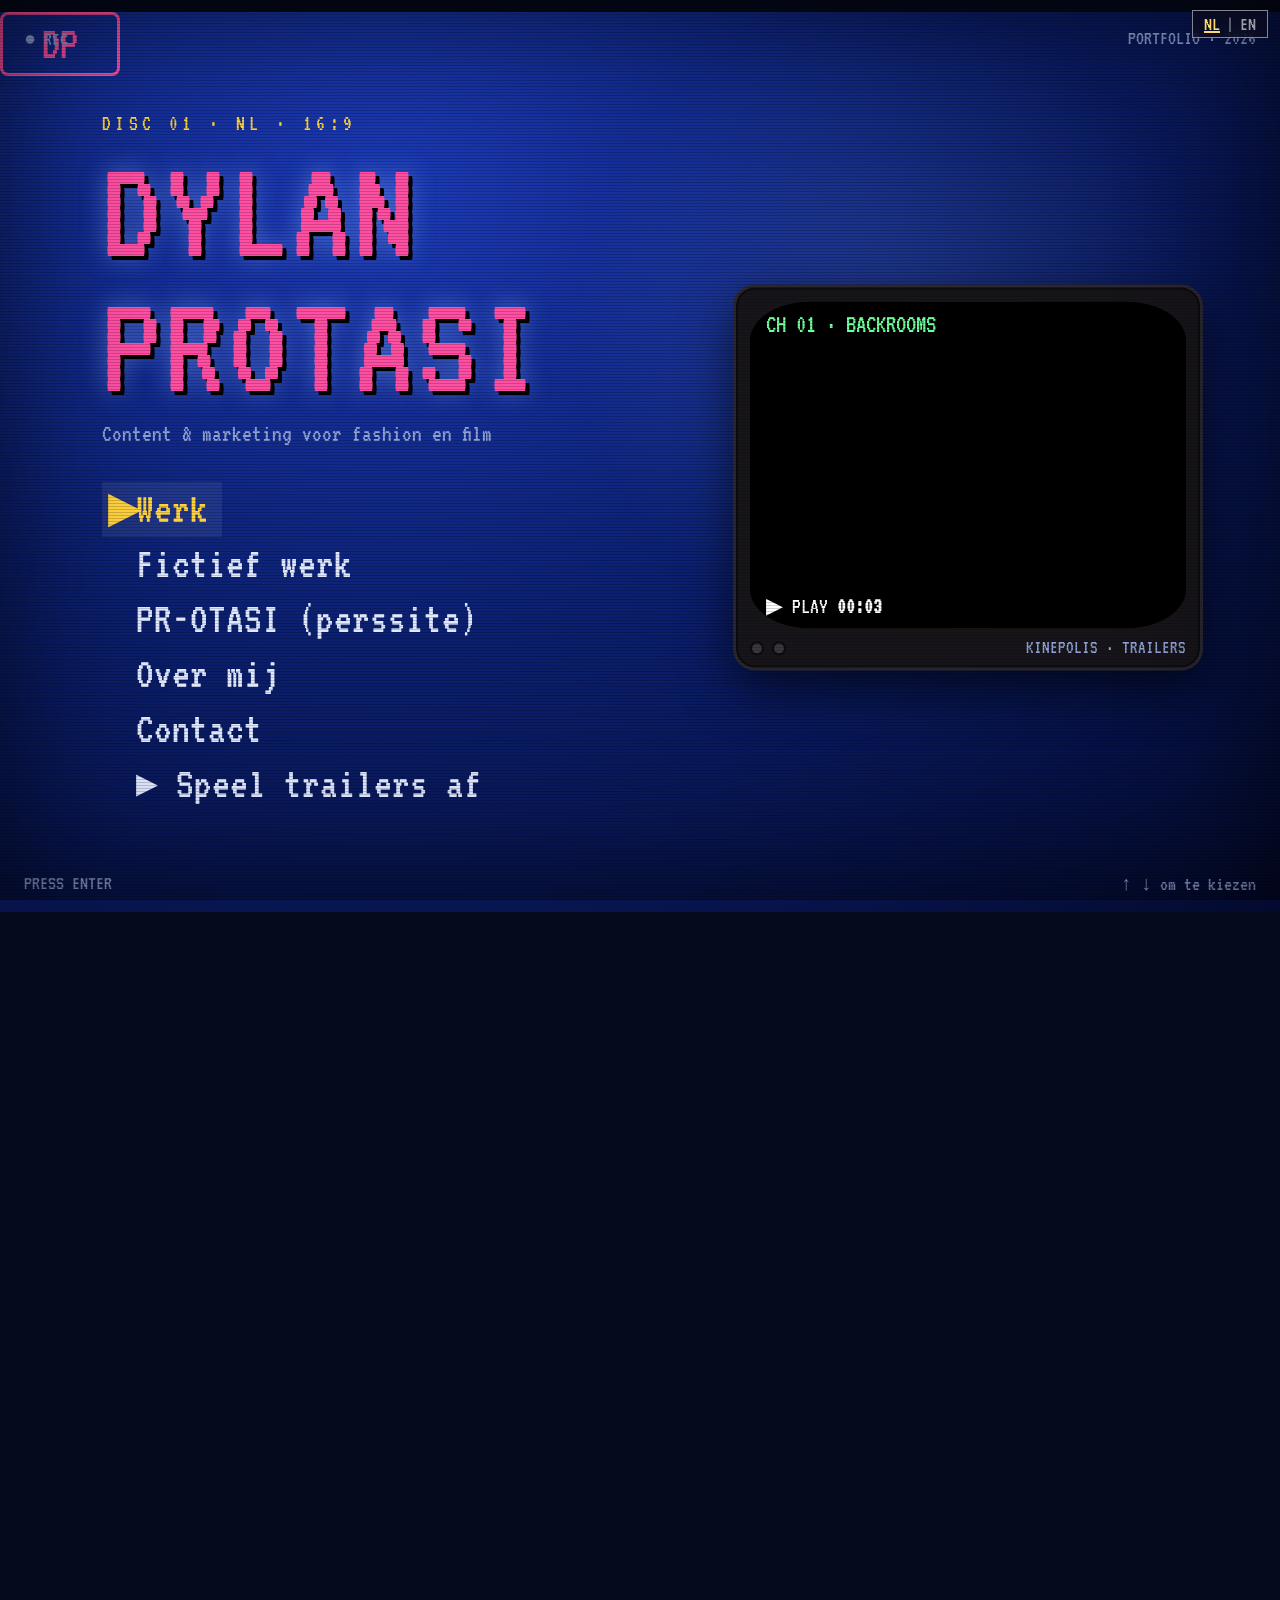
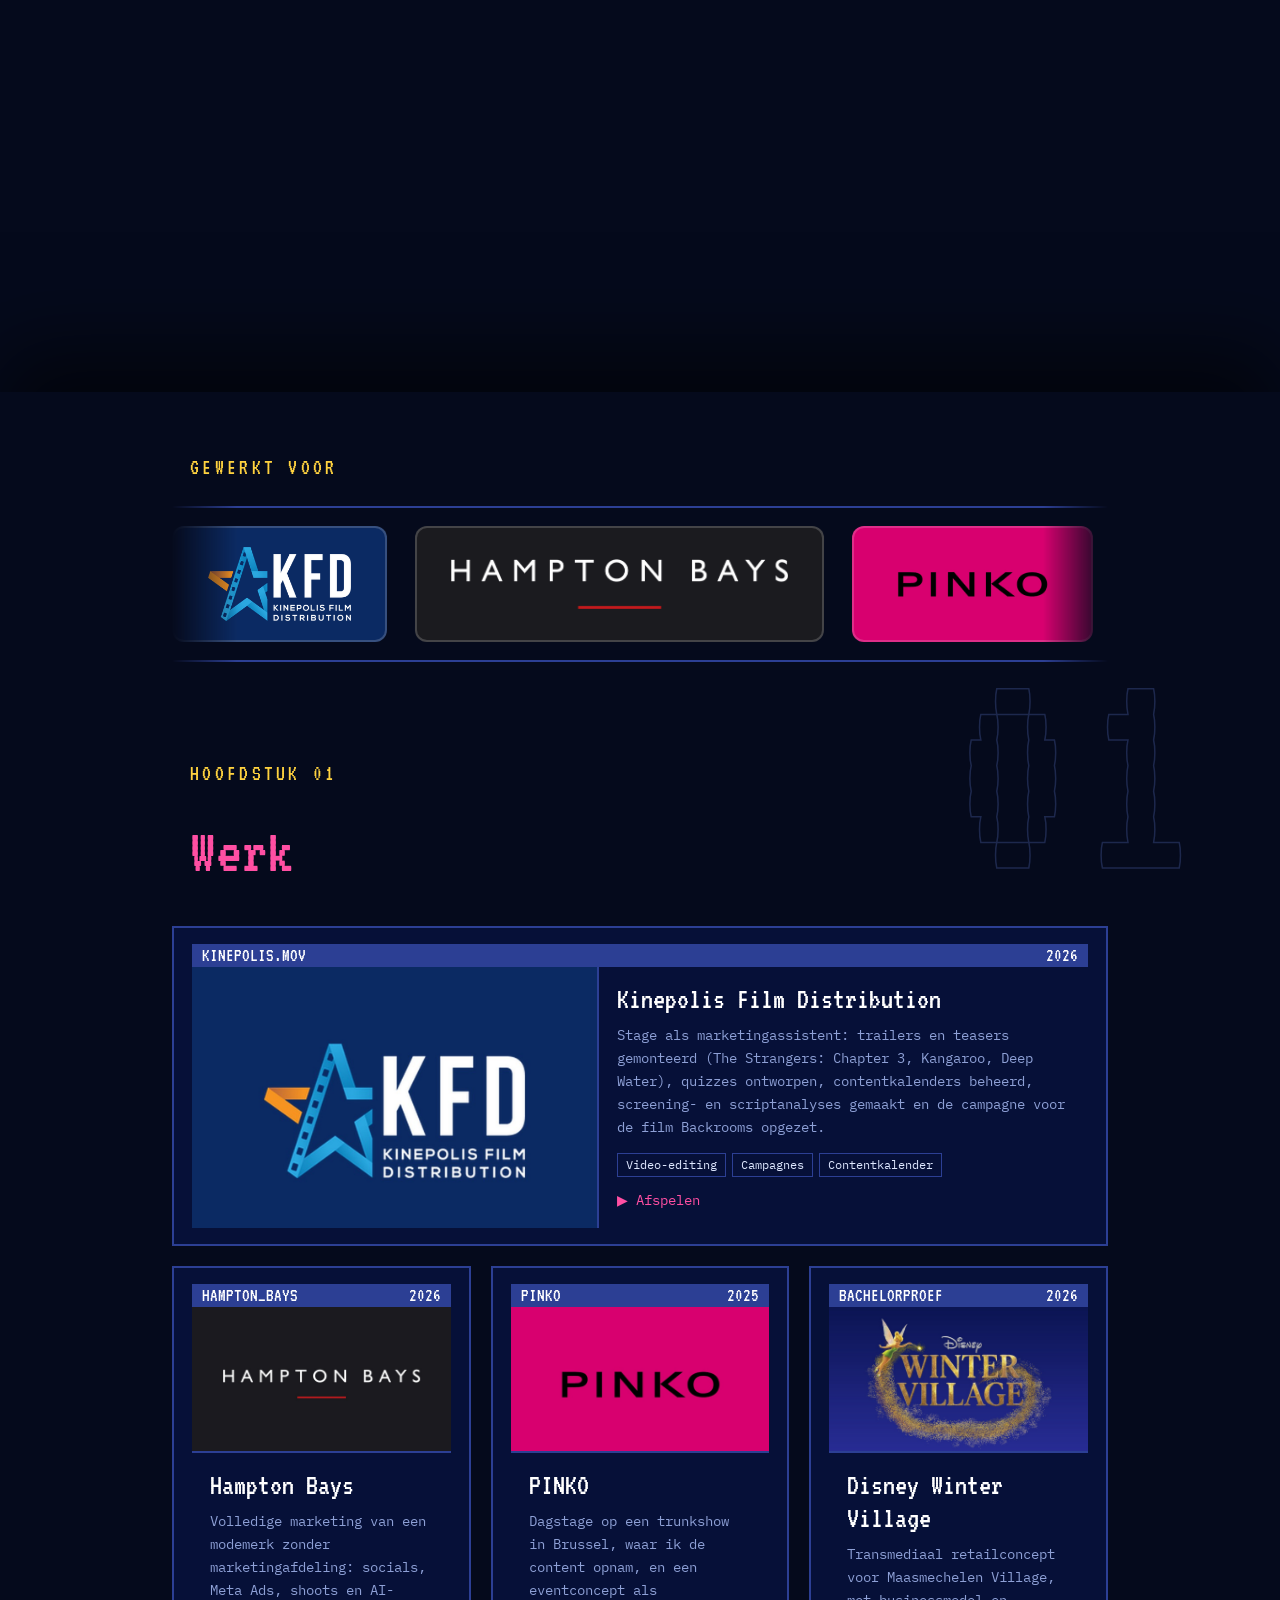
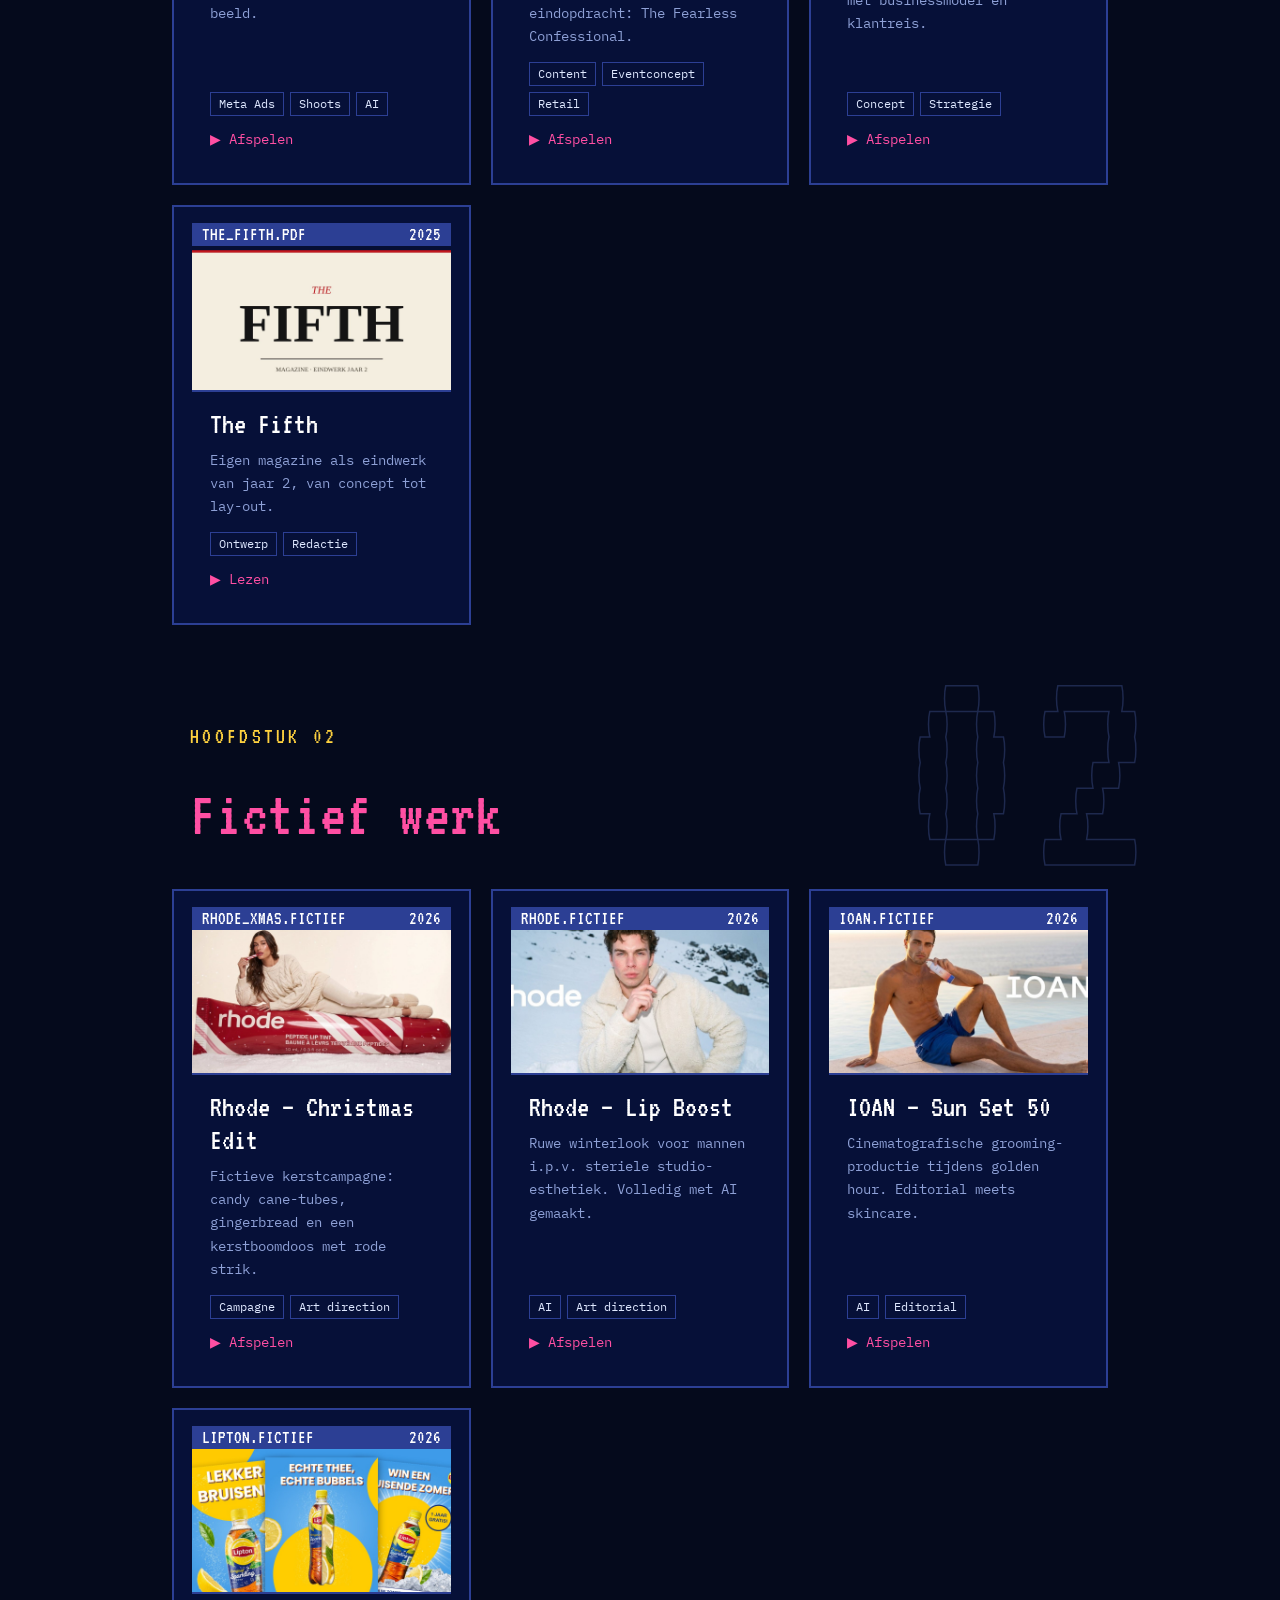
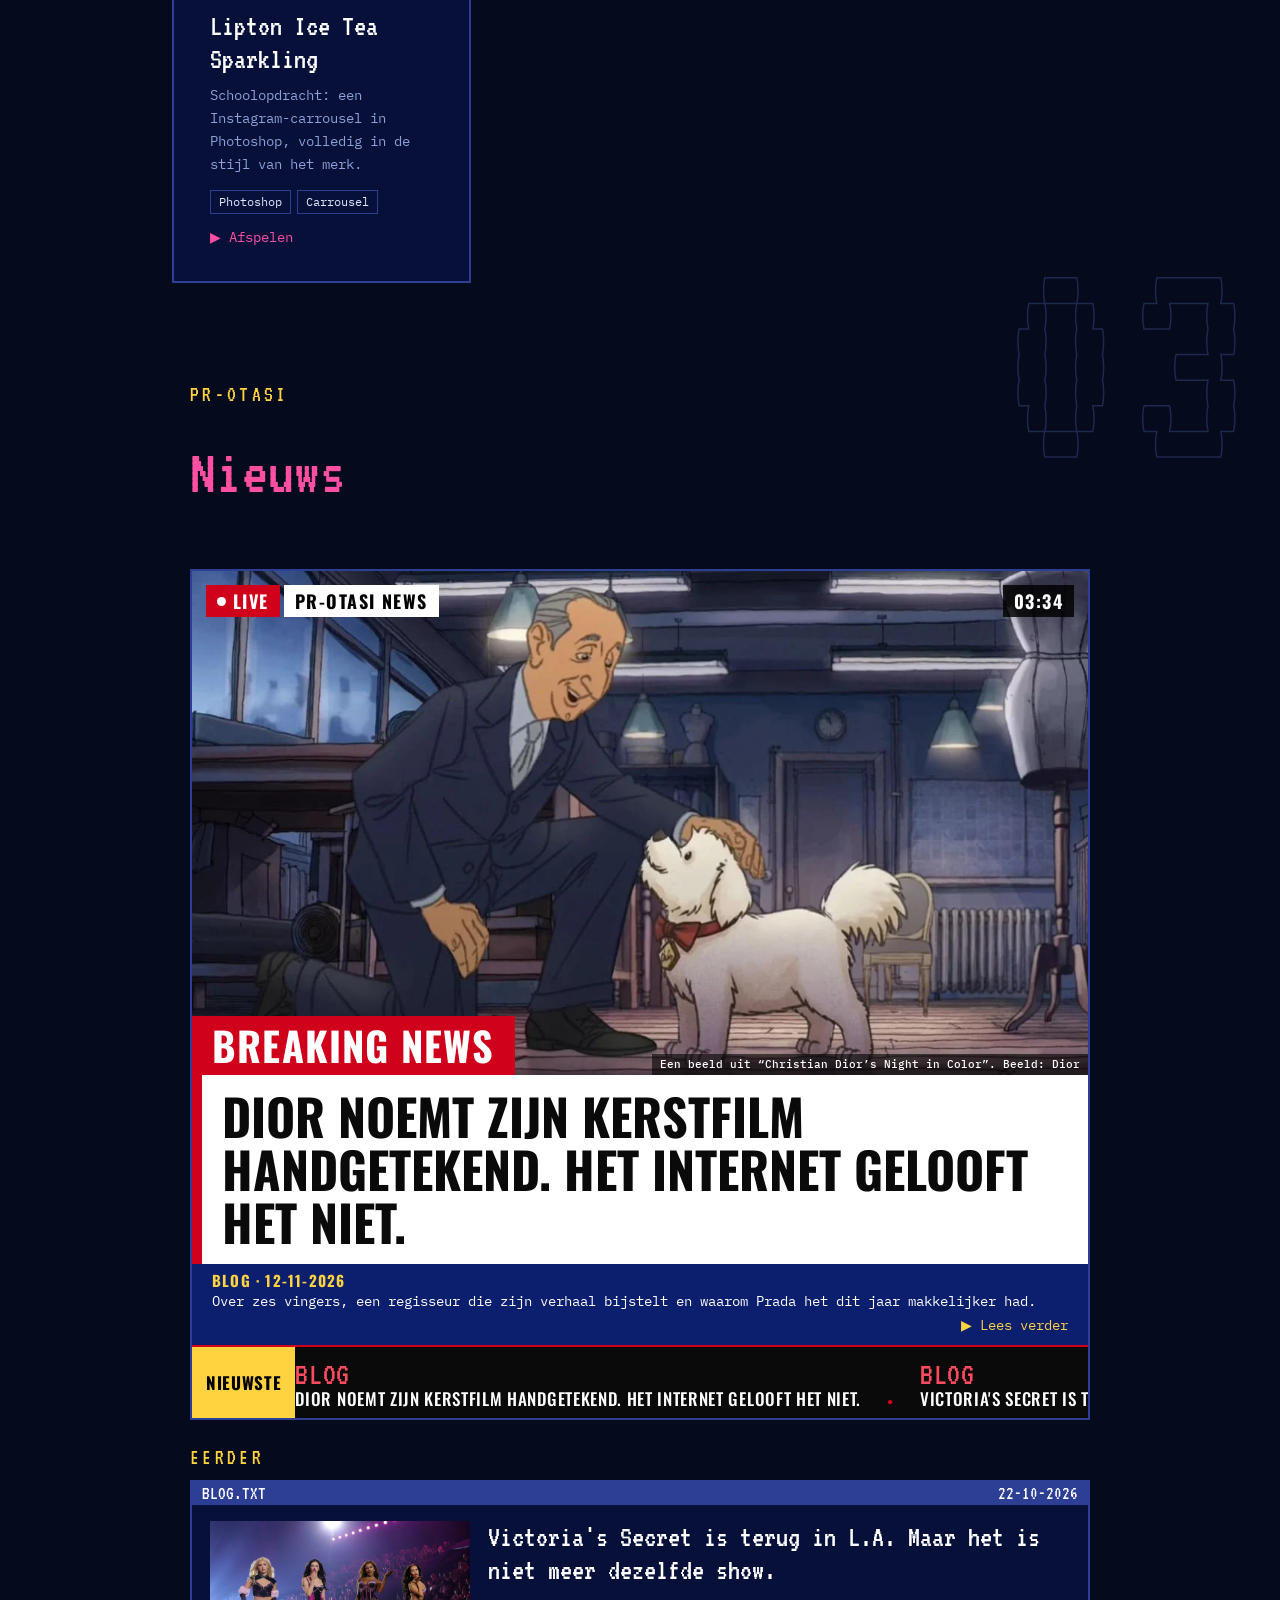
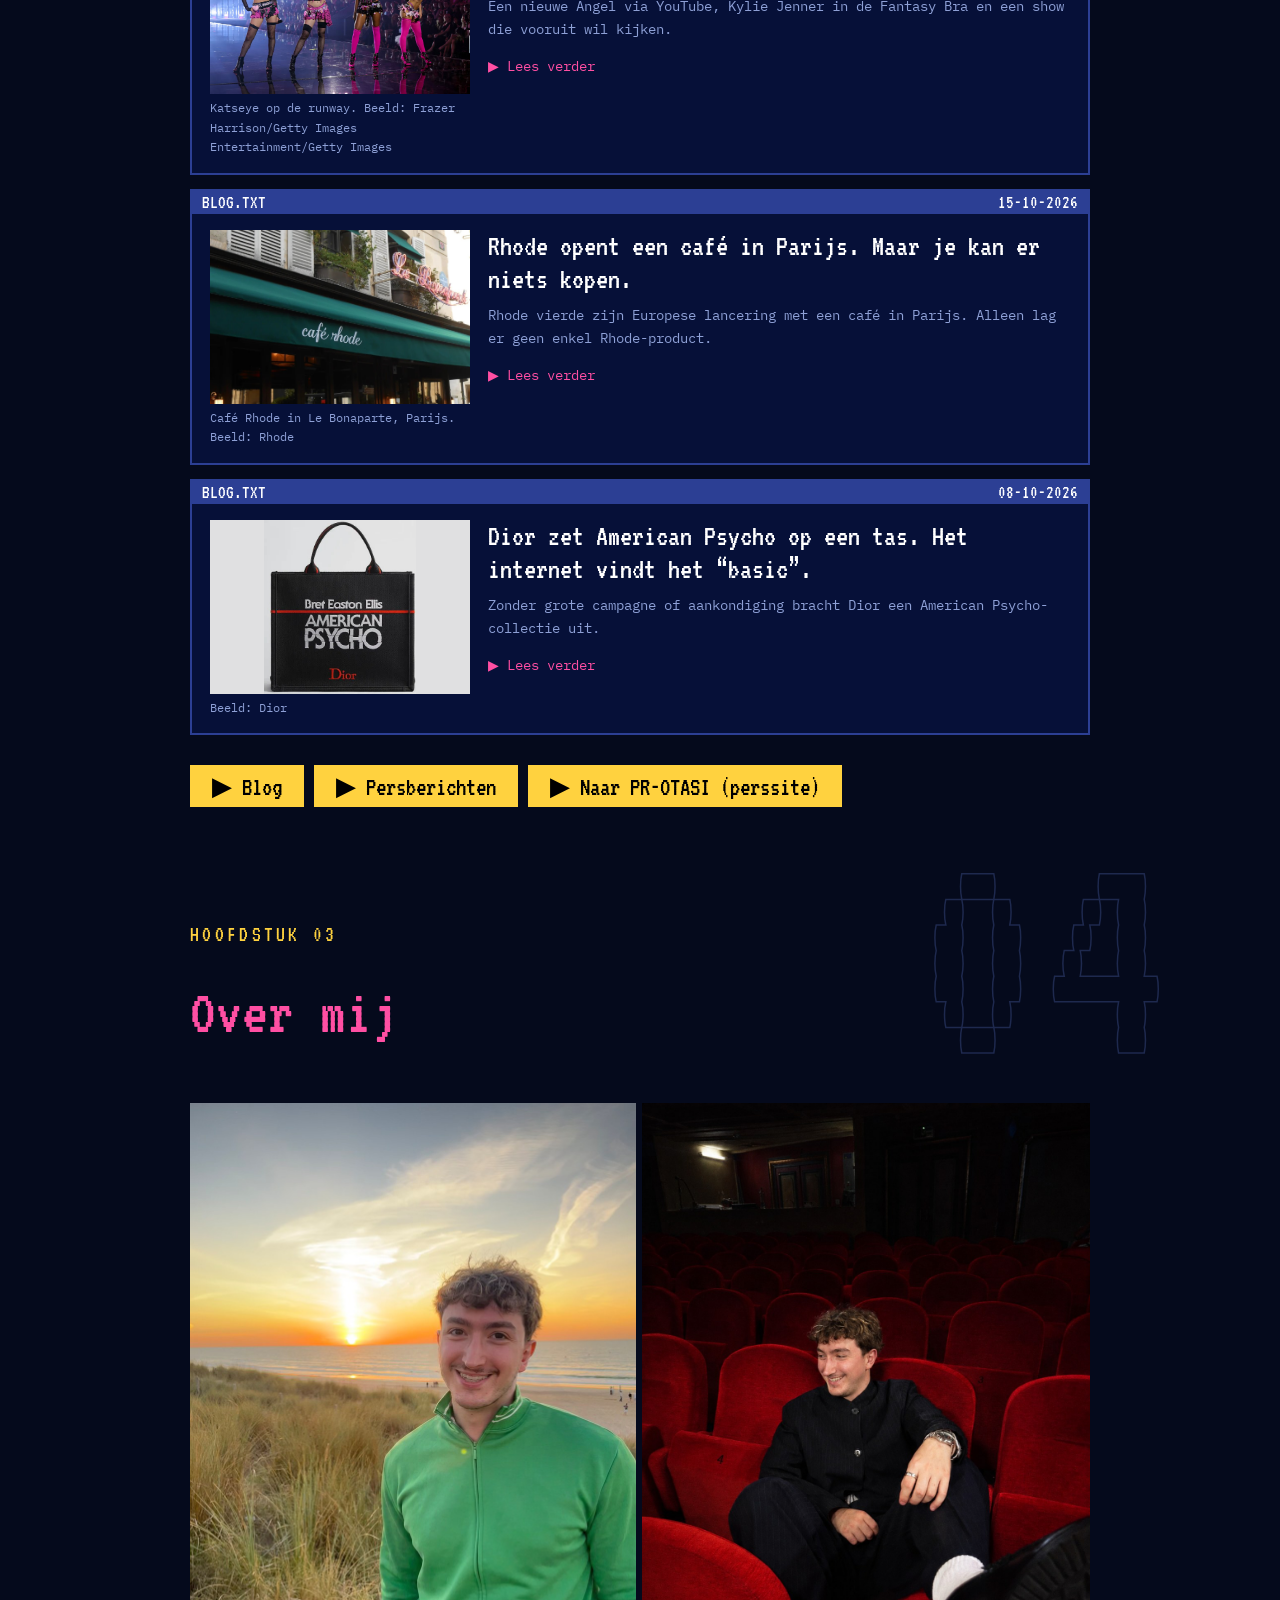
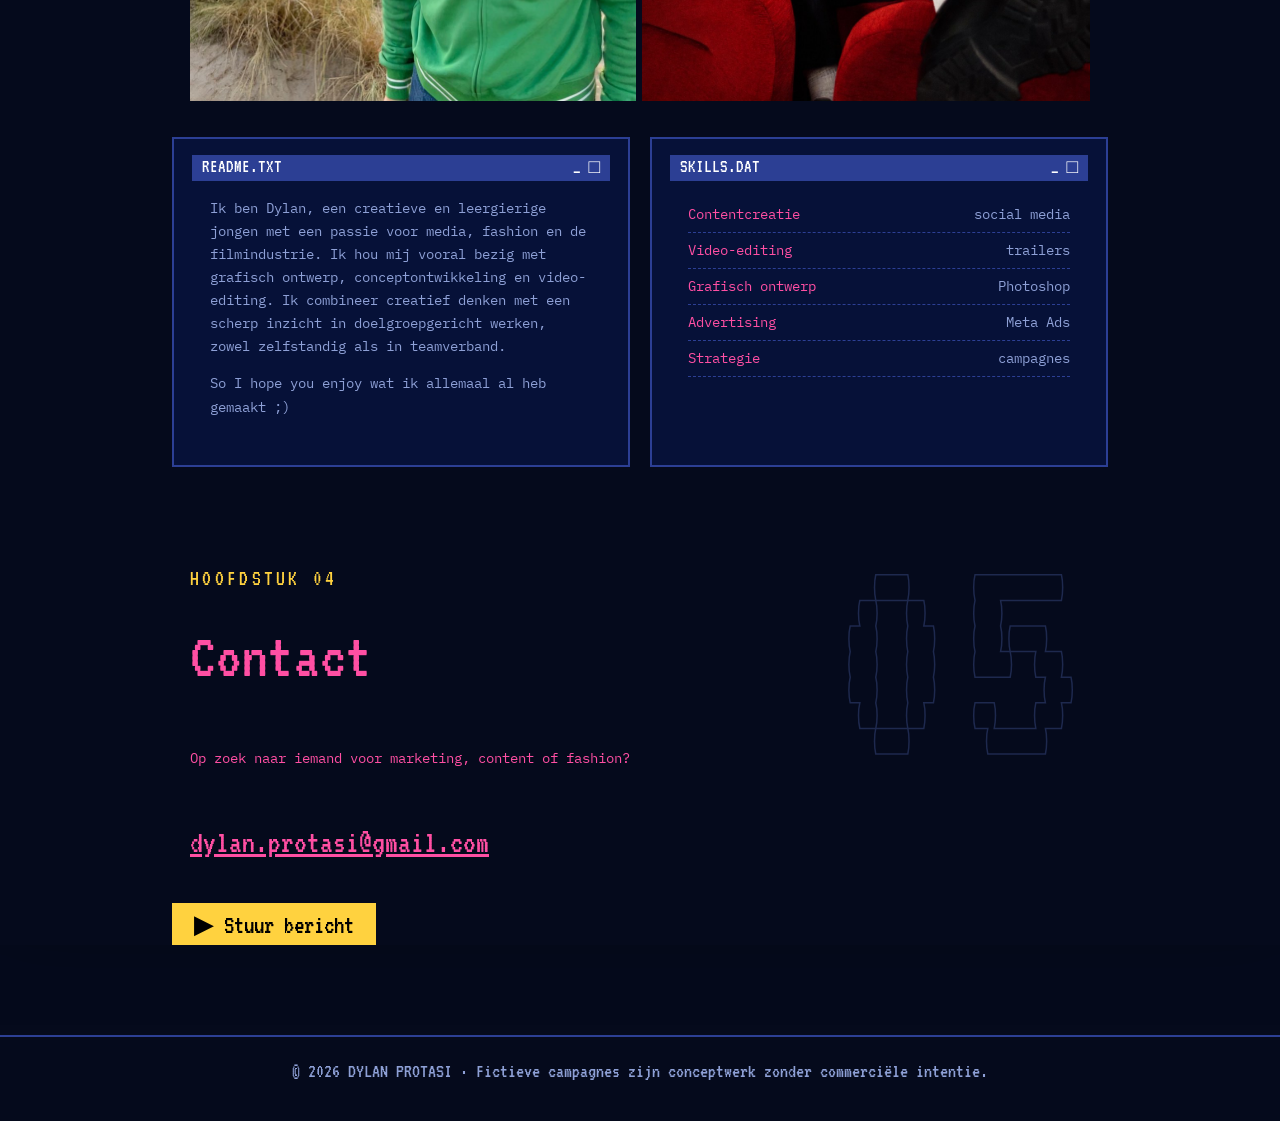
==== commit 34762296: "Original site: pinned hero with TV zoom-to-fullscreen, content slides over, 3D tilt+glare cards, gho" ====
--- a/index.html
+++ b/index.html
@@ -810,25 +810,34 @@
 @keyframes tvIn{0%{opacity:0;transform:translateX(80px) scale(.9)}100%{opacity:1;transform:none}}
 h1,.tv{will-change:translate}
 .items a{transition:transform .35s var(--ez),color .15s,background .15s}.items a:hover{transform:translateX(12px)}
-#pgb{position:fixed;left:0;top:0;height:4px;width:100%;z-index:30;background:var(--pink);transform-origin:0 50%;transform:scaleX(0);pointer-events:none}
+
+/* wow: vastgepinde hero + zoom, tilt, spooknummers */
+#menu{position:sticky;top:0}
+#wrap{position:relative;z-index:2;background:var(--bg);overflow-x:clip;box-shadow:0 -40px 80px rgba(0,0,0,.6)}
+#hz{height:120vh;pointer-events:none}
+#menu>*:not(.tv):not(.crt):not(.logo){will-change:transform,opacity}
+.tv{transition:none}
+#menu .tv{will-change:transform}
+#menu.zc .scr video{object-fit:cover}#zfade{position:absolute;inset:0;z-index:3;pointer-events:none;background:#000;opacity:0}
+.pc{transform-style:preserve-3d}
+a.pc{transition:border-color .15s,box-shadow .3s,transform .6s var(--ez)}
+a.pc.tl{transition:border-color .15s,box-shadow .3s,transform .12s linear}
+a.pc:hover{transform:perspective(900px) translate3d(-3px,-3px,0) rotateX(var(--rx,0deg)) rotateY(var(--ry,0deg))}
+.bnr .gl{position:absolute;inset:0;pointer-events:none;z-index:3;opacity:0;background:radial-gradient(380px circle at var(--gx,50%) var(--gy,50%),rgba(255,255,255,.28),transparent 55%);mix-blend-mode:soft-light;transition:opacity .3s}
+.pc:hover .bnr .gl{opacity:1}
+.gn{position:absolute;right:-1vw;top:34px;font:400 clamp(140px,26vw,320px)/.8 VT323,monospace;color:transparent;-webkit-text-stroke:1.5px rgba(120,150,255,.22);pointer-events:none;user-select:none;z-index:0;translate:var(--gx2,0px) var(--gy2,0px)}
+section{position:relative}section>*:not(.gn){position:relative;z-index:1}
 /* paginawissel */
 #wp{position:fixed;inset:0;z-index:60;pointer-events:none;display:grid;grid-template-rows:repeat(4,1fr)}
-#wp i{background:var(--acc,#f7941d);transform:scaleX(0);transform-origin:0 50%}
-#wp i:nth-child(even){background:var(--pink,#ff4f9a);transform-origin:100% 50%}
+#wp i{background:#0b1f6e;transform:scaleX(0);transform-origin:0 50%}
+#wp i:nth-child(even){background:#050a1c;box-shadow:0 0 0 2px var(--acc,#ffd23f) inset;transform-origin:100% 50%}
 #wp.on i{animation:wp .9s var(--ez)}
 #wp.on i:nth-child(2){animation-delay:.05s}#wp.on i:nth-child(3){animation-delay:.1s}#wp.on i:nth-child(4){animation-delay:.15s}
 @keyframes wp{0%{transform:scaleX(0);transform-origin:0 50%}45%{transform:scaleX(1);transform-origin:0 50%}55%{transform:scaleX(1);transform-origin:100% 50%}100%{transform:scaleX(0);transform-origin:100% 50%}}
-/* cursor */
-#cd,#cr{position:fixed;left:0;top:0;z-index:70;pointer-events:none;border-radius:50%;opacity:0;transition:opacity .3s}
-#cd{width:8px;height:8px;margin:-4px 0 0 -4px;background:var(--pink,#ff4f9a)}
-#cr{width:38px;height:38px;margin:-19px 0 0 -19px;border:1.5px solid var(--pink,#ff4f9a);display:flex;align-items:center;justify-content:center;line-height:1;text-align:center;font:15px VT323,monospace;color:#fff;letter-spacing:.1em;transition:width .35s var(--ez),height .35s var(--ez),margin .35s var(--ez),background .3s,opacity .3s}
-#cr.big{width:92px;height:92px;margin:-46px 0 0 -46px;background:var(--pink,#ff4f9a)}
-#cr.sm{width:60px;height:60px;margin:-30px 0 0 -30px}
-body.hc #cd,body.hc #cr{opacity:1}
 .mq{will-change:transform}
-@media(prefers-reduced-motion:reduce){.rv{opacity:1}.rv.in,.crt,#home.go h1,#home.go #items li,#home.go .sub,#home.go .tv,.rv.in .bnr img,.rv.in .chips i{animation:none!important}#items li{opacity:1}#cd,#cr{display:none}}
+@media(prefers-reduced-motion:reduce){.rv{opacity:1}.rv.in,.crt,#home.go h1,#home.go #items li,#home.go .sub,#home.go .tv,.rv.in .bnr img,.rv.in .chips i{animation:none!important}#items li{opacity:1}}
 </style>
-<div id="pgb"></div><div id="wp"><i></i><i></i><i></i><i></i></div><div id="cd"></div><div id="cr"></div>
+<div id="wp"><i></i><i></i><i></i><i></i></div>
 <script>
 (function(){
 var hm=document.getElementById('home'),menu=document.getElementById('menu'),boot=document.getElementById('boot');if(!hm||!menu)return;
@@ -837,6 +846,28 @@
 function go(){hm.classList.add('go')}
 if(!boot||boot.classList.contains('off')||getComputedStyle(boot).display==='none'){go()}else{var mo=new MutationObserver(function(){if(boot.classList.contains('off')||getComputedStyle(boot).display==='none'){go();mo.disconnect()}});mo.observe(boot,{attributes:true,attributeFilter:['class','style']})}
 menu.addEventListener('mousemove',function(e){var r=menu.getBoundingClientRect();menu.style.setProperty('--mx',(e.clientX-r.left)+'px');menu.style.setProperty('--my',(e.clientY-r.top)+'px')});
+var tv=document.getElementById('tv');
+
+// wrap + spacer
+var w=document.querySelector('#home .w');var wrap=document.createElement('div');wrap.id='wrap';w.parentNode.insertBefore(wrap,w);wrap.appendChild(w);
+var hz=document.createElement('div');hz.id='hz';hm.insertBefore(hz,wrap);
+var zf=document.createElement('div');zf.id='zfade';menu.appendChild(zf);
+if(rm)hz.style.height='0';
+var base=null;function meas(){var ts=tv.style.translate,sc=tv.style.scale;tv.style.translate='';tv.style.scale='';var r=tv.getBoundingClientRect(),m=menu.getBoundingClientRect();var mt=new DOMMatrix(getComputedStyle(tv).transform);base={cx:r.left+r.width/2-m.left,cy:r.top+r.height/2-m.top,w:r.width,h:r.height,tx:mt.e,ty:mt.f};tv.style.translate=ts;tv.style.scale=sc}
+function ez(t){return t<.5?4*t*t*t:1-Math.pow(-2*t+2,3)/2}
+function hero(y){if(rm||!tv)return;var L=hz.offsetHeight*.95||1;var p=Math.min(1,Math.max(0,y/L)),e=ez(p);
+ if((!base||p===0)&&!(tv.getAnimations&&tv.getAnimations().length))meas();if(!base)return;
+ var S=Math.max(innerWidth/base.w,innerHeight/base.h)*1.06,mh=menu.offsetHeight;
+ var s=1+(S-1)*e,tx=(innerWidth/2-base.cx)*e-base.tx*(s-1),ty=(mh/2-base.cy)*e-base.ty*(s-1);
+ menu.classList.toggle('zc',p>.5);tv.style.translate=tx.toFixed(1)+'px '+ty.toFixed(1)+'px';tv.style.scale=s.toFixed(4);
+ var f=Math.min(1,p*2.4);
+ [].forEach.call(menu.children,function(c){if(c===tv||c===zf||c.classList.contains('crt'))return;c.style.opacity=(1-f).toFixed(3);c.style.translate='0 '+(-60*f).toFixed(1)+'px'});
+ zf.style.opacity=Math.max(0,(p-.88)/.12*.0)}
+addEventListener('resize',function(){base=null});
+// tilt + glare
+document.querySelectorAll('a.pc').forEach(function(pc){var b=pc.querySelector('.bnr');if(b){var g=document.createElement('i');g.className='gl';b.appendChild(g)}if(rm)return;pc.addEventListener('mousemove',function(e){var r=pc.getBoundingClientRect(),x=(e.clientX-r.left)/r.width,y=(e.clientY-r.top)/r.height;pc.classList.add('tl');pc.style.setProperty('--ry',((x-.5)*8).toFixed(2)+'deg');pc.style.setProperty('--rx',((.5-y)*6).toFixed(2)+'deg');if(b){var br=b.getBoundingClientRect();b.style.setProperty('--gx',(e.clientX-br.left)+'px');b.style.setProperty('--gy',(e.clientY-br.top)+'px')}});pc.addEventListener('mouseleave',function(){pc.classList.remove('tl');pc.style.setProperty('--rx','0deg');pc.style.setProperty('--ry','0deg')})});
+// spooknummers
+var GN=[];document.querySelectorAll('#home .w section').forEach(function(s,i){var g=document.createElement('div');g.className='gn';g.textContent=('0'+(i+1)).slice(-2);s.insertBefore(g,s.firstChild);GN.push(g)});
 // reveal
 var T=[];document.querySelectorAll('#home .w > .ch, #home .w section > *').forEach(function(e){if(e.classList.contains('grid')||e.classList.contains('stats')||e.classList.contains('two')){Array.prototype.forEach.call(e.children,function(k,i){k.style.setProperty('--d',((i%3)*.12)+'s');T.push(k)})}else T.push(e)});
 T.forEach(function(e){e.classList.add('rv');Array.prototype.forEach.call(e.querySelectorAll('.chips i'),function(x,i){x.style.setProperty('--i',i)})});
@@ -844,23 +875,17 @@
 var io=new IntersectionObserver(function(es){es.forEach(function(x){if(x.isIntersecting){var e=x.target;e.classList.add('in');io.unobserve(e);if((e.tagName==='H2'||e.classList.contains('ch'))&&!rm)scr(e)}})},{threshold:.1,rootMargin:'0px 0px -6% 0px'});
 if(rm){T.forEach(function(e){e.classList.add('in')})}else T.forEach(function(e){io.observe(e)});
 // scroll-gestuurd: parallax + marquee-skew + voortgang
-var h1=menu.querySelector('h1'),tv=document.getElementById('tv'),pb=document.getElementById('pgb'),mq=document.querySelector('.mq'),imgs=[].slice.call(document.querySelectorAll('#home .pc .bnr img')),ly=scrollY,sk=0,tick=false;
+var h1=menu.querySelector('h1'),mq=document.querySelector('.mq'),imgs=[].slice.call(document.querySelectorAll('#home .pc .bnr img')),ly=scrollY,sk=0,tick=false;
 function frame(){tick=false;var y=scrollY,v=y-ly;ly=y;var vis=hm.offsetHeight>0;
-var m=document.documentElement.scrollHeight-innerHeight;pb.style.transform='scaleX('+(vis&&m>0?Math.min(1,y/m):0)+')';
 if(!vis||rm)return;
-var k=Math.min(1,y/innerHeight);if(y<innerHeight*1.2){if(h1)h1.style.translate='0 '+(y*.28)+'px';if(tv)tv.style.translate='0 '+(y*-.12)+'px'}
+hero(y);
 sk+=((Math.max(-8,Math.min(8,v))*-.35)-sk)*.2;if(mq)mq.style.transform='skewX('+sk.toFixed(2)+'deg)';
-var vh=innerHeight;imgs.forEach(function(im){var r=im.parentNode.getBoundingClientRect();if(r.bottom<-50||r.top>vh+50)return;var p=(r.top+r.height/2-vh/2)/vh;im.style.setProperty('--py',(p*-26).toFixed(1)+'px')});
+var vh=innerHeight;GN.forEach(function(g){var r=g.parentNode.getBoundingClientRect();if(r.bottom<-100||r.top>vh+100)return;var p=(r.top+r.height/2-vh/2)/vh;g.style.setProperty('--gx2',(p*-90).toFixed(0)+'px');g.style.setProperty('--gy2',(p*60).toFixed(0)+'px')});imgs.forEach(function(im){var r=im.parentNode.getBoundingClientRect();if(r.bottom<-50||r.top>vh+50)return;var p=(r.top+r.height/2-vh/2)/vh;im.style.setProperty('--py',(p*-26).toFixed(1)+'px')});
 if(Math.abs(v)>.3||Math.abs(sk)>.05)req()}
 function req(){if(!tick){tick=true;requestAnimationFrame(frame)}}
 addEventListener('scroll',req,{passive:true});addEventListener('resize',req);req();
 // muis-parallax in kaarten
 imgs.forEach(function(im){var pc=im.closest('.pc');if(!pc||rm)return;pc.addEventListener('mousemove',function(e){var r=pc.getBoundingClientRect();im.style.setProperty('--tx',(((e.clientX-r.left)/r.width-.5)*-22).toFixed(1)+'px');im.style.setProperty('--ty',(((e.clientY-r.top)/r.height-.5)*-14).toFixed(1)+'px')});pc.addEventListener('mouseleave',function(){im.style.setProperty('--tx','0px');im.style.setProperty('--ty','0px')})});
-// cursor
-if(matchMedia('(hover:hover) and (pointer:fine)').matches&&!rm){var cd=document.getElementById('cd'),cr=document.getElementById('cr'),mx=0,my=0,rx=0,ry=0,on=false;
-addEventListener('mousemove',function(e){mx=e.clientX;my=e.clientY;if(!on){on=true;rx=mx;ry=my;document.body.classList.add('hc');loop()}cd.style.transform='translate('+mx+'px,'+my+'px)';var t=e.target.closest&&e.target.closest('a,button,.pc,#boot');var pc=e.target.closest&&e.target.closest('.pc');cr.classList.toggle('big',!!pc);cr.classList.toggle('sm',!!t&&!pc);cr.textContent=pc?'BEKIJK':''});
-document.addEventListener('mouseleave',function(){document.body.classList.remove('hc');on=false});
-function loop(){if(!on)return;rx+=(mx-rx)*.16;ry+=(my-ry)*.16;cr.style.transform='translate('+rx+'px,'+ry+'px)';requestAnimationFrame(loop)}}
 // paginawissel bij route
 var wp=document.getElementById('wp');addEventListener('hashchange',function(){if(rm)return;wp.classList.remove('on');void wp.offsetWidth;wp.classList.add('on')});
 })();
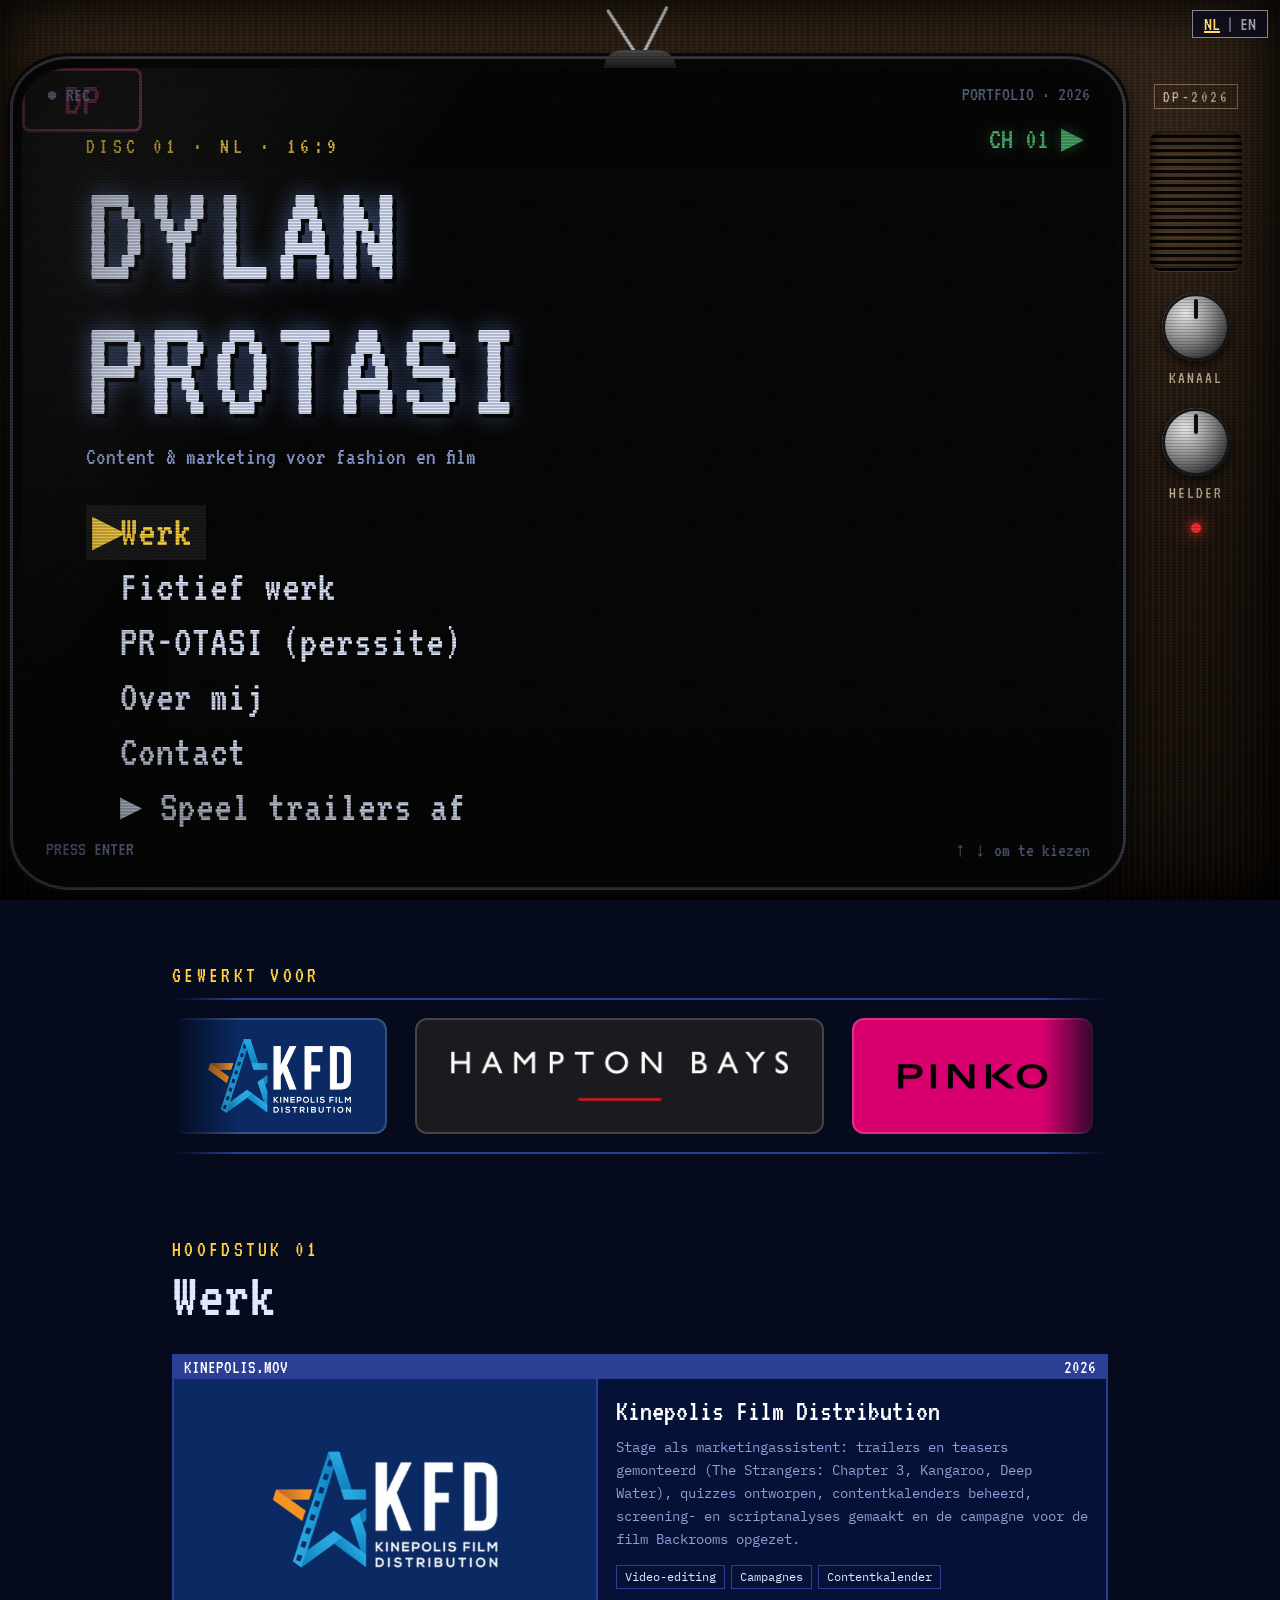
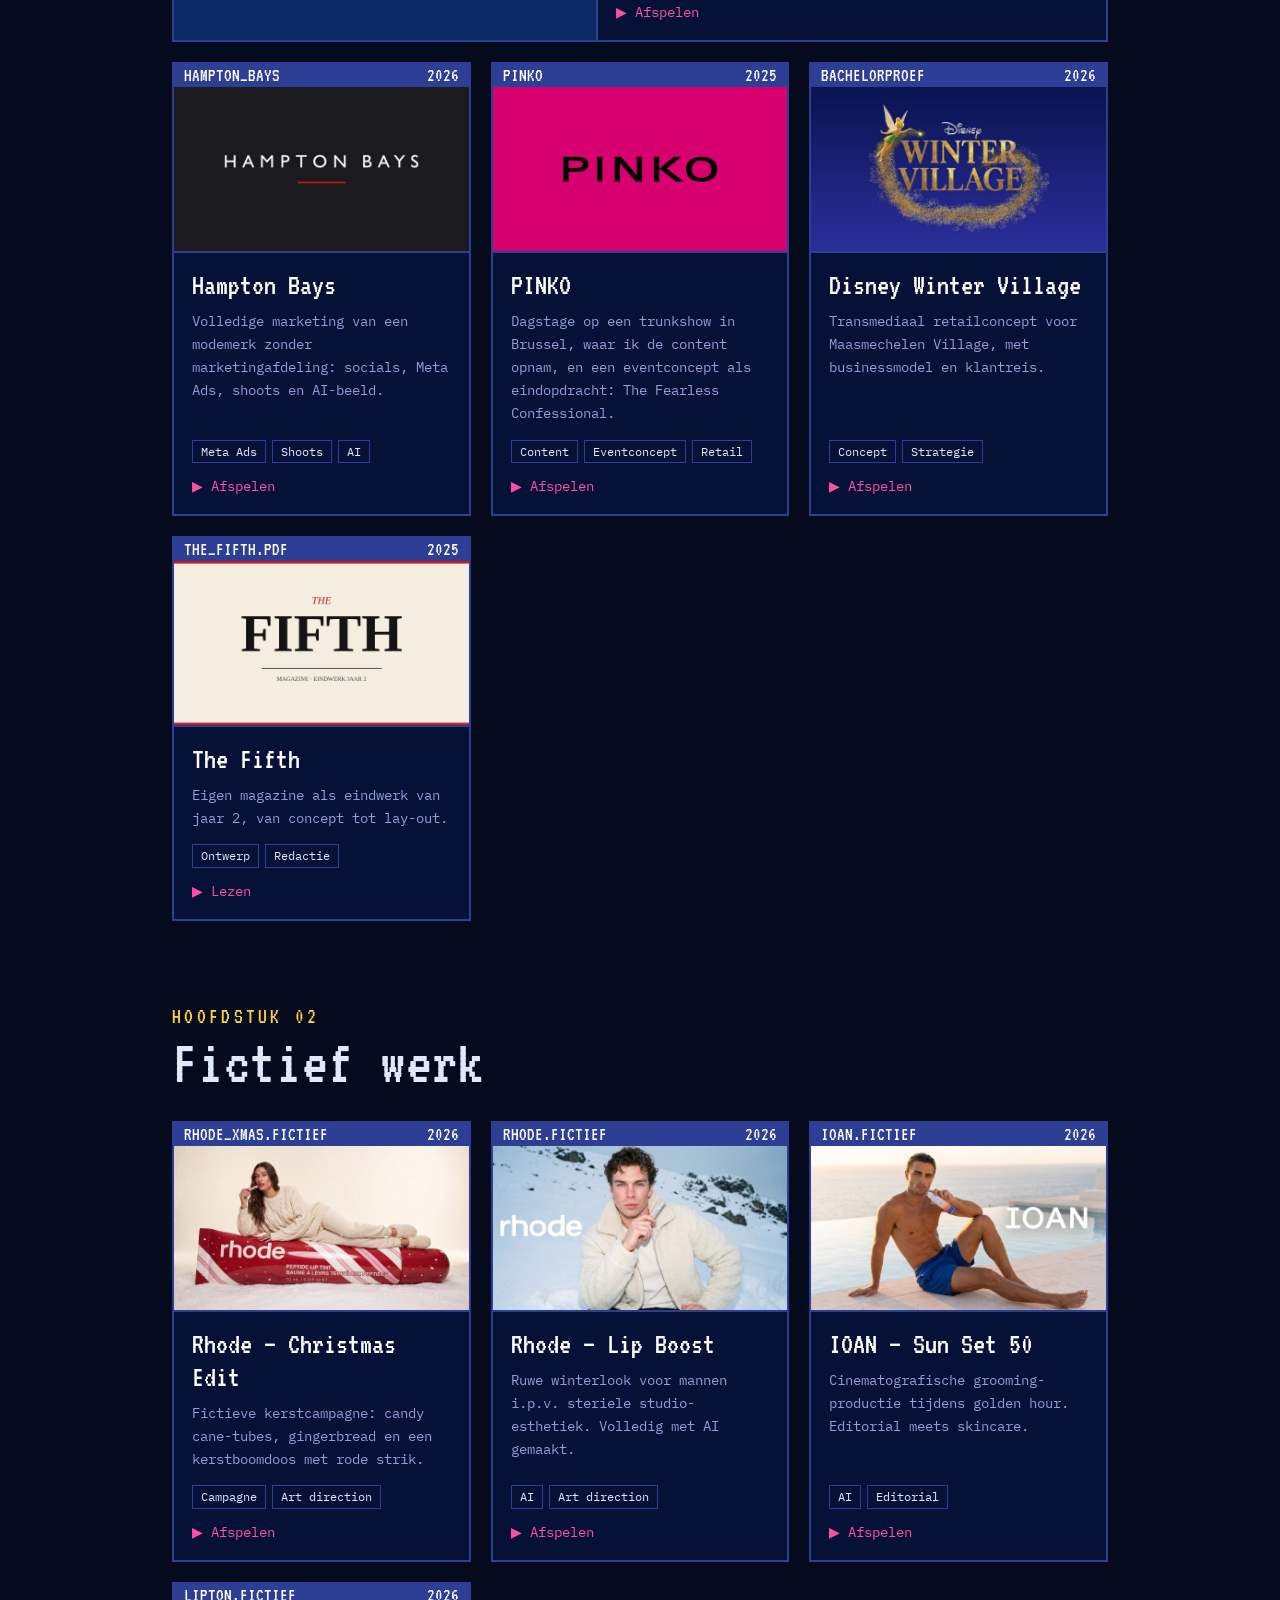
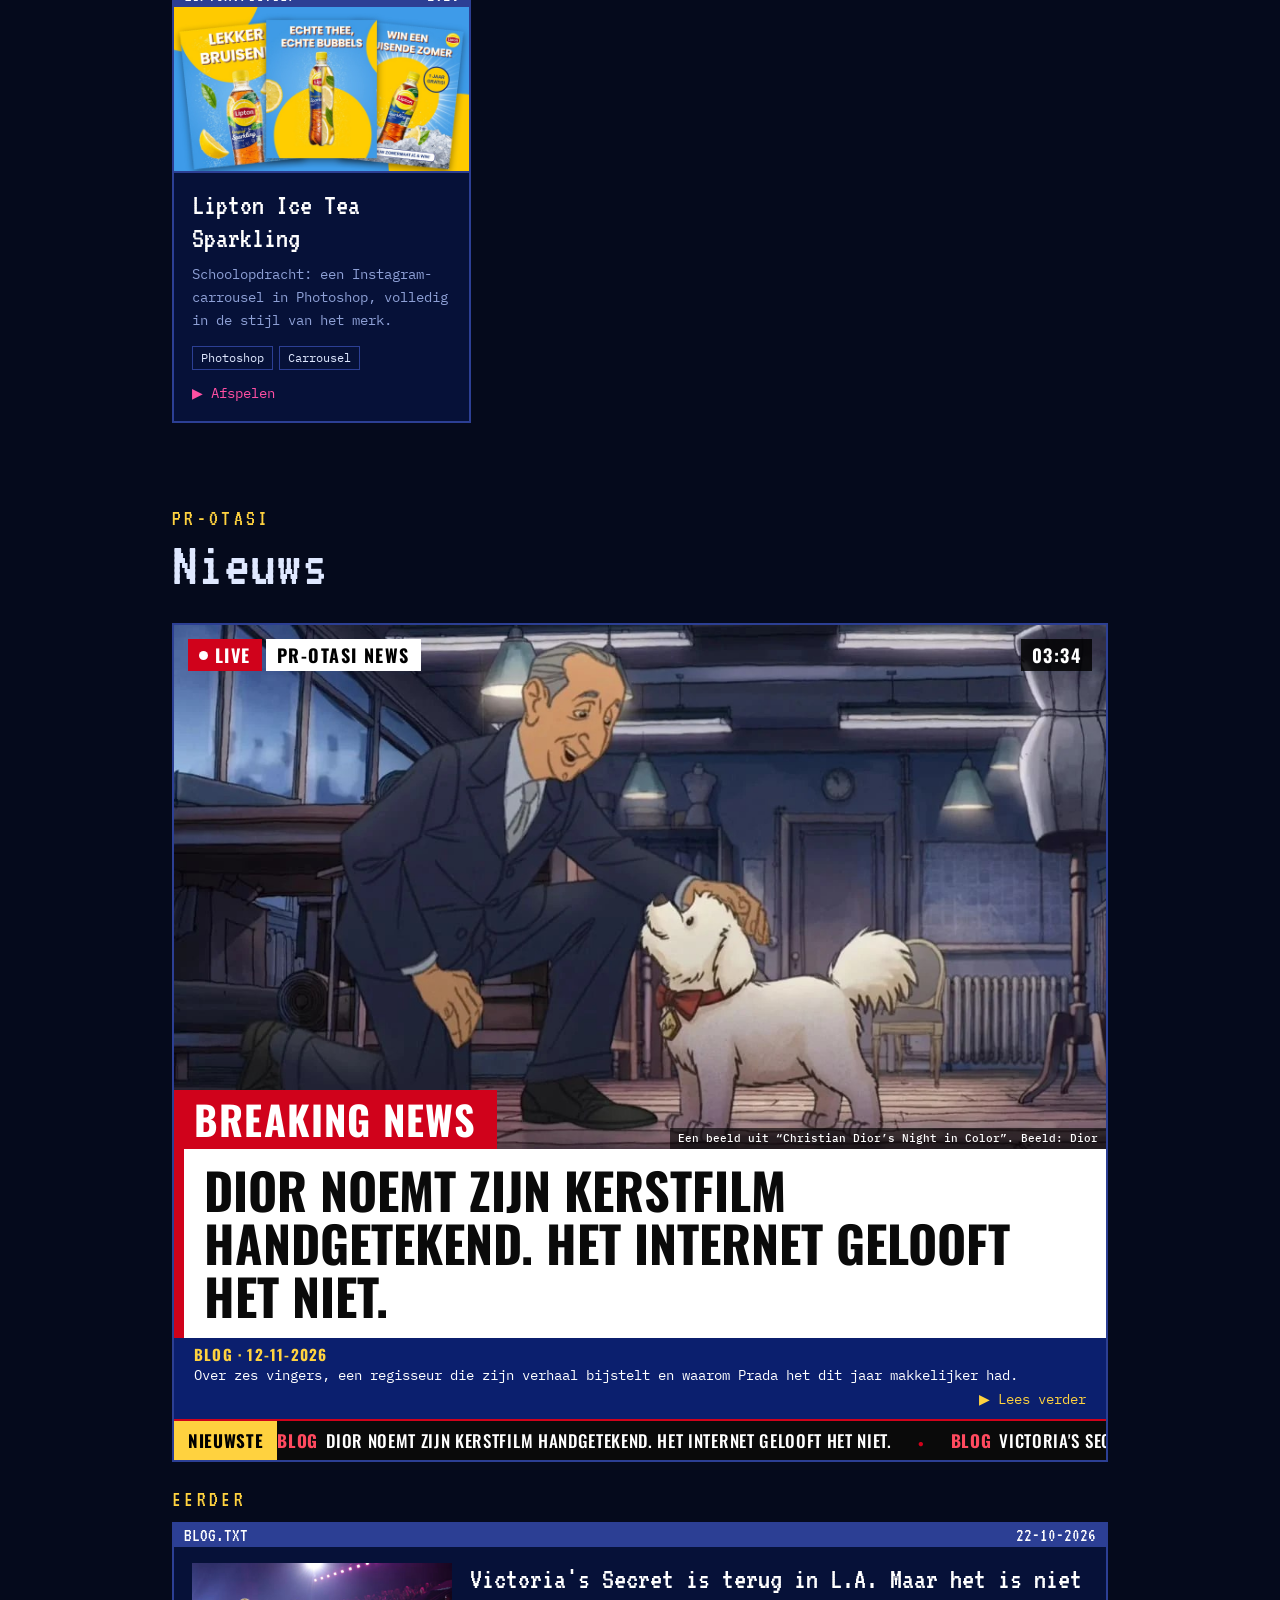
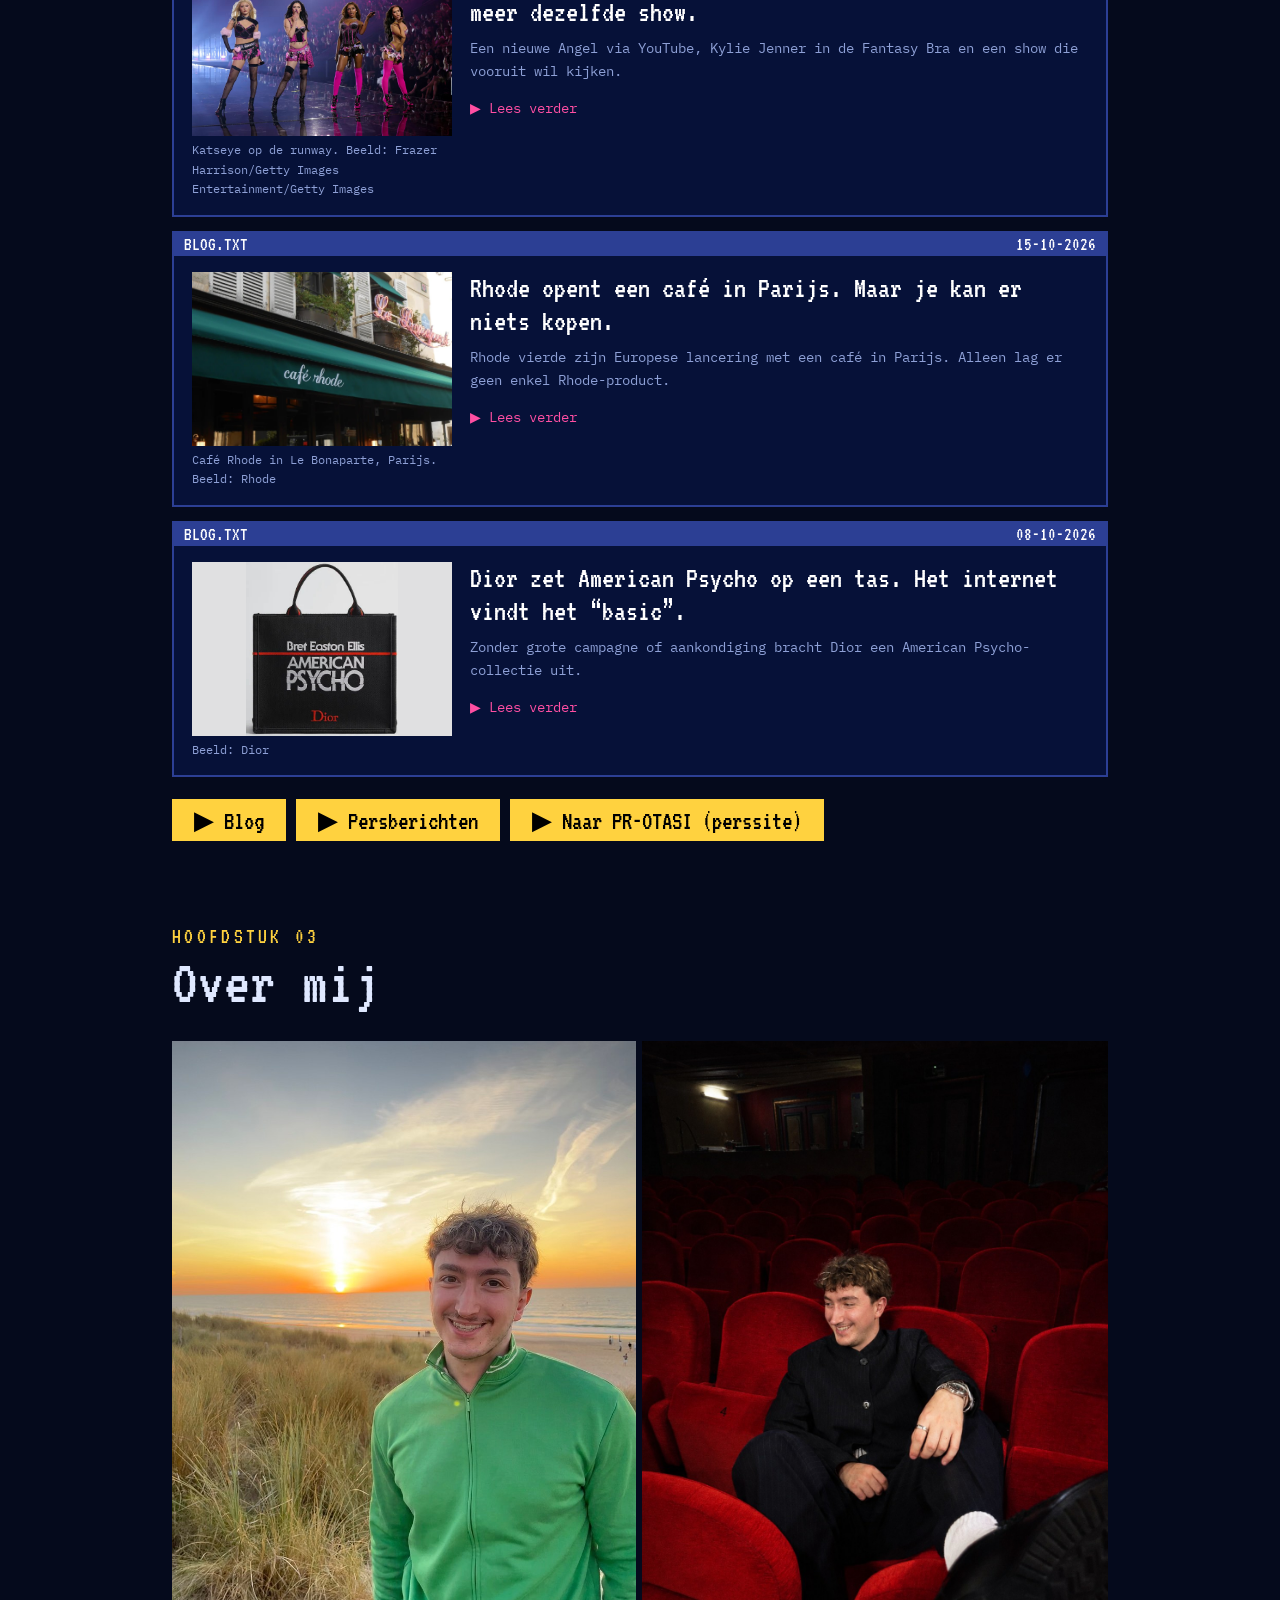
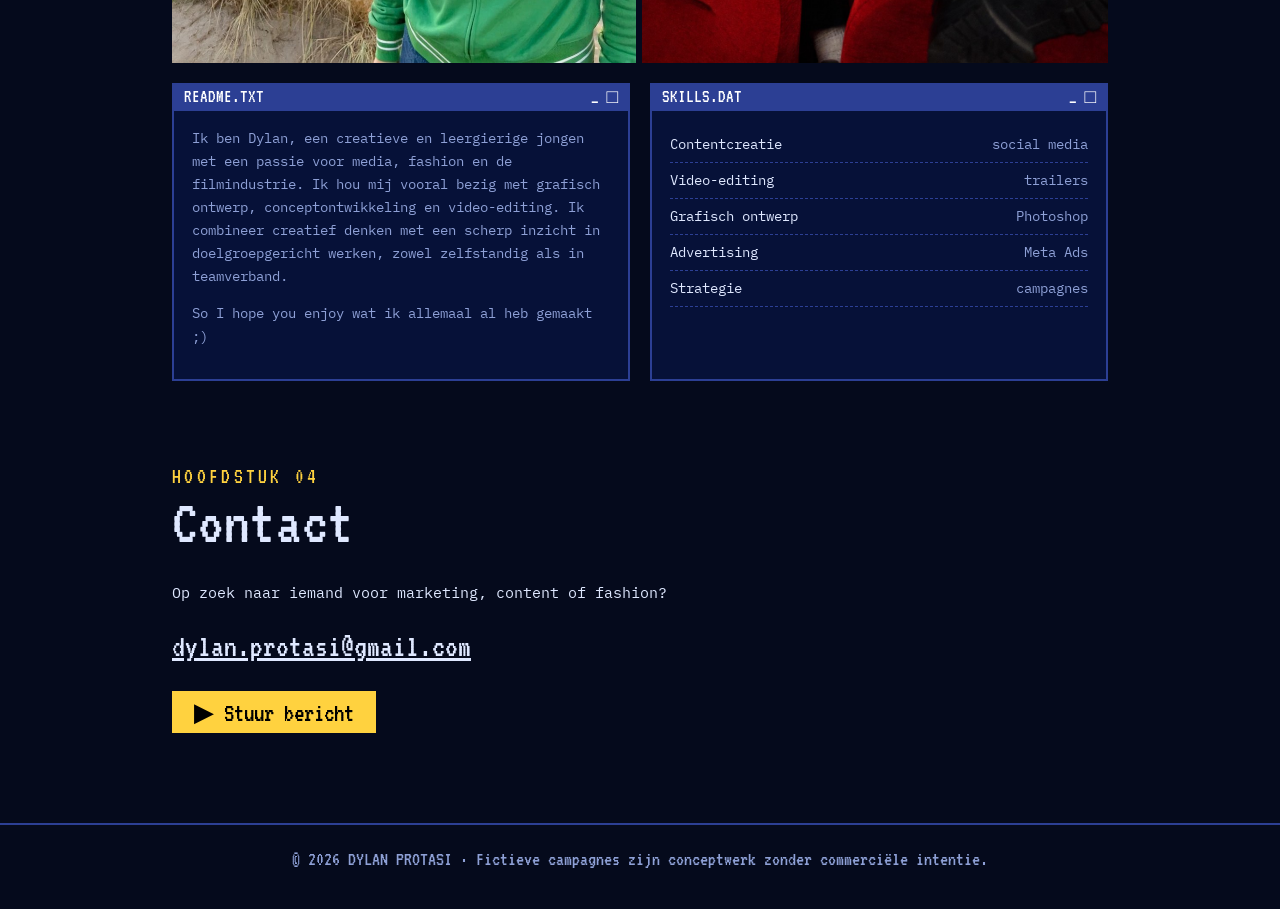
==== commit 91fe982f: "Original site restored; homepage is now an old CRT TV (wood casing, antenna, knobs) with background " ====
--- a/index.html
+++ b/index.html
@@ -773,121 +773,75 @@
 if(ab){var AB=[['ab1',.747],['ab2',.75]],AR2=[[0,1]];ab.innerHTML=AR2.map(function(r){return '<div class="jr">'+r.map(function(j){return '<figure class="ph" style="flex:'+AB[j][1]+' 1 0%;cursor:default"><img alt="Dylan" src="'+I[AB[j][0]]+'"></figure>'}).join('')+'</div>'}).join('')}
 
 </script>
-<style id="anim-css">
-/* moderne animaties */
-:root{--ez:cubic-bezier(.16,.84,.24,1)}
-.rv{opacity:0}
-.rv.in{opacity:1;animation:rvIn 1s var(--d,0s) var(--ez) backwards}
-@keyframes rvIn{0%{opacity:0;transform:translateY(70px);clip-path:inset(0 0 100% 0)}100%{opacity:1;transform:none;clip-path:inset(0 0 -20% 0)}}
-h2.rv.in{animation-name:rvH;animation-duration:1.1s}
-@keyframes rvH{0%{opacity:0;transform:translateY(60%);clip-path:inset(0 0 100% 0)}100%{opacity:1;transform:none;clip-path:inset(0 0 -20% 0)}}
-.ch.rv.in{animation-name:rvCh}
-@keyframes rvCh{0%{opacity:0;transform:translateX(-30px);letter-spacing:.5em}100%{opacity:1;transform:none;letter-spacing:.15em}}
-.bnr{position:relative}
-.bnr img{scale:1.16;translate:var(--tx,0px) calc(var(--ty,0px) + var(--py,0px));transition:transform .9s var(--ez),filter .5s}
-.rv:not(.in) .bnr img{scale:1.5}
-.rv.in .bnr img{animation:imgIn 1.4s var(--d,0s) var(--ez) backwards}
-@keyframes imgIn{0%{scale:1.5}100%{scale:1.16}}
-.pc:hover .bnr img{transform:scale(1.06);filter:saturate(1.15) contrast(1.05)}
-.rv.in .chips i{animation:chipIn .7s var(--ez) backwards;animation-delay:calc(var(--d,0s) + .4s + var(--i,0)*.07s)}
-@keyframes chipIn{0%{opacity:0;transform:translateY(14px)}100%{opacity:1;transform:none}}
-.chips i{transition:background .25s,color .25s,transform .3s var(--ez)}
-.pc:hover .chips i{transform:translateY(-3px)}
-.pc .go{transition:transform .4s var(--ez),letter-spacing .4s var(--ez)}
-.pc:hover .go{letter-spacing:.14em;transform:translateX(8px)}
-a.win{transition:border-color .15s,transform .5s var(--ez),box-shadow .3s}
-#menu:before{content:"";position:absolute;inset:0;pointer-events:none;z-index:0;background:radial-gradient(520px circle at var(--mx,70%) var(--my,35%),rgba(130,170,255,.16),transparent 62%)}
-.crt{position:absolute;left:0;right:0;top:-12vh;height:12vh;pointer-events:none;z-index:1;background:linear-gradient(transparent,rgba(160,190,255,.07),transparent);animation:crtS 9s linear infinite}
-@keyframes crtS{to{top:112vh}}
-#items li{opacity:0}
-#home.go #items li{opacity:1;animation:liIn .9s var(--ez) backwards}
-#home.go #items li:nth-child(1){animation-delay:.35s}#home.go #items li:nth-child(2){animation-delay:.43s}#home.go #items li:nth-child(3){animation-delay:.51s}#home.go #items li:nth-child(4){animation-delay:.59s}#home.go #items li:nth-child(5){animation-delay:.67s}#home.go #items li:nth-child(6){animation-delay:.75s}
-@keyframes liIn{0%{opacity:0;transform:translateY(40px);clip-path:inset(0 0 100% 0)}100%{opacity:1;transform:none;clip-path:inset(0 0 -20% 0)}}
-#home.go h1{animation:h1In 1.3s var(--ez) backwards}
-@keyframes h1In{0%{opacity:0;transform:translateY(60px);clip-path:inset(0 0 100% 0);letter-spacing:.18em}100%{opacity:1;transform:none;clip-path:inset(0 0 -20% 0)}}
-#home.go .sub{animation:liIn 1s .25s var(--ez) backwards}
-#home.go .tv{animation:tvIn 1.4s .2s var(--ez) backwards}
-@keyframes tvIn{0%{opacity:0;transform:translateX(80px) scale(.9)}100%{opacity:1;transform:none}}
-h1,.tv{will-change:translate}
-.items a{transition:transform .35s var(--ez),color .15s,background .15s}.items a:hover{transform:translateX(12px)}
-
-/* wow: vastgepinde hero + zoom, tilt, spooknummers */
-#menu{position:sticky;top:0}
-#wrap{position:relative;z-index:2;background:var(--bg);overflow-x:clip;box-shadow:0 -40px 80px rgba(0,0,0,.6)}
-#hz{height:120vh;pointer-events:none}
-#menu>*:not(.tv):not(.crt):not(.logo){will-change:transform,opacity}
-.tv{transition:none}
-#menu .tv{will-change:transform}
-#menu.zc .scr video{object-fit:cover}#zfade{position:absolute;inset:0;z-index:3;pointer-events:none;background:#000;opacity:0}
-.pc{transform-style:preserve-3d}
-a.pc{transition:border-color .15s,box-shadow .3s,transform .6s var(--ez)}
-a.pc.tl{transition:border-color .15s,box-shadow .3s,transform .12s linear}
-a.pc:hover{transform:perspective(900px) translate3d(-3px,-3px,0) rotateX(var(--rx,0deg)) rotateY(var(--ry,0deg))}
-.bnr .gl{position:absolute;inset:0;pointer-events:none;z-index:3;opacity:0;background:radial-gradient(380px circle at var(--gx,50%) var(--gy,50%),rgba(255,255,255,.28),transparent 55%);mix-blend-mode:soft-light;transition:opacity .3s}
-.pc:hover .bnr .gl{opacity:1}
-.gn{position:absolute;right:-1vw;top:34px;font:400 clamp(140px,26vw,320px)/.8 VT323,monospace;color:transparent;-webkit-text-stroke:1.5px rgba(120,150,255,.22);pointer-events:none;user-select:none;z-index:0;translate:var(--gx2,0px) var(--gy2,0px)}
-section{position:relative}section>*:not(.gn){position:relative;z-index:1}
-/* paginawissel */
-#wp{position:fixed;inset:0;z-index:60;pointer-events:none;display:grid;grid-template-rows:repeat(4,1fr)}
-#wp i{background:#0b1f6e;transform:scaleX(0);transform-origin:0 50%}
-#wp i:nth-child(even){background:#050a1c;box-shadow:0 0 0 2px var(--acc,#ffd23f) inset;transform-origin:100% 50%}
-#wp.on i{animation:wp .9s var(--ez)}
-#wp.on i:nth-child(2){animation-delay:.05s}#wp.on i:nth-child(3){animation-delay:.1s}#wp.on i:nth-child(4){animation-delay:.15s}
-@keyframes wp{0%{transform:scaleX(0);transform-origin:0 50%}45%{transform:scaleX(1);transform-origin:0 50%}55%{transform:scaleX(1);transform-origin:100% 50%}100%{transform:scaleX(0);transform-origin:100% 50%}}
-.mq{will-change:transform}
-@media(prefers-reduced-motion:reduce){.rv{opacity:1}.rv.in,.crt,#home.go h1,#home.go #items li,#home.go .sub,#home.go .tv,.rv.in .bnr img,.rv.in .chips i{animation:none!important}#items li{opacity:1}}
+<style id="oldtv-css">
+/* oude tv-homepage */
+#menu{padding:68px 22px 22px;gap:20px;flex-direction:row;justify-content:flex-start;align-items:stretch;overflow:hidden;background:repeating-linear-gradient(90deg,rgba(255,255,255,.04) 0 2px,transparent 2px 6px),linear-gradient(#3b2a1b,#1d140d 60%,#120c07) #17100a;box-shadow:inset 0 0 60px #000}
+#menu .tv{display:none}
+.tvscr{position:relative;flex:1;min-width:0;display:flex;flex-direction:column;justify-content:center;padding:calc(64px + env(safe-area-inset-top,0px)) 6vw 40px 5vw;background:radial-gradient(ellipse at 30% 20%,#1c3bb8 0,var(--blue) 45%,#040a2e 100%);border-radius:48px/40px;overflow:hidden;isolation:isolate;box-shadow:0 0 0 9px #08080a,0 0 0 12px #3a3a42,0 0 0 15px #0b0b0d,0 8px 30px 12px rgba(0,0,0,.7),inset 0 0 110px 26px rgba(0,0,0,.9)}
+.tvscr.on{animation:tvon .95s cubic-bezier(.2,.7,.2,1)}
+@keyframes tvon{0%{transform:scale(.2,.004);filter:brightness(9)}35%{transform:scale(1,.004);filter:brightness(9)}100%{transform:none;filter:none}}
+.tvbg{position:absolute;inset:0;z-index:-1;background:#000}
+.tvbg i{position:absolute;inset:0;opacity:0;transition:opacity .35s;display:block}.tvbg i.on{opacity:1}
+.tvbg video{width:100%;height:100%;object-fit:cover;display:block;filter:saturate(.75) contrast(1.15) brightness(1) blur(.5px)}
+.tvtint{position:absolute;inset:0;z-index:-1;pointer-events:none;background:radial-gradient(ellipse at 30% 25%,rgba(28,59,184,.5),rgba(11,31,110,.5) 50%,rgba(4,10,46,.8));mix-blend-mode:multiply}
+.tvtint:after{content:"";position:absolute;inset:0;background:linear-gradient(90deg,rgba(4,10,46,.7),rgba(4,10,46,.1) 70%)}
+.tvscr h1{text-shadow:3px 0 rgba(255,40,80,.55),-3px 0 rgba(40,220,255,.5),4px 4px 0 #000,0 0 24px rgba(120,160,255,.6)}
+.tvfx{position:absolute;inset:0;z-index:20;pointer-events:none;border-radius:inherit;background:radial-gradient(ellipse at 50% 50%,transparent 55%,rgba(0,0,0,.5) 100%),linear-gradient(125deg,rgba(255,255,255,.1),transparent 28%),repeating-linear-gradient(0deg,rgba(0,0,0,.22) 0 1px,transparent 1px 3px)}
+.tvfx:after{content:"";position:absolute;inset:0;background:#fff;opacity:0;animation:fl 5s infinite}
+@keyframes fl{0%,47%,53%,100%{opacity:0}50%{opacity:.05}}
+.tvroll{position:absolute;left:0;right:0;top:-14%;height:14%;z-index:21;pointer-events:none;background:linear-gradient(transparent,rgba(190,210,255,.08),transparent);animation:tvr 7s linear infinite}
+@keyframes tvr{to{top:114%}}
+.tvnz{position:absolute;inset:-50%;z-index:22;pointer-events:none;opacity:.07;background-image:url("data:image/svg+xml,%3Csvg xmlns='http://www.w3.org/2000/svg' width='160' height='160'%3E%3Cfilter id='n'%3E%3CfeTurbulence type='fractalNoise' baseFrequency='.9' numOctaves='2' stitchTiles='stitch'/%3E%3C/filter%3E%3Crect width='160' height='160' filter='url(%23n)'/%3E%3C/svg%3E");animation:nz .5s steps(4) infinite}
+@keyframes nz{0%{transform:translate(0,0)}25%{transform:translate(-4%,3%)}50%{transform:translate(3%,-5%)}75%{transform:translate(-2%,-3%)}100%{transform:translate(4%,2%)}}
+.tvnz.st{opacity:.95;transition:none}.tvnz{transition:opacity .35s}
+.tvch{position:absolute;right:30px;top:52px;z-index:12;font:30px VT323,monospace;color:#6dff9a;text-shadow:0 0 8px #000,0 0 12px rgba(109,255,154,.6)}
+.tvscr .hud.t{z-index:12}.tvscr .hud.b{z-index:12}
+.ant{position:absolute;top:0;left:50%;width:0;height:68px;z-index:3}
+.ant i{position:absolute;bottom:8px;left:-2px;width:4px;height:60px;border-radius:3px;background:linear-gradient(90deg,#777,#f0f0f0,#6a6a6a);transform-origin:50% 100%}
+.ant i:nth-child(1){transform:rotate(-33deg)}.ant i:nth-child(2){transform:rotate(27deg)}
+.ant b{position:absolute;left:-36px;bottom:0;width:72px;height:18px;border-radius:36px 36px 0 0;background:linear-gradient(#555,#1a1a1a)}
+.tvp{width:124px;flex:none;display:flex;flex-direction:column;align-items:center;gap:22px;padding:16px 0;color:#cdb89a;font:19px VT323,monospace}
+.spk{width:92px;height:140px;border-radius:10px;background:repeating-linear-gradient(0deg,#0a0705 0 3px,#4a3825 3px 7px);box-shadow:inset 0 0 12px #000,0 1px 0 rgba(255,255,255,.12)}
+.kn{position:relative;width:68px;height:68px;border-radius:50%;cursor:pointer;background:radial-gradient(circle at 35% 30%,#f2f2f2,#9a9a9a 40%,#3a3a3a 75%,#111);box-shadow:0 4px 10px #000a,inset 0 0 0 3px #1a1a1a;transition:transform .3s cubic-bezier(.2,.8,.2,1);transform:rotate(var(--rot,0deg))}
+.kn:after{content:"";position:absolute;left:50%;top:6px;width:4px;height:20px;margin-left:-2px;background:#111;border-radius:2px}
+.kn:hover{filter:brightness(1.15)}
+.knl{margin-top:-14px;font-size:17px;letter-spacing:.12em}
+.led{width:10px;height:10px;border-radius:50%;background:#ff3030;box-shadow:0 0 10px #ff3030,0 0 22px #ff3030;animation:pr 2.4s steps(2) infinite}
+.plate{padding:3px 8px;border:1px solid #8a7556;color:#d9c5a3;letter-spacing:.15em;font-size:17px}
+@media(max-width:860px){#menu{flex-direction:column;padding:60px 10px 10px;gap:12px}.tvscr{padding:calc(56px + env(safe-area-inset-top,0px)) 24px 40px;border-radius:30px/26px}.tvp{width:auto;flex-direction:row;justify-content:space-around;gap:10px;padding:0 4px}.spk{width:90px;height:56px}.kn{width:52px;height:52px}.knl{display:none}.plate{display:none}.ant{transform:scale(.8);transform-origin:50% 100%}.tvch{display:none}}
+@media(prefers-reduced-motion:reduce){.tvscr.on,.tvnz,.tvroll,.tvfx:after,.led{animation:none!important}}
 </style>
-<div id="wp"><i></i><i></i><i></i><i></i></div>
 <script>
 (function(){
-var hm=document.getElementById('home'),menu=document.getElementById('menu'),boot=document.getElementById('boot');if(!hm||!menu)return;
+var menu=document.getElementById('menu'),boot=document.getElementById('boot');if(!menu)return;
 var rm=matchMedia('(prefers-reduced-motion:reduce)').matches;
-var c=document.createElement('div');c.className='crt';menu.appendChild(c);
-function go(){hm.classList.add('go')}
-if(!boot||boot.classList.contains('off')||getComputedStyle(boot).display==='none'){go()}else{var mo=new MutationObserver(function(){if(boot.classList.contains('off')||getComputedStyle(boot).display==='none'){go();mo.disconnect()}});mo.observe(boot,{attributes:true,attributeFilter:['class','style']})}
-menu.addEventListener('mousemove',function(e){var r=menu.getBoundingClientRect();menu.style.setProperty('--mx',(e.clientX-r.left)+'px');menu.style.setProperty('--my',(e.clientY-r.top)+'px')});
-var tv=document.getElementById('tv');
-
-// wrap + spacer
-var w=document.querySelector('#home .w');var wrap=document.createElement('div');wrap.id='wrap';w.parentNode.insertBefore(wrap,w);wrap.appendChild(w);
-var hz=document.createElement('div');hz.id='hz';hm.insertBefore(hz,wrap);
-var zf=document.createElement('div');zf.id='zfade';menu.appendChild(zf);
-if(rm)hz.style.height='0';
-var base=null;function meas(){var ts=tv.style.translate,sc=tv.style.scale;tv.style.translate='';tv.style.scale='';var r=tv.getBoundingClientRect(),m=menu.getBoundingClientRect();var mt=new DOMMatrix(getComputedStyle(tv).transform);base={cx:r.left+r.width/2-m.left,cy:r.top+r.height/2-m.top,w:r.width,h:r.height,tx:mt.e,ty:mt.f};tv.style.translate=ts;tv.style.scale=sc}
-function ez(t){return t<.5?4*t*t*t:1-Math.pow(-2*t+2,3)/2}
-function hero(y){if(rm||!tv)return;var L=hz.offsetHeight*.95||1;var p=Math.min(1,Math.max(0,y/L)),e=ez(p);
- if((!base||p===0)&&!(tv.getAnimations&&tv.getAnimations().length))meas();if(!base)return;
- var S=Math.max(innerWidth/base.w,innerHeight/base.h)*1.06,mh=menu.offsetHeight;
- var s=1+(S-1)*e,tx=(innerWidth/2-base.cx)*e-base.tx*(s-1),ty=(mh/2-base.cy)*e-base.ty*(s-1);
- menu.classList.toggle('zc',p>.5);tv.style.translate=tx.toFixed(1)+'px '+ty.toFixed(1)+'px';tv.style.scale=s.toFixed(4);
- var f=Math.min(1,p*2.4);
- [].forEach.call(menu.children,function(c){if(c===tv||c===zf||c.classList.contains('crt'))return;c.style.opacity=(1-f).toFixed(3);c.style.translate='0 '+(-60*f).toFixed(1)+'px'});
- zf.style.opacity=Math.max(0,(p-.88)/.12*.0)}
-addEventListener('resize',function(){base=null});
-// tilt + glare
-document.querySelectorAll('a.pc').forEach(function(pc){var b=pc.querySelector('.bnr');if(b){var g=document.createElement('i');g.className='gl';b.appendChild(g)}if(rm)return;pc.addEventListener('mousemove',function(e){var r=pc.getBoundingClientRect(),x=(e.clientX-r.left)/r.width,y=(e.clientY-r.top)/r.height;pc.classList.add('tl');pc.style.setProperty('--ry',((x-.5)*8).toFixed(2)+'deg');pc.style.setProperty('--rx',((.5-y)*6).toFixed(2)+'deg');if(b){var br=b.getBoundingClientRect();b.style.setProperty('--gx',(e.clientX-br.left)+'px');b.style.setProperty('--gy',(e.clientY-br.top)+'px')}});pc.addEventListener('mouseleave',function(){pc.classList.remove('tl');pc.style.setProperty('--rx','0deg');pc.style.setProperty('--ry','0deg')})});
-// spooknummers
-var GN=[];document.querySelectorAll('#home .w section').forEach(function(s,i){var g=document.createElement('div');g.className='gn';g.textContent=('0'+(i+1)).slice(-2);s.insertBefore(g,s.firstChild);GN.push(g)});
-// reveal
-var T=[];document.querySelectorAll('#home .w > .ch, #home .w section > *').forEach(function(e){if(e.classList.contains('grid')||e.classList.contains('stats')||e.classList.contains('two')){Array.prototype.forEach.call(e.children,function(k,i){k.style.setProperty('--d',((i%3)*.12)+'s');T.push(k)})}else T.push(e)});
-T.forEach(function(e){e.classList.add('rv');Array.prototype.forEach.call(e.querySelectorAll('.chips i'),function(x,i){x.style.setProperty('--i',i)})});
-var CH='ABCDEFGHIJKLMNOPQRSTUVWXYZ#%&/<>';function scr(e){var n=e.firstChild;if(!n||n.nodeType!==3||e._s)return;e._s=1;var t=n.nodeValue,f=0,iv=setInterval(function(){f++;var o='';for(var i=0;i<t.length;i++)o+=(t[i]===' '||i<f*1.6)?t[i]:CH[Math.floor(Math.random()*CH.length)];n.nodeValue=o;if(f*1.6>=t.length){n.nodeValue=t;clearInterval(iv)}},34)}
-var io=new IntersectionObserver(function(es){es.forEach(function(x){if(x.isIntersecting){var e=x.target;e.classList.add('in');io.unobserve(e);if((e.tagName==='H2'||e.classList.contains('ch'))&&!rm)scr(e)}})},{threshold:.1,rootMargin:'0px 0px -6% 0px'});
-if(rm){T.forEach(function(e){e.classList.add('in')})}else T.forEach(function(e){io.observe(e)});
-// scroll-gestuurd: parallax + marquee-skew + voortgang
-var h1=menu.querySelector('h1'),mq=document.querySelector('.mq'),imgs=[].slice.call(document.querySelectorAll('#home .pc .bnr img')),ly=scrollY,sk=0,tick=false;
-function frame(){tick=false;var y=scrollY,v=y-ly;ly=y;var vis=hm.offsetHeight>0;
-if(!vis||rm)return;
-hero(y);
-sk+=((Math.max(-8,Math.min(8,v))*-.35)-sk)*.2;if(mq)mq.style.transform='skewX('+sk.toFixed(2)+'deg)';
-var vh=innerHeight;GN.forEach(function(g){var r=g.parentNode.getBoundingClientRect();if(r.bottom<-100||r.top>vh+100)return;var p=(r.top+r.height/2-vh/2)/vh;g.style.setProperty('--gx2',(p*-90).toFixed(0)+'px');g.style.setProperty('--gy2',(p*60).toFixed(0)+'px')});imgs.forEach(function(im){var r=im.parentNode.getBoundingClientRect();if(r.bottom<-50||r.top>vh+50)return;var p=(r.top+r.height/2-vh/2)/vh;im.style.setProperty('--py',(p*-26).toFixed(1)+'px')});
-if(Math.abs(v)>.3||Math.abs(sk)>.05)req()}
-function req(){if(!tick){tick=true;requestAnimationFrame(frame)}}
-addEventListener('scroll',req,{passive:true});addEventListener('resize',req);req();
-// muis-parallax in kaarten
-imgs.forEach(function(im){var pc=im.closest('.pc');if(!pc||rm)return;pc.addEventListener('mousemove',function(e){var r=pc.getBoundingClientRect();im.style.setProperty('--tx',(((e.clientX-r.left)/r.width-.5)*-22).toFixed(1)+'px');im.style.setProperty('--ty',(((e.clientY-r.top)/r.height-.5)*-14).toFixed(1)+'px')});pc.addEventListener('mouseleave',function(){im.style.setProperty('--tx','0px');im.style.setProperty('--ty','0px')})});
-// paginawissel bij route
-var wp=document.getElementById('wp');addEventListener('hashchange',function(){if(rm)return;wp.classList.remove('on');void wp.offsetWidth;wp.classList.add('on')});
+// schermvak
+var scr=document.createElement('div');scr.className='tvscr';while(menu.firstChild)scr.appendChild(menu.firstChild);menu.appendChild(scr);
+var bg=document.createElement('div');bg.className='tvbg';scr.insertBefore(bg,scr.firstChild);
+var tint=document.createElement('div');tint.className='tvtint';scr.insertBefore(tint,bg.nextSibling);
+var CL=['kang','cs2','dw','car','furious','pks','ts','tv1','backrooms','lh'],cur=-1,tm=null;
+CL.forEach(function(n,i){var a=document.createElement('i'),v=document.createElement('video');v.src='video/h/'+n+'.mp4';v.muted=true;v.loop=true;v.playsInline=true;v.setAttribute('playsinline','');v.preload=i<2?'auto':'none';a.appendChild(v);bg.appendChild(a)});
+var fx=document.createElement('div');fx.className='tvfx';scr.appendChild(fx);
+var rl=document.createElement('div');rl.className='tvroll';scr.appendChild(rl);
+var nz=document.createElement('div');nz.className='tvnz';scr.appendChild(nz);
+var ch=document.createElement('div');ch.className='tvch';scr.appendChild(ch);
+function chan(n,burst){n=(n+CL.length)%CL.length;if(n===cur)return;var old=cur;cur=n;var is=bg.children;
+ [].forEach.call(is,function(x,j){x.classList.toggle('on',j===n)});
+ var v=is[n].firstChild;try{v.currentTime=0;var p=v.play();if(p&&p.catch)p.catch(function(){})}catch(e){}
+ if(old>=0){var ov=is[old].firstChild;setTimeout(function(){if(cur!==old)try{ov.pause()}catch(e){}},500)}
+ ch.textContent='CH '+('0'+(n+1)).slice(-2)+'  ▶';
+ if(burst&&!rm){nz.classList.add('st');setTimeout(function(){nz.classList.remove('st')},180)}
+ clearInterval(tm);tm=setInterval(function(){if(scrollY<innerHeight*.8)chan(cur+1,true)},4200)}
+// bedieningspaneel + antenne
+var ant=document.createElement('div');ant.className='ant';ant.innerHTML='<i></i><i></i><b></b>';menu.appendChild(ant);
+var pn=document.createElement('div');pn.className='tvp';pn.innerHTML='<div class="plate">DP-2026</div><div class="spk"></div><div class="kn" id="k1" title="Zender"></div><div class="knl">KANAAL</div><div class="kn" id="k2" title="Helderheid"></div><div class="knl">HELDER</div><div class="led"></div>';menu.appendChild(pn);
+var r1=0,r2=0,br=1;document.getElementById('k1').addEventListener('click',function(){r1+=36;this.style.setProperty('--rot',r1+'deg');chan(cur+1,true)});
+document.getElementById('k2').addEventListener('click',function(){r2+=40;this.style.setProperty('--rot',r2+'deg');br=br>=1.3?.8:br+.25;bg.style.filter='brightness('+br+')'});
+// menu-items wisselen van zender
+[].forEach.call(document.querySelectorAll('#items a'),function(a,i){a.addEventListener('mouseenter',function(){chan(i*2+1,true)})});
+// opstarten: tv gaat aan zodra boot klaar is
+function on(){chan(0,false);if(!rm)scr.classList.add('on')}
+if(!boot||boot.classList.contains('off')||getComputedStyle(boot).display==='none'){on()}else{var mo=new MutationObserver(function(){if(boot.classList.contains('off')||getComputedStyle(boot).display==='none'){on();mo.disconnect()}});mo.observe(boot,{attributes:true,attributeFilter:['class','style']})}
 })();
 </script>
 <script src="i18n.js"></script>
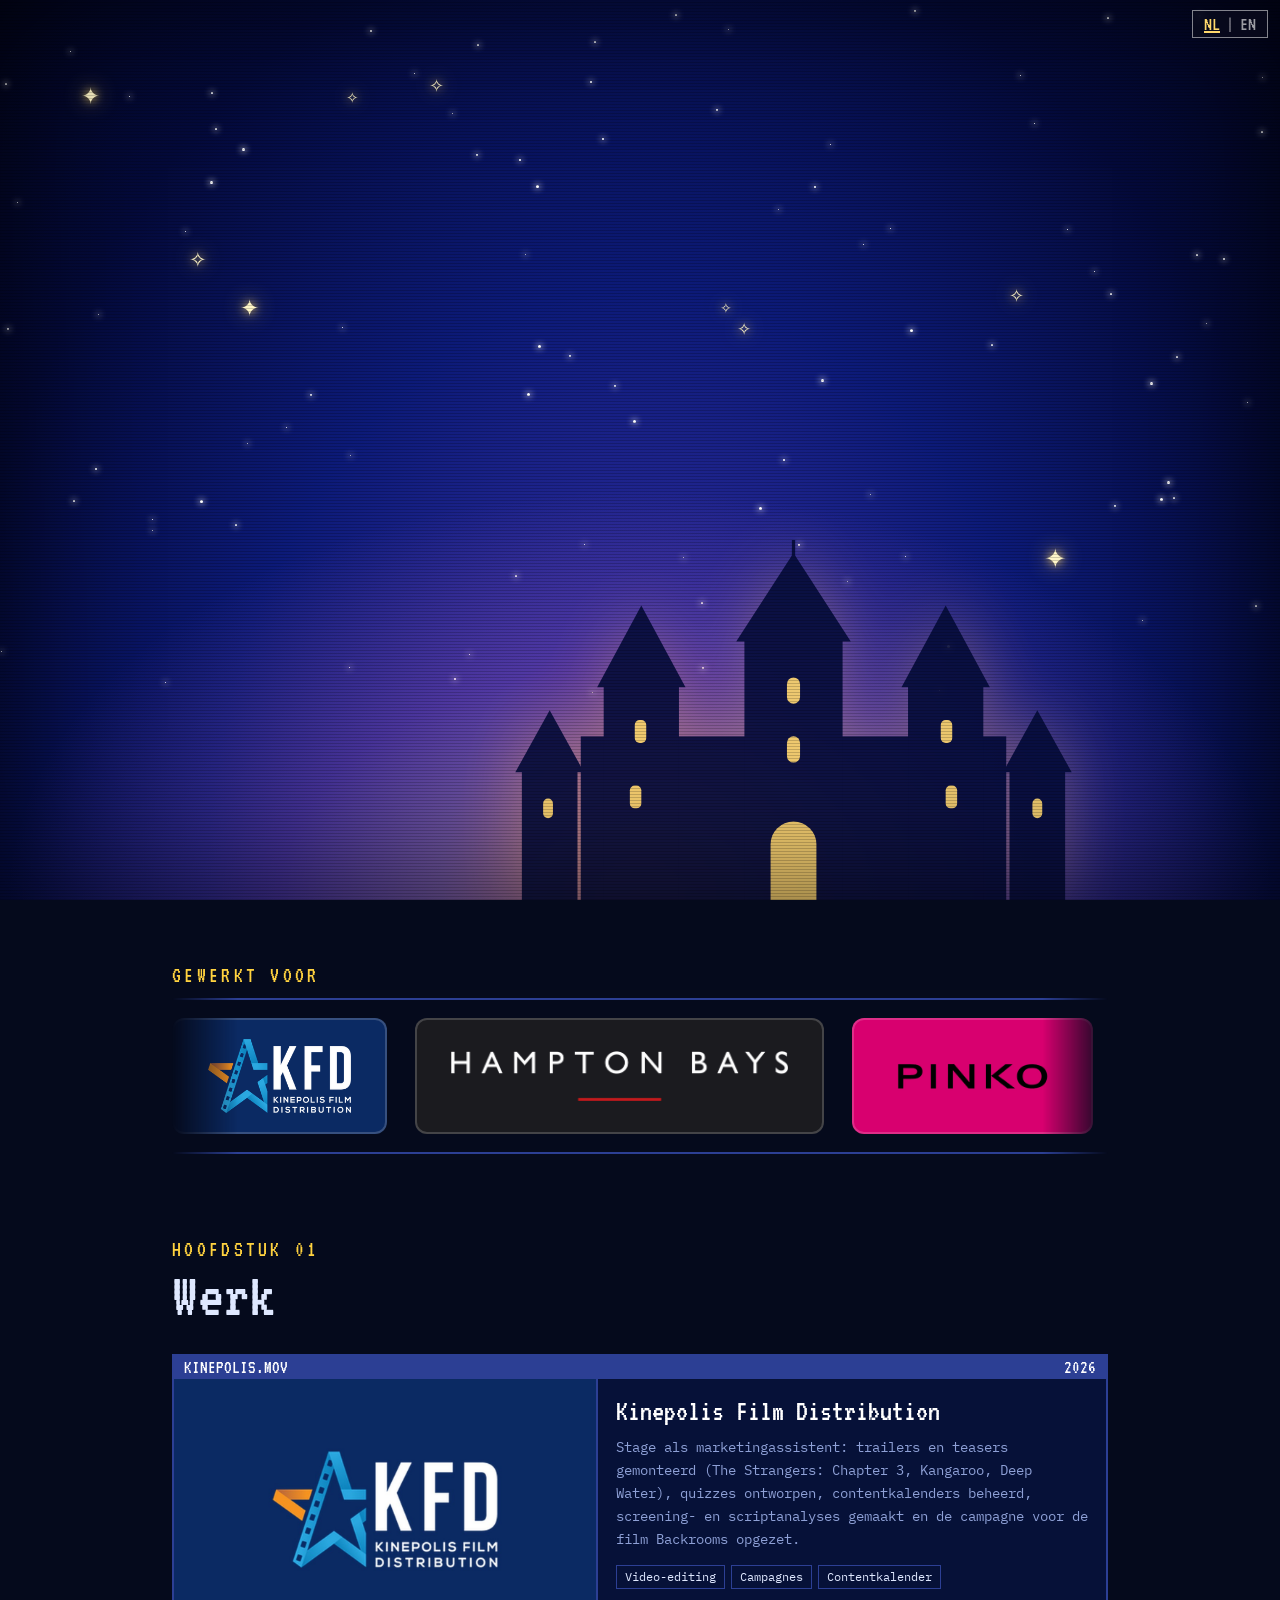
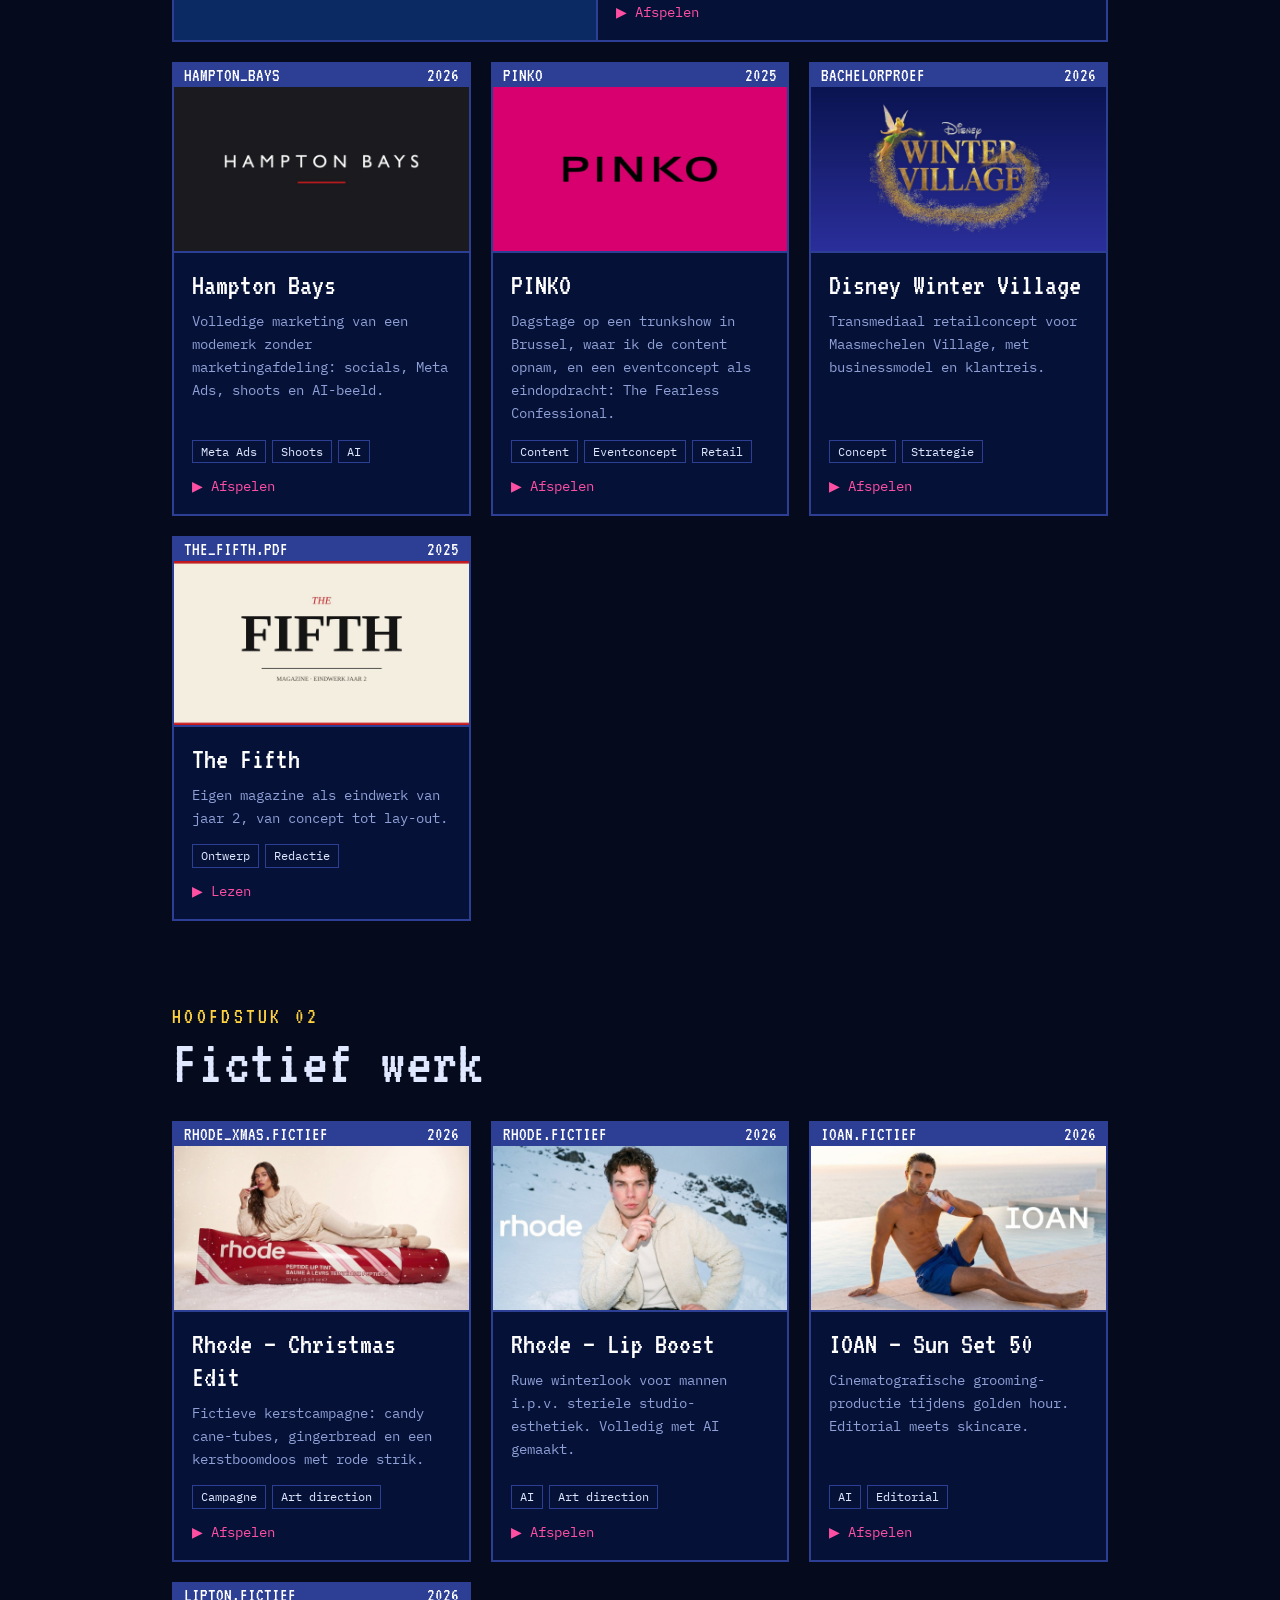
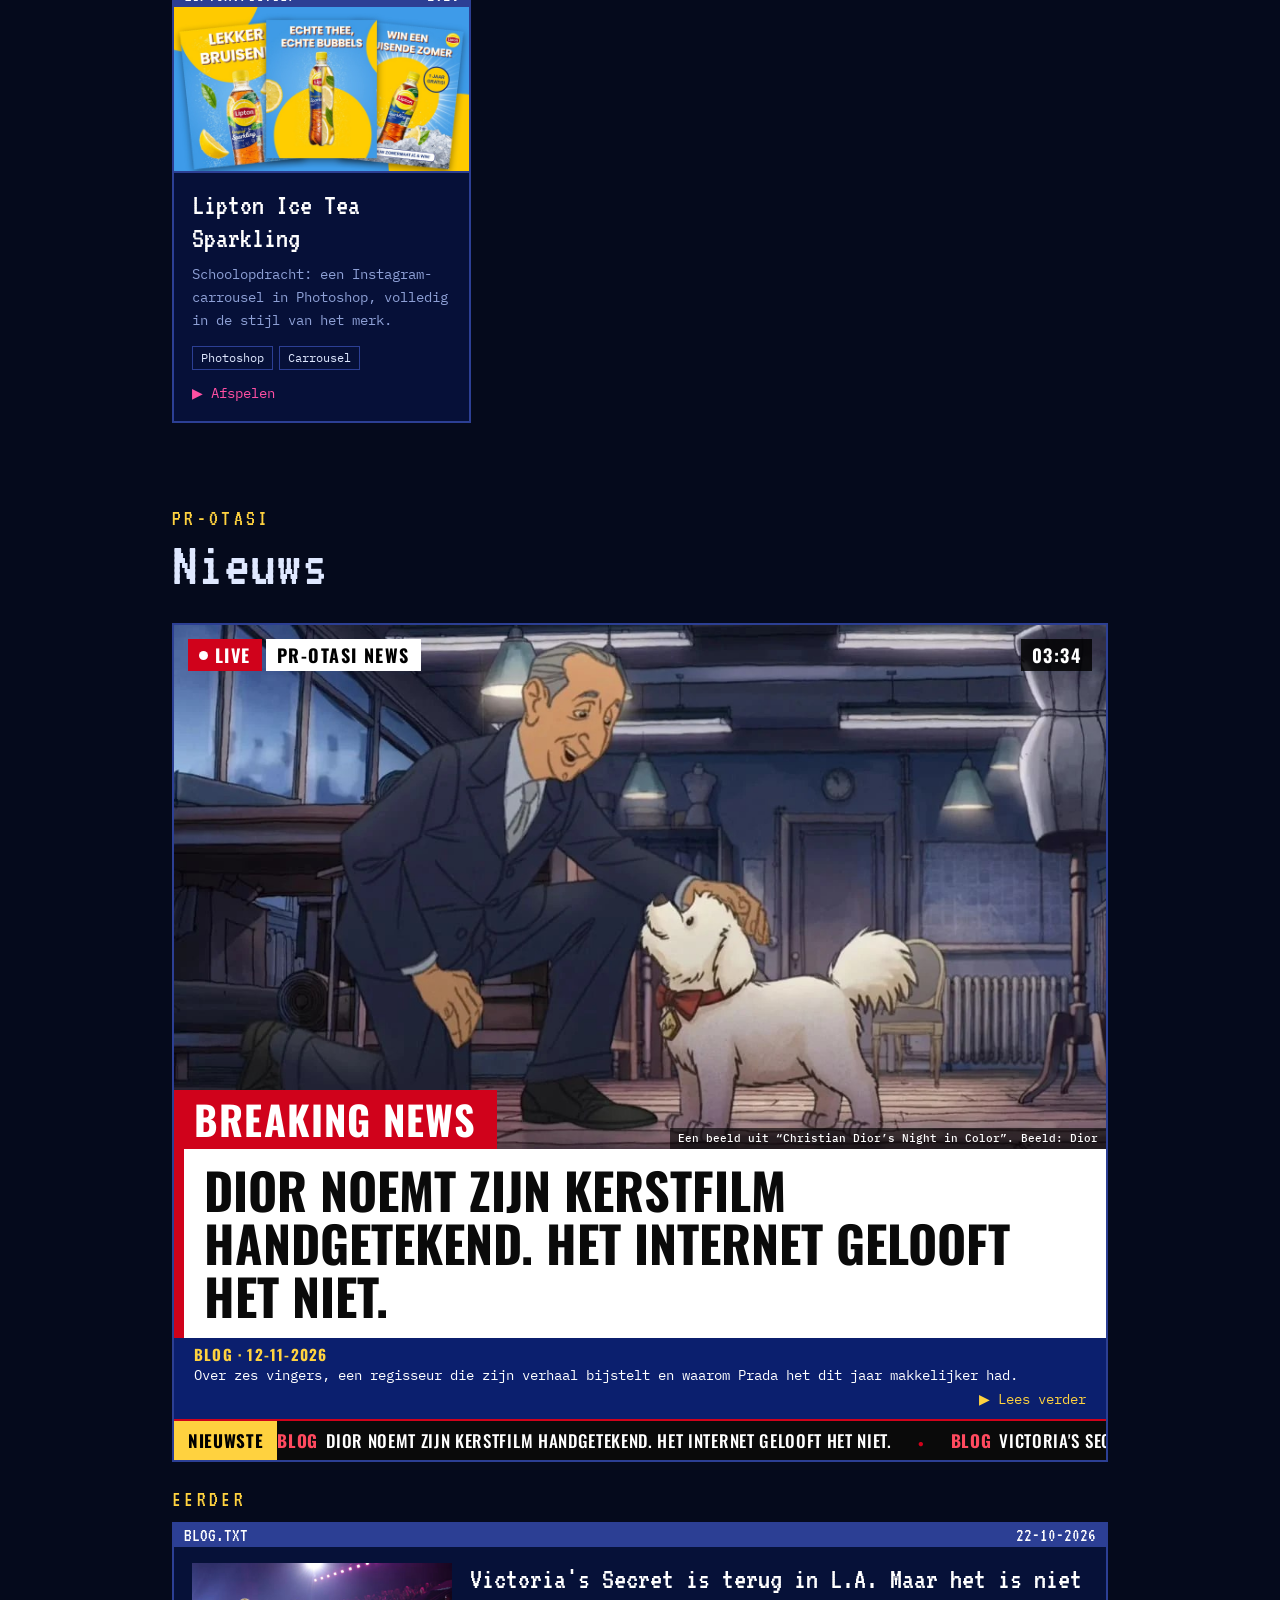
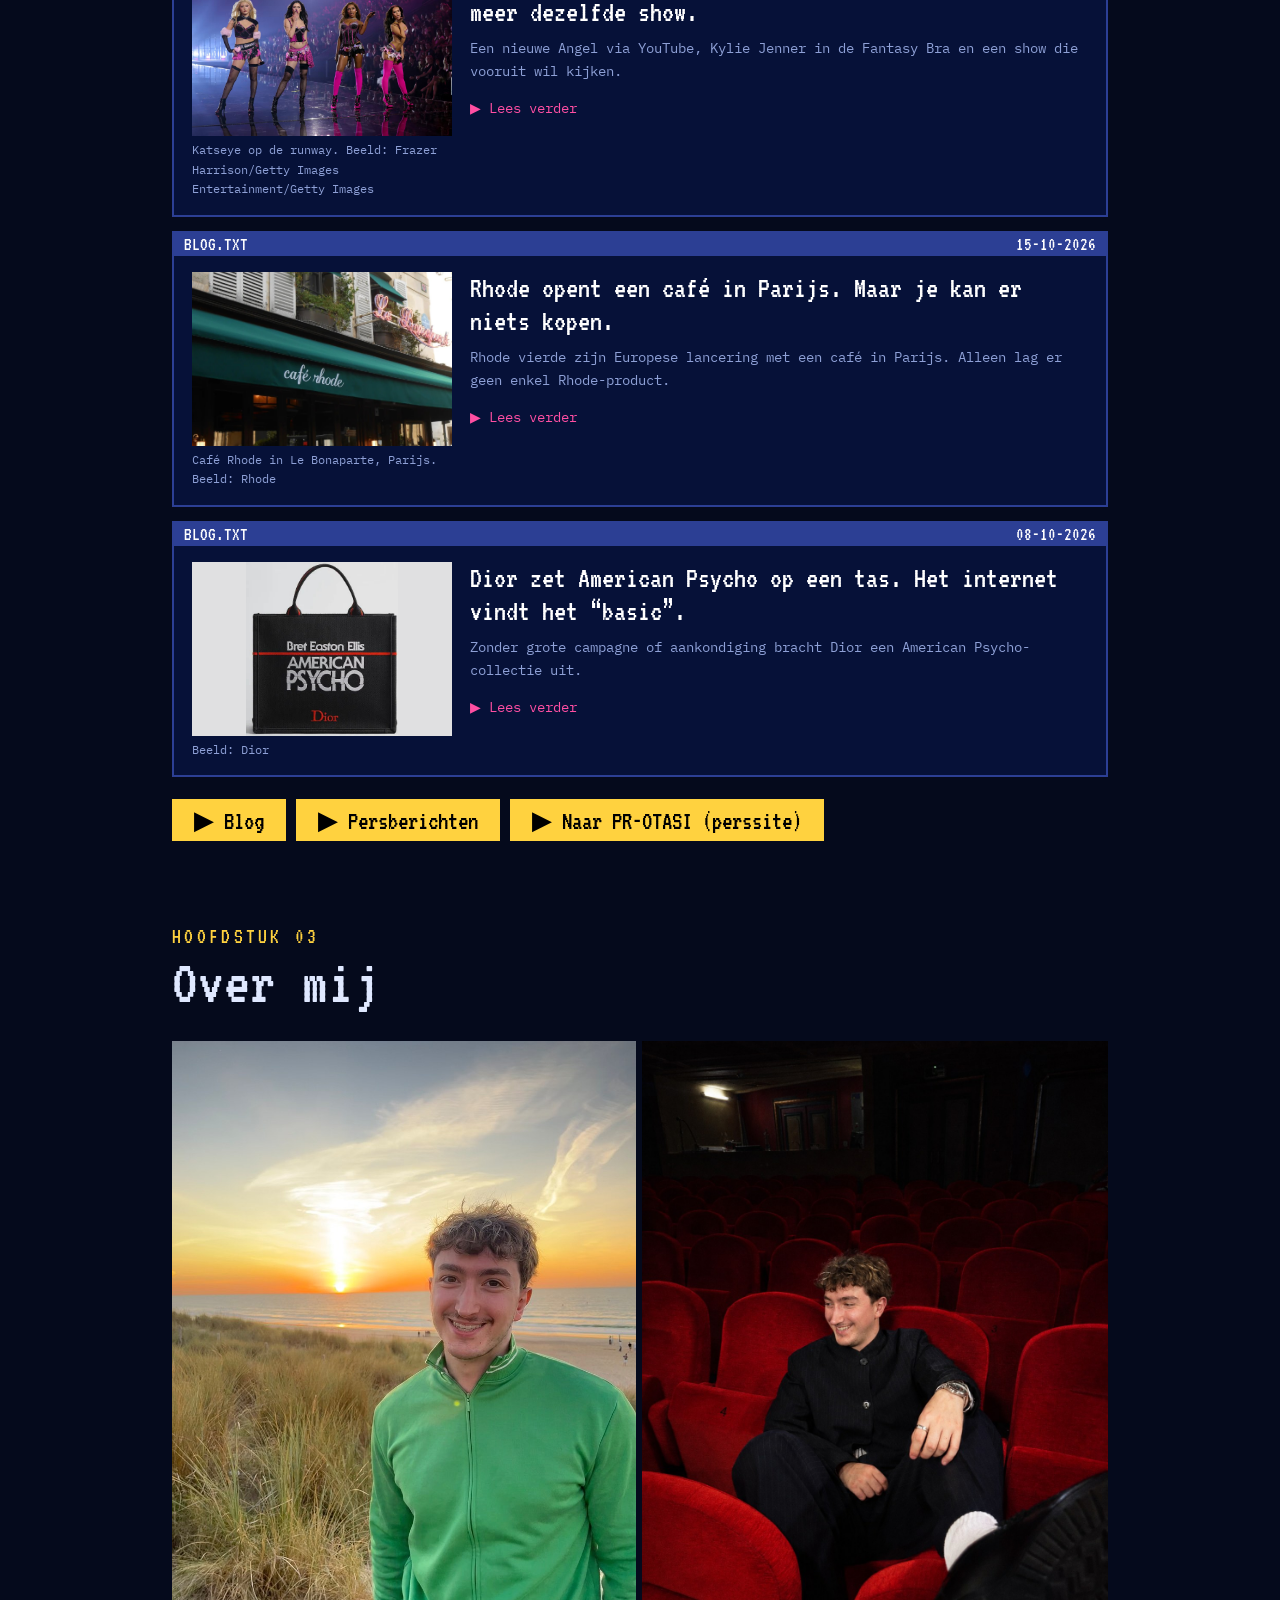
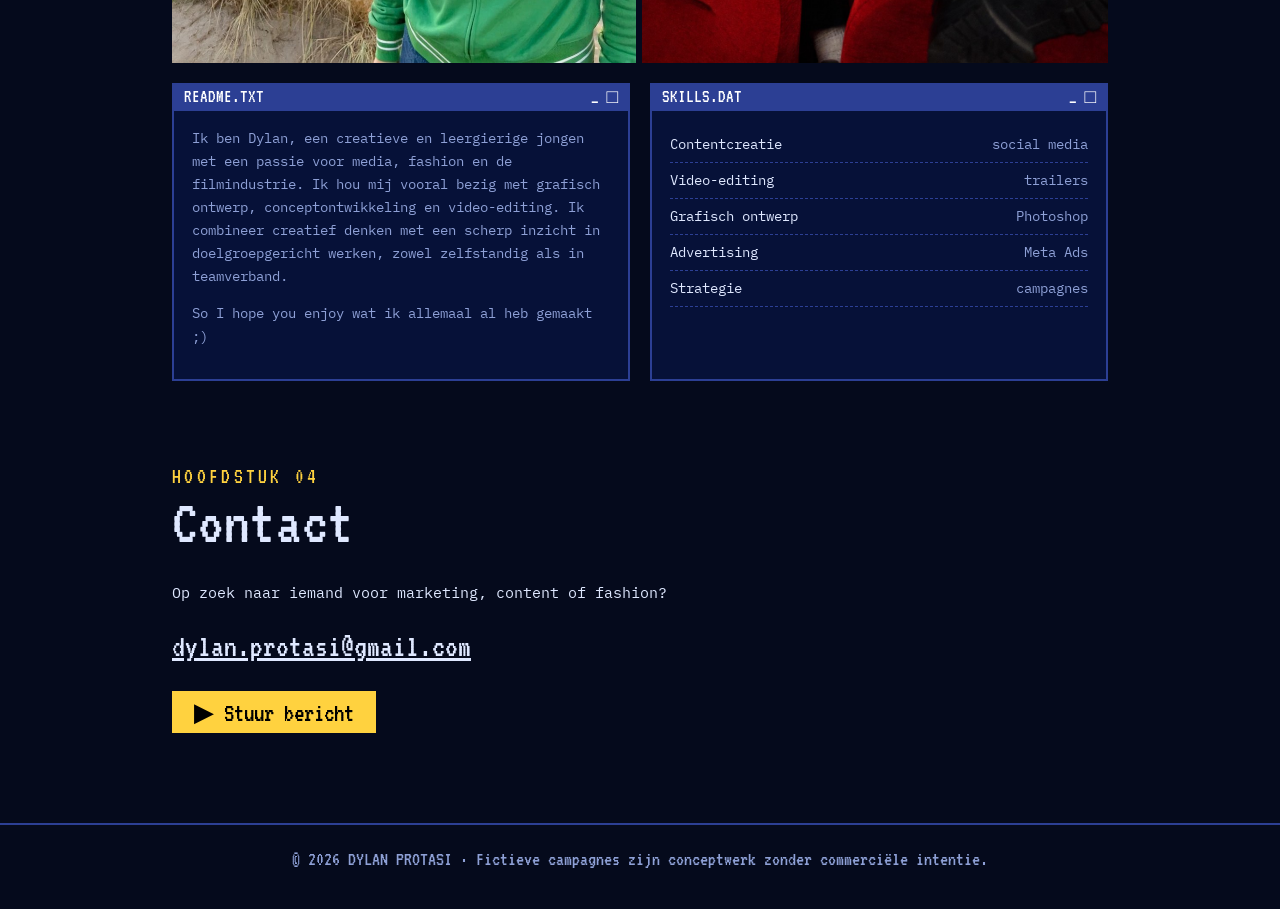
==== commit 07f59ac9: "Homepage: nostalgic Disney-DVD start screen (disc loading, starry sky, castle, golden title, glossy " ====
--- a/index.html
+++ b/index.html
@@ -773,75 +773,83 @@
 if(ab){var AB=[['ab1',.747],['ab2',.75]],AR2=[[0,1]];ab.innerHTML=AR2.map(function(r){return '<div class="jr">'+r.map(function(j){return '<figure class="ph" style="flex:'+AB[j][1]+' 1 0%;cursor:default"><img alt="Dylan" src="'+I[AB[j][0]]+'"></figure>'}).join('')+'</div>'}).join('')}
 
 </script>
-<style id="oldtv-css">
-/* oude tv-homepage */
-#menu{padding:68px 22px 22px;gap:20px;flex-direction:row;justify-content:flex-start;align-items:stretch;overflow:hidden;background:repeating-linear-gradient(90deg,rgba(255,255,255,.04) 0 2px,transparent 2px 6px),linear-gradient(#3b2a1b,#1d140d 60%,#120c07) #17100a;box-shadow:inset 0 0 60px #000}
-#menu .tv{display:none}
-.tvscr{position:relative;flex:1;min-width:0;display:flex;flex-direction:column;justify-content:center;padding:calc(64px + env(safe-area-inset-top,0px)) 6vw 40px 5vw;background:radial-gradient(ellipse at 30% 20%,#1c3bb8 0,var(--blue) 45%,#040a2e 100%);border-radius:48px/40px;overflow:hidden;isolation:isolate;box-shadow:0 0 0 9px #08080a,0 0 0 12px #3a3a42,0 0 0 15px #0b0b0d,0 8px 30px 12px rgba(0,0,0,.7),inset 0 0 110px 26px rgba(0,0,0,.9)}
-.tvscr.on{animation:tvon .95s cubic-bezier(.2,.7,.2,1)}
-@keyframes tvon{0%{transform:scale(.2,.004);filter:brightness(9)}35%{transform:scale(1,.004);filter:brightness(9)}100%{transform:none;filter:none}}
-.tvbg{position:absolute;inset:0;z-index:-1;background:#000}
-.tvbg i{position:absolute;inset:0;opacity:0;transition:opacity .35s;display:block}.tvbg i.on{opacity:1}
-.tvbg video{width:100%;height:100%;object-fit:cover;display:block;filter:saturate(.75) contrast(1.15) brightness(1) blur(.5px)}
-.tvtint{position:absolute;inset:0;z-index:-1;pointer-events:none;background:radial-gradient(ellipse at 30% 25%,rgba(28,59,184,.5),rgba(11,31,110,.5) 50%,rgba(4,10,46,.8));mix-blend-mode:multiply}
-.tvtint:after{content:"";position:absolute;inset:0;background:linear-gradient(90deg,rgba(4,10,46,.7),rgba(4,10,46,.1) 70%)}
-.tvscr h1{text-shadow:3px 0 rgba(255,40,80,.55),-3px 0 rgba(40,220,255,.5),4px 4px 0 #000,0 0 24px rgba(120,160,255,.6)}
-.tvfx{position:absolute;inset:0;z-index:20;pointer-events:none;border-radius:inherit;background:radial-gradient(ellipse at 50% 50%,transparent 55%,rgba(0,0,0,.5) 100%),linear-gradient(125deg,rgba(255,255,255,.1),transparent 28%),repeating-linear-gradient(0deg,rgba(0,0,0,.22) 0 1px,transparent 1px 3px)}
-.tvfx:after{content:"";position:absolute;inset:0;background:#fff;opacity:0;animation:fl 5s infinite}
-@keyframes fl{0%,47%,53%,100%{opacity:0}50%{opacity:.05}}
-.tvroll{position:absolute;left:0;right:0;top:-14%;height:14%;z-index:21;pointer-events:none;background:linear-gradient(transparent,rgba(190,210,255,.08),transparent);animation:tvr 7s linear infinite}
-@keyframes tvr{to{top:114%}}
-.tvnz{position:absolute;inset:-50%;z-index:22;pointer-events:none;opacity:.07;background-image:url("data:image/svg+xml,%3Csvg xmlns='http://www.w3.org/2000/svg' width='160' height='160'%3E%3Cfilter id='n'%3E%3CfeTurbulence type='fractalNoise' baseFrequency='.9' numOctaves='2' stitchTiles='stitch'/%3E%3C/filter%3E%3Crect width='160' height='160' filter='url(%23n)'/%3E%3C/svg%3E");animation:nz .5s steps(4) infinite}
-@keyframes nz{0%{transform:translate(0,0)}25%{transform:translate(-4%,3%)}50%{transform:translate(3%,-5%)}75%{transform:translate(-2%,-3%)}100%{transform:translate(4%,2%)}}
-.tvnz.st{opacity:.95;transition:none}.tvnz{transition:opacity .35s}
-.tvch{position:absolute;right:30px;top:52px;z-index:12;font:30px VT323,monospace;color:#6dff9a;text-shadow:0 0 8px #000,0 0 12px rgba(109,255,154,.6)}
-.tvscr .hud.t{z-index:12}.tvscr .hud.b{z-index:12}
-.ant{position:absolute;top:0;left:50%;width:0;height:68px;z-index:3}
-.ant i{position:absolute;bottom:8px;left:-2px;width:4px;height:60px;border-radius:3px;background:linear-gradient(90deg,#777,#f0f0f0,#6a6a6a);transform-origin:50% 100%}
-.ant i:nth-child(1){transform:rotate(-33deg)}.ant i:nth-child(2){transform:rotate(27deg)}
-.ant b{position:absolute;left:-36px;bottom:0;width:72px;height:18px;border-radius:36px 36px 0 0;background:linear-gradient(#555,#1a1a1a)}
-.tvp{width:124px;flex:none;display:flex;flex-direction:column;align-items:center;gap:22px;padding:16px 0;color:#cdb89a;font:19px VT323,monospace}
-.spk{width:92px;height:140px;border-radius:10px;background:repeating-linear-gradient(0deg,#0a0705 0 3px,#4a3825 3px 7px);box-shadow:inset 0 0 12px #000,0 1px 0 rgba(255,255,255,.12)}
-.kn{position:relative;width:68px;height:68px;border-radius:50%;cursor:pointer;background:radial-gradient(circle at 35% 30%,#f2f2f2,#9a9a9a 40%,#3a3a3a 75%,#111);box-shadow:0 4px 10px #000a,inset 0 0 0 3px #1a1a1a;transition:transform .3s cubic-bezier(.2,.8,.2,1);transform:rotate(var(--rot,0deg))}
-.kn:after{content:"";position:absolute;left:50%;top:6px;width:4px;height:20px;margin-left:-2px;background:#111;border-radius:2px}
-.kn:hover{filter:brightness(1.15)}
-.knl{margin-top:-14px;font-size:17px;letter-spacing:.12em}
-.led{width:10px;height:10px;border-radius:50%;background:#ff3030;box-shadow:0 0 10px #ff3030,0 0 22px #ff3030;animation:pr 2.4s steps(2) infinite}
-.plate{padding:3px 8px;border:1px solid #8a7556;color:#d9c5a3;letter-spacing:.15em;font-size:17px}
-@media(max-width:860px){#menu{flex-direction:column;padding:60px 10px 10px;gap:12px}.tvscr{padding:calc(56px + env(safe-area-inset-top,0px)) 24px 40px;border-radius:30px/26px}.tvp{width:auto;flex-direction:row;justify-content:space-around;gap:10px;padding:0 4px}.spk{width:90px;height:56px}.kn{width:52px;height:52px}.knl{display:none}.plate{display:none}.ant{transform:scale(.8);transform-origin:50% 100%}.tvch{display:none}}
-@media(prefers-reduced-motion:reduce){.tvscr.on,.tvnz,.tvroll,.tvfx:after,.led{animation:none!important}}
+<style id="dvd-css">
+/* Disney-dvd startscherm */
+#menu{padding:calc(24px + env(safe-area-inset-top,0px)) 7vw 24px;justify-content:center;overflow:hidden;background:radial-gradient(ellipse at 50% 100%,#6a2c8a 0,#2a2a9a 22%,#0c1a78 48%,#040a3a 78%,#02051f 100%)}
+#menu .logo,#menu .tv .osd,#menu .tv .rec,#menu .hud.t,#menu .hud.b .press{display:none}
+.sky{position:absolute;inset:0;z-index:0;pointer-events:none;overflow:hidden}
+.sky .s{position:absolute;border-radius:50%;background:#fff;box-shadow:0 0 6px 1px rgba(255,255,255,.8);animation:twk var(--t,3s) var(--d,0s) ease-in-out infinite}
+@keyframes twk{0%,100%{opacity:.15;transform:scale(.6)}50%{opacity:1;transform:scale(1.2)}}
+.sky .g{position:absolute;color:#fff6c8;text-shadow:0 0 10px #ffd86b,0 0 22px #ffd86b;animation:spin var(--t,4s) var(--d,0s) ease-in-out infinite;line-height:1}
+@keyframes spin{0%,100%{opacity:0;transform:scale(.3) rotate(0)}50%{opacity:1;transform:scale(1) rotate(90deg)}}
+.dvbg{position:absolute;inset:0;z-index:0;opacity:.28;mix-blend-mode:screen;filter:blur(7px) saturate(1.3);transform:scale(1.1)}
+.dvbg i{position:absolute;inset:0;opacity:0;transition:opacity 1.4s;display:block}.dvbg i.on{opacity:1}.dvbg video{width:100%;height:100%;object-fit:cover;display:block}
+#menu:before{content:"";position:absolute;left:0;right:0;bottom:0;height:46%;z-index:1;pointer-events:none;background:radial-gradient(ellipse at 50% 100%,rgba(255,200,120,.45),rgba(255,120,200,.18) 40%,transparent 70%)}
+#menu .castle{position:absolute;left:62%;bottom:0;width:min(100%,1180px);height:40vh;z-index:2;transform:translateX(-50%);background-size:contain;background-position:bottom center;background-repeat:no-repeat;filter:drop-shadow(0 0 30px rgba(255,190,120,.35))}
+#menu>*:not(.sky):not(.dvbg):not(.castle):not(.logo):not(.tv):not(.hud){position:relative;z-index:5}
+#menu .hud{position:absolute;font:italic 19px 'Cormorant Garamond','Playfair Display',serif;color:#cfd8ff;opacity:.85;letter-spacing:.06em}
+#menu .disc{font:600 15px Cinzel,serif;letter-spacing:.42em;color:#ffe9a3;text-shadow:0 0 12px rgba(255,216,107,.7)}
+#menu h1{font:400 clamp(64px,9vw,140px)/.88 'Great Vibes','Playfair Display',cursive;letter-spacing:0;margin:6px 0 4px;background:linear-gradient(180deg,#fffbe0 0,#ffe27a 35%,#ffb92e 62%,#fff0b0 100%);-webkit-background-clip:text;background-clip:text;-webkit-text-fill-color:transparent;color:transparent;text-shadow:none;filter:drop-shadow(0 0 18px rgba(255,200,80,.65)) drop-shadow(0 3px 0 rgba(90,40,0,.6));padding:.05em .1em .12em 0}
+#menu .sub{font:italic 600 clamp(18px,1.9vw,26px) 'Cormorant Garamond','Playfair Display',serif;color:#dbe4ff;letter-spacing:.04em;margin-bottom:18px}
+#menu .items{font:600 clamp(20px,2.3vw,30px)/1 Cinzel,serif;display:flex;flex-direction:column;gap:8px;align-items:flex-start;padding:0}
+#menu .items li{list-style:none}
+#menu .items a{padding:9px 28px 9px 44px;border-radius:99px;color:#eaf0ff;background:linear-gradient(180deg,rgba(255,255,255,.2),rgba(255,255,255,.04));border:1.5px solid rgba(255,226,140,.55);box-shadow:0 0 0 0 rgba(255,216,107,0),inset 0 1px 0 rgba(255,255,255,.4);backdrop-filter:blur(3px);transition:transform .35s cubic-bezier(.2,.8,.2,1),box-shadow .35s,background .25s,color .25s;letter-spacing:.06em}
+#menu .items a:before{content:"\2726";left:18px;top:50%;transform:translateY(-50%) scale(.2) rotate(-90deg);font-size:20px;color:#ffd86b;opacity:0;text-shadow:0 0 10px #ffd86b;transition:all .4s cubic-bezier(.2,.8,.2,1)}
+#menu .items a.on,#menu .items a:hover{background:linear-gradient(180deg,#fff3b8,#ffc93c 55%,#f0a416);color:#2a1260;border-color:#fff3b8;box-shadow:0 0 28px 4px rgba(255,205,90,.65),inset 0 1px 0 #fff;transform:translateX(14px) scale(1.04);text-shadow:0 1px 0 rgba(255,255,255,.5)}
+#menu .items a.on:before,#menu .items a:hover:before{opacity:1;transform:translateY(-50%) scale(1) rotate(0);color:#7a3a00;text-shadow:none}
+#menu .press{animation:none}
+#menu .tv{display:block;position:absolute;right:7vw;top:50%;transform:translateY(-52%);width:min(36vw,470px);padding:10px;border:0;border-radius:26px;background:linear-gradient(135deg,#fff3b8,#e5a92a 30%,#fff0a8 50%,#b97a12 75%,#ffe27a);box-shadow:0 0 50px 6px rgba(255,200,90,.45),0 20px 50px rgba(0,0,0,.55);animation:flo 6s ease-in-out infinite;z-index:5}
+@keyframes flo{0%,100%{transform:translateY(-52%)}50%{transform:translateY(-55%)}}
+#menu .tv:hover{border-color:transparent;filter:brightness(1.08)}
+#menu .tv .scr{border-radius:18px;box-shadow:inset 0 0 40px rgba(0,0,0,.6)}
+#menu .tv .knobs{display:none}
+#menu .tv:after{content:"\25B6  Trailers bekijken";display:block;text-align:center;font:600 15px Cinzel,serif;letter-spacing:.2em;color:#3a1a00;padding:9px 0 2px}
+/* start-laadscherm + intro */
+#dvdl{position:fixed;inset:0;z-index:60;background:#000;display:flex;flex-direction:column;align-items:center;justify-content:center;gap:22px;color:#fff;font:600 18px Cinzel,serif;letter-spacing:.35em;transition:opacity 1s,visibility 1s;cursor:pointer}
+#dvdl.off{opacity:0;visibility:hidden}
+#dvdl .dk{width:120px;height:120px;border-radius:50%;background:conic-gradient(from 0deg,#cfd6ee,#7f8fd8,#f4e9ff,#8ad7e8,#e8c8ff,#cfd6ee);box-shadow:0 0 40px rgba(150,170,255,.6);position:relative;animation:dsp 1.6s linear infinite}
+#dvdl .dk:after{content:"";position:absolute;inset:38px;border-radius:50%;background:#000;box-shadow:0 0 0 6px rgba(255,255,255,.35)}
+@keyframes dsp{to{transform:rotate(360deg)}}
+#dvdl small{font:14px Cinzel,serif;letter-spacing:.5em;opacity:.7;animation:pr 1s steps(2) infinite}
+#dvdl .sk{position:absolute;inset:0;background:radial-gradient(circle,#fff,#ffe9a0 30%,transparent 65%);opacity:0;pointer-events:none}
+#dvdl.fl .sk{animation:flsh 1s}@keyframes flsh{0%{opacity:0;transform:scale(.2)}35%{opacity:1}100%{opacity:0;transform:scale(3)}}
+#menu .disc,#menu h1,#menu .sub,#menu .items li,#menu .tv,#menu .hud{opacity:0}
+#menu.in .disc,#menu.in h1,#menu.in .sub,#menu.in .items li,#menu.in .hud{opacity:1;animation:dvin 1.3s cubic-bezier(.2,.8,.2,1) backwards}
+#menu.in .tv{opacity:1;animation:flo 6s ease-in-out infinite,tvin 1.6s .5s cubic-bezier(.2,.8,.2,1) backwards}
+@keyframes dvin{0%{opacity:0;transform:translateY(34px) scale(.96);filter:blur(10px)}100%{opacity:1;transform:none;filter:none}}
+@keyframes tvin{0%{opacity:0;scale:.85}100%{opacity:1;scale:1}}
+#menu.in h1{animation-name:ttl;animation-duration:1.8s}
+@keyframes ttl{0%{opacity:0;transform:scale(.7);filter:blur(16px) brightness(3)}60%{opacity:1;filter:blur(0) brightness(1.6)}100%{transform:none}}
+#menu.in .sub{animation-delay:.5s}
+#menu.in .items li:nth-child(1){animation-delay:.7s}#menu.in .items li:nth-child(2){animation-delay:.8s}#menu.in .items li:nth-child(3){animation-delay:.9s}#menu.in .items li:nth-child(4){animation-delay:1s}#menu.in .items li:nth-child(5){animation-delay:1.1s}#menu.in .items li:nth-child(6){animation-delay:1.2s}
+.cmt{position:absolute;left:0;top:0;width:8px;height:8px;border-radius:50%;background:#fff;z-index:3;pointer-events:none;offset-path:path("M -60 380 C 300 -40, 900 -40, 1500 260");offset-rotate:0deg;offset-distance:0%;opacity:0;box-shadow:0 0 12px 4px #fff,0 0 30px 10px rgba(255,216,107,.8);animation:cmt 2.6s var(--d,0s) ease-in forwards}
+@keyframes cmt{0%{offset-distance:0%;opacity:0}8%{opacity:1}90%{opacity:1}100%{offset-distance:100%;opacity:0}}
+@media(max-width:860px){#menu{padding:calc(64px + env(safe-area-inset-top,0px)) 6vw 30vh}#menu .tv{position:relative;right:auto;top:auto;transform:none;width:100%;max-width:340px;margin:22px 0 0;animation:none;order:9}#menu.in .tv{animation:tvin 1.6s .5s backwards}#menu .castle{height:24vh}#menu .items{gap:8px}#menu .items a{padding:9px 24px 9px 40px}#menu .hud.b{display:none}}
+@media(prefers-reduced-motion:reduce){#menu .sky .s,#menu .sky .g,#menu .tv,.cmt,#dvdl .dk{animation:none!important}}
 </style>
 <script>
 (function(){
 var menu=document.getElementById('menu'),boot=document.getElementById('boot');if(!menu)return;
 var rm=matchMedia('(prefers-reduced-motion:reduce)').matches;
-// schermvak
-var scr=document.createElement('div');scr.className='tvscr';while(menu.firstChild)scr.appendChild(menu.firstChild);menu.appendChild(scr);
-var bg=document.createElement('div');bg.className='tvbg';scr.insertBefore(bg,scr.firstChild);
-var tint=document.createElement('div');tint.className='tvtint';scr.insertBefore(tint,bg.nextSibling);
+var lk=document.createElement('link');lk.rel='stylesheet';lk.href='https://fonts.googleapis.com/css2?family=Great+Vibes&family=Cormorant+Garamond:ital,wght@1,600&display=swap';document.head.appendChild(lk);
+// sterrenhemel
+var h1e=menu.querySelector('h1');if(h1e)h1e.innerHTML='Dylan<br>Protasi';var sky=document.createElement('div');sky.className='sky';
+for(var i=0;i<90;i++){var s=document.createElement('span');s.className='s';var z=Math.random()<.15?3:Math.random()<.5?2:1;s.style.cssText='left:'+Math.random()*100+'%;top:'+Math.random()*78+'%;width:'+z+'px;height:'+z+'px;--t:'+(2+Math.random()*4)+'s;--d:'+(-Math.random()*5)+'s';sky.appendChild(s)}
+for(var j=0;j<9;j++){var g=document.createElement('span');g.className='g';g.textContent=Math.random()<.5?'✦':'✧';g.style.cssText='left:'+(5+Math.random()*90)+'%;top:'+(5+Math.random()*60)+'%;font-size:'+(14+Math.random()*18)+'px;--t:'+(3+Math.random()*3)+'s;--d:'+(-Math.random()*5)+'s';sky.appendChild(g)}
+menu.insertBefore(sky,menu.firstChild);
+var bg=document.createElement('div');bg.className='dvbg';menu.insertBefore(bg,sky.nextSibling);
+var cs=document.createElement('div');cs.className='castle';menu.appendChild(cs);
+// achtergrondvideo's
 var CL=['kang','cs2','dw','car','furious','pks','ts','tv1','backrooms','lh'],cur=-1,tm=null;
 CL.forEach(function(n,i){var a=document.createElement('i'),v=document.createElement('video');v.src='video/h/'+n+'.mp4';v.muted=true;v.loop=true;v.playsInline=true;v.setAttribute('playsinline','');v.preload=i<2?'auto':'none';a.appendChild(v);bg.appendChild(a)});
-var fx=document.createElement('div');fx.className='tvfx';scr.appendChild(fx);
-var rl=document.createElement('div');rl.className='tvroll';scr.appendChild(rl);
-var nz=document.createElement('div');nz.className='tvnz';scr.appendChild(nz);
-var ch=document.createElement('div');ch.className='tvch';scr.appendChild(ch);
-function chan(n,burst){n=(n+CL.length)%CL.length;if(n===cur)return;var old=cur;cur=n;var is=bg.children;
- [].forEach.call(is,function(x,j){x.classList.toggle('on',j===n)});
- var v=is[n].firstChild;try{v.currentTime=0;var p=v.play();if(p&&p.catch)p.catch(function(){})}catch(e){}
- if(old>=0){var ov=is[old].firstChild;setTimeout(function(){if(cur!==old)try{ov.pause()}catch(e){}},500)}
- ch.textContent='CH '+('0'+(n+1)).slice(-2)+'  ▶';
- if(burst&&!rm){nz.classList.add('st');setTimeout(function(){nz.classList.remove('st')},180)}
- clearInterval(tm);tm=setInterval(function(){if(scrollY<innerHeight*.8)chan(cur+1,true)},4200)}
-// bedieningspaneel + antenne
-var ant=document.createElement('div');ant.className='ant';ant.innerHTML='<i></i><i></i><b></b>';menu.appendChild(ant);
-var pn=document.createElement('div');pn.className='tvp';pn.innerHTML='<div class="plate">DP-2026</div><div class="spk"></div><div class="kn" id="k1" title="Zender"></div><div class="knl">KANAAL</div><div class="kn" id="k2" title="Helderheid"></div><div class="knl">HELDER</div><div class="led"></div>';menu.appendChild(pn);
-var r1=0,r2=0,br=1;document.getElementById('k1').addEventListener('click',function(){r1+=36;this.style.setProperty('--rot',r1+'deg');chan(cur+1,true)});
-document.getElementById('k2').addEventListener('click',function(){r2+=40;this.style.setProperty('--rot',r2+'deg');br=br>=1.3?.8:br+.25;bg.style.filter='brightness('+br+')'});
-// menu-items wisselen van zender
-[].forEach.call(document.querySelectorAll('#items a'),function(a,i){a.addEventListener('mouseenter',function(){chan(i*2+1,true)})});
-// opstarten: tv gaat aan zodra boot klaar is
-function on(){chan(0,false);if(!rm)scr.classList.add('on')}
-if(!boot||boot.classList.contains('off')||getComputedStyle(boot).display==='none'){on()}else{var mo=new MutationObserver(function(){if(boot.classList.contains('off')||getComputedStyle(boot).display==='none'){on();mo.disconnect()}});mo.observe(boot,{attributes:true,attributeFilter:['class','style']})}
+function chan(n){n=(n+CL.length)%CL.length;if(n===cur)return;var old=cur;cur=n;[].forEach.call(bg.children,function(x,j){x.classList.toggle('on',j===n)});var v=bg.children[n].firstChild;try{v.currentTime=0;var p=v.play();if(p&&p.catch)p.catch(function(){})}catch(e){}if(old>=0){var ov=bg.children[old].firstChild;setTimeout(function(){if(cur!==old)try{ov.pause()}catch(e){}},1500)}clearInterval(tm);tm=setInterval(function(){if(scrollY<innerHeight*.8)chan(cur+1)},5200)}
+[].forEach.call(document.querySelectorAll('#items a'),function(a,i){a.addEventListener('mouseenter',function(){chan(i*2+1)})});
+// kometen
+function comet(){if(rm||scrollY>innerHeight*.8)return;var c=document.createElement('div');c.className='cmt';menu.appendChild(c);setTimeout(function(){c.remove()},2800)}
+// laadscherm
+var L=document.createElement('div');L.id='dvdl';L.innerHTML='<div class="dk"></div><div>DVD VIDEO</div><small>LADEN</small><div class="sk"></div>';document.body.appendChild(L);
+var done=false;function start(){if(done)return;done=true;L.classList.add('fl','off');if(boot&&!boot.classList.contains('off'))boot.click();setTimeout(function(){menu.classList.add('in');chan(0);comet();setInterval(comet,9000)},rm?0:450);setTimeout(function(){L.remove()},1300)}
+L.addEventListener('click',start);addEventListener('keydown',function(e){if(!done&&(e.key==='Enter'||e.key===' '))start()});setTimeout(start,rm?300:2800);
 })();
 </script>
 <script src="i18n.js"></script>
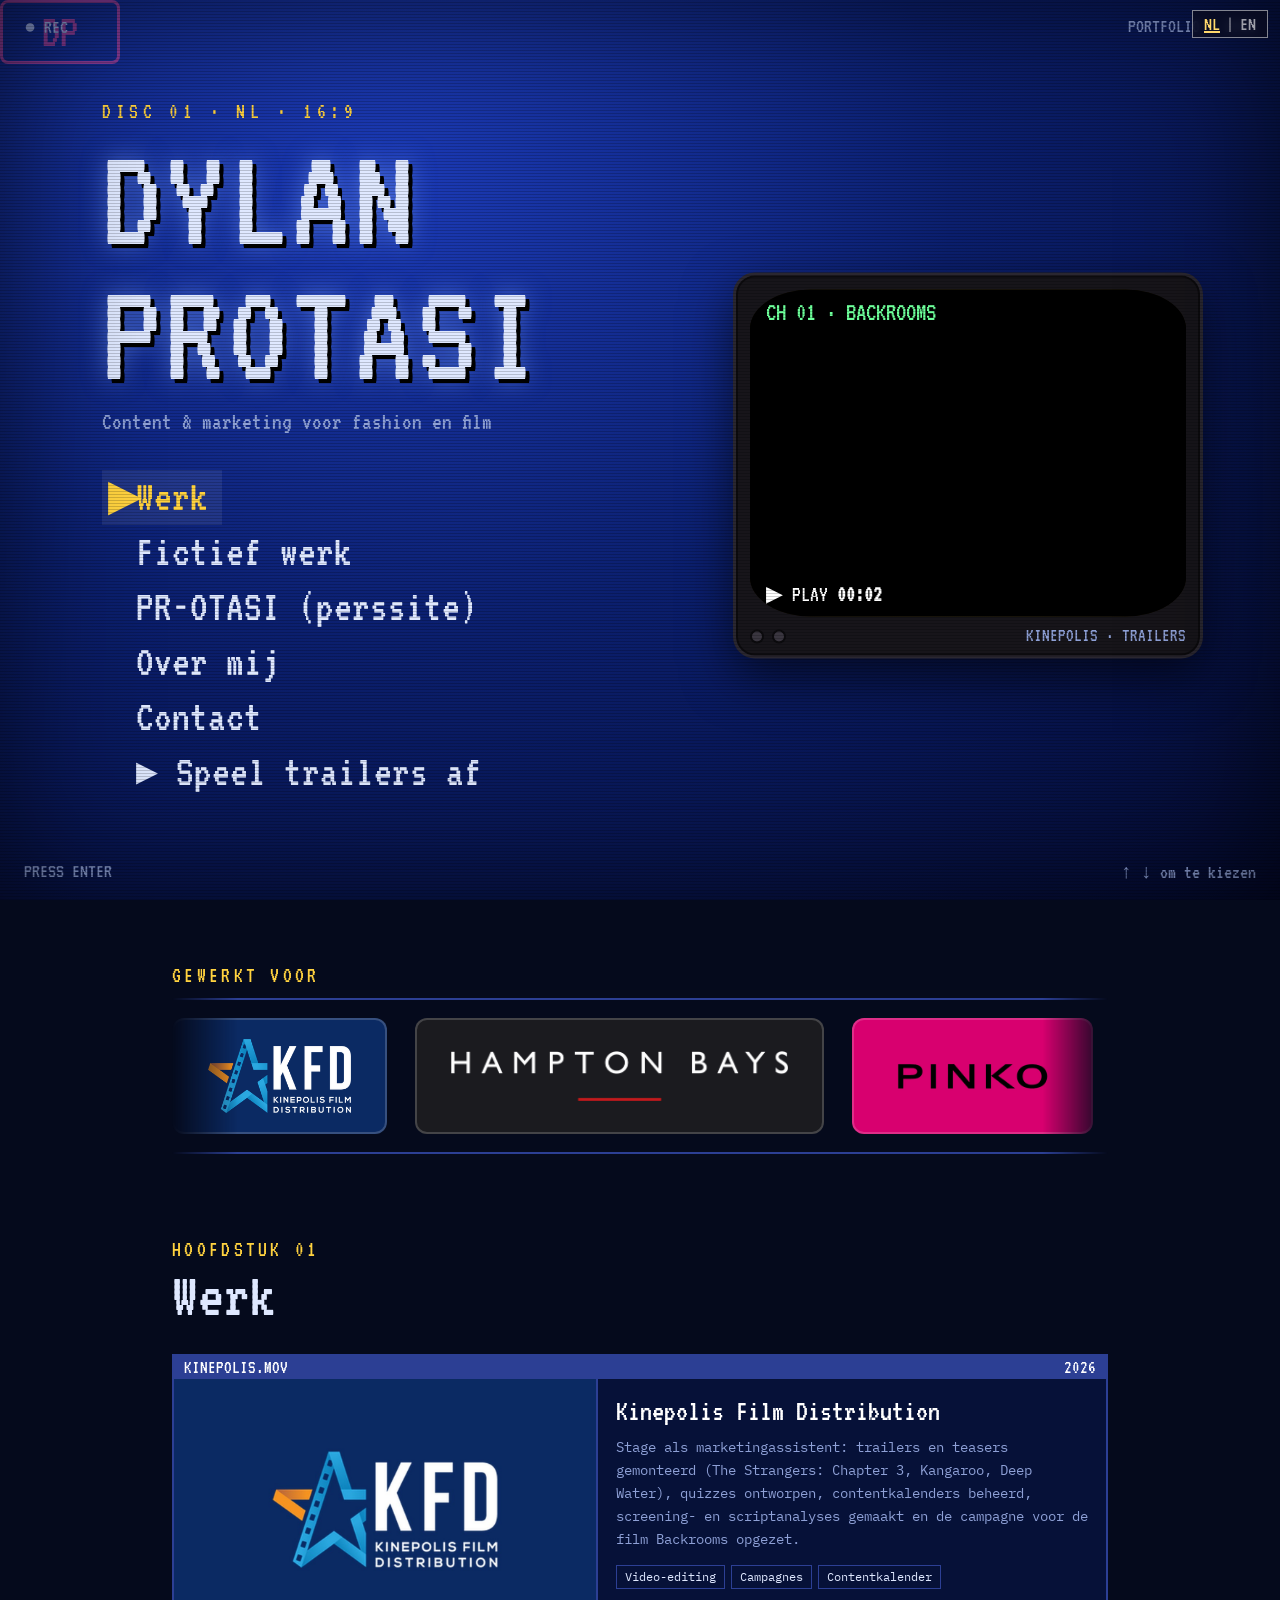
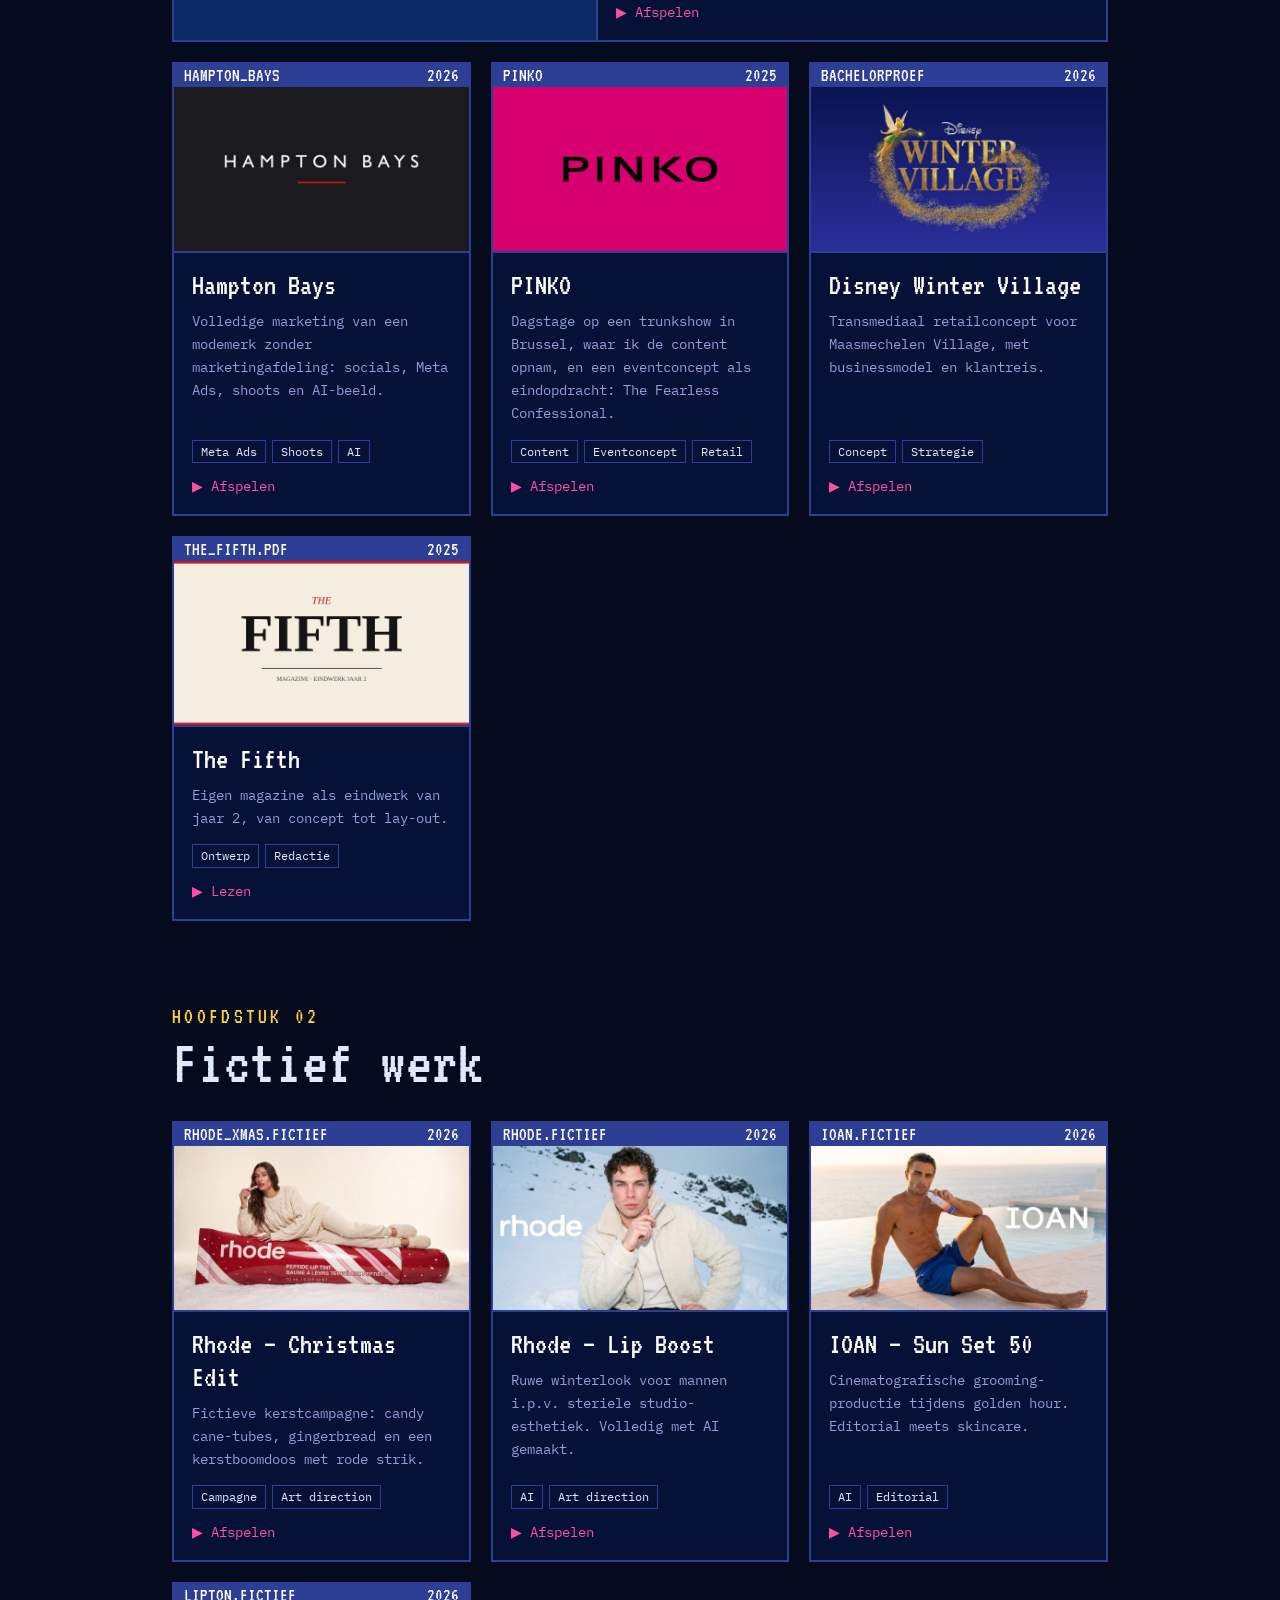
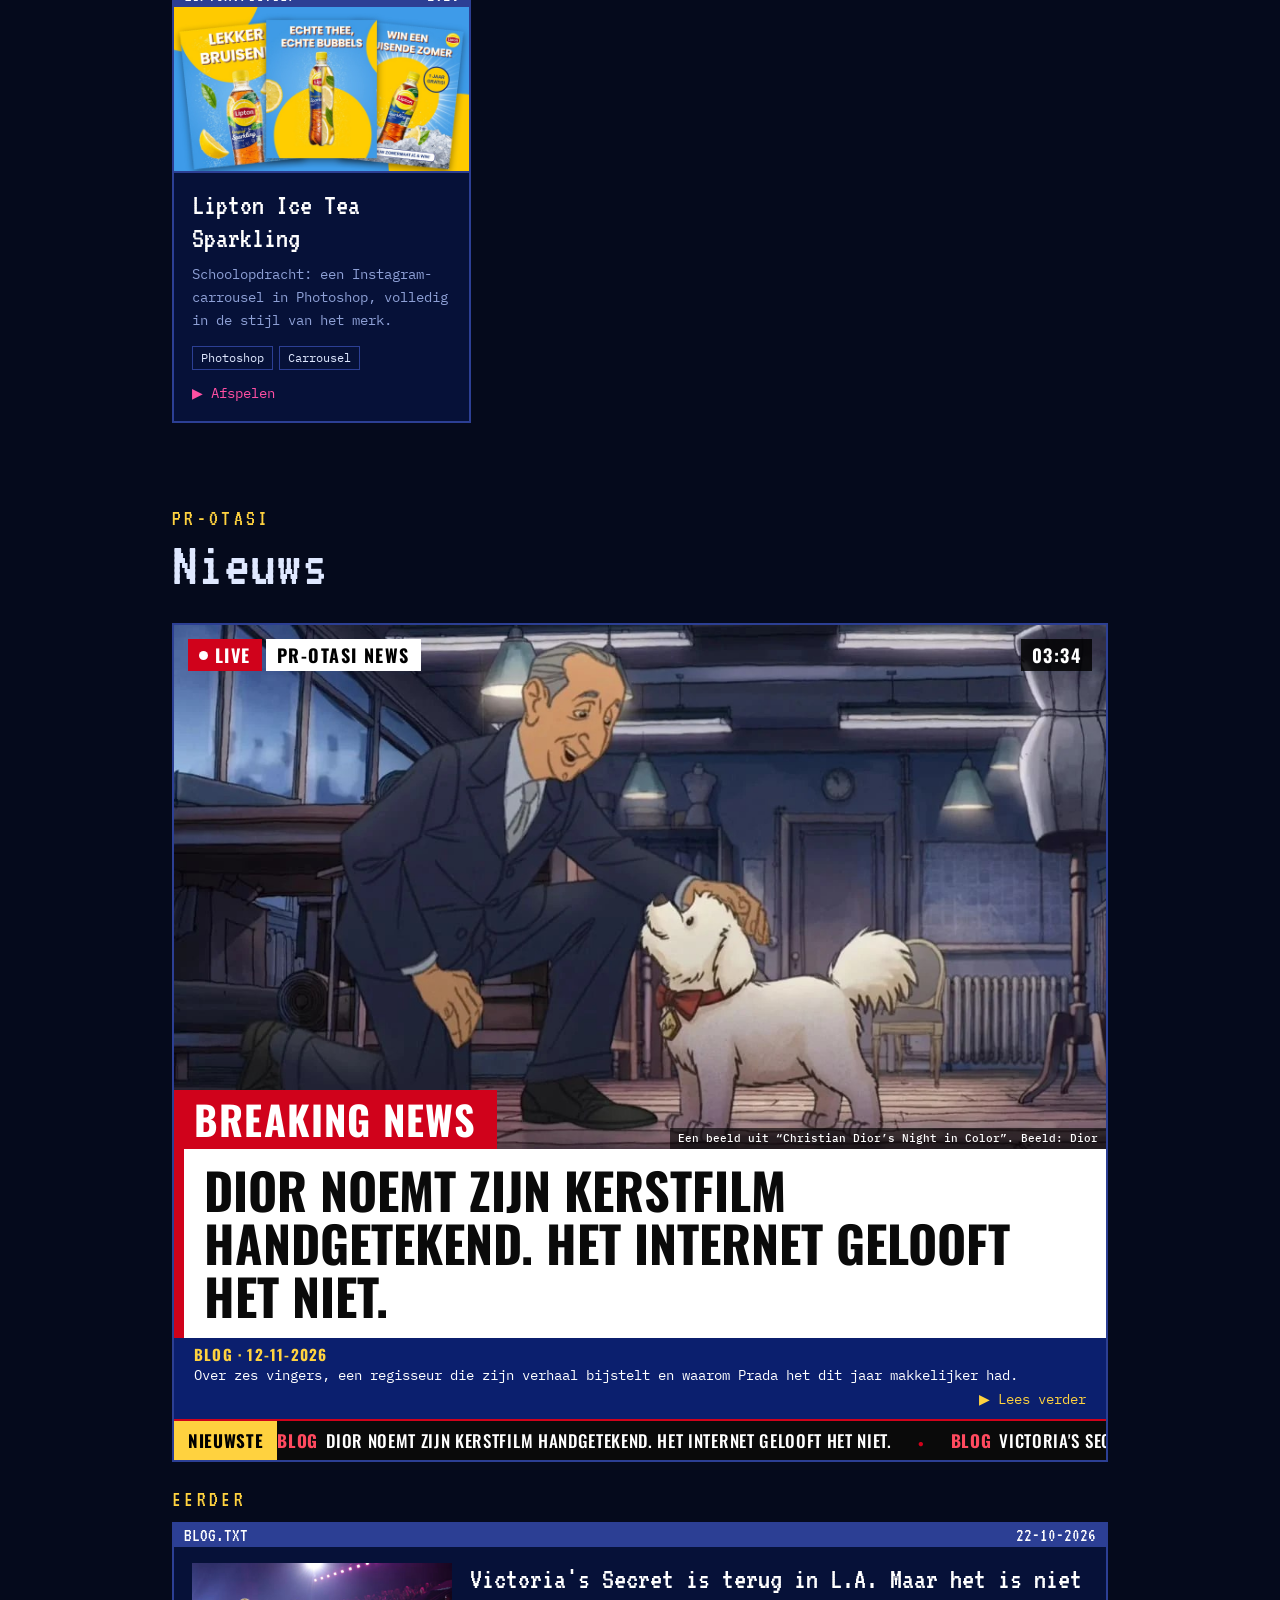
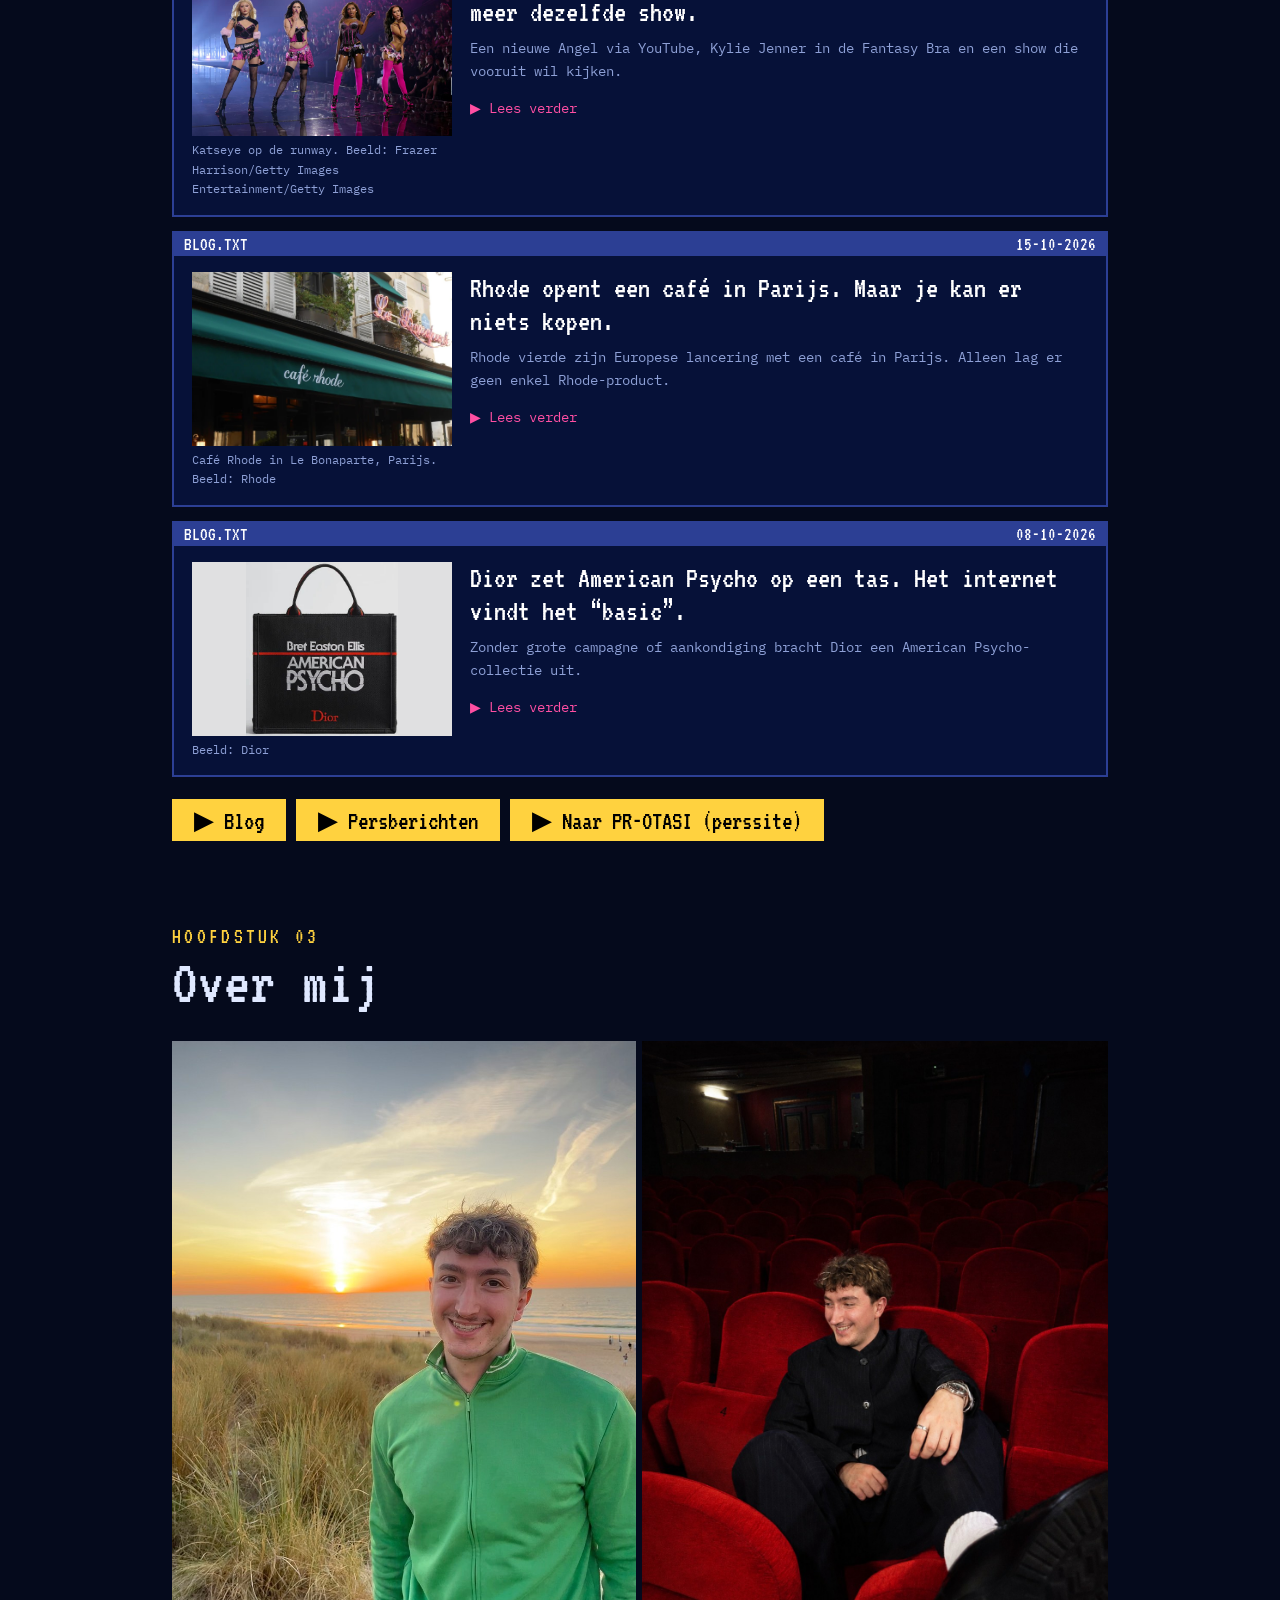
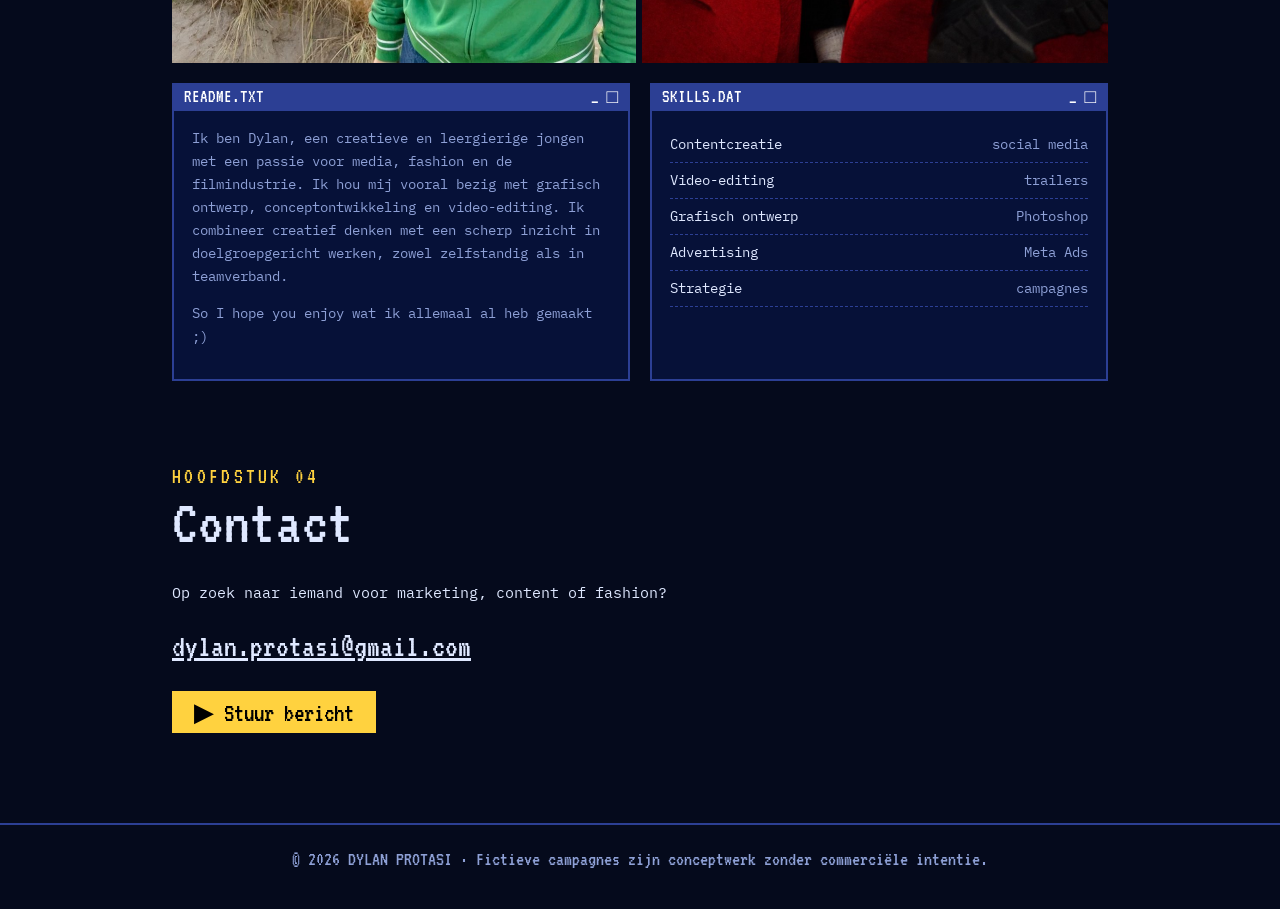
==== commit 3067b3e1: "Restore original index.html (retro DVD menu) Co-Authored-By: Claude Sonnet 5.5 <noreply@anthropic.co" ====
--- a/index.html
+++ b/index.html
@@ -773,85 +773,6 @@
 if(ab){var AB=[['ab1',.747],['ab2',.75]],AR2=[[0,1]];ab.innerHTML=AR2.map(function(r){return '<div class="jr">'+r.map(function(j){return '<figure class="ph" style="flex:'+AB[j][1]+' 1 0%;cursor:default"><img alt="Dylan" src="'+I[AB[j][0]]+'"></figure>'}).join('')+'</div>'}).join('')}
 
 </script>
-<style id="dvd-css">
-/* Disney-dvd startscherm */
-#menu{padding:calc(24px + env(safe-area-inset-top,0px)) 7vw 24px;justify-content:center;overflow:hidden;background:radial-gradient(ellipse at 50% 100%,#6a2c8a 0,#2a2a9a 22%,#0c1a78 48%,#040a3a 78%,#02051f 100%)}
-#menu .logo,#menu .tv .osd,#menu .tv .rec,#menu .hud.t,#menu .hud.b .press{display:none}
-.sky{position:absolute;inset:0;z-index:0;pointer-events:none;overflow:hidden}
-.sky .s{position:absolute;border-radius:50%;background:#fff;box-shadow:0 0 6px 1px rgba(255,255,255,.8);animation:twk var(--t,3s) var(--d,0s) ease-in-out infinite}
-@keyframes twk{0%,100%{opacity:.15;transform:scale(.6)}50%{opacity:1;transform:scale(1.2)}}
-.sky .g{position:absolute;color:#fff6c8;text-shadow:0 0 10px #ffd86b,0 0 22px #ffd86b;animation:spin var(--t,4s) var(--d,0s) ease-in-out infinite;line-height:1}
-@keyframes spin{0%,100%{opacity:0;transform:scale(.3) rotate(0)}50%{opacity:1;transform:scale(1) rotate(90deg)}}
-.dvbg{position:absolute;inset:0;z-index:0;opacity:.28;mix-blend-mode:screen;filter:blur(7px) saturate(1.3);transform:scale(1.1)}
-.dvbg i{position:absolute;inset:0;opacity:0;transition:opacity 1.4s;display:block}.dvbg i.on{opacity:1}.dvbg video{width:100%;height:100%;object-fit:cover;display:block}
-#menu:before{content:"";position:absolute;left:0;right:0;bottom:0;height:46%;z-index:1;pointer-events:none;background:radial-gradient(ellipse at 50% 100%,rgba(255,200,120,.45),rgba(255,120,200,.18) 40%,transparent 70%)}
-#menu .castle{position:absolute;left:62%;bottom:0;width:min(100%,1180px);height:40vh;z-index:2;transform:translateX(-50%);background-size:contain;background-position:bottom center;background-repeat:no-repeat;filter:drop-shadow(0 0 30px rgba(255,190,120,.35))}
-#menu>*:not(.sky):not(.dvbg):not(.castle):not(.logo):not(.tv):not(.hud){position:relative;z-index:5}
-#menu .hud{position:absolute;font:italic 19px 'Cormorant Garamond','Playfair Display',serif;color:#cfd8ff;opacity:.85;letter-spacing:.06em}
-#menu .disc{font:600 15px Cinzel,serif;letter-spacing:.42em;color:#ffe9a3;text-shadow:0 0 12px rgba(255,216,107,.7)}
-#menu h1{font:400 clamp(64px,9vw,140px)/.88 'Great Vibes','Playfair Display',cursive;letter-spacing:0;margin:6px 0 4px;background:linear-gradient(180deg,#fffbe0 0,#ffe27a 35%,#ffb92e 62%,#fff0b0 100%);-webkit-background-clip:text;background-clip:text;-webkit-text-fill-color:transparent;color:transparent;text-shadow:none;filter:drop-shadow(0 0 18px rgba(255,200,80,.65)) drop-shadow(0 3px 0 rgba(90,40,0,.6));padding:.05em .1em .12em 0}
-#menu .sub{font:italic 600 clamp(18px,1.9vw,26px) 'Cormorant Garamond','Playfair Display',serif;color:#dbe4ff;letter-spacing:.04em;margin-bottom:18px}
-#menu .items{font:600 clamp(20px,2.3vw,30px)/1 Cinzel,serif;display:flex;flex-direction:column;gap:8px;align-items:flex-start;padding:0}
-#menu .items li{list-style:none}
-#menu .items a{padding:9px 28px 9px 44px;border-radius:99px;color:#eaf0ff;background:linear-gradient(180deg,rgba(255,255,255,.2),rgba(255,255,255,.04));border:1.5px solid rgba(255,226,140,.55);box-shadow:0 0 0 0 rgba(255,216,107,0),inset 0 1px 0 rgba(255,255,255,.4);backdrop-filter:blur(3px);transition:transform .35s cubic-bezier(.2,.8,.2,1),box-shadow .35s,background .25s,color .25s;letter-spacing:.06em}
-#menu .items a:before{content:"\2726";left:18px;top:50%;transform:translateY(-50%) scale(.2) rotate(-90deg);font-size:20px;color:#ffd86b;opacity:0;text-shadow:0 0 10px #ffd86b;transition:all .4s cubic-bezier(.2,.8,.2,1)}
-#menu .items a.on,#menu .items a:hover{background:linear-gradient(180deg,#fff3b8,#ffc93c 55%,#f0a416);color:#2a1260;border-color:#fff3b8;box-shadow:0 0 28px 4px rgba(255,205,90,.65),inset 0 1px 0 #fff;transform:translateX(14px) scale(1.04);text-shadow:0 1px 0 rgba(255,255,255,.5)}
-#menu .items a.on:before,#menu .items a:hover:before{opacity:1;transform:translateY(-50%) scale(1) rotate(0);color:#7a3a00;text-shadow:none}
-#menu .press{animation:none}
-#menu .tv{display:block;position:absolute;right:7vw;top:50%;transform:translateY(-52%);width:min(36vw,470px);padding:10px;border:0;border-radius:26px;background:linear-gradient(135deg,#fff3b8,#e5a92a 30%,#fff0a8 50%,#b97a12 75%,#ffe27a);box-shadow:0 0 50px 6px rgba(255,200,90,.45),0 20px 50px rgba(0,0,0,.55);animation:flo 6s ease-in-out infinite;z-index:5}
-@keyframes flo{0%,100%{transform:translateY(-52%)}50%{transform:translateY(-55%)}}
-#menu .tv:hover{border-color:transparent;filter:brightness(1.08)}
-#menu .tv .scr{border-radius:18px;box-shadow:inset 0 0 40px rgba(0,0,0,.6)}
-#menu .tv .knobs{display:none}
-#menu .tv:after{content:"\25B6  Trailers bekijken";display:block;text-align:center;font:600 15px Cinzel,serif;letter-spacing:.2em;color:#3a1a00;padding:9px 0 2px}
-/* start-laadscherm + intro */
-#dvdl{position:fixed;inset:0;z-index:60;background:#000;display:flex;flex-direction:column;align-items:center;justify-content:center;gap:22px;color:#fff;font:600 18px Cinzel,serif;letter-spacing:.35em;transition:opacity 1s,visibility 1s;cursor:pointer}
-#dvdl.off{opacity:0;visibility:hidden}
-#dvdl .dk{width:120px;height:120px;border-radius:50%;background:conic-gradient(from 0deg,#cfd6ee,#7f8fd8,#f4e9ff,#8ad7e8,#e8c8ff,#cfd6ee);box-shadow:0 0 40px rgba(150,170,255,.6);position:relative;animation:dsp 1.6s linear infinite}
-#dvdl .dk:after{content:"";position:absolute;inset:38px;border-radius:50%;background:#000;box-shadow:0 0 0 6px rgba(255,255,255,.35)}
-@keyframes dsp{to{transform:rotate(360deg)}}
-#dvdl small{font:14px Cinzel,serif;letter-spacing:.5em;opacity:.7;animation:pr 1s steps(2) infinite}
-#dvdl .sk{position:absolute;inset:0;background:radial-gradient(circle,#fff,#ffe9a0 30%,transparent 65%);opacity:0;pointer-events:none}
-#dvdl.fl .sk{animation:flsh 1s}@keyframes flsh{0%{opacity:0;transform:scale(.2)}35%{opacity:1}100%{opacity:0;transform:scale(3)}}
-#menu .disc,#menu h1,#menu .sub,#menu .items li,#menu .tv,#menu .hud{opacity:0}
-#menu.in .disc,#menu.in h1,#menu.in .sub,#menu.in .items li,#menu.in .hud{opacity:1;animation:dvin 1.3s cubic-bezier(.2,.8,.2,1) backwards}
-#menu.in .tv{opacity:1;animation:flo 6s ease-in-out infinite,tvin 1.6s .5s cubic-bezier(.2,.8,.2,1) backwards}
-@keyframes dvin{0%{opacity:0;transform:translateY(34px) scale(.96);filter:blur(10px)}100%{opacity:1;transform:none;filter:none}}
-@keyframes tvin{0%{opacity:0;scale:.85}100%{opacity:1;scale:1}}
-#menu.in h1{animation-name:ttl;animation-duration:1.8s}
-@keyframes ttl{0%{opacity:0;transform:scale(.7);filter:blur(16px) brightness(3)}60%{opacity:1;filter:blur(0) brightness(1.6)}100%{transform:none}}
-#menu.in .sub{animation-delay:.5s}
-#menu.in .items li:nth-child(1){animation-delay:.7s}#menu.in .items li:nth-child(2){animation-delay:.8s}#menu.in .items li:nth-child(3){animation-delay:.9s}#menu.in .items li:nth-child(4){animation-delay:1s}#menu.in .items li:nth-child(5){animation-delay:1.1s}#menu.in .items li:nth-child(6){animation-delay:1.2s}
-.cmt{position:absolute;left:0;top:0;width:8px;height:8px;border-radius:50%;background:#fff;z-index:3;pointer-events:none;offset-path:path("M -60 380 C 300 -40, 900 -40, 1500 260");offset-rotate:0deg;offset-distance:0%;opacity:0;box-shadow:0 0 12px 4px #fff,0 0 30px 10px rgba(255,216,107,.8);animation:cmt 2.6s var(--d,0s) ease-in forwards}
-@keyframes cmt{0%{offset-distance:0%;opacity:0}8%{opacity:1}90%{opacity:1}100%{offset-distance:100%;opacity:0}}
-@media(max-width:860px){#menu{padding:calc(64px + env(safe-area-inset-top,0px)) 6vw 30vh}#menu .tv{position:relative;right:auto;top:auto;transform:none;width:100%;max-width:340px;margin:22px 0 0;animation:none;order:9}#menu.in .tv{animation:tvin 1.6s .5s backwards}#menu .castle{height:24vh}#menu .items{gap:8px}#menu .items a{padding:9px 24px 9px 40px}#menu .hud.b{display:none}}
-@media(prefers-reduced-motion:reduce){#menu .sky .s,#menu .sky .g,#menu .tv,.cmt,#dvdl .dk{animation:none!important}}
-</style>
-<script>
-(function(){
-var menu=document.getElementById('menu'),boot=document.getElementById('boot');if(!menu)return;
-var rm=matchMedia('(prefers-reduced-motion:reduce)').matches;
-var lk=document.createElement('link');lk.rel='stylesheet';lk.href='https://fonts.googleapis.com/css2?family=Great+Vibes&family=Cormorant+Garamond:ital,wght@1,600&display=swap';document.head.appendChild(lk);
-// sterrenhemel
-var h1e=menu.querySelector('h1');if(h1e)h1e.innerHTML='Dylan<br>Protasi';var sky=document.createElement('div');sky.className='sky';
-for(var i=0;i<90;i++){var s=document.createElement('span');s.className='s';var z=Math.random()<.15?3:Math.random()<.5?2:1;s.style.cssText='left:'+Math.random()*100+'%;top:'+Math.random()*78+'%;width:'+z+'px;height:'+z+'px;--t:'+(2+Math.random()*4)+'s;--d:'+(-Math.random()*5)+'s';sky.appendChild(s)}
-for(var j=0;j<9;j++){var g=document.createElement('span');g.className='g';g.textContent=Math.random()<.5?'✦':'✧';g.style.cssText='left:'+(5+Math.random()*90)+'%;top:'+(5+Math.random()*60)+'%;font-size:'+(14+Math.random()*18)+'px;--t:'+(3+Math.random()*3)+'s;--d:'+(-Math.random()*5)+'s';sky.appendChild(g)}
-menu.insertBefore(sky,menu.firstChild);
-var bg=document.createElement('div');bg.className='dvbg';menu.insertBefore(bg,sky.nextSibling);
-var cs=document.createElement('div');cs.className='castle';menu.appendChild(cs);
-// achtergrondvideo's
-var CL=['kang','cs2','dw','car','furious','pks','ts','tv1','backrooms','lh'],cur=-1,tm=null;
-CL.forEach(function(n,i){var a=document.createElement('i'),v=document.createElement('video');v.src='video/h/'+n+'.mp4';v.muted=true;v.loop=true;v.playsInline=true;v.setAttribute('playsinline','');v.preload=i<2?'auto':'none';a.appendChild(v);bg.appendChild(a)});
-function chan(n){n=(n+CL.length)%CL.length;if(n===cur)return;var old=cur;cur=n;[].forEach.call(bg.children,function(x,j){x.classList.toggle('on',j===n)});var v=bg.children[n].firstChild;try{v.currentTime=0;var p=v.play();if(p&&p.catch)p.catch(function(){})}catch(e){}if(old>=0){var ov=bg.children[old].firstChild;setTimeout(function(){if(cur!==old)try{ov.pause()}catch(e){}},1500)}clearInterval(tm);tm=setInterval(function(){if(scrollY<innerHeight*.8)chan(cur+1)},5200)}
-[].forEach.call(document.querySelectorAll('#items a'),function(a,i){a.addEventListener('mouseenter',function(){chan(i*2+1)})});
-// kometen
-function comet(){if(rm||scrollY>innerHeight*.8)return;var c=document.createElement('div');c.className='cmt';menu.appendChild(c);setTimeout(function(){c.remove()},2800)}
-// laadscherm
-var L=document.createElement('div');L.id='dvdl';L.innerHTML='<div class="dk"></div><div>DVD VIDEO</div><small>LADEN</small><div class="sk"></div>';document.body.appendChild(L);
-var done=false;function start(){if(done)return;done=true;L.classList.add('fl','off');if(boot&&!boot.classList.contains('off'))boot.click();setTimeout(function(){menu.classList.add('in');chan(0);comet();setInterval(comet,9000)},rm?0:450);setTimeout(function(){L.remove()},1300)}
-L.addEventListener('click',start);addEventListener('keydown',function(e){if(!done&&(e.key==='Enter'||e.key===' '))start()});setTimeout(start,rm?300:2800);
-})();
-</script>
 <script src="i18n.js"></script>
 </body>
 </html>
